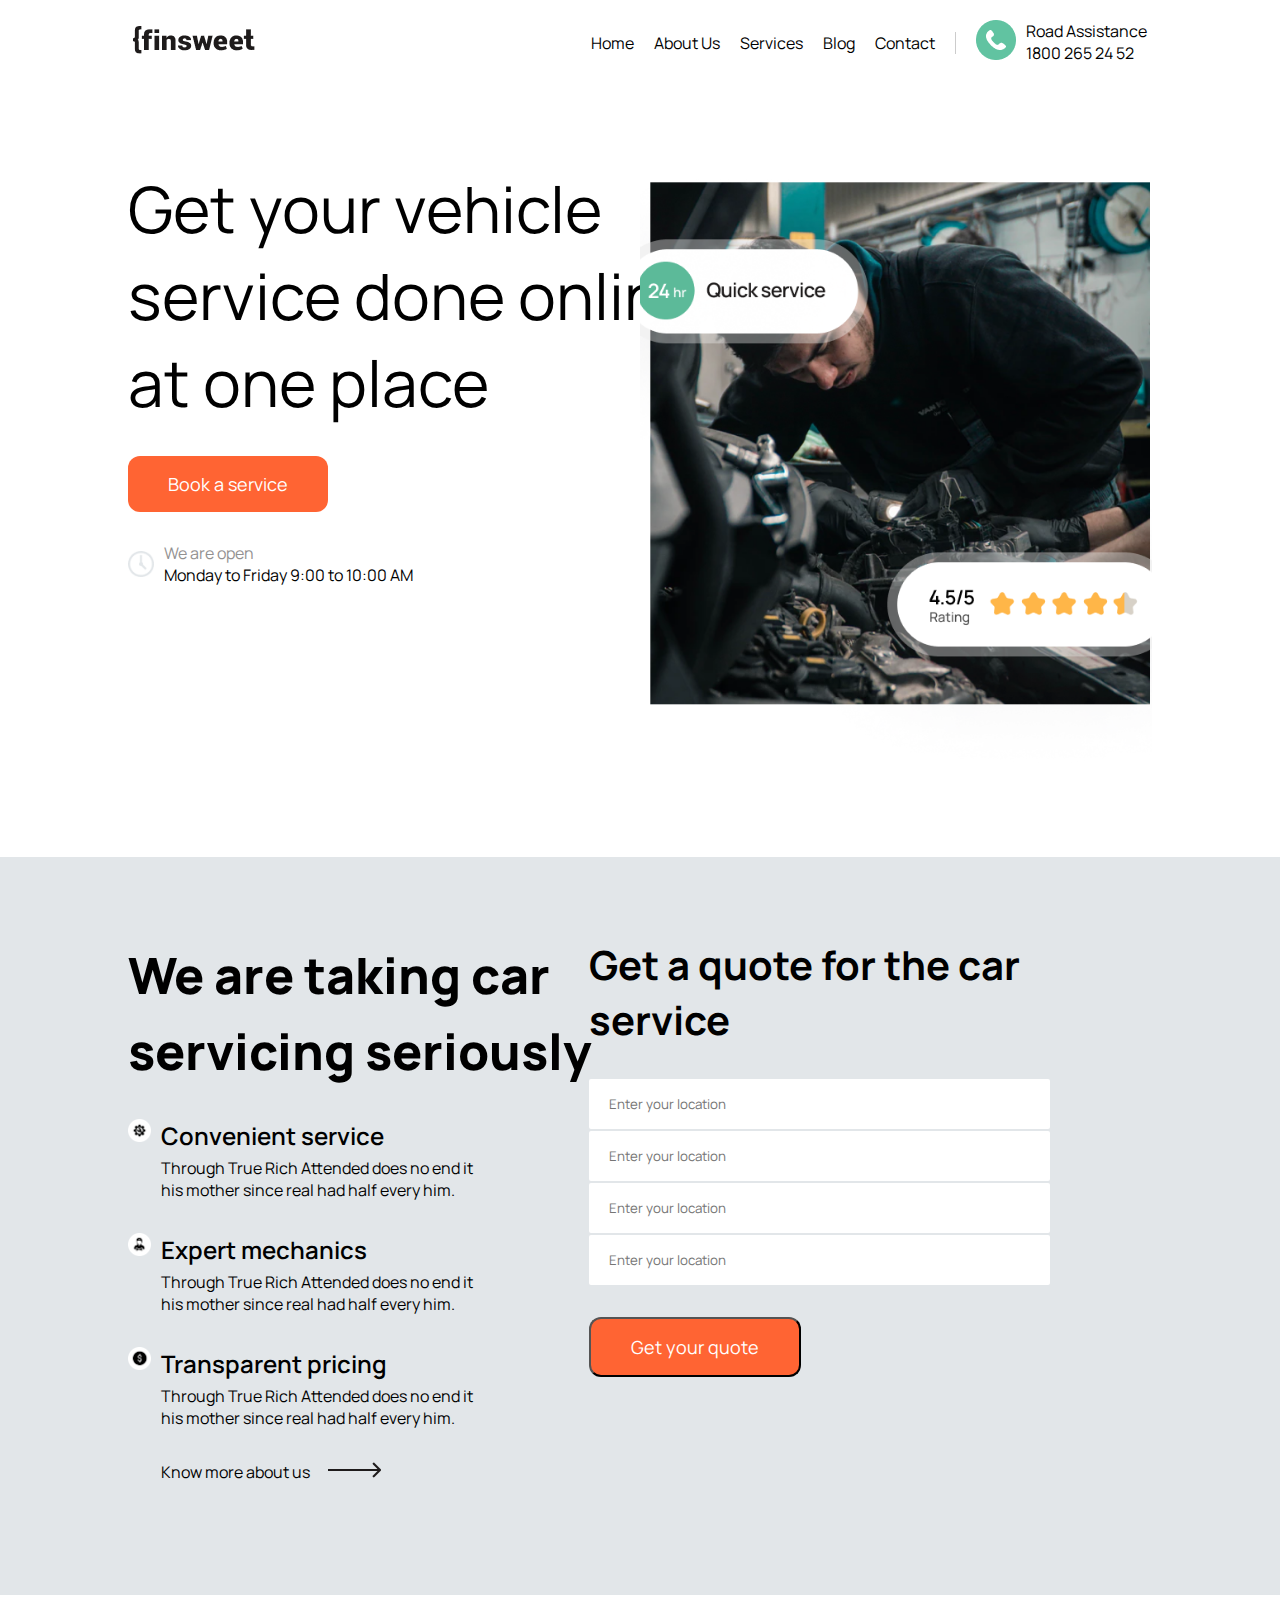
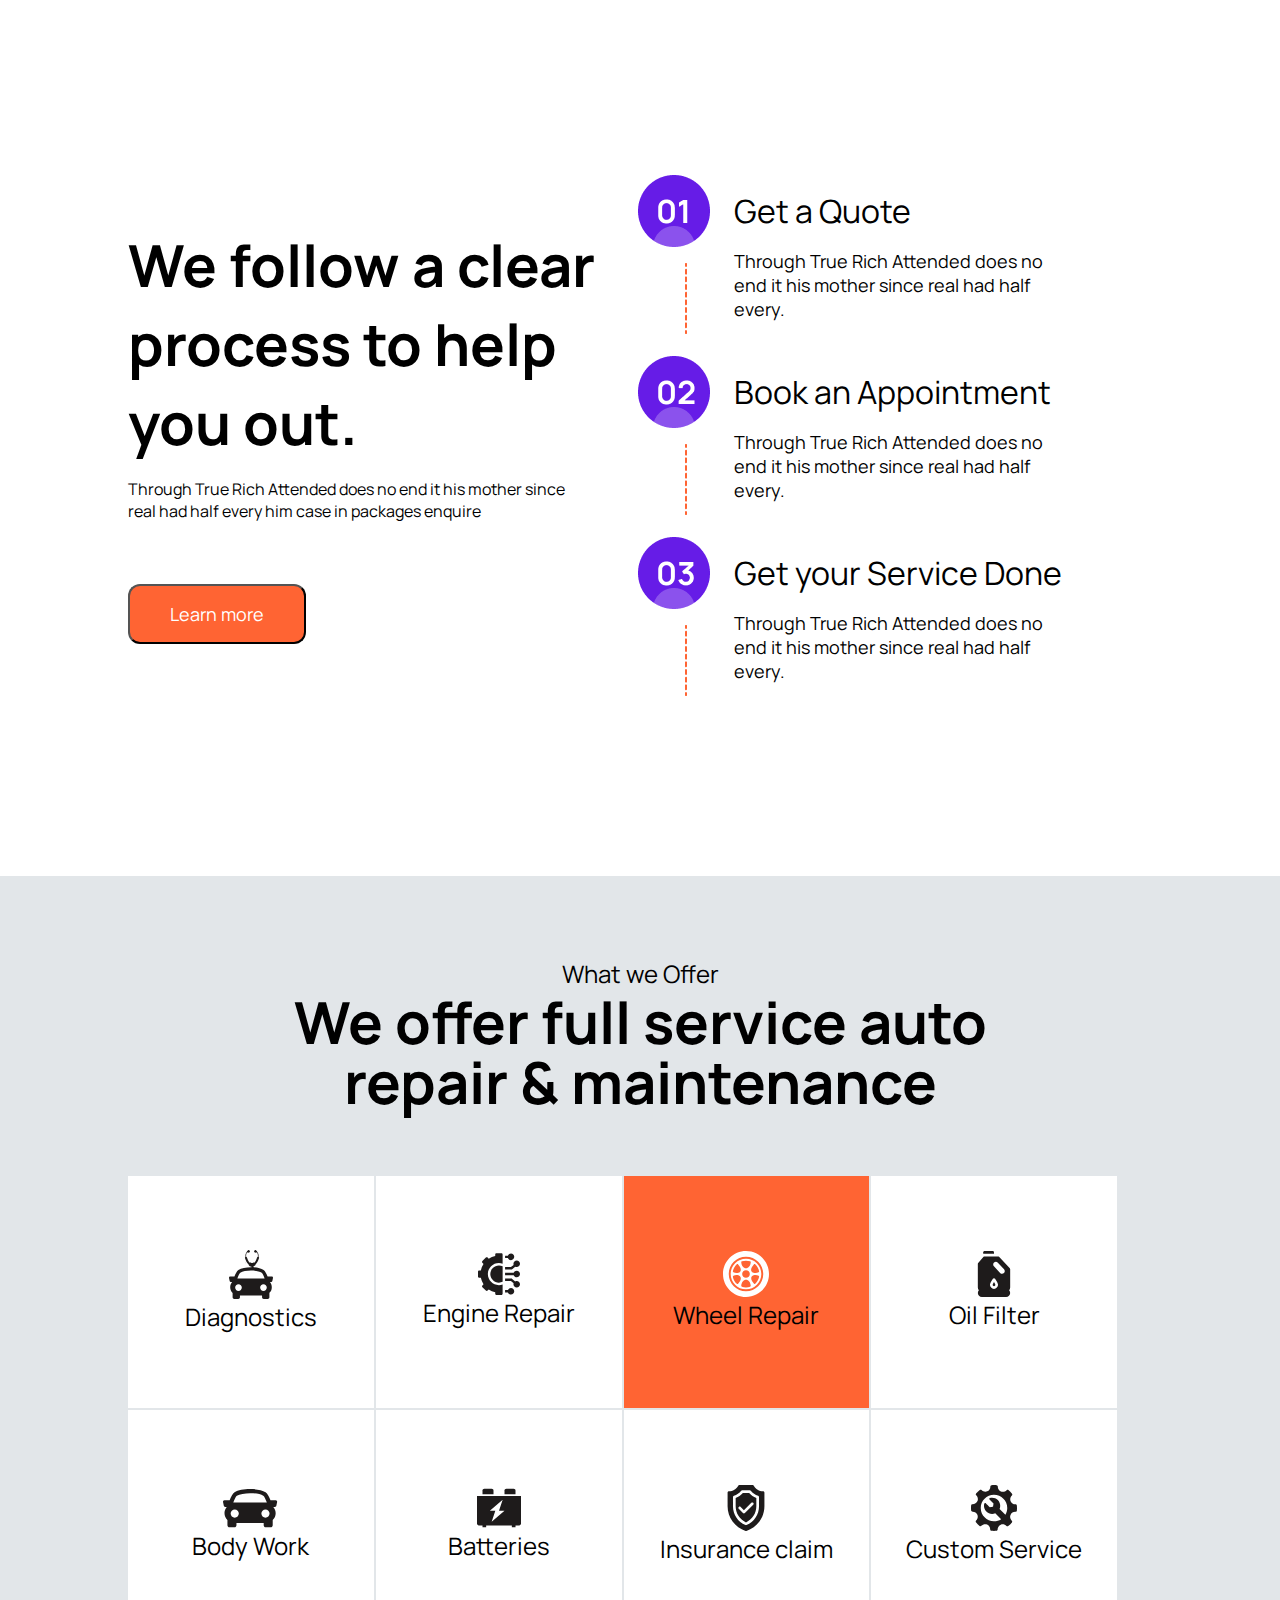
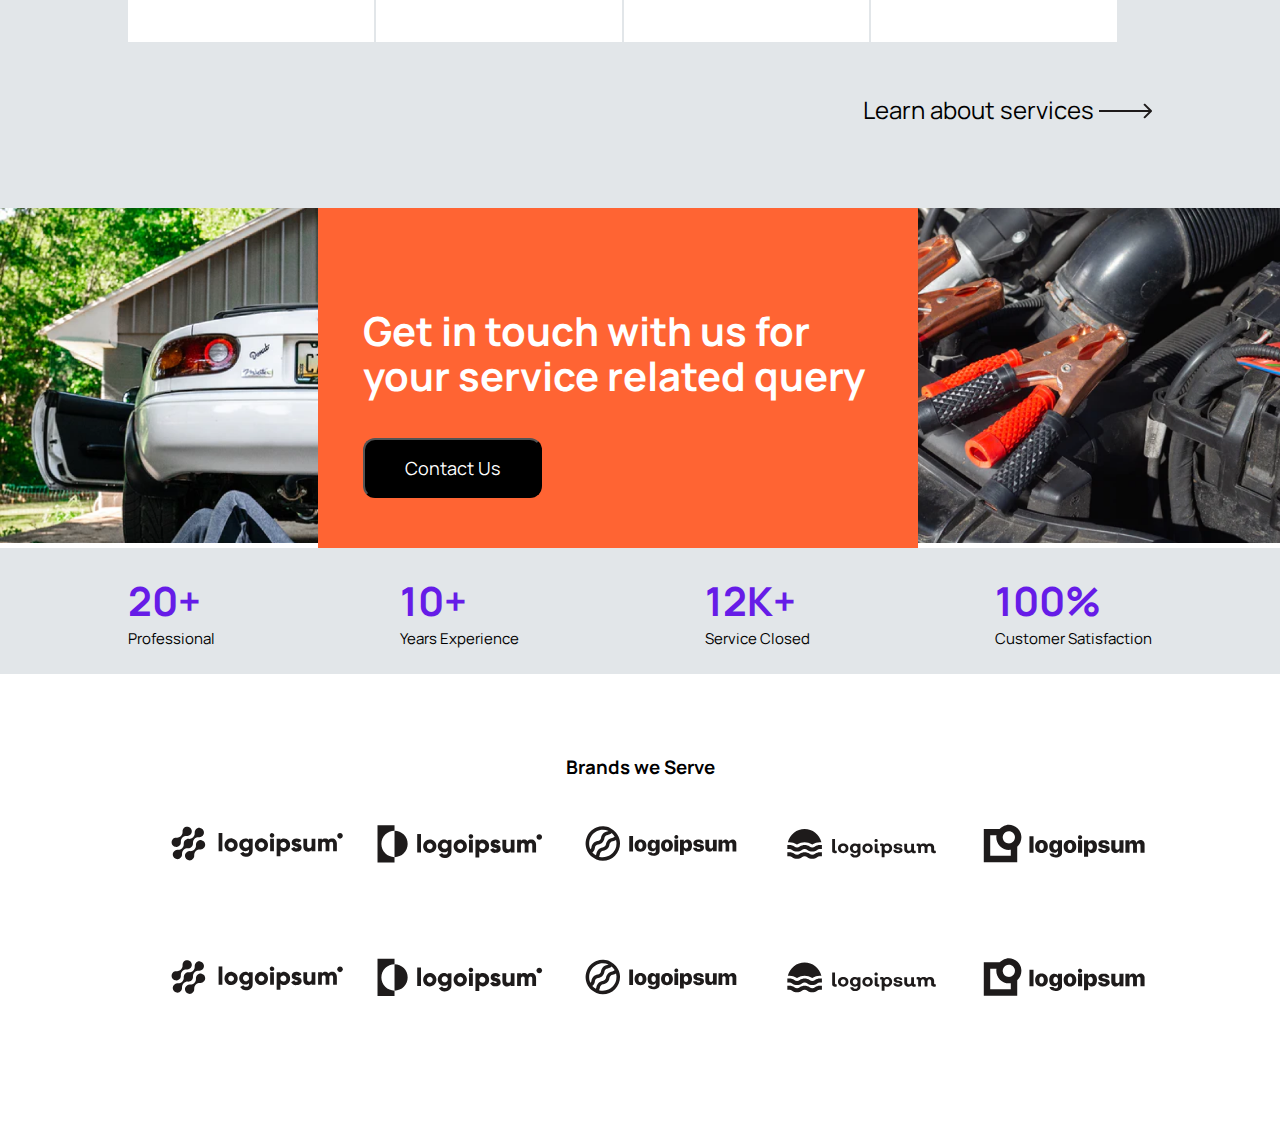
==== index.html @ 19989b8b "main" ====
<!DOCTYPE html>
<html lang="en">
<head>
    <meta charset="UTF-8">
    <meta http-equiv="X-UA-Compatible" content="IE=edge">
    <meta name="viewport" content="width=device-width, initial-scale=1.0">
    <link rel="stylesheet" href="/css/style.css">
    <title>Document</title>
</head>
<body>
    <header>
        <div class="container">
            <div class="main-header">
                <div class="logo">
                    <img src="/img/logo.png" class="logo-img" alt="Company Logo">
                </div>
                <div class="right-section">
                    <div class="navigation">
                        <ul>
                            <li><a href="#">Home</a></li>
                            <li><a href="#">About Us</a></li>
                            <li><a href="#">Services</a></li>
                            <li><a href="#">Blog</a></li>
                            <li><a href="#">Contact</a></li>
                        </ul>
                    </div>
                    <div class="road-assistance">
                        <div class="icon">
                            <img src="/img/call.png" alt="road assistance">
                        </div>
                        <div class="inner-sec">
                            <p>Road Assistance</p>
                            <p>1800 265 24 52</p>
                        </div>
                    </div>
                </div>
            </div>
            
        </div>
        
    </header>

    <!-- hero section -->
    <section id="hero-section">
        <div class="container">
            <div class="flex">
                <div class="text-hero">
                    <p class="vehicle">
                        Get your vehicle service done online at one place
                    </p>
                    <a href="#" class="orange-btn">
                        Book a service
                    </a> 
                    </button>
                    <div class="time-section">
                        <div class="clock-img">
                            <img src="/img/clock.png" alt="clock">
                        </div>
                        <div class="time-text">
                            <p class="light-brown">We are open</p>
                            <p>Monday to Friday 9:00 to 10:00 AM</p>
                        </div>
                    </div>
                </div>
                <div class="img-hero">
                    <!-- <img src="/img/hero-img.png" alt="Mechanic Rating"> -->
                </div>
            </div>
        </div>
    </section>

    <!-- quote section -->
    <section id="quote-section">
        <div class="container">
            <div class="flex">
                <div class="left-quote-section">
                    <h2>
                        We are taking car servicing seriously
                    </h2>
                    <ul>
                        <li>
                            <div class="flex">
                                <div class="image-icon">
                                    <img src="/img/settings-img.png" alt="">
                                </div>
                                <div class="text-side">
                                    <h5>
                                        Convenient service
                                    </h5>
                                    <p>
                                        Through True Rich Attended does no end it his mother since real had half every him.
                                    </p>
                                </div>
                            </div>
                        </li>
                        <li>
                            <div class="flex">
                                <div class="image-icon">
                                    <img src="/img/support-img.png" alt="">
                                </div>
                                <div class="text-side">
                                    <h5>
                                        Expert mechanics
                                    </h5>
                                    <p>
                                        Through True Rich Attended does no end it his mother since real had half every him.
                                    </p>
                                </div>
                            </div>
                        </li>
                        <li>
                            <div class="flex">
                                <div class="image-icon">
                                    <img src="/img/dollar-sign.png" alt="">
                                </div>
                                <div class="text-side">
                                    <h5>
                                        Transparent pricing
                                    </h5>
                                    <p>
                                        Through True Rich Attended does no end it his mother since real had half every him.
                                    </p>
                                </div>
                            </div>
                        </li>
                        <li>
                            <div class="flex">
                                <div class="image-icon">
                                    
                                </div>
                                <div class="text-side">
                                    <a href="#">
                                        Know more about us <span class="arrow"><img src="/img/Arrow.png" alt=""></span>
                                    </a>
                                </div>
                            </div>
                        </li>
                    </ul>
                </div>
                <div class="right-quote-section">
                   <h3>Get a quote for the car service</h3> 
                   <form action="">
                       <div class="input-box">
                           <input type="text" placeholder="Enter your location">
                       </div>
                       <div class="input-box">
                           <input type="text" placeholder="Enter your location">
                       </div>
                       <div class="input-box">
                           <input type="text" placeholder="Enter your location">
                       </div>
                       <div class="input-box">
                           <input type="text" placeholder="Enter your location">
                       </div>
                       <button class="orange-btn">Get your quote</button>
                   </form>
                </div>
            </div>
        </div>
    </section>

    <!-- process-section -->
    <section id="process-section">
        <div class="container">
            <div class="flex">
                <div class="left-process-section">
                    <h2>
                        We follow a clear process to help you out.
                    </h2>
                    <p>
                        Through True Rich Attended does no end it his mother since real had half every him case in packages enquire
                    </p>
                    <button class="orange-btn">Learn more</button>

                </div>
                <div class="right-process-section">
                    <div class="list-process">
                        <div class="one flex one-one">
                            <div class="one-left">
                                <img src="/img/01.png" alt="" class="list-img">
                                <img src="/img/Line.png" alt="" class="list-line">
                            </div>
                            <div class="one-right">
                                <p class="getquote">Get a Quote</p>
                                <p class="getsmall">
                                    Through True Rich Attended does no end it his mother since real had half every.
                                </p>

                            </div>

                        </div>
                        <div class="one flex one-one">
                            <div class="one-left">
                                <img src="/img/02.png" alt="" class="list-img">
                                <img src="/img/Line.png" alt="" class="list-line">
                            </div>
                            <div class="one-right">
                                <p class="getquote">Book an Appointment</p>
                                <p class="getsmall">
                                    Through True Rich Attended does no end it his mother since real had half every.
                                </p>

                            </div>

                        </div>
                        
                        <div class="one flex">
                            <div class="one-left">
                                <img src="/img/03.png" alt="" class="list-img">
                                <img src="/img/Line.png" alt="" class="list-line">
                            </div>
                            <div class="one-right">
                                <p class="getquote">Get your Service Done</p>
                                <p class="getsmall">
                                    Through True Rich Attended does no end it his mother since real had half every.
                                </p>

                            </div>

                        </div>

                    </div>
                </div>
            </div>

        </div>

    </section>

    <!-- auto repair section -->
    <section id="repair-section">
        <div class="container">
            <p>
                What we Offer
            </p>
            <h2>
                We offer full service auto repair & maintenance
            </h2>
            <div class="flex repair-flex">
                <a href="" class="repair-items">
                    <div class="inside-items">
                        <svg width="44" height="49" viewBox="0 0 44 49" fill="none" xmlns="http://www.w3.org/2000/svg">
                            <path d="M0.252823 27.0168C0.468002 26.7485 0.789085 26.5918 1.12594 26.5918H5.40814C6.46489 23.7426 7.8416 20.9509 9.40644 19.8971C14.8198 16.2566 29.1783 16.2566 34.5916 19.8971C36.1575 20.952 37.5286 23.7472 38.591 26.5918H42.8732C43.2134 26.5918 43.5334 26.7485 43.7463 27.0168C43.9604 27.284 44.046 27.6375 43.9761 27.9773L43.3419 31.1191C43.2337 31.6546 42.7718 32.037 42.2389 32.037H40.9704C42.195 33.4812 42.7887 35.2997 42.7966 37.1193C42.8045 39.3674 41.9697 41.399 40.4431 42.8363C40.4262 42.8513 40.4093 42.8616 40.3936 42.8766V47.2726C40.3936 48.225 39.6365 49.0001 38.7037 49.0001H34.7538C33.821 49.0001 33.0639 48.225 33.0639 47.2726V45.5059H10.9364V47.2726C10.9364 48.225 10.1793 49.0001 9.24647 49.0001H5.29661C4.36604 49.0001 3.60671 48.225 3.60671 47.2726V42.963C1.98666 41.4462 1.21269 39.3594 1.20255 37.276C1.19579 35.3941 1.81654 33.5088 3.11326 32.0347H1.76022C1.22508 32.0347 0.763172 31.6523 0.657272 31.1156L0.0218735 27.975C-0.0434723 27.6375 0.0387688 27.2863 0.252823 27.0168ZM32.7361 22.7821C28.4212 19.8787 15.5791 19.8787 11.2665 22.7821C10.4283 23.3441 9.35012 25.6163 8.36209 28.3988H35.6382C34.6524 25.6175 33.5743 23.3464 32.7361 22.7821ZM37.79 37.5524C37.79 35.6751 36.3006 34.1549 34.4654 34.1549C32.6279 34.1549 31.1408 35.6751 31.1408 37.5524C31.1408 39.4296 32.6279 40.951 34.4654 40.951C36.3006 40.951 37.79 39.4296 37.79 37.5524ZM9.49094 40.951C11.3262 40.951 12.8155 39.4296 12.8155 37.5524C12.8155 35.6751 11.3262 34.1549 9.49094 34.1549C7.65345 34.1549 6.16634 35.6751 6.16634 37.5524C6.16634 39.4296 7.65571 40.951 9.49094 40.951Z" fill="#1E1B1B"/>
                            <mask id="mask0_482_1528" style="mask-type:alpha" maskUnits="userSpaceOnUse" x="6" y="0" width="25" height="28">
                            <path d="M26.5548 14.4818C26.5055 15.0402 26.198 15.5656 25.6835 15.8602C25.2563 16.1048 24.8161 16.2847 24.3664 16.4064C24.6198 17.2806 25.0853 18.5457 25.914 19.9007C26.7012 21.1883 26.7105 22.7423 25.9388 24.1645C24.8019 26.2606 22.2915 27.6691 19.691 27.6691C17.9051 27.6691 16.3173 26.8283 15.2205 25.3014C13.653 23.1184 13.3056 19.8968 14.2919 16.6853C15.2062 13.7082 13.9834 12.12 13.1744 11.4373C12.5149 12.0871 11.6203 12.4878 10.6316 12.4878C8.60565 12.4878 6.96218 10.8082 6.96218 8.73616C6.96218 6.66411 8.60565 4.98501 10.6316 4.98501C12.6585 4.98501 14.301 6.66459 14.301 8.73616C14.301 9.0279 14.2655 9.31025 14.204 9.58283C15.7317 10.7252 17.4954 13.2966 16.2611 17.3169C15.4828 19.852 15.7216 22.4327 16.8852 24.0525C17.3785 24.74 18.2664 25.5593 19.6916 25.5593C21.5355 25.5593 23.3624 24.5648 24.134 23.1416C24.4186 22.6166 24.6543 21.8214 24.1635 21.0185C23.0674 19.2249 22.5188 17.5512 22.2587 16.5282C21.6495 16.4344 21.0547 16.2335 20.4825 15.9212C19.9725 15.6428 19.6596 15.1389 19.5907 14.5943C17.1663 12.3538 16.0469 8.31686 15.9825 8.0806C15.8518 7.59595 16.0752 7.0984 16.4917 6.87154C16.1569 3.84091 17.2541 2.31345 17.9162 1.69128C17.8657 1.40011 17.9797 1.08865 18.2299 0.921722L19.4465 0.108913C19.7642 -0.103252 20.1637 0.00382639 20.3379 0.349531L20.9176 1.49477C21.0922 1.84057 20.9383 2.20932 20.5735 2.31933L19.1981 2.7338C18.8494 2.83889 18.4316 2.66855 18.2341 2.35613C17.686 2.94644 16.8967 4.26069 17.1686 6.76778C17.5424 6.84052 17.8628 7.11889 17.9713 7.51913C18.3018 8.7317 19.2563 11.2363 20.6735 12.7382C21.1246 12.56 21.6432 12.5688 22.1032 12.8192C22.4028 12.9828 22.6957 13.0652 22.9964 13.0716H23.0584C23.3753 13.0647 23.6847 12.9734 24.0015 12.7922C24.4502 12.5349 24.9612 12.5123 25.4118 12.6748C26.7973 11.1668 27.7315 8.7152 28.0565 7.51932C28.1653 7.12012 28.4869 6.84109 28.8594 6.76844C29.1318 4.26135 28.3428 2.9471 27.7939 2.3568C27.5963 2.66912 27.179 2.83955 26.8302 2.73437L25.4548 2.3199C25.0906 2.20989 24.9357 1.84056 25.1108 1.49533L25.69 0.350005C25.8646 0.00420578 26.2641 -0.102778 26.5814 0.109387L27.7992 0.922765C28.0492 1.08969 28.1629 1.40106 28.1127 1.69232C28.7737 2.31459 29.8719 3.84138 29.5369 6.87249C29.9537 7.09945 30.1763 7.5969 30.0462 8.08212C29.9829 8.31344 28.8972 12.2217 26.5548 14.4818ZM10.6316 7.27083C9.8409 7.27083 9.1986 7.92648 9.1986 8.73635C9.1986 9.54565 9.8409 10.2018 10.6316 10.2018C11.4233 10.2018 12.0652 9.54565 12.0652 8.73635C12.0652 7.92639 11.4238 7.27083 10.6316 7.27083Z" fill="black"/>
                            </mask>
                            <g mask="url(#mask0_482_1528)">
                            <path d="M51.5149 -2.65552H18.486L15.0996 6.21235L18.486 19.5379H51.5149V-2.65552Z" fill="#1E1B1B"/>
                            </g>
                        </svg>                                                        
                        <p>Diagnostics</p>
                    </div>
                </a>
                <a href="" class="repair-items">
                    <div class="inside-items">
                        <svg width="42" height="42" viewBox="0 0 42 42" fill="none" xmlns="http://www.w3.org/2000/svg">
                            <path d="M32.9766 7.13672C31.6023 7.13672 30.4234 6.2872 29.9356 5.08594H27.0703V2.625H29.9356C30.4234 1.42373 31.6023 0.574219 32.9766 0.574219C34.7858 0.574219 36.2578 2.04619 36.2578 3.85547C36.2578 5.66475 34.7858 7.13672 32.9766 7.13672Z" fill="#1E1B1B"/>
                            <path d="M38.7188 14.1094C38.1794 14.1094 37.6706 13.9778 37.2212 13.7462L34.1745 16.2852C33.9533 16.4694 33.6746 16.5703 33.3867 16.5703H27.0703V14.1094H32.9412L35.6126 11.8832C35.4997 11.5519 35.4375 11.1973 35.4375 10.8281C35.4375 9.01884 36.9095 7.54688 38.7188 7.54688C40.528 7.54688 42 9.01884 42 10.8281C42 12.6374 40.528 14.1094 38.7188 14.1094Z" fill="#1E1B1B"/>
                            <path d="M38.7188 24.3633C37.3445 24.3633 36.1656 23.5138 35.6778 22.3125H27.0703V19.8516H35.6778C36.1656 18.6503 37.3445 17.8008 38.7188 17.8008C40.528 17.8008 42 19.2728 42 21.082C42 22.8913 40.528 24.3633 38.7188 24.3633Z" fill="#1E1B1B"/>
                            <path d="M34.1745 25.879L37.2212 28.4179C37.6706 28.1863 38.1794 28.0547 38.7188 28.0547C40.528 28.0547 42 29.5267 42 31.3359C42 33.1452 40.528 34.6172 38.7188 34.6172C36.9095 34.6172 35.4375 33.1452 35.4375 31.3359C35.4375 30.9668 35.4997 30.6122 35.6126 30.2809L32.9412 28.0547H27.0703V25.5938H33.3867C33.6746 25.5938 33.9533 25.6946 34.1745 25.879Z" fill="#1E1B1B"/>
                            <path d="M32.9766 35.0273C34.7858 35.0273 36.2578 36.4993 36.2578 38.3086C36.2578 40.1179 34.7858 41.5898 32.9766 41.5898C31.6023 41.5898 30.4234 40.7403 29.9356 39.5391H27.0703V37.0781H29.9356C30.4234 35.8769 31.6023 35.0273 32.9766 35.0273Z" fill="#1E1B1B"/>
                            <path d="M12.3047 21.082C12.3047 16.3327 16.1686 12.4688 20.918 12.4688C22.2383 12.4688 23.4899 12.7678 24.6094 13.301V28.8631C23.4899 29.3963 22.2383 29.6953 20.918 29.6953C16.1686 29.6953 12.3047 25.8314 12.3047 21.082Z" fill="#1E1B1B"/>
                            <path d="M23.3789 42H18.457C17.7775 42 17.2266 41.4491 17.2266 40.7695V39.1679C14.9176 38.6975 12.708 37.7821 10.7399 36.4806L9.60701 37.6134C9.12647 38.0939 8.34742 38.0939 7.86688 37.6134L4.38662 34.1331C3.90608 33.6527 3.90608 32.8735 4.38662 32.393L5.51939 31.2601C4.21788 29.292 3.3025 27.0824 2.83213 24.7734H1.23047C0.550922 24.7734 0 24.2225 0 23.543V18.6211C0 17.9415 0.550922 17.3906 1.23047 17.3906H2.83213C3.3025 15.0817 4.21788 12.8721 5.51939 10.9038L4.38654 9.77099C4.15579 9.54023 4.02618 9.22728 4.02618 8.90096C4.02618 8.57464 4.15579 8.26178 4.38654 8.03102L7.86688 4.55068C8.34742 4.07015 9.12647 4.07015 9.60701 4.55068L10.7399 5.68345C12.708 4.38195 14.9176 3.46664 17.2266 2.99619V1.39453C17.2266 0.714984 17.7775 0.164062 18.457 0.164062H23.3789C24.0585 0.164062 24.6094 0.714984 24.6094 1.39453V10.6413C23.4542 10.2316 22.2118 10.0078 20.918 10.0078C14.8116 10.0078 9.84375 14.9757 9.84375 21.082C9.84375 27.1884 14.8116 32.1562 20.918 32.1562C22.2118 32.1562 23.4542 31.9325 24.6094 31.5228V40.7695C24.6094 41.4491 24.0585 42 23.3789 42V42Z" fill="#1E1B1B"/>
                        </svg>                                                        
                        <p>Engine Repair</p>
                    </div>
                </a>
                <a href="#" class="repair-items selected-item">
                    <div class="inside-items">
                        <svg width="46" height="46" viewBox="0 0 46 46" fill="none" xmlns="http://www.w3.org/2000/svg">
                            <path d="M22.9999 7.66675C14.5452 7.66675 7.6665 14.5455 7.6665 23.0001C7.6665 31.4548 14.5452 38.3335 22.9999 38.3335C31.4545 38.3335 38.3332 31.4548 38.3332 23.0001C38.3332 14.5455 31.4545 7.66675 22.9999 7.66675ZM30.8444 13.3943C31.0166 13.2025 31.2599 13.0892 31.5182 13.0789C31.7409 13.0537 32.0274 13.1622 32.2145 13.34C34.2023 15.2221 35.5537 17.6179 36.1189 20.2683C36.2088 20.6913 36.0047 21.1218 35.621 21.3202C34.6832 21.805 33.5696 22.0399 32.5027 22.0399C31.112 22.0399 29.7943 21.6411 29.0306 20.8775C27.406 19.2538 28.0835 16.4565 30.8444 13.3943ZM15.1554 32.7556C14.9832 32.9474 14.7399 33.0616 14.4816 33.072C14.4704 33.0729 14.4573 33.0729 14.4441 33.0729C14.199 33.0729 13.9631 32.9792 13.7853 32.8108C11.7975 30.9287 10.4461 28.5329 9.88088 25.8816C9.79104 25.4586 9.99507 25.0281 10.3788 24.8297C12.5388 23.7151 15.6197 23.9228 16.9692 25.2723C18.592 26.8962 17.9144 29.6935 15.1554 32.7556ZM16.9691 20.8776C16.2054 21.6412 14.8877 22.04 13.497 22.04C12.4301 22.04 11.3183 21.805 10.3787 21.3203C9.99498 21.1219 9.79095 20.6914 9.88079 20.2684C10.4461 17.618 11.7974 15.2222 13.7852 13.3401C13.9724 13.1623 14.2476 13.0519 14.4815 13.079C14.7398 13.0894 14.9831 13.2026 15.1553 13.3944C17.9162 16.4565 18.5938 19.2538 16.9691 20.8776ZM27.084 35.7795C25.7569 36.2025 24.383 36.4168 22.9999 36.4168C21.6167 36.4168 20.2427 36.2026 18.9158 35.7795C18.4946 35.6447 18.2195 35.2404 18.2494 34.7997C18.489 31.3509 20.531 28.7501 22.9999 28.7501C25.4687 28.7501 27.5107 31.3509 27.7504 34.7996C27.7803 35.2404 27.5052 35.6447 27.084 35.7795ZM19.1665 23.0001C19.1665 20.886 20.8867 19.1667 22.9999 19.1667C25.1131 19.1667 26.8332 20.8859 26.8332 23.0001C26.8332 25.1143 25.1131 26.8335 22.9999 26.8335C20.8867 26.8335 19.1665 25.1142 19.1665 23.0001ZM27.7504 11.2764C27.5107 14.7242 25.4687 17.325 22.9999 17.325C20.531 17.325 18.489 14.7242 18.2494 11.2764C18.2195 10.8356 18.4927 10.4313 18.9139 10.2975C21.568 9.44952 24.4318 9.44952 27.0859 10.2975C27.5071 10.4313 27.7803 10.8356 27.7504 11.2764ZM36.1189 25.7291C35.5536 28.3804 34.2023 30.7763 32.2145 32.6583C32.0367 32.8268 31.8009 32.9204 31.5557 32.9204C31.5426 32.9204 31.5295 32.9204 31.5182 32.9195C31.2599 32.9092 31.0166 32.796 30.8444 32.6041C28.0836 29.542 27.406 26.7437 29.0306 25.12C30.3802 23.7695 33.4592 23.5645 35.621 24.6773C36.0047 24.8756 36.2088 25.3061 36.1189 25.7291Z" fill="white"/>
                            <path d="M23 0C10.317 0 0 10.318 0 23C0 35.682 10.317 46 23 46C35.683 46 46 35.682 46 23C46 10.318 35.683 0 23 0ZM23 40.25C13.4878 40.25 5.75 32.5113 5.75 23C5.75 13.4887 13.4878 5.75 23 5.75C32.5122 5.75 40.25 13.4887 40.25 23C40.25 32.5113 32.5122 40.25 23 40.25Z" fill="white"/>
                        </svg>                                                        
                        <p>Wheel Repair</p>
                    </div>
                </a>
                <a href="" class="repair-items">
                    <div class="inside-items">
                        <svg width="34" height="46" viewBox="0 0 34 46" fill="none" xmlns="http://www.w3.org/2000/svg">
                            <path d="M33.1719 18.1934C33.1719 17.8501 33.0409 17.5197 32.8056 17.2697L22.0243 5.8146C21.7696 5.54408 21.4146 5.39062 21.043 5.39062H7.56641C7.18152 5.39062 6.81495 5.55522 6.55917 5.8429L1.16854 11.9074C0.949324 12.1541 0.828125 12.4726 0.828125 12.8027V36.5664C0.828125 37.6009 1.21868 38.5459 1.86007 39.2617C1.21868 39.9775 0.828125 40.9226 0.828125 41.957C0.828125 44.1863 2.6418 46 4.87109 46H29.1289C31.3582 46 33.1719 44.1863 33.1719 41.957C33.1719 40.9226 32.7813 39.9775 32.1399 39.2617C32.7814 38.5459 33.1719 37.6009 33.1719 36.5664V18.1934ZM17 37.9137C14.7707 37.9137 12.957 36.1 12.957 33.8707C12.957 33.3157 13.1156 32.3044 14.4866 29.941C15.1791 28.7471 15.8624 27.7558 15.8911 27.7142C16.1428 27.35 16.5573 27.1325 17 27.1325C17.4428 27.1325 17.8572 27.3499 18.1089 27.7142C18.1376 27.7558 18.8209 28.7471 19.5134 29.941C20.8844 32.3045 21.043 33.3157 21.043 33.8707C21.043 36.1 19.2293 37.9137 17 37.9137ZM26.9347 22.0143C26.4135 22.5052 25.7502 22.7474 25.0869 22.7474C24.3697 22.7474 23.655 22.4631 23.1246 21.8998L16.9351 15.3234C15.9139 14.239 15.9665 12.5333 17.0496 11.5134C18.1354 10.4934 19.8423 10.5448 20.8596 11.6278L27.0491 18.2042C28.0704 19.2887 28.0177 20.9943 26.9347 22.0143Z" fill="#1E1B1B"/>
                            <path d="M15.6523 33.8724C15.6523 34.614 16.2569 35.2186 17 35.2186C17.7427 35.2186 18.347 34.6145 18.3477 33.872C18.3362 33.4585 17.776 32.2846 17.0003 30.978C16.2239 32.286 15.6633 33.4604 15.6523 33.8724Z" fill="#1E1B1B"/>
                            <path d="M15.6523 0H7.56641C6.82214 0 6.21875 0.603391 6.21875 1.34766V2.69531H17V1.34766C17 0.603391 16.3966 0 15.6523 0Z" fill="#1E1B1B"/>
                        </svg>                                                        
                        <p>Oil Filter</p>
                    </div>
                </a>
                <a href="" class="repair-items">
                    <div class="inside-items">
                        <svg width="55" height="39" viewBox="0 0 55 39" fill="none" xmlns="http://www.w3.org/2000/svg">
                            <path d="M53.8345 11.8573C53.5697 11.5343 53.1746 11.3457 52.7601 11.3457H47.4905C46.19 7.91585 44.4959 4.55528 42.5702 3.28675C35.9087 -1.09558 18.2394 -1.09558 11.5778 3.28675C9.65078 4.55666 7.96357 7.92139 6.65622 11.3457H1.38661C0.967927 11.3457 0.574197 11.5343 0.312172 11.8573C0.0487611 12.1789 -0.0566033 12.6046 0.0293518 13.0135L0.80988 16.7956C0.942972 17.4402 1.51139 17.9005 2.16714 17.9005H3.7282C2.22121 19.639 1.49059 21.8281 1.48089 24.0186C1.47118 26.7248 2.49848 29.1703 4.37702 30.9005C4.39782 30.9186 4.41861 30.931 4.43802 30.9491V36.2408C4.43802 37.3874 5.36966 38.3204 6.51758 38.3204H11.3782C12.5261 38.3204 13.4578 37.3874 13.4578 36.2408V34.1141H40.6875V36.2408C40.6875 37.3874 41.6192 38.3204 42.7671 38.3204H47.6277C48.7729 38.3204 49.7073 37.3874 49.7073 36.2408V31.053C51.7009 29.2272 52.6533 26.7151 52.6658 24.2071C52.6741 21.9418 51.9102 19.6723 50.3145 17.8977H51.9795C52.6381 17.8977 53.2065 17.4375 53.3368 16.7914L54.1187 13.0108C54.1991 12.6046 54.0979 12.1817 53.8345 11.8573ZM13.8612 6.75961C19.171 3.26456 34.9743 3.26456 40.2813 6.75961C41.3128 7.43616 42.6395 10.1715 43.8554 13.521H10.2899C11.503 10.1729 12.8297 7.43893 13.8612 6.75961ZM7.64193 24.5399C7.64193 22.2801 9.47472 20.4501 11.7331 20.4501C13.9943 20.4501 15.8243 22.2801 15.8243 24.5399C15.8243 26.7996 13.9943 28.631 11.7331 28.631C9.47472 28.631 7.64193 26.7996 7.64193 24.5399ZM42.4663 28.631C40.2078 28.631 38.3751 26.7996 38.3751 24.5399C38.3751 22.2801 40.2078 20.4501 42.4663 20.4501C44.7274 20.4501 46.5574 22.2801 46.5574 24.5399C46.5574 26.7996 44.7247 28.631 42.4663 28.631Z" fill="#1E1B1B"/>
                        </svg>                                                        
                        <p>Body Work</p>
                    </div>
                </a>
                <a href="" class="repair-items">
                    <div class="inside-items">
                        <svg width="44" height="40" viewBox="0 0 44 40" fill="none" xmlns="http://www.w3.org/2000/svg">
                            <path d="M38.5 2.58322C38.5 1.57077 37.6792 0.75 36.6668 0.75H29.3332C28.3208 0.75 27.5 1.57077 27.5 2.58322V6.25H38.5V2.58322Z" fill="#1E1B1B"/>
                            <path d="M16.5 2.58322C16.5 1.57077 15.6792 0.75 14.6668 0.75H7.33322C6.32077 0.75 5.5 1.57077 5.5 2.58322V6.25H16.5V2.58322Z" fill="#1E1B1B"/>
                            <path d="M0 8.08325V35.5833C0 36.5957 0.82077 37.4168 1.83322 37.4168H5.5V39.25H9.16678V37.4168H34.8332V39.25H38.5V37.4168H42.1668C43.1792 37.4168 44 36.5957 44 35.5833V8.08325H0ZM14.6668 33.75L18.3332 22.75H12.8332L25.6668 11.75L22 22.75H27.5L14.6668 33.75Z" fill="#1E1B1B"/>
                        </svg>                                                       
                        <p>Batteries</p>
                    </div>
                </a>
                <a href="" class="repair-items">
                    <div class="inside-items">
                        <svg width="38" height="46" viewBox="0 0 38 46" fill="none" xmlns="http://www.w3.org/2000/svg">
                            <path d="M22.1472 8.08594H15.8528C13.8933 10.3195 11.4334 12.04 8.66797 13.1154V21.3604C8.66797 28.3331 12.7046 34.5863 19 37.4487C25.2954 34.5863 29.332 28.3331 29.332 21.3604V13.1163C26.5657 12.0409 24.1067 10.3204 22.1472 8.08594ZM26.2423 19.6785L17.8563 28.0637C17.593 28.3269 17.248 28.4589 16.9039 28.4589C16.5589 28.4589 16.2139 28.3268 15.9507 28.0637L11.7577 23.8716C11.2321 23.3451 11.2321 22.4916 11.7577 21.9651C12.2842 21.4395 13.1377 21.4395 13.6642 21.9651L16.9039 25.2049L24.3367 17.773C24.8623 17.2465 25.7158 17.2465 26.2423 17.773C26.7679 18.2994 26.7679 19.152 26.2423 19.6785ZM36.0622 6.28906C32.1774 6.28906 28.6393 4.15438 26.8263 0.71875C26.5935 0.276719 26.1345 0 25.6349 0H12.3649C11.8654 0 11.4063 0.276719 11.1727 0.71875C9.36066 4.15438 5.82262 6.28906 1.92969 6.28906C1.18578 6.28906 0.582031 6.89281 0.582031 7.63672V21.3604C0.582031 26.8777 2.30613 32.1461 5.56746 36.5961C8.82879 41.046 13.3327 44.2758 18.5939 45.9371C18.726 45.9793 18.8634 46 19 46C19.1366 46 19.274 45.9793 19.4061 45.9371C24.6674 44.2759 29.1712 41.0461 32.4325 36.5961C35.6939 32.146 37.418 26.8777 37.418 21.3604V7.63672C37.418 6.89281 36.8061 6.28906 36.0622 6.28906ZM32.0273 21.2993C32.0273 29.5523 27.1174 36.933 19.5184 40.1018C19.3522 40.171 19.1761 40.2051 19 40.2051C18.8239 40.2051 18.6469 40.1709 18.4816 40.1018C10.8826 36.933 5.97266 29.5522 5.97266 21.2993V12.1064C5.97266 11.5243 6.34641 11.0077 6.89984 10.8262C9.75957 9.88551 12.2788 8.15602 14.1844 5.82457C14.4404 5.51102 14.8241 5.32953 15.2284 5.32953H22.7716C23.1849 5.32953 23.6719 5.64937 23.8155 5.82457C25.7211 8.15602 28.2403 9.88551 31.1001 10.8262C31.4946 10.9555 31.7964 11.2547 31.9383 11.6276C31.9402 11.6312 31.941 11.6357 31.9428 11.6393C31.977 11.7318 32.0012 11.8288 32.0148 11.9286C32.0157 11.9384 32.0174 11.9492 32.0184 11.9591C32.0238 12.0076 32.0273 12.0561 32.0273 12.1064V21.2993Z" fill="#1E1B1B"/>
                        </svg>                                                        
                        <p>Insurance claim</p>
                    </div>
                </a>
                <a href="" class="repair-items">
                    <div class="inside-items">
                        <svg width="46" height="46" viewBox="0 0 46 46" fill="none" xmlns="http://www.w3.org/2000/svg">
                            <path d="M45.8549 20.4463C45.7822 19.7998 45.0281 19.3134 44.376 19.3134C42.2685 19.3134 40.3981 18.0764 39.6137 16.1619C38.813 14.2014 39.3296 11.9154 40.8998 10.475C41.3944 10.0228 41.4547 9.26565 41.0401 8.74006C39.9611 7.37021 38.7352 6.13264 37.3964 5.06019C36.8726 4.64004 36.1029 4.69853 35.6484 5.20163C34.2775 6.71989 31.8149 7.28407 29.9119 6.49013C27.9323 5.65719 26.6828 3.65055 26.8056 1.4967C26.846 0.819725 26.351 0.231479 25.6764 0.1529C23.9582 -0.0460337 22.2249 -0.0518028 20.5018 0.139372C19.8357 0.212978 19.3412 0.787299 19.3633 1.45572C19.4379 3.58848 18.1743 5.55971 16.2138 6.36281C14.3336 7.13089 11.8882 6.57089 10.5201 5.06596C10.0679 4.57022 9.31176 4.50935 8.78439 4.92054C7.40618 6.00214 6.1527 7.2405 5.06374 8.59922C4.63941 9.12739 4.70208 9.89288 5.2008 10.3467C6.80202 11.7967 7.31825 14.1023 6.48691 16.0857C5.69316 17.9765 3.72989 19.1946 1.48254 19.1946C0.753246 19.1711 0.234228 19.6611 0.15366 20.3244C-0.0484564 22.0517 -0.0506446 23.8127 0.143912 25.5541C0.216523 26.2034 0.992961 26.6857 1.65223 26.6857C3.65549 26.6347 5.57758 27.8741 6.38505 29.837C7.18855 31.7975 6.67132 34.0824 5.09855 35.5249C4.60659 35.977 4.54373 36.7324 4.9591 37.2574C6.02717 38.6187 7.2542 39.857 8.597 40.9386C9.12417 41.3632 9.89086 41.3037 10.3478 40.8C11.724 39.2781 14.1862 38.715 16.0815 39.5105C18.0668 40.3413 19.3157 42.3477 19.1938 44.5021C19.1538 45.1791 19.6499 45.7692 20.3221 45.8459C21.2014 45.9488 22.0853 45.9997 22.9719 45.9997C23.8134 45.9997 24.6551 45.9538 25.4968 45.8601C26.1636 45.7865 26.6574 45.2115 26.6349 44.5429C26.5579 42.4112 27.8243 40.4397 29.7824 39.6382C31.6751 38.8652 34.1096 39.4309 35.4785 40.9337C35.9331 41.4284 36.6846 41.4885 37.2142 41.0789C38.59 40.0001 39.8411 38.7623 40.9348 37.4C41.3596 36.8728 41.2993 36.1064 40.7978 35.6518C39.197 34.2028 38.6779 31.8961 39.5093 29.9147C40.2907 28.0493 42.181 26.7969 44.2141 26.7969L44.4985 26.8044C45.1586 26.8579 45.7651 26.3497 45.8449 25.6763C46.048 23.9473 46.0502 22.1884 45.8549 20.4463ZM22.9996 36.2595C15.6762 36.2595 9.73987 30.3232 9.73987 23C9.73987 15.6769 15.6764 9.7405 22.9996 9.7405C30.3227 9.7405 36.2593 15.6769 36.2593 23C36.2593 25.4857 35.574 27.8106 34.3838 29.7988L28.5777 23.9925C28.998 23.0014 29.22 21.927 29.2198 20.8181C29.2198 18.6468 28.3742 16.6055 26.8386 15.0703C25.3034 13.5352 23.2622 12.6897 21.0912 12.6897C20.3667 12.6897 19.6456 12.786 18.9479 12.976C18.6423 13.0593 18.3925 13.3112 18.3111 13.6173C18.228 13.9304 18.3217 14.2513 18.5664 14.4962C18.5664 14.4962 21.4328 17.3847 22.3918 18.3436C22.4923 18.444 22.4921 18.6838 22.478 18.7701L22.469 18.8332C22.3723 19.8875 22.1859 21.1531 22.0322 21.6395C22.0115 21.66 21.992 21.6773 21.9709 21.6984C21.9488 21.7205 21.9285 21.7418 21.9072 21.7636C21.4145 21.9218 20.1294 22.1104 19.0583 22.2063L19.0585 22.2005L19.0104 22.2126C19.0018 22.2136 18.9859 22.2148 18.9648 22.2148C18.849 22.2148 18.6787 22.1824 18.524 22.0278C17.5257 21.0296 14.7717 18.2952 14.7717 18.2952C14.5246 18.049 14.2712 17.9972 14.1023 17.9972C13.7086 17.9972 13.3561 18.2817 13.2451 18.6897C12.4869 21.4953 13.2906 24.5131 15.343 26.5657C16.8786 28.1011 18.9201 28.9465 21.0914 28.9465C22.2003 28.9465 23.2747 28.7247 24.2656 28.3044L30.1347 34.1735C28.0742 35.492 25.6273 36.2595 22.9996 36.2595Z" fill="#1E1B1B"/>
                        </svg>                                                        
                        <p>Custom Service</p>
                    </div>
                </a>

            </div>
            <a href="#">
                <p class="learn">
                    Learn about services
                    <span>
                        <svg width="53" height="16" viewBox="0 0 53 16" fill="none" xmlns="http://www.w3.org/2000/svg">
                            <path d="M52.7071 8.70711C53.0976 8.31658 53.0976 7.68342 52.7071 7.29289L46.3431 0.928932C45.9526 0.538408 45.3195 0.538408 44.9289 0.928932C44.5384 1.31946 44.5384 1.95262 44.9289 2.34315L50.5858 8L44.9289 13.6569C44.5384 14.0474 44.5384 14.6805 44.9289 15.0711C45.3195 15.4616 45.9526 15.4616 46.3431 15.0711L52.7071 8.70711ZM0 9H52V7H0V9Z" fill="#1E1B1B"/>
                            </svg>                        
                    </span>
                </p>
            </a>
            
        </div>
    </section>

    <!-- query section -->
    <section id="query-section">
        <div class="query-con">
            <div class="query-flex flex">
                <div class="car">
                    <img src="/img/car.png" alt="">

                </div>
                <div class="battery">
                    <img src="/img/ba3-clips.png" alt="">
                </div>
            </div>
            <div class="inside-query">
                <h3>
                    Get in touch with us for your service related query
                </h3>
                <button class="black-btn">Contact Us</button>
            </div>
        </div>

        </div>
    </section>

    <!-- exp section -->
    <section id="exp-section">
        <div class="flex container exp-flex">
            <div class="exp-items">
                <h2>
                    20+
                </h2>
                <p>
                    Professional 
                </p>
            </div>
            <div class="exp-items">
                <h2>
                    10+
                </h2>
                <p>
                    Years Experience
                </p>
            </div>
            <div class="exp-items">
                <h2>
                    12K+
                </h2>
                <p>
                    Service Closed
                </p>
            </div>
            <div class="exp-items">
                <h2>
                    100%
                </h2>
                <p>
                    Customer Satisfaction
                </p>
            </div>
        </div>
    </section>

    <!-- brands section -->
    <section id="brands-section">
        <div class="container">
            <h3>
                Brands we Serve
            </h3>
            <div class="flex brands-flex">
                <div class="brands-items">
                    <svg width="225" height="127" viewBox="0 0 225 127" fill="none" xmlns="http://www.w3.org/2000/svg">
                        <path d="M52.2793 61.4797C51.801 61.9627 51.4347 62.5456 51.2065 63.1869C50.9783 63.8282 50.8938 64.5121 50.9591 65.19L50.9364 65.1672C51.0035 65.965 50.8963 66.7679 50.6223 67.5199C50.3482 68.2719 49.914 68.9548 49.3499 69.521C48.7857 70.0872 48.1052 70.523 47.3559 70.798C46.6066 71.073 45.8066 71.1805 45.0116 71.1132L45.0343 71.136C44.0833 71.0472 43.1282 71.2548 42.2991 71.7307C41.4701 72.2066 40.8075 72.9276 40.4016 73.7952C39.9958 74.6629 39.8665 75.6351 40.0314 76.5792C40.1962 77.5233 40.6472 78.3934 41.3229 79.0709C41.9985 79.7483 42.8659 80.2002 43.8068 80.3648C44.7477 80.5294 45.7163 80.3987 46.5805 79.9907C47.4447 79.5826 48.1625 78.9169 48.6359 78.0845C49.1094 77.252 49.3154 76.2933 49.2261 75.339L49.2501 75.3618C49.183 74.5639 49.2901 73.761 49.5642 73.009C49.8382 72.257 50.2724 71.5741 50.8366 71.008C51.4007 70.4418 52.0812 70.006 52.8305 69.731C53.5798 69.456 54.3798 69.3484 55.1748 69.4158L55.1509 69.393C55.9277 69.4631 56.7096 69.3353 57.4241 69.0213C58.1386 68.7074 58.7625 68.2176 59.2382 67.5973C59.7138 66.9769 60.0257 66.2461 60.145 65.4725C60.2642 64.699 60.187 63.9077 59.9204 63.1721C59.6538 62.4365 59.2065 61.7803 58.62 61.2644C58.0334 60.7485 57.3266 60.3895 56.5649 60.2207C55.8033 60.0519 55.0116 60.0788 54.2631 60.2989C53.5146 60.519 52.8336 60.9251 52.2831 61.4797H52.2793Z" fill="#1E1B1B"/>
                        <path d="M42.9678 68.1486L42.9439 68.1258C43.6196 68.1941 44.3019 68.1109 44.9417 67.8822C45.5814 67.6534 46.1624 67.2848 46.6428 66.8031C47.1232 66.3213 47.4909 65.7384 47.7193 65.0966C47.9478 64.4548 48.0312 63.77 47.9636 63.0918L47.9876 63.1146C47.9205 62.3168 48.0277 61.5138 48.3017 60.7619C48.5757 60.0099 49.01 59.327 49.5741 58.7608C50.1383 58.1946 50.8188 57.7588 51.568 57.4838C52.3173 57.2088 53.1174 57.1013 53.9124 57.1686L53.8884 57.1458C54.8395 57.2354 55.7949 57.0285 56.6245 56.5531C57.454 56.0777 58.1172 55.3572 58.5236 54.4896C58.9301 53.6221 59.06 52.6498 58.8956 51.7055C58.7312 50.7611 58.2806 49.8906 57.6052 49.2127C56.9297 48.5349 56.0623 48.0826 55.1214 47.9176C54.1804 47.7527 53.2116 47.883 52.3471 48.291C51.4827 48.6989 50.7647 49.3645 50.291 50.197C49.8174 51.0295 49.6111 51.9883 49.7004 52.9428L49.6777 52.9187C49.7451 53.7166 49.638 54.5197 49.3641 55.2717C49.0901 56.0238 48.6559 56.7068 48.0917 57.2731C47.5275 57.8393 46.8469 58.2751 46.0975 58.55C45.3481 58.8249 44.548 58.9323 43.7529 58.8648L43.7757 58.8888C43.1 58.8205 42.4176 58.9037 41.7779 59.1325C41.1381 59.3613 40.5571 59.7298 40.0767 60.2116C39.5963 60.6933 39.2286 61.2762 39.0002 61.918C38.7717 62.5599 38.6883 63.2446 38.7559 63.9228L38.7332 63.9C38.8 64.6978 38.6927 65.5006 38.4186 66.2525C38.1445 67.0044 37.7103 67.6872 37.1462 68.2534C36.5821 68.8195 35.9017 69.2553 35.1525 69.5304C34.4033 69.8054 33.6033 69.9132 32.8084 69.846L32.8311 69.8688C31.88 69.7792 30.9246 69.9862 30.0951 70.4615C29.2655 70.9369 28.6023 71.6575 28.1959 72.525C27.7894 73.3926 27.6595 74.3648 27.8239 75.3092C27.9883 76.2535 28.4389 77.124 29.1144 77.8019C29.7898 78.4798 30.6572 78.932 31.5982 79.097C32.5392 79.262 33.5079 79.1316 34.3724 78.7237C35.2368 78.3158 35.9548 77.6502 36.4285 76.8177C36.9022 75.9852 37.1084 75.0263 37.0191 74.0719L37.0431 74.0947C36.976 73.2968 37.0831 72.4939 37.3572 71.7419C37.6312 70.9899 38.0654 70.307 38.6296 69.7408C39.1937 69.1746 39.8742 68.7389 40.6235 68.4639C41.3728 68.1889 42.1728 68.0813 42.9678 68.1486Z" fill="#1E1B1B"/>
                        <path d="M34.5087 65.6063C34.9871 65.1234 35.3534 64.5405 35.5814 63.8991C35.8094 63.2578 35.8935 62.5738 35.8277 61.896L35.8517 61.9188C35.7846 61.1208 35.8918 60.3176 36.166 59.5654C36.4401 58.8132 36.8746 58.1302 37.439 57.564C38.0035 56.9977 38.6843 56.562 39.4339 56.2872C40.1835 56.0124 40.9838 55.9051 41.779 55.9728L41.7551 55.95C42.7058 56.0394 43.6608 55.8323 44.49 55.357C45.3191 54.8817 45.982 54.1612 46.3882 53.294C46.7944 52.4267 46.9242 51.4548 46.7598 50.5108C46.5954 49.5668 46.1449 48.6966 45.4697 48.019C44.7945 47.3414 43.9275 46.8893 42.9868 46.7243C42.0462 46.5594 41.0778 46.6896 40.2136 47.0973C39.3494 47.5049 38.6316 48.1702 38.158 49.0023C37.6843 49.8344 37.478 50.7929 37.5671 51.747L37.5443 51.7242C37.6114 52.522 37.5043 53.325 37.2302 54.077C36.9562 54.829 36.522 55.5119 35.9578 56.078C35.3937 56.6442 34.7132 57.08 33.9639 57.355C33.2146 57.63 32.4146 57.7376 31.6196 57.6702L31.6423 57.693C30.8655 57.6231 30.0837 57.7511 29.3693 58.0652C28.6549 58.3792 28.0311 58.8691 27.5556 59.4896C27.0801 60.11 26.7683 60.8408 26.6492 61.6144C26.5301 62.3879 26.6075 63.1791 26.8741 63.9146C27.1408 64.6501 27.5882 65.3062 28.1747 65.8221C28.7613 66.3379 29.4682 66.6968 30.2297 66.8655C30.9913 67.0342 31.783 67.0072 32.5315 66.7871C33.2799 66.567 33.9609 66.1608 34.5113 65.6063H34.5087Z" fill="#1E1B1B"/>
                        <path d="M73.6079 52.9722H77.3566V71.2802H73.6079V52.9722Z" fill="#1E1B1B"/>
                        <path d="M79.4797 65.011C79.4744 63.6953 79.8584 62.4077 80.5829 61.3112C81.3074 60.2147 82.3399 59.3586 83.5496 58.8515C84.7593 58.3444 86.0917 58.2089 87.3782 58.4624C88.6646 58.7158 89.8472 59.3467 90.776 60.2752C91.7049 61.2037 92.3383 62.3879 92.596 63.6779C92.8537 64.968 92.7241 66.3057 92.2236 67.5218C91.7231 68.7378 90.8743 69.7774 89.7846 70.5089C88.6949 71.2405 87.4134 71.6309 86.1025 71.631C85.2322 71.6409 84.3687 71.4767 83.5625 71.1479C82.7562 70.819 82.0234 70.3322 81.4067 69.7159C80.7901 69.0995 80.3021 68.366 79.9712 67.5582C79.6403 66.7503 79.4732 65.8844 79.4797 65.011ZM88.9765 65.011C88.9609 64.4439 88.779 63.894 88.4536 63.4301C88.1283 62.9661 87.6739 62.6087 87.1473 62.4025C86.6206 62.1963 86.0451 62.1505 85.4926 62.2708C84.9402 62.3911 84.4353 62.6722 84.0412 63.0789C83.647 63.4855 83.3811 63.9998 83.2765 64.5574C83.172 65.1149 83.2336 65.691 83.4536 66.2136C83.6735 66.7363 84.0421 67.1822 84.5133 67.4957C84.9844 67.8093 85.5372 67.9765 86.1025 67.9764C86.4896 67.9868 86.8747 67.9166 87.2334 67.7701C87.5922 67.6237 87.9168 67.4043 88.1868 67.1257C88.4569 66.847 88.6664 66.5153 88.8024 66.1513C88.9383 65.7874 88.9976 65.3991 88.9765 65.011Z" fill="#1E1B1B"/>
                        <path d="M107.666 58.7409V70.6481C107.666 74.8613 104.392 76.6423 101.068 76.6423C99.8981 76.7302 98.7265 76.493 97.6818 75.9567C96.6372 75.4204 95.7598 74.6058 95.146 73.6021L98.3444 71.7464C98.6024 72.2696 99.0135 72.7012 99.5226 72.9835C100.032 73.2658 100.615 73.3853 101.193 73.326C101.563 73.3774 101.94 73.3447 102.295 73.2304C102.651 73.116 102.976 72.9229 103.247 72.6652C103.518 72.4076 103.728 72.0921 103.861 71.7421C103.995 71.3921 104.048 71.0165 104.017 70.6431V69.4967C103.578 70.0357 103.019 70.464 102.385 70.7471C101.752 71.0302 101.061 71.1603 100.368 71.1269C98.7191 71.0748 97.1553 70.3808 96.0075 69.1919C94.8596 68.0031 94.2178 66.4126 94.2178 64.7572C94.2178 63.1018 94.8596 61.5113 96.0075 60.3225C97.1553 59.1336 98.7191 58.4396 100.368 58.3874C101.061 58.3541 101.752 58.4842 102.385 58.7673C103.019 59.0504 103.578 59.4787 104.017 60.0177V58.7383L107.666 58.7409ZM104.018 64.7591C104.043 64.1528 103.887 63.5528 103.57 63.0363C103.252 62.5198 102.788 62.1105 102.237 61.861C101.686 61.6116 101.073 61.5334 100.477 61.6365C99.8808 61.7396 99.3293 62.0193 98.8931 62.4397C98.457 62.86 98.1562 63.4017 98.0294 63.995C97.9027 64.5884 97.9557 65.2063 98.1818 65.7691C98.4079 66.3319 98.7966 66.814 99.298 67.1532C99.7994 67.4924 100.39 67.6733 100.995 67.6726C101.389 67.7002 101.784 67.6447 102.155 67.5096C102.527 67.3746 102.866 67.163 103.15 66.8886C103.435 66.6141 103.659 66.2828 103.809 65.9161C103.958 65.5493 104.03 65.1552 104.018 64.7591Z" fill="#1E1B1B"/>
                        <path d="M109.789 65.011C109.784 63.6953 110.167 62.4077 110.892 61.3112C111.617 60.2147 112.649 59.3586 113.859 58.8515C115.068 58.3444 116.401 58.2089 117.687 58.4624C118.974 58.7158 120.156 59.3467 121.085 60.2752C122.014 61.2037 122.647 62.3879 122.905 63.6779C123.163 64.968 123.033 66.3057 122.533 67.5218C122.032 68.7378 121.183 69.7774 120.094 70.5089C119.004 71.2405 117.723 71.6309 116.412 71.631C115.541 71.6409 114.678 71.4767 113.872 71.1479C113.065 70.819 112.332 70.3322 111.716 69.7159C111.099 69.0995 110.611 68.366 110.28 67.5582C109.949 66.7503 109.782 65.8844 109.789 65.011ZM119.286 65.011C119.27 64.4439 119.088 63.894 118.763 63.4301C118.437 62.9661 117.983 62.6087 117.456 62.4025C116.93 62.1963 116.354 62.1505 115.802 62.2708C115.249 62.3911 114.744 62.6722 114.35 63.0789C113.956 63.4855 113.69 63.9998 113.586 64.5574C113.481 65.1149 113.543 65.691 113.763 66.2136C113.983 66.7363 114.351 67.1822 114.822 67.4957C115.293 67.8093 115.846 67.9765 116.412 67.9764C116.799 67.9868 117.184 67.9166 117.543 67.7701C117.901 67.6237 118.226 67.4043 118.496 67.1257C118.766 66.847 118.976 66.5153 119.111 66.1513C119.247 65.7874 119.307 65.3991 119.286 65.011Z" fill="#1E1B1B"/>
                        <path d="M124.783 55.3804C124.783 54.9339 124.915 54.4975 125.162 54.1263C125.409 53.7551 125.76 53.4657 126.171 53.2949C126.582 53.124 127.034 53.0793 127.471 53.1664C127.907 53.2535 128.308 53.4685 128.622 53.7842C128.937 54.0999 129.151 54.5021 129.238 54.94C129.325 55.3779 129.28 55.8317 129.11 56.2442C128.94 56.6567 128.651 57.0092 128.282 57.2572C127.912 57.5053 127.477 57.6377 127.032 57.6377C126.437 57.6317 125.869 57.392 125.448 56.97C125.028 56.5479 124.789 55.9772 124.783 55.3804ZM125.161 58.741H128.911V71.2816H125.156L125.161 58.741Z" fill="#1E1B1B"/>
                        <path d="M145.098 65.011C145.141 65.8398 145.021 66.669 144.744 67.451C144.467 68.2329 144.038 68.9522 143.483 69.5674C142.928 70.1826 142.257 70.6816 141.51 71.0358C140.762 71.3899 139.951 71.5922 139.125 71.6309C138.431 71.669 137.736 71.5514 137.092 71.2867C136.449 71.0221 135.871 70.6169 135.403 70.1007V76.2963H131.654V58.7407H135.403V59.9187C135.872 59.4029 136.449 58.9981 137.093 58.7337C137.736 58.4692 138.431 58.3518 139.125 58.3898C139.951 58.4284 140.762 58.6306 141.51 58.9847C142.258 59.3389 142.929 59.838 143.484 60.4534C144.039 61.0688 144.468 61.7883 144.745 62.5705C145.022 63.3526 145.142 64.1821 145.098 65.011ZM141.349 65.011C141.335 64.4241 141.148 63.8546 140.812 63.3737C140.477 62.8928 140.007 62.5219 139.463 62.3075C138.918 62.0931 138.322 62.0446 137.751 62.1682C137.179 62.2917 136.656 62.5818 136.247 63.0021C135.839 63.4225 135.563 63.9544 135.454 64.5312C135.346 65.1081 135.409 65.7043 135.636 66.2453C135.864 66.7863 136.245 67.2479 136.732 67.5725C137.22 67.8971 137.792 68.0702 138.377 68.0702C138.778 68.0881 139.179 68.0206 139.553 67.8722C139.927 67.7238 140.265 67.4977 140.546 67.2089C140.827 66.92 141.043 66.5749 141.182 66.1961C141.32 65.8173 141.377 65.4135 141.349 65.011Z" fill="#1E1B1B"/>
                        <path d="M156.666 67.518C156.666 70.4023 154.168 71.6311 151.469 71.6311C150.379 71.7302 149.284 71.4988 148.326 70.9667C147.368 70.4347 146.592 69.6265 146.096 68.6467L149.344 66.7909C149.475 67.2438 149.757 67.6378 150.143 67.9071C150.529 68.1763 150.996 68.3046 151.464 68.2704C152.363 68.2704 152.814 67.9943 152.814 67.4939C152.814 66.1132 146.665 66.8416 146.665 62.503C146.665 59.7682 148.965 58.39 151.564 58.39C152.541 58.3589 153.508 58.5915 154.365 59.0634C155.222 59.5353 155.937 60.2292 156.436 61.0729L153.238 62.8032C153.097 62.4748 152.864 62.195 152.566 61.9988C152.269 61.8026 151.92 61.6986 151.564 61.6999C150.914 61.6999 150.514 61.9533 150.514 62.4017C150.519 63.8318 156.666 62.878 156.666 67.518Z" fill="#1E1B1B"/>
                        <path d="M170.36 58.7407V71.2814H166.611V70.102C166.179 70.6224 165.629 71.0324 165.009 71.2984C164.388 71.5644 163.713 71.6788 163.039 71.6322C160.515 71.6322 158.369 69.8271 158.369 66.4386V58.7407H162.118V65.8876C162.086 66.1863 162.12 66.4882 162.217 66.7724C162.314 67.0567 162.471 67.3163 162.678 67.5333C162.885 67.7503 163.136 67.9195 163.415 68.0291C163.693 68.1386 163.992 68.1859 164.291 68.1677C165.666 68.1677 166.615 67.3659 166.615 65.5849V58.7445L170.36 58.7407Z" fill="#1E1B1B"/>
                        <path d="M191.855 63.5813V71.2804H188.106V63.9068C188.106 62.6527 187.507 61.8509 186.308 61.8509C185.058 61.8509 184.358 62.7287 184.358 64.2083V71.2804H180.61V63.9068C180.61 62.6527 180.01 61.8509 178.81 61.8509C177.561 61.8509 176.861 62.7287 176.861 64.2083V71.2804H173.113V58.7398H176.861V59.8925C177.25 59.3811 177.76 58.9756 178.345 58.7129C178.93 58.4503 179.571 58.3389 180.21 58.3889C180.851 58.3574 181.49 58.4933 182.064 58.7832C182.637 59.0731 183.126 59.5073 183.483 60.0433C183.898 59.4825 184.448 59.0367 185.082 58.7473C185.716 58.458 186.412 58.3347 187.107 58.3889C189.976 58.3902 191.855 60.4461 191.855 63.5813Z" fill="#1E1B1B"/>
                        <path d="M195.026 58.6638C196.562 58.6638 197.807 57.4139 197.807 55.8719C197.807 54.33 196.562 53.0801 195.026 53.0801C193.489 53.0801 192.244 54.33 192.244 55.8719C192.244 57.4139 193.489 58.6638 195.026 58.6638Z" fill="#1E1B1B"/>
                    </svg>                 
                </div>
                <div class="brands-items">
                    <svg width="227" height="128" viewBox="0 0 227 128" fill="none" xmlns="http://www.w3.org/2000/svg">
                        <path d="M71.197 54.0293H75.004V72.5079H71.197V54.0293Z" fill="#1E1B1B"/>
                        <path d="M77.1356 66.1774C77.1356 64.848 77.5273 63.5484 78.2611 62.4436C78.9948 61.3387 80.0376 60.4782 81.2571 59.9712C82.4767 59.4642 83.8182 59.3335 85.1115 59.5957C86.4049 59.8579 87.5919 60.5011 88.522 61.4439C89.4522 62.3866 90.0837 63.5865 90.3365 64.8913C90.5892 66.1962 90.4518 67.5473 89.9417 68.7733C89.4317 69.9994 88.5718 71.0453 87.4713 71.7783C86.3707 72.5114 85.0789 72.8987 83.7597 72.8911C82.8847 72.898 82.0171 72.7288 81.2078 72.3933C80.3986 72.0579 79.664 71.563 79.047 70.9377C78.43 70.3124 77.9432 69.5692 77.6149 68.7518C77.2867 67.9344 77.1238 67.0592 77.1356 66.1774V66.1774ZM86.6783 66.1774C86.6633 65.6043 86.481 65.0483 86.1541 64.579C85.8272 64.1097 85.3703 63.748 84.8405 63.539C84.3107 63.3301 83.7315 63.2832 83.1754 63.4042C82.6192 63.5252 82.1109 63.8088 81.7138 64.2194C81.3168 64.6301 81.0487 65.1496 80.9431 65.713C80.8375 66.2764 80.899 66.8586 81.1201 67.3869C81.3411 67.9152 81.7118 68.3662 82.1858 68.6833C82.6598 69.0004 83.2161 69.1696 83.785 69.1698C84.1724 69.1774 84.5572 69.1044 84.9153 68.9554C85.2734 68.8064 85.5971 68.5845 85.8663 68.3036C86.1355 68.0228 86.3442 67.689 86.4796 67.3232C86.6149 66.9573 86.6739 66.5673 86.6529 66.1774H86.6783Z" fill="#1E1B1B"/>
                        <path d="M105.447 59.8474V71.8808C105.447 76.1264 102.147 77.9295 98.8099 77.9295C97.6327 78.0269 96.452 77.7912 95.4005 77.249C94.349 76.7068 93.4686 75.8795 92.8584 74.8604L96.0689 72.9934C96.3291 73.522 96.7429 73.9581 97.2553 74.2437C97.7676 74.5293 98.3542 74.6507 98.9368 74.5919C99.3079 74.638 99.6846 74.6008 100.04 74.4831C100.395 74.3654 100.72 74.1701 100.992 73.9111C101.263 73.652 101.475 73.3357 101.611 72.9847C101.747 72.6338 101.805 72.2568 101.779 71.8808V70.7171C101.336 71.2584 100.774 71.6882 100.138 71.9723C99.501 72.2565 98.8074 72.3871 98.112 72.354C96.4292 72.354 94.8154 71.6804 93.6255 70.4813C92.4356 69.2822 91.7671 67.6558 91.7671 65.96C91.7671 64.2643 92.4356 62.6379 93.6255 61.4388C94.8154 60.2397 96.4292 59.5661 98.112 59.5661C98.8074 59.5329 99.501 59.6636 100.138 59.9477C100.774 60.2319 101.336 60.6616 101.779 61.2029V59.9241L105.447 59.8474ZM101.779 65.9217C101.805 65.3099 101.648 64.7044 101.329 64.1832C101.01 63.6619 100.544 63.2487 99.9899 62.9967C99.4361 62.7447 98.8201 62.6653 98.2212 62.7689C97.6223 62.8725 97.0679 63.1543 96.6292 63.5779C96.1905 64.0016 95.8876 64.5479 95.7594 65.1464C95.6312 65.745 95.6837 66.3685 95.91 66.9368C96.1363 67.5051 96.5261 67.9922 97.0293 68.3354C97.5325 68.6787 98.1261 68.8624 98.7338 68.8629C99.1303 68.8917 99.5283 68.8363 99.9023 68.7004C100.276 68.5646 100.618 68.3511 100.905 68.0739C101.192 67.7968 101.418 67.462 101.569 67.0913C101.719 66.7205 101.791 66.3221 101.779 65.9217V65.9217Z" fill="#1E1B1B"/>
                        <path d="M107.591 66.1775C107.591 64.8491 107.982 63.5506 108.715 62.4463C109.447 61.342 110.489 60.4815 111.707 59.9737C112.925 59.4659 114.265 59.3337 115.558 59.5938C116.85 59.8539 118.037 60.4946 118.968 61.4348C119.9 62.375 120.533 63.5724 120.789 64.8756C121.044 66.1788 120.911 67.5291 120.404 68.7556C119.898 69.9822 119.042 71.0298 117.945 71.766C116.848 72.5021 115.559 72.8937 114.24 72.8912C113.364 72.8998 112.494 72.7319 111.683 72.3974C110.871 72.0628 110.134 71.5684 109.515 70.9431C108.896 70.3178 108.407 69.5742 108.076 68.7559C107.746 67.9375 107.581 67.0609 107.591 66.1775ZM117.134 66.1775C117.119 65.6038 116.936 65.0474 116.609 64.5778C116.281 64.1083 115.823 63.7466 115.293 63.538C114.762 63.3294 114.183 63.2833 113.626 63.4053C113.07 63.5274 112.561 63.8122 112.165 64.2241C111.768 64.6361 111.501 65.1567 111.397 65.721C111.293 66.2852 111.356 66.8678 111.579 67.3959C111.802 67.924 112.175 68.374 112.651 68.6896C113.126 69.0051 113.684 69.1722 114.253 69.1699C114.641 69.1775 115.025 69.1045 115.383 68.9555C115.741 68.8065 116.065 68.5846 116.334 68.3037C116.604 68.0229 116.812 67.6891 116.948 67.3233C117.083 66.9574 117.142 66.5674 117.121 66.1775H117.134Z" fill="#1E1B1B"/>
                        <path d="M122.654 56.4589C122.654 56.0087 122.786 55.5686 123.034 55.1943C123.283 54.8199 123.635 54.5282 124.048 54.3559C124.461 54.1836 124.915 54.1385 125.353 54.2264C125.791 54.3142 126.194 54.531 126.51 54.8493C126.826 55.1677 127.041 55.5732 127.128 56.0148C127.215 56.4563 127.17 56.914 126.999 57.33C126.828 57.7459 126.539 58.1014 126.167 58.3515C125.796 58.6016 125.359 58.7351 124.913 58.7351C124.316 58.7285 123.745 58.4865 123.323 58.0611C122.9 57.6356 122.66 57.0605 122.654 56.4589V56.4589ZM123.022 59.8477H126.829V72.5077H123.022V59.8477Z" fill="#1E1B1B"/>
                        <path d="M143.122 66.1777C143.165 67.0196 143.042 67.8618 142.761 68.6557C142.479 69.4495 142.044 70.1795 141.482 70.8035C140.919 71.4274 140.24 71.9331 139.483 72.2915C138.725 72.6498 137.905 72.8536 137.069 72.8913C136.36 72.9389 135.65 72.8244 134.99 72.5565C134.331 72.2886 133.741 71.8741 133.262 71.344V77.5973H129.456V59.8476H133.262V61.0369C133.741 60.5084 134.332 60.0958 134.991 59.8301C135.651 59.5643 136.361 59.4523 137.069 59.5024C137.902 59.5401 138.719 59.7428 139.473 60.0987C140.228 60.4546 140.906 60.9568 141.468 61.5767C142.03 62.1965 142.465 62.9219 142.749 63.7113C143.033 64.5008 143.16 65.3388 143.122 66.1777V66.1777ZM139.316 66.1777C139.301 65.5837 139.112 65.0075 138.773 64.5211C138.435 64.0347 137.961 63.6599 137.412 63.4436C136.863 63.2273 136.263 63.1791 135.687 63.3051C135.11 63.4311 134.584 63.7257 134.173 64.1519C133.762 64.5782 133.486 65.1171 133.378 65.7012C133.27 66.2852 133.335 66.8884 133.566 67.4352C133.796 67.982 134.182 68.448 134.674 68.7748C135.167 69.1016 135.744 69.2747 136.333 69.2723C136.737 69.2896 137.14 69.2207 137.516 69.07C137.891 68.9194 138.231 68.6905 138.512 68.3982C138.794 68.106 139.011 67.7572 139.15 67.3745C139.288 66.9918 139.344 66.5839 139.316 66.1777V66.1777Z" fill="#1E1B1B"/>
                        <path d="M154.708 68.7095C154.708 71.6251 152.17 72.8655 149.48 72.8655C148.383 72.9651 147.281 72.7307 146.317 72.1927C145.354 71.6547 144.572 70.8378 144.074 69.8476L147.348 67.9805C147.478 68.4368 147.759 68.8344 148.145 69.1068C148.531 69.3791 148.998 69.5097 149.467 69.4767C150.368 69.4767 150.825 69.1954 150.825 68.6839C150.825 67.29 144.645 68.0317 144.645 63.6454C144.645 60.8832 146.955 59.5021 149.569 59.5021C150.563 59.4573 151.55 59.6845 152.426 60.1596C153.301 60.6346 154.033 61.3399 154.543 62.2004L151.269 63.9396C151.125 63.6096 150.888 63.329 150.589 63.1316C150.289 62.9341 149.939 62.8284 149.582 62.827C148.922 62.827 148.528 63.0828 148.528 63.5303C148.528 64.9882 154.708 64.0291 154.708 68.7095Z" fill="#1E1B1B"/>
                        <path d="M168.502 59.8477V72.5077H164.695V71.3184C164.263 71.8449 163.713 72.2615 163.092 72.5347C162.47 72.8079 161.794 72.9301 161.117 72.8913C158.579 72.8913 156.409 71.0627 156.409 67.6483V59.8477H160.216V67.0728C160.186 67.3749 160.221 67.6799 160.32 67.9668C160.418 68.2537 160.577 68.5156 160.786 68.7345C160.995 68.9533 161.248 69.1239 161.529 69.2345C161.809 69.345 162.11 69.3928 162.411 69.3747C163.781 69.3747 164.746 68.5562 164.746 66.8171V59.8477H168.502Z" fill="#1E1B1B"/>
                        <path d="M190.074 64.7325V72.5076H186.267V65.065C186.267 63.7862 185.671 62.9934 184.465 62.9934C183.26 62.9934 182.498 63.8757 182.498 65.3719V72.5076H178.692V65.065C178.692 63.7862 178.095 62.9934 176.89 62.9934C175.684 62.9934 174.923 63.8757 174.923 65.3719V72.5076H171.116V59.8475H174.923V61.0112C175.317 60.4971 175.832 60.09 176.421 59.8265C177.01 59.5631 177.655 59.4517 178.298 59.5023C178.942 59.4684 179.583 59.6039 180.16 59.8953C180.736 60.1868 181.227 60.6242 181.585 61.1647C182.003 60.6 182.556 60.1514 183.193 59.8607C183.83 59.57 184.53 59.4466 185.227 59.5023C188.196 59.5023 190.074 61.5739 190.074 64.7325Z" fill="#1E1B1B"/>
                        <path d="M48.5201 50.7044V45.2695H31.5159V82.6103H48.5201V77.1754C45.0368 77.1754 41.6962 75.781 39.2331 73.2988C36.77 70.8167 35.3862 67.4502 35.3862 63.9399C35.3862 60.4296 36.77 57.0631 39.2331 54.581C41.6962 52.0989 45.0368 50.7044 48.5201 50.7044V50.7044Z" fill="#1E1B1B"/>
                        <path d="M48.5203 50.7041V77.1751C52.0036 77.1751 55.3442 75.7807 57.8073 73.2985C60.2704 70.8164 61.6542 67.4499 61.6542 63.9396C61.6542 60.4293 60.2704 57.0628 57.8073 54.5807C55.3442 52.0986 52.0036 50.7041 48.5203 50.7041V50.7041Z" fill="#1E1B1B"/>
                        <path d="M193.272 59.7707C194.814 59.7707 196.064 58.5112 196.064 56.9574C196.064 55.4036 194.814 54.144 193.272 54.144C191.731 54.144 190.481 55.4036 190.481 56.9574C190.481 58.5112 191.731 59.7707 193.272 59.7707Z" fill="#1E1B1B"/>
                    </svg>                                     
                </div>
                <div class="brands-items">
                    <svg width="226" height="127" viewBox="0 0 226 127" fill="none" xmlns="http://www.w3.org/2000/svg">
                        <path d="M81.25 56.0315H85.0569V71.3969H81.25V56.0315ZM86.567 65.5953C86.567 61.7951 88.9019 59.5277 92.5058 59.5277C96.1097 59.5277 98.4446 61.7951 98.4446 65.5953C98.4446 69.3955 96.1605 71.6756 92.5058 71.6756C88.8512 71.6756 86.567 69.4588 86.567 65.5953ZM94.625 65.5953C94.625 63.5052 93.8002 62.2765 92.5058 62.2765C91.2115 62.2765 90.3993 63.5432 90.3993 65.5953C90.3993 67.6474 91.1988 68.8888 92.5058 68.8888C93.8129 68.8888 94.625 67.7234 94.625 65.608V65.5953ZM99.8786 72.1443H103.533C103.707 72.53 104.001 72.8494 104.372 73.0548C104.742 73.2602 105.169 73.3407 105.589 73.2843C107.036 73.2843 107.797 72.499 107.797 71.3589V69.2308H107.721C107.418 69.8831 106.925 70.4296 106.308 70.7999C105.69 71.1702 104.976 71.3473 104.257 71.3083C101.477 71.3083 99.6375 69.1928 99.6375 65.5573C99.6375 61.9218 101.389 59.629 104.307 59.629C105.049 59.6 105.782 59.798 106.408 60.1964C107.034 60.5949 107.523 61.1748 107.81 61.8584V59.743H111.617V71.2702C111.617 74.0444 109.167 75.7671 105.551 75.7671C102.188 75.7671 100.094 74.2597 99.8786 72.157V72.1443ZM107.81 65.5826C107.81 63.7332 106.959 62.5678 105.614 62.5678C104.269 62.5678 103.444 63.7205 103.444 65.5826C103.444 67.4447 104.257 68.4961 105.614 68.4961C106.972 68.4961 107.81 67.4701 107.81 65.5953V65.5826ZM113.051 65.5826C113.051 61.7824 115.385 59.515 118.989 59.515C122.593 59.515 124.941 61.7824 124.941 65.5826C124.941 69.3828 122.657 71.6629 118.989 71.6629C115.322 71.6629 113.051 69.4588 113.051 65.5953V65.5826ZM121.109 65.5826C121.109 63.4925 120.284 62.2638 118.989 62.2638C117.695 62.2638 116.946 63.5432 116.946 65.608C116.946 67.6727 117.746 68.9015 119.04 68.9015C120.334 68.9015 121.109 67.7234 121.109 65.608V65.5826ZM126.387 56.9815C126.377 56.5979 126.482 56.2199 126.687 55.8955C126.893 55.5711 127.19 55.3149 127.542 55.1594C127.893 55.0039 128.283 54.956 128.662 55.022C129.041 55.0879 129.391 55.2646 129.669 55.5297C129.947 55.7948 130.14 56.1364 130.224 56.5111C130.307 56.8857 130.277 57.2767 130.138 57.6344C129.998 57.992 129.755 58.3003 129.44 58.5201C129.125 58.7399 128.751 58.8613 128.367 58.869C128.112 58.8864 127.857 58.8511 127.616 58.7652C127.376 58.6794 127.155 58.5448 126.97 58.3699C126.784 58.195 126.636 57.9837 126.536 57.7491C126.436 57.5145 126.385 57.2618 126.387 57.0069V56.9815ZM126.387 59.7683H130.194V71.3969H126.387V59.7683ZM144.014 65.5826C144.014 69.3828 142.326 71.5489 139.433 71.5489C138.691 71.5965 137.952 71.4154 137.317 71.0303C136.681 70.6452 136.179 70.0745 135.879 69.3955H135.803V75.1211H131.996V59.743H135.803V61.8204H135.879C136.165 61.1302 136.658 60.5447 137.289 60.1435C137.92 59.7424 138.66 59.545 139.407 59.5783C142.326 59.629 144.064 61.8078 144.064 65.608L144.014 65.5826ZM140.207 65.5826C140.207 63.7332 139.356 62.5552 138.024 62.5552C136.692 62.5552 135.841 63.7459 135.829 65.5826C135.816 67.4194 136.692 68.5975 138.024 68.5975C139.356 68.5975 140.207 67.4447 140.207 65.608V65.5826ZM150.549 59.5023C153.709 59.5023 155.625 60.9971 155.714 63.3912H152.249C152.249 62.5678 151.564 62.0485 150.511 62.0485C149.457 62.0485 148.988 62.4538 148.988 63.0492C148.988 63.6445 149.407 63.8345 150.257 64.0119L152.693 64.5059C155.016 64.9999 156.005 65.9373 156.005 67.6981C156.005 70.1049 153.81 71.6503 150.574 71.6503C147.338 71.6503 145.219 70.1049 145.054 67.7361H148.721C148.836 68.5975 149.521 69.1041 150.638 69.1041C151.754 69.1041 152.262 68.7368 152.262 68.1288C152.262 67.5207 151.907 67.3941 150.993 67.204L148.798 66.7354C146.526 66.2667 145.333 65.0633 145.333 63.2899C145.359 61.0097 147.402 59.5277 150.549 59.5277V59.5023ZM168.708 71.3716H165.04V69.2055H164.964C164.763 69.9327 164.318 70.5693 163.704 71.0094C163.09 71.4495 162.344 71.6667 161.589 71.6249C161.01 71.6578 160.432 71.5663 159.892 71.3567C159.352 71.147 158.863 70.8242 158.459 70.4099C158.055 69.9956 157.745 69.4995 157.549 68.9552C157.353 68.4109 157.277 67.831 157.325 67.2547V59.743H161.132V66.3807C161.132 67.7614 161.843 68.4961 163.023 68.4961C163.3 68.4967 163.573 68.4382 163.825 68.3245C164.078 68.2109 164.303 68.0448 164.485 67.8372C164.668 67.6297 164.804 67.3856 164.884 67.1213C164.965 66.857 164.988 66.5785 164.952 66.3047V59.743H168.759L168.708 71.3716ZM170.548 59.743H174.228V61.9851H174.304C174.506 61.2675 174.941 60.637 175.54 60.1923C176.139 59.7476 176.869 59.5139 177.616 59.5277C178.376 59.467 179.13 59.6939 179.73 60.1633C180.329 60.6327 180.73 61.3103 180.852 62.0611H180.928C181.158 61.3023 181.635 60.6415 182.283 60.1828C182.931 59.7241 183.713 59.4936 184.507 59.5277C185.024 59.5103 185.54 59.6019 186.02 59.7964C186.5 59.9909 186.933 60.2841 187.292 60.6568C187.651 61.0296 187.928 61.4736 188.104 61.9599C188.28 62.4463 188.351 62.9641 188.313 63.4799V71.3969H184.507V64.4932C184.507 63.2265 183.936 62.6438 182.87 62.6438C182.632 62.6418 182.397 62.6907 182.179 62.7872C181.962 62.8838 181.768 63.0257 181.611 63.2033C181.453 63.381 181.336 63.5904 181.266 63.8173C181.196 64.0441 181.176 64.2833 181.207 64.5186V71.3969H177.591V64.4426C177.591 63.2772 177.02 62.6438 175.979 62.6438C175.739 62.6439 175.501 62.6949 175.282 62.7933C175.063 62.8918 174.867 63.0356 174.707 63.2151C174.548 63.3947 174.428 63.6059 174.357 63.835C174.285 64.064 174.263 64.3057 174.291 64.5439V71.3969H170.484L170.548 59.743Z" fill="#1E1B1B"/>
                        <path d="M70.6035 56.7281C69.9578 55.254 69.103 53.8804 68.0656 52.6492C66.532 50.7749 64.6181 49.246 62.45 48.1632C60.2818 47.0804 57.9085 46.4683 55.4862 46.367C53.064 46.2658 50.6477 46.6778 48.3965 47.5759C46.1453 48.474 44.1101 49.8379 42.4249 51.5777C40.7397 53.3175 39.4428 55.3939 38.6194 57.6701C37.796 59.9463 37.4649 62.3708 37.6478 64.784C37.8307 67.1972 38.5235 69.5443 39.6806 71.6709C40.8377 73.7976 42.4329 75.6555 44.3611 77.1224C45.5984 78.0824 46.9655 78.8629 48.4219 79.4405C50.4637 80.2758 52.6489 80.706 54.8556 80.7072C59.4104 80.6972 63.7755 78.8848 66.9939 75.6673C70.2123 72.4499 72.0215 68.0899 72.0248 63.5431C72.0281 61.1977 71.5442 58.8772 70.6035 56.7281ZM54.8429 49.8497C56.8244 49.8495 58.7821 50.2818 60.5786 51.1164C60.1405 51.3054 59.6799 51.4374 59.2081 51.5091C57.6557 51.7335 56.2175 52.4529 55.1083 53.5602C53.9991 54.6674 53.2783 56.103 53.0536 57.6528C52.955 58.5219 52.559 59.3305 51.9325 59.942C51.306 60.5535 50.4874 60.9306 49.6147 61.0096C48.0622 61.2339 46.6241 61.9534 45.5148 63.0607C44.4056 64.1679 43.6849 65.6035 43.4602 67.1532C43.3841 67.9796 43.0309 68.7562 42.4577 69.3573C41.4687 67.2714 41.0244 64.9696 41.1662 62.6661C41.308 60.3627 42.0312 58.1325 43.2685 56.183C44.5058 54.2336 46.2171 52.6283 48.243 51.5165C50.2689 50.4048 52.5437 49.8227 54.8556 49.8244L54.8429 49.8497ZM44.3484 72.4102C44.5007 72.2708 44.653 72.1441 44.8053 71.9921C45.9342 70.8995 46.6589 69.4572 46.861 67.9006C46.943 67.0256 47.3343 66.2083 47.965 65.5952C48.5719 64.9645 49.3888 64.5771 50.2619 64.5058C51.8143 64.2814 53.2525 63.562 54.3617 62.4547C55.4709 61.3475 56.1917 59.9119 56.4164 58.3621C56.4713 57.4469 56.8647 56.5847 57.5204 55.9427C58.1423 55.3243 58.9669 54.951 59.8426 54.8913C61.2689 54.6954 62.599 54.0625 63.6496 53.0799C64.8458 54.0705 65.8593 55.2623 66.6443 56.6014C66.5961 56.6664 66.5408 56.7259 66.4794 56.7787C65.8737 57.4149 65.0578 57.8108 64.1825 57.8934C62.6285 58.1139 61.1881 58.8321 60.0782 59.94C58.9683 61.048 58.2488 62.4858 58.028 64.0371C57.9386 64.9091 57.5499 65.7235 56.9278 66.3422C56.3056 66.9609 55.4884 67.3459 54.6145 67.4319C53.0575 67.6545 51.6139 68.3726 50.4983 69.4794C49.3827 70.5862 48.6545 72.0227 48.4219 73.5756C48.3536 74.1946 48.1406 74.7891 47.8001 75.311C46.4981 74.5393 45.332 73.5593 44.3484 72.4102ZM54.8429 77.2997C53.5552 77.3011 52.2737 77.122 51.0359 76.7677C51.4594 75.9798 51.7346 75.1212 51.8481 74.2343C51.937 73.3641 52.3239 72.5513 52.9435 71.9328C53.563 71.3144 54.3773 70.9282 55.2489 70.8394C56.8037 70.6176 58.2447 69.8992 59.3564 68.7918C60.4682 67.6843 61.1908 66.2473 61.4162 64.6958C61.5051 63.8257 61.892 63.0128 62.5115 62.3944C63.1311 61.7759 63.9454 61.3897 64.817 61.3009C65.987 61.149 67.1022 60.7142 68.0656 60.0342C68.6005 62.0583 68.6639 64.1779 68.2508 66.2302C67.8378 68.2826 66.9592 70.2132 65.6826 71.874C64.406 73.5348 62.7653 74.8817 60.8863 75.8112C59.0073 76.7407 56.9399 77.2283 54.8429 77.2364V77.2997Z" fill="#1E1B1B"/>
                    </svg>                                     
                </div>
                <div class="brands-items">
                    <svg width="225" height="126" viewBox="0 0 225 126" fill="none" xmlns="http://www.w3.org/2000/svg">
                        <path d="M86.0815 72.2117C85.3308 72.2521 84.5883 72.04 83.9737 71.6094C83.7169 71.4202 83.5103 71.1717 83.3717 70.8853C83.2332 70.599 83.1669 70.2834 83.1785 69.9658V58.3351C83.1724 58.2858 83.1776 58.2359 83.1938 58.1889C83.2101 58.142 83.2369 58.0994 83.2721 58.0643C83.3074 58.0292 83.3503 58.0026 83.3975 57.9865C83.4447 57.9703 83.495 57.9651 83.5446 57.9712H85.665C85.9048 57.9712 86.0184 58.0967 86.0184 58.3351V69.0625C86.0184 69.5392 86.233 69.7776 86.6748 69.7776C86.862 69.7853 87.0494 69.7641 87.2301 69.7149C87.4826 69.7149 87.6214 69.7902 87.634 70.016L87.8234 71.5843C87.8325 71.6301 87.8316 71.6772 87.8208 71.7226C87.8101 71.7679 87.7896 71.8105 87.7609 71.8473C87.7322 71.8842 87.6959 71.9145 87.6544 71.9362C87.6129 71.9579 87.5673 71.9706 87.5204 71.9733C87.056 72.1258 86.5707 72.2062 86.0815 72.2117Z" fill="#1E1B1B"/>
                        <path d="M98.0094 70.8691C96.9439 71.7442 95.6049 72.2229 94.2228 72.2229C92.8407 72.2229 91.5017 71.7442 90.4362 70.8691C89.4997 69.9294 88.9744 68.66 88.9744 67.3372C88.9744 66.0145 89.4997 64.7451 90.4362 63.8054C91.5038 62.9348 92.842 62.459 94.2228 62.459C95.6037 62.459 96.9418 62.9348 98.0094 63.8054C98.9243 64.7538 99.4351 66.017 99.4351 67.331C99.4351 68.645 98.9243 69.9082 98.0094 70.8566V70.8691ZM92.4305 69.213C92.925 69.6582 93.5683 69.9048 94.2354 69.9048C94.9026 69.9048 95.5459 69.6582 96.0404 69.213C96.4879 68.7015 96.7343 68.0465 96.7343 67.3686C96.7343 66.6908 96.4879 66.0357 96.0404 65.5243C95.5459 65.079 94.9026 64.8324 94.2354 64.8324C93.5683 64.8324 92.925 65.079 92.4305 65.5243C91.983 66.0357 91.7365 66.6908 91.7365 67.3686C91.7365 68.0465 91.983 68.7015 92.4305 69.213Z" fill="#1E1B1B"/>
                        <path d="M111.111 62.7766C111.351 62.7766 111.464 62.902 111.464 63.1404V72.1364C111.486 72.7435 111.372 73.3479 111.13 73.9057C110.887 74.4635 110.523 74.9606 110.063 75.3608C109.043 76.2259 107.73 76.6742 106.39 76.6155C105.18 76.6578 103.986 76.3293 102.97 75.6745C102.536 75.3913 102.165 75.0223 101.881 74.5907C101.596 74.159 101.404 73.6738 101.316 73.1652C101.316 72.9143 101.316 72.8013 101.657 72.8013H103.778C103.868 72.8044 103.955 72.8332 104.029 72.8844C104.103 72.9356 104.16 73.007 104.194 73.0899C104.332 73.471 104.606 73.7882 104.964 73.9807C105.401 74.2046 105.886 74.3168 106.378 74.3069C106.674 74.3231 106.971 74.2803 107.25 74.1812C107.53 74.0821 107.787 73.9287 108.006 73.7298C108.206 73.5217 108.362 73.2755 108.464 73.0059C108.566 72.7364 108.612 72.4491 108.599 72.1614V71.371C107.84 71.9261 106.916 72.2131 105.974 72.1865C105.314 72.2104 104.657 72.1015 104.041 71.8665C103.425 71.6315 102.863 71.2752 102.389 70.819C101.479 69.8831 100.97 68.6325 100.97 67.331C100.97 66.0295 101.479 64.7788 102.389 63.843C102.865 63.3908 103.428 63.0379 104.044 62.8052C104.659 62.5725 105.315 62.4646 105.974 62.488C106.943 62.4625 107.892 62.7681 108.662 63.3537V63.153C108.656 63.1049 108.661 63.0561 108.677 63.0102C108.692 62.9643 108.718 62.9224 108.752 62.8876C108.786 62.8527 108.827 62.8258 108.873 62.8088C108.918 62.7918 108.967 62.785 109.016 62.7891L111.111 62.7766ZM106.214 69.9532C106.539 69.9632 106.862 69.9021 107.161 69.7742C107.46 69.6463 107.727 69.4547 107.943 69.213C108.362 68.6743 108.59 68.0123 108.59 67.331C108.59 66.6497 108.362 65.9877 107.943 65.449C107.727 65.2105 107.462 65.0218 107.166 64.8961C106.869 64.7704 106.548 64.7107 106.226 64.7213C105.897 64.711 105.57 64.7719 105.267 64.8997C104.964 65.0275 104.693 65.2192 104.472 65.4615C104.007 65.9768 103.762 66.6519 103.79 67.3435C103.767 68.0283 104.006 68.6963 104.459 69.213C104.681 69.4547 104.952 69.6459 105.255 69.7737C105.558 69.9014 105.885 69.9627 106.214 69.9532Z" fill="#1E1B1B"/>
                        <path d="M122.357 70.8694C121.289 71.7399 119.951 72.2157 118.57 72.2157C117.19 72.2157 115.851 71.7399 114.784 70.8694C113.868 69.9188 113.357 68.6536 113.357 67.3375C113.357 66.0214 113.868 64.7561 114.784 63.8056C115.852 62.9373 117.19 62.4629 118.57 62.4629C119.951 62.4629 121.288 62.9373 122.357 63.8056C123.272 64.754 123.783 66.0172 123.783 67.3312C123.783 68.6452 123.272 69.9084 122.357 70.8568V70.8694ZM116.765 69.2132C117.007 69.442 117.293 69.6208 117.605 69.7393C117.917 69.8577 118.249 69.9135 118.583 69.9033C118.915 69.9118 119.245 69.8553 119.555 69.7369C119.864 69.6184 120.147 69.4405 120.388 69.2132C120.828 68.6983 121.07 68.0446 121.07 67.3688C121.07 66.6931 120.828 66.0394 120.388 65.5245C120.147 65.2972 119.864 65.1193 119.555 65.0008C119.245 64.8824 118.915 64.8259 118.583 64.8344C118.249 64.8242 117.917 64.88 117.605 64.9984C117.293 65.1169 117.007 65.2957 116.765 65.5245C116.325 66.0394 116.084 66.6931 116.084 67.3688C116.084 68.0446 116.325 68.6983 116.765 69.2132Z" fill="#1E1B1B"/>
                        <path d="M128.34 60.6436C128.006 60.9339 127.578 61.0939 127.134 61.0939C126.691 61.0939 126.263 60.9339 125.929 60.6436C125.778 60.5017 125.657 60.3306 125.575 60.1407C125.492 59.9508 125.45 59.7463 125.45 59.5395C125.45 59.3327 125.492 59.1281 125.575 58.9383C125.657 58.7484 125.778 58.5773 125.929 58.4354C126.266 58.1523 126.693 57.9971 127.134 57.9971C127.576 57.9971 128.003 58.1523 128.34 58.4354C128.491 58.5773 128.612 58.7484 128.694 58.9383C128.776 59.1281 128.819 59.3327 128.819 59.5395C128.819 59.7463 128.776 59.9508 128.694 60.1407C128.612 60.3306 128.491 60.5017 128.34 60.6436ZM128.605 72.2116C127.855 72.2482 127.113 72.0364 126.497 71.6094C126.244 71.4173 126.041 71.168 125.905 70.882C125.769 70.5961 125.703 70.2819 125.714 69.9658V63.1404C125.708 63.0911 125.714 63.0412 125.73 62.9942C125.746 62.9473 125.773 62.9047 125.808 62.8696C125.843 62.8345 125.886 62.8079 125.933 62.7918C125.981 62.7756 126.031 62.7704 126.08 62.7765H128.201C128.441 62.7765 128.554 62.902 128.554 63.1404V69.0624C128.554 69.5392 128.769 69.7776 129.198 69.7776C129.389 69.7844 129.581 69.7633 129.766 69.7148C130.018 69.7148 130.157 69.7901 130.17 70.0159L130.359 71.5843C130.368 71.63 130.367 71.6771 130.357 71.7225C130.346 71.7679 130.326 71.8104 130.297 71.8473C130.268 71.8841 130.232 71.9144 130.19 71.9362C130.149 71.9579 130.103 71.9705 130.056 71.9732C129.588 72.1266 129.098 72.207 128.605 72.2116Z" fill="#1E1B1B"/>
                        <path d="M138.16 62.4758C138.822 62.4498 139.483 62.5564 140.103 62.7891C140.723 63.0219 141.29 63.3762 141.77 63.8309C142.662 64.7831 143.159 66.0362 143.159 67.3377C143.159 68.6391 142.662 69.8923 141.77 70.8445C141.292 71.3032 140.726 71.6609 140.106 71.896C139.485 72.1311 138.823 72.2386 138.16 72.212C137.215 72.2329 136.289 71.9466 135.522 71.3965V75.9258C135.522 76.1642 135.396 76.2772 135.156 76.2772H133.035C132.987 76.2861 132.937 76.2833 132.89 76.2688C132.843 76.2543 132.8 76.2287 132.766 76.1941C132.731 76.1595 132.705 76.117 132.69 76.0702C132.676 76.0235 132.673 75.9739 132.682 75.9258V65.6376C132.697 65.537 132.688 65.4343 132.656 65.3377C132.624 65.2412 132.569 65.1534 132.497 65.0815C132.424 65.0096 132.336 64.9555 132.239 64.9235C132.142 64.8915 132.039 64.8826 131.937 64.8973H131.521C131.243 64.8973 131.104 64.797 131.104 64.5962V63.1157C131.098 63.0241 131.123 62.933 131.176 62.8577C131.229 62.7823 131.306 62.7273 131.395 62.7017C131.831 62.5439 132.293 62.4674 132.758 62.4758C133.221 62.4351 133.686 62.5327 134.093 62.7563C134.5 62.9798 134.83 63.319 135.042 63.7305C135.449 63.3217 135.935 62.9996 136.471 62.7839C137.007 62.5681 137.582 62.4633 138.16 62.4758ZM136.191 69.2134C136.416 69.4472 136.686 69.6333 136.986 69.7604C137.285 69.8875 137.607 69.953 137.933 69.953C138.258 69.953 138.58 69.8875 138.88 69.7604C139.179 69.6333 139.449 69.4472 139.675 69.2134C140.149 68.6878 140.398 67.9991 140.369 67.2938C140.402 66.5878 140.152 65.8976 139.675 65.3741C139.449 65.1403 139.179 64.9542 138.88 64.8271C138.58 64.7 138.258 64.6345 137.933 64.6345C137.607 64.6345 137.285 64.7 136.986 64.8271C136.686 64.9542 136.416 65.1403 136.191 65.3741C135.732 65.9068 135.493 66.5928 135.522 67.2938C135.496 67.9942 135.735 68.6788 136.191 69.2134Z" fill="#1E1B1B"/>
                        <path d="M149.115 72.2118C147.982 72.2581 146.859 71.9887 145.872 71.4339C145.476 71.1968 145.138 70.874 144.885 70.4895C144.631 70.1051 144.468 69.6689 144.407 69.2132C144.407 68.9622 144.496 68.8368 144.774 68.8368H146.629C146.717 68.8402 146.803 68.8678 146.876 68.9165C146.95 68.9652 147.008 69.0331 147.045 69.1128C147.311 69.7903 148.005 70.1291 149.115 70.1291C149.503 70.1467 149.889 70.0691 150.239 69.9032C150.36 69.849 150.463 69.7632 150.539 69.6549C150.615 69.5466 150.659 69.42 150.668 69.2885C150.668 68.9622 150.466 68.7364 150.062 68.5858C149.583 68.4273 149.088 68.3221 148.585 68.2722C147.99 68.2052 147.4 68.1004 146.818 67.9585C146.253 67.8312 145.738 67.5384 145.341 67.1179C145.108 66.832 144.936 66.5015 144.836 66.1467C144.737 65.792 144.711 65.4207 144.762 65.0559C144.813 64.6911 144.939 64.3406 145.132 64.0262C145.325 63.7118 145.581 63.4403 145.884 63.2284C146.794 62.6523 147.861 62.3717 148.939 62.4254C149.982 62.3904 151.014 62.6468 151.918 63.1657C152.282 63.3707 152.595 63.654 152.836 63.9947C153.076 64.3355 153.236 64.7252 153.306 65.1355C153.306 65.3864 153.192 65.5119 152.965 65.5119H151.097C151.018 65.5165 150.94 65.4975 150.873 65.4572C150.805 65.4169 150.751 65.3572 150.718 65.2861C150.594 64.9889 150.359 64.7508 150.062 64.6211C149.728 64.4471 149.354 64.3608 148.977 64.3702C148.607 64.3502 148.238 64.4235 147.904 64.5835C147.786 64.6286 147.685 64.7076 147.613 64.8105C147.541 64.9134 147.501 65.0353 147.5 65.1606C147.508 65.3322 147.571 65.4967 147.68 65.6299C147.789 65.7631 147.938 65.8581 148.106 65.9009C148.59 66.0824 149.094 66.2087 149.608 66.2773C150.198 66.3545 150.784 66.4634 151.362 66.6035C151.928 66.7307 152.442 67.0235 152.839 67.4441C153.051 67.6758 153.215 67.947 153.321 68.242C153.427 68.537 153.474 68.8501 153.457 69.163C153.468 69.5967 153.366 70.0258 153.16 70.4084C152.954 70.7911 152.652 71.1141 152.284 71.3461C151.34 71.9479 150.235 72.2499 149.115 72.2118Z" fill="#1E1B1B"/>
                        <path d="M166.799 71.5846C166.806 71.6292 166.804 71.6747 166.793 71.7185C166.783 71.7623 166.763 71.8035 166.736 71.8398C166.709 71.876 166.675 71.9065 166.636 71.9295C166.597 71.9524 166.554 71.9674 166.509 71.9735C166.048 72.1231 165.567 72.2035 165.082 72.2119C164.603 72.2613 164.118 72.1868 163.676 71.9956C163.234 71.8043 162.849 71.5029 162.558 71.1204C161.666 71.8823 160.514 72.2733 159.339 72.2119C158.794 72.2369 158.25 72.1482 157.741 71.9516C157.232 71.755 156.771 71.4547 156.386 71.0702C156.004 70.6673 155.707 70.1918 155.514 69.6722C155.321 69.1526 155.235 68.5997 155.262 68.0464V63.1407C155.262 62.9023 155.376 62.7769 155.616 62.7769H157.736C157.976 62.7769 158.09 62.9023 158.09 63.1407V67.67C158.067 68.2343 158.261 68.7862 158.633 69.2133C158.818 69.4089 159.044 69.5628 159.294 69.6645C159.544 69.7663 159.814 69.8135 160.084 69.803C160.361 69.815 160.637 69.7724 160.897 69.6777C161.157 69.5829 161.395 69.4379 161.599 69.2509C161.791 69.0539 161.941 68.8197 162.038 68.5629C162.136 68.3061 162.18 68.0321 162.167 67.7579V63.1407C162.167 62.9023 162.28 62.7769 162.52 62.7769H164.666C164.906 62.7769 165.019 62.9023 165.019 63.1407V69.0502C165.019 69.5395 165.234 69.7779 165.65 69.7779C165.846 69.7854 166.041 69.7643 166.231 69.7152C166.279 69.7019 166.329 69.6995 166.377 69.7082C166.426 69.7169 166.472 69.7365 166.513 69.7654C166.553 69.7944 166.586 69.832 166.609 69.8755C166.632 69.9189 166.645 69.967 166.647 70.0163L166.799 71.5846Z" fill="#1E1B1B"/>
                        <path d="M186.855 71.5842C186.866 71.6292 186.867 71.676 186.858 71.7214C186.849 71.7668 186.83 71.8096 186.802 71.8468C186.774 71.884 186.739 71.9146 186.698 71.9365C186.657 71.9583 186.611 71.9708 186.565 71.9732C186.096 72.1248 185.606 72.2052 185.113 72.2116C184.363 72.2501 183.621 72.0381 183.005 71.6093C182.739 71.4257 182.523 71.1796 182.375 70.8929C182.228 70.6062 182.154 70.2877 182.16 69.9657V67.0173C182.186 66.4546 181.997 65.903 181.629 65.474C181.452 65.2779 181.234 65.1233 180.989 65.0213C180.745 64.9194 180.481 64.8726 180.216 64.8843C179.977 64.8754 179.739 64.9204 179.521 65.016C179.302 65.1117 179.108 65.2554 178.954 65.4364C178.62 65.8568 178.45 66.3822 178.474 66.9169V71.5466C178.474 71.785 178.36 71.9104 178.121 71.9104H175.987C175.938 71.9166 175.888 71.9113 175.84 71.8952C175.793 71.8791 175.75 71.8525 175.715 71.8174C175.68 71.7823 175.653 71.7397 175.637 71.6927C175.62 71.6458 175.615 71.5958 175.621 71.5466V67.0173C175.649 66.4608 175.474 65.913 175.129 65.474C174.975 65.2896 174.782 65.1412 174.564 65.0392C174.346 64.9373 174.108 64.8844 173.867 64.8843C173.609 64.874 173.353 64.9178 173.113 65.013C172.874 65.1081 172.658 65.2524 172.479 65.4364C172.118 65.8434 171.932 66.375 171.961 66.9169V71.5466C171.967 71.5958 171.962 71.6458 171.946 71.6927C171.929 71.7397 171.903 71.7823 171.867 71.8174C171.832 71.8525 171.789 71.8791 171.742 71.8952C171.695 71.9113 171.645 71.9166 171.595 71.9104H169.538C169.298 71.9104 169.184 71.785 169.184 71.5466V65.6371C169.199 65.5365 169.19 65.4338 169.158 65.3373C169.126 65.2407 169.071 65.153 168.999 65.081C168.927 65.0091 168.838 64.955 168.741 64.923C168.644 64.8911 168.541 64.8821 168.44 64.8969H168.023C167.745 64.8969 167.606 64.7965 167.606 64.5958V63.1152C167.6 63.0236 167.625 62.9326 167.678 62.8572C167.731 62.7819 167.808 62.7268 167.897 62.7012C168.333 62.5434 168.795 62.4669 169.26 62.4754C169.706 62.4376 170.153 62.526 170.551 62.7302C170.948 62.9344 171.28 63.2463 171.507 63.6297C171.932 63.2285 172.437 62.9189 172.989 62.7203C173.54 62.5217 174.127 62.4383 174.713 62.4754C175.281 62.4478 175.849 62.5538 176.368 62.7849C176.888 63.016 177.346 63.3655 177.704 63.8053C178.122 63.354 178.635 63.0006 179.207 62.7706C179.779 62.5406 180.395 62.4398 181.011 62.4754C181.562 62.4497 182.112 62.538 182.627 62.7345C183.142 62.931 183.61 63.2316 184.002 63.6171C184.386 64.0192 184.683 64.4946 184.876 65.0144C185.069 65.5341 185.154 66.0875 185.126 66.6409V69.0624C185.126 69.5391 185.34 69.7775 185.744 69.7775C185.94 69.7866 186.136 69.7654 186.325 69.7148C186.586 69.7148 186.724 69.8152 186.741 70.0159L186.855 71.5842Z" fill="#1E1B1B"/>
                        <path d="M38.8507 61.1456C39.782 57.4251 41.9386 54.1212 44.9773 51.7601C48.016 49.3989 51.762 48.1162 55.6189 48.1162C59.4758 48.1162 63.2219 49.3989 66.2606 51.7601C69.2993 54.1212 71.4559 57.4251 72.3871 61.1456H70.8725C68.3174 61.1082 65.8147 61.8672 63.7159 63.3161C63.5948 63.4033 63.4683 63.4829 63.3372 63.5545H63.1605C63.0295 63.4829 62.903 63.4033 62.7819 63.3161C60.6644 61.9008 58.1706 61.1448 55.6189 61.1448C53.0673 61.1448 50.5735 61.9008 48.456 63.3161C48.3349 63.4033 48.2084 63.4829 48.0774 63.5545H47.9007C47.7696 63.4829 47.6431 63.4033 47.522 63.3161C45.4231 61.8672 42.9204 61.1082 40.3654 61.1456H38.8507ZM68.1462 69.0123C68.9237 68.4104 69.8873 68.0955 70.8725 68.1215H72.9046V64.094H70.8725C69.1373 64.0732 67.4417 64.6101 66.0383 65.6247C65.2486 66.2035 64.2932 66.5157 63.312 66.5157C62.3308 66.5157 61.3754 66.2035 60.5857 65.6247C59.1467 64.629 57.4354 64.0952 55.682 64.0952C53.9287 64.0952 52.2174 64.629 50.7784 65.6247C49.9887 66.2035 49.0333 66.5157 48.0521 66.5157C47.0709 66.5157 46.1155 66.2035 45.3258 65.6247C43.9051 64.5971 42.1852 64.0595 40.4285 64.094H38.3333V68.1215H40.3654C41.3505 68.0955 42.3142 68.4104 43.0917 69.0123C44.5281 70.0087 46.2375 70.543 47.989 70.543C49.7406 70.543 51.4499 70.0087 52.8863 69.0123C53.6648 68.4123 54.6278 68.0976 55.6126 68.1215C56.5981 68.0934 57.5624 68.4085 58.339 69.0123C59.778 70.0081 61.4892 70.5418 63.2426 70.5418C64.9959 70.5418 66.7072 70.0081 68.1462 69.0123ZM68.1462 76.2141C68.9237 75.6122 69.8873 75.2973 70.8725 75.3233H72.9046V71.2958H70.8725C69.1373 71.2749 67.4417 71.8118 66.0383 72.8265C65.2486 73.4053 64.2932 73.7175 63.312 73.7175C62.3308 73.7175 61.3754 73.4053 60.5857 72.8265C59.1467 71.8308 57.4354 71.297 55.682 71.297C53.9287 71.297 52.2174 71.8308 50.7784 72.8265C49.9887 73.4053 49.0333 73.7175 48.0521 73.7175C47.0709 73.7175 46.1155 73.4053 45.3258 72.8265C43.9051 71.7989 42.1852 71.2613 40.4285 71.2958H38.3333V75.3233H40.3654C41.3505 75.2973 42.3142 75.6122 43.0917 76.2141C44.5281 77.2105 46.2375 77.7448 47.989 77.7448C49.7406 77.7448 51.4499 77.2105 52.8863 76.2141C53.6648 75.614 54.6278 75.2994 55.6126 75.3233C56.5981 75.2952 57.5624 75.6103 58.339 76.2141C59.778 77.2099 61.4892 77.7436 63.2426 77.7436C64.9959 77.7436 66.7072 77.2099 68.1462 76.2141Z" fill="#1E1B1B"/>
                        </svg>                                     
                </div>
                <div class="brands-items">
                    <svg width="226" height="127" viewBox="0 0 226 127" fill="none" xmlns="http://www.w3.org/2000/svg">
                        <path d="M78.4561 56.2719H82.5295V72.7394H78.4561V56.2719ZM84.1538 66.5451C84.1538 62.4662 86.6917 60.0214 90.4986 60.0214C94.3056 60.0214 96.8435 62.4662 96.8435 66.5451C96.8435 70.624 94.3944 73.0941 90.4986 73.0941C86.6029 73.0941 84.1538 70.7126 84.1538 66.5451ZM92.8082 66.5451C92.8082 64.303 91.9326 62.9856 90.5367 62.9856C89.1408 62.9856 88.2779 64.2523 88.2779 66.5451C88.2779 68.8379 89.1408 70.0919 90.5367 70.0919C91.9326 70.0919 92.8335 68.8379 92.8335 66.5578L92.8082 66.5451ZM98.4678 73.5881H102.402C102.581 74.0109 102.893 74.3635 103.292 74.5923C103.691 74.821 104.154 74.9132 104.61 74.8548C106.17 74.8548 106.983 74.0188 106.983 72.7774V70.4973H106.995C106.659 71.2073 106.116 71.799 105.436 72.1947C104.757 72.5904 103.973 72.7715 103.188 72.7141C100.206 72.7141 98.2267 70.4466 98.2267 66.5451C98.2267 62.6436 100.117 60.2114 103.303 60.2114C104.107 60.1685 104.906 60.3756 105.587 60.8044C106.269 61.2332 106.801 61.8625 107.11 62.6056H106.995V60.3128H111.031V72.6507C111.031 75.6275 108.391 77.4896 104.508 77.4896C100.98 77.477 98.7216 75.8682 98.4932 73.6008L98.4678 73.5881ZM106.995 66.5451C106.995 64.5563 106.082 63.3023 104.635 63.3023C103.188 63.3023 102.3 64.569 102.3 66.5451C102.3 68.5212 103.176 69.6866 104.635 69.6866C106.094 69.6866 106.995 68.6099 106.995 66.5451ZM112.642 66.5451C112.642 62.4662 115.18 60.0214 118.987 60.0214C122.794 60.0214 125.332 62.4662 125.332 66.5451C125.332 70.624 122.87 73.0941 118.987 73.0941C115.104 73.0941 112.668 70.7126 112.668 66.5451H112.642ZM121.297 66.5451C121.297 64.303 120.408 62.9856 119.025 62.9856C117.642 62.9856 116.766 64.2523 116.766 66.5451C116.766 68.8379 117.629 70.0919 119.025 70.0919C120.421 70.0919 121.322 68.8379 121.322 66.5578L121.297 66.5451ZM126.982 57.3106C126.964 56.8964 127.071 56.4864 127.288 56.1333C127.506 55.7802 127.825 55.5002 128.203 55.3293C128.581 55.1584 129.002 55.1044 129.412 55.1742C129.821 55.2441 130.2 55.4346 130.5 55.7213C130.8 56.008 131.007 56.3777 131.095 56.783C131.183 57.1882 131.147 57.6103 130.993 57.9951C130.838 58.3799 130.572 58.7097 130.228 58.9422C129.884 59.1746 129.478 59.299 129.063 59.2994C128.797 59.3061 128.533 59.2602 128.286 59.1642C128.038 59.0682 127.812 58.9241 127.621 58.7403C127.43 58.5565 127.277 58.3365 127.172 58.0933C127.066 57.85 127.01 57.5883 127.007 57.3233L126.982 57.3106ZM126.982 60.3001H131.106V72.7901H127.045L126.982 60.3001ZM145.94 66.5451C145.94 70.6113 144.113 72.9674 141.004 72.9674C140.208 73.0164 139.416 72.8204 138.735 72.4059C138.054 71.9913 137.518 71.3782 137.197 70.6493H137.121V76.8056H133.047V60.3381H137.095V62.5676H137.172C137.481 61.8243 138.013 61.1944 138.694 60.7638C139.375 60.3331 140.173 60.1225 140.978 60.1608C144.176 60.1354 146.016 62.4789 146.016 66.5578L145.94 66.5451ZM141.791 66.5451C141.791 64.569 140.864 63.2896 139.43 63.2896C137.996 63.2896 137.095 64.5563 137.083 66.5451C137.07 68.5339 137.996 69.7879 139.43 69.7879C140.864 69.7879 141.867 68.6099 141.867 66.5578L141.791 66.5451ZM152.894 60.0088C156.308 60.0088 158.427 61.6175 158.452 64.2016H154.734C154.734 63.3023 153.986 62.7449 152.869 62.7449C151.752 62.7449 151.219 63.1756 151.219 63.8216C151.219 64.4677 151.689 64.6703 152.628 64.8603L155.242 65.3924C157.78 65.9244 158.795 66.9378 158.795 68.8252C158.795 71.3587 156.447 73.0814 152.958 73.0814C149.468 73.0814 147.196 71.4093 147.032 68.8632H150.978C151.092 69.7879 151.828 70.3326 153.021 70.3326C154.214 70.3326 154.772 69.9526 154.772 69.2812C154.772 68.6099 154.392 68.4959 153.414 68.2932L151.054 67.7992C148.605 67.2798 147.323 66.0004 147.323 64.0876C147.4 61.6049 149.531 60.0214 152.97 60.0214L152.894 60.0088ZM172.436 72.7774H168.49V70.434H168.414C168.193 71.2156 167.712 71.8988 167.05 72.3708C166.388 72.8429 165.584 73.0757 164.772 73.0308C164.158 73.0507 163.548 72.9409 162.98 72.7087C162.412 72.4764 161.9 72.1269 161.477 71.6832C161.054 71.2394 160.73 70.7113 160.526 70.1336C160.321 69.5559 160.242 68.9417 160.292 68.3312V60.3128H164.366V67.4571C164.366 68.9265 165.14 69.7246 166.409 69.7246C166.707 69.7224 167 69.6564 167.27 69.5311C167.54 69.4059 167.78 69.2242 167.974 68.9985C168.167 68.7728 168.31 68.5082 168.393 68.2226C168.475 67.937 168.495 67.6371 168.452 67.3431V60.3128H172.513L172.436 72.7774ZM174.403 60.3001H178.363V62.7069H178.451C178.67 61.9359 179.139 61.2591 179.784 60.7823C180.429 60.3055 181.215 60.0558 182.017 60.0721C182.823 60.0022 183.626 60.2348 184.269 60.7244C184.912 61.214 185.349 61.9254 185.494 62.7196H185.672C185.925 61.9212 186.436 61.2288 187.125 60.75C187.813 60.2713 188.641 60.0329 189.479 60.0721C190.036 60.0509 190.591 60.1474 191.108 60.3553C191.625 60.5631 192.093 60.8777 192.479 61.2782C192.866 61.6788 193.164 62.1565 193.353 62.6799C193.543 63.2033 193.619 63.7607 193.578 64.3157V72.7901H189.479V65.3544C189.479 64.0876 188.882 63.3783 187.728 63.3783C187.471 63.3741 187.217 63.4252 186.983 63.5282C186.749 63.6311 186.539 63.7835 186.369 63.9748C186.199 64.1661 186.073 64.3919 185.998 64.6365C185.924 64.8812 185.904 65.139 185.938 65.3924V72.7901H182.055V65.3164C182.055 64.0496 181.433 63.3783 180.317 63.3783C180.058 63.3762 179.802 63.4294 179.565 63.5344C179.329 63.6393 179.117 63.7936 178.946 63.9867C178.774 64.1799 178.645 64.4075 178.569 64.6543C178.492 64.9011 178.47 65.1614 178.502 65.4177V72.7901H174.429L174.403 60.3001Z" fill="#1E1B1B"/>
                        <path d="M70.3981 57.3489C70.3982 54.8277 69.6355 52.3653 68.2099 50.2841C66.7843 48.203 64.7623 46.6001 62.4087 45.6855C60.0551 44.7709 57.4796 44.5873 55.0197 45.1585C52.5597 45.7298 50.33 47.0294 48.6225 48.8872H32.7856V82.2528H66.2231V66.6594C67.5355 65.4876 68.5857 64.0528 69.3051 62.4485C70.0245 60.8442 70.3969 59.1066 70.3981 57.3489ZM63.9644 57.3489C63.9669 58.557 63.6103 59.7387 62.9397 60.7445C62.2692 61.7502 61.3148 62.5347 60.1974 62.9988C59.08 63.4629 57.8498 63.5856 56.6624 63.3514C55.4751 63.1173 54.3841 62.5368 53.5274 61.6834C52.6708 60.83 52.087 59.7421 51.8499 58.5574C51.6129 57.3727 51.7333 56.1444 52.1958 55.028C52.6584 53.9116 53.4423 52.9573 54.4485 52.2858C55.4546 51.6143 56.6376 51.2559 57.8479 51.2559C59.4679 51.2559 61.0217 51.8975 62.1684 53.0398C63.3151 54.182 63.961 55.7318 63.9644 57.3489ZM59.7894 75.8305H39.2193V55.3095H45.4881C45.367 55.9827 45.3033 56.6649 45.2977 57.3489C45.3011 60.6705 46.6244 63.8551 48.9773 66.2038C51.3302 68.5525 54.5204 69.8735 57.8479 69.8769C58.4984 69.8734 59.1477 69.8184 59.7894 69.7122V75.8305Z" fill="#1E1B1B"/>
                    </svg>                                     
                </div>
                <div class="brands-items">
                    <svg width="225" height="128" viewBox="0 0 225 128" fill="none" xmlns="http://www.w3.org/2000/svg">
                        <path d="M52.2793 61.9641C51.801 62.4471 51.4347 63.03 51.2065 63.6713C50.9783 64.3126 50.8938 64.9965 50.9591 65.6743L50.9364 65.6515C51.0035 66.4494 50.8963 67.2523 50.6223 68.0043C50.3482 68.7563 49.914 69.4392 49.3499 70.0054C48.7857 70.5715 48.1052 71.0073 47.3559 71.2823C46.6066 71.5573 45.8066 71.6649 45.0116 71.5976L45.0343 71.6204C44.0833 71.5315 43.1282 71.7392 42.2991 72.2151C41.4701 72.691 40.8075 73.4119 40.4016 74.2796C39.9958 75.1473 39.8665 76.1195 40.0314 77.0636C40.1962 78.0077 40.6472 78.8778 41.3229 79.5553C41.9985 80.2327 42.8659 80.6846 43.8068 80.8492C44.7477 81.0138 45.7163 80.8831 46.5805 80.475C47.4447 80.067 48.1625 79.4013 48.6359 78.5689C49.1094 77.7364 49.3154 76.7777 49.2261 75.8234L49.2501 75.8462C49.183 75.0483 49.2901 74.2454 49.5642 73.4934C49.8382 72.7414 50.2724 72.0585 50.8366 71.4923C51.4007 70.9262 52.0812 70.4904 52.8305 70.2154C53.5798 69.9404 54.3798 69.8328 55.1748 69.9001L55.1509 69.8773C55.9277 69.9475 56.7096 69.8196 57.4241 69.5057C58.1386 69.1918 58.7625 68.702 59.2382 68.0816C59.7138 67.4613 60.0257 66.7304 60.145 65.9569C60.2642 65.1833 60.187 64.3921 59.9204 63.6565C59.6538 62.9209 59.2065 62.2647 58.62 61.7488C58.0334 61.2328 57.3266 60.8739 56.5649 60.7051C55.8033 60.5363 55.0116 60.5632 54.2631 60.7833C53.5146 61.0034 52.8336 61.4095 52.2831 61.9641H52.2793Z" fill="#1E1B1B"/>
                        <path d="M42.9678 68.633L42.9439 68.6102C43.6196 68.6785 44.3019 68.5953 44.9417 68.3665C45.5814 68.1378 46.1624 67.7692 46.6428 67.2874C47.1232 66.8057 47.4909 66.2228 47.7193 65.581C47.9478 64.9391 48.0312 64.2544 47.9636 63.5762L47.9876 63.599C47.9205 62.8012 48.0277 61.9982 48.3017 61.2462C48.5757 60.4943 49.01 59.8113 49.5741 59.2452C50.1383 58.679 50.8188 58.2432 51.568 57.9682C52.3173 57.6932 53.1174 57.5856 53.9124 57.653L53.8884 57.6302C54.8395 57.7198 55.7949 57.5128 56.6245 57.0375C57.454 56.5621 58.1172 55.8415 58.5236 54.974C58.9301 54.1064 59.06 53.1342 58.8956 52.1898C58.7312 51.2455 58.2806 50.375 57.6052 49.6971C56.9297 49.0192 56.0623 48.567 55.1214 48.402C54.1804 48.2371 53.2116 48.3674 52.3471 48.7753C51.4827 49.1832 50.7647 49.8488 50.291 50.6813C49.8174 51.5138 49.6111 52.4727 49.7004 53.4272L49.6777 53.4031C49.7451 54.201 49.638 55.004 49.3641 55.7561C49.0901 56.5082 48.6559 57.1912 48.0917 57.7574C47.5275 58.3237 46.8469 58.7594 46.0975 59.0344C45.3481 59.3093 44.548 59.4167 43.7529 59.3491L43.7757 59.3732C43.1 59.3049 42.4176 59.3881 41.7779 59.6169C41.1381 59.8456 40.5571 60.2142 40.0767 60.696C39.5963 61.1777 39.2286 61.7606 39.0002 62.4024C38.7717 63.0443 38.6883 63.729 38.7559 64.4072L38.7332 64.3844C38.8 65.1822 38.6927 65.985 38.4186 66.7369C38.1445 67.4888 37.7103 68.1716 37.1462 68.7377C36.5821 69.3039 35.9017 69.7397 35.1525 70.0147C34.4033 70.2898 33.6033 70.3975 32.8084 70.3304L32.8311 70.3532C31.88 70.2636 30.9246 70.4706 30.0951 70.9459C29.2655 71.4213 28.6023 72.1419 28.1959 73.0094C27.7894 73.877 27.6595 74.8492 27.8239 75.7936C27.9883 76.7379 28.4389 77.6084 29.1144 78.2863C29.7898 78.9641 30.6572 79.4164 31.5982 79.5814C32.5392 79.7463 33.5079 79.616 34.3724 79.2081C35.2368 78.8002 35.9548 78.1346 36.4285 77.3021C36.9022 76.4696 37.1084 75.5107 37.0191 74.5562L37.0431 74.579C36.976 73.7812 37.0831 72.9782 37.3572 72.2263C37.6312 71.4743 38.0654 70.7914 38.6296 70.2252C39.1937 69.659 39.8742 69.2232 40.6235 68.9482C41.3728 68.6732 42.1728 68.5656 42.9678 68.633Z" fill="#1E1B1B"/>
                        <path d="M34.5087 66.0907C34.9871 65.6078 35.3534 65.0248 35.5814 64.3835C35.8094 63.7421 35.8935 63.0582 35.8277 62.3804L35.8517 62.4032C35.7846 61.6051 35.8918 60.802 36.166 60.0498C36.4401 59.2976 36.8746 58.6146 37.439 58.0483C38.0035 57.4821 38.6843 57.0464 39.4339 56.7716C40.1835 56.4967 40.9838 56.3894 41.779 56.4572L41.7551 56.4344C42.7058 56.5238 43.6608 56.3167 44.49 55.8414C45.3191 55.366 45.982 54.6456 46.3882 53.7783C46.7944 52.9111 46.9242 51.9392 46.7598 50.9952C46.5954 50.0512 46.1449 49.181 45.4697 48.5034C44.7945 47.8258 43.9275 47.3736 42.9868 47.2087C42.0462 47.0437 41.0778 47.174 40.2136 47.5816C39.3494 47.9893 38.6316 48.6545 38.158 49.4867C37.6843 50.3188 37.478 51.2772 37.5671 52.2314L37.5443 52.2086C37.6114 53.0064 37.5043 53.8094 37.2302 54.5613C36.9562 55.3133 36.522 55.9962 35.9578 56.5624C35.3937 57.1286 34.7132 57.5644 33.9639 57.8394C33.2146 58.1144 32.4146 58.222 31.6196 58.1546L31.6423 58.1774C30.8655 58.1075 30.0837 58.2355 29.3693 58.5495C28.6549 58.8636 28.0311 59.3535 27.5556 59.9739C27.0801 60.5944 26.7683 61.3252 26.6492 62.0987C26.5301 62.8723 26.6075 63.6635 26.8741 64.399C27.1408 65.1345 27.5882 65.7906 28.1747 66.3064C28.7613 66.8223 29.4682 67.1812 30.2297 67.3499C30.9913 67.5186 31.783 67.4916 32.5315 67.2715C33.2799 67.0514 33.9609 66.6452 34.5113 66.0907H34.5087Z" fill="#1E1B1B"/>
                        <path d="M73.6079 53.4565H77.3566V71.7646H73.6079V53.4565Z" fill="#1E1B1B"/>
                        <path d="M79.4797 65.4954C79.4744 64.1797 79.8584 62.8921 80.5829 61.7956C81.3074 60.6991 82.3399 59.843 83.5496 59.3359C84.7593 58.8287 86.0917 58.6933 87.3782 58.9468C88.6646 59.2002 89.8472 59.8311 90.776 60.7596C91.7049 61.688 92.3383 62.8723 92.596 64.1623C92.8537 65.4523 92.7241 66.7901 92.2236 68.0061C91.7231 69.2222 90.8743 70.2618 89.7846 70.9933C88.6949 71.7248 87.4134 72.1153 86.1025 72.1153C85.2322 72.1253 84.3687 71.9611 83.5625 71.6322C82.7562 71.3034 82.0234 70.8166 81.4067 70.2002C80.7901 69.5839 80.3021 68.8504 79.9712 68.0425C79.6403 67.2347 79.4732 66.3688 79.4797 65.4954ZM88.9765 65.4954C88.9609 64.9283 88.779 64.3784 88.4536 63.9144C88.1283 63.4505 87.6739 63.0931 87.1473 62.8869C86.6206 62.6807 86.0451 62.6349 85.4926 62.7552C84.9402 62.8755 84.4353 63.1566 84.0412 63.5632C83.647 63.9699 83.3811 64.4842 83.2765 65.0417C83.172 65.5993 83.2336 66.1754 83.4536 66.698C83.6735 67.2206 84.0421 67.6666 84.5133 67.9801C84.9844 68.2936 85.5372 68.4609 86.1025 68.4608C86.4896 68.4712 86.8747 68.401 87.2334 68.2545C87.5922 68.1081 87.9168 67.8886 88.1868 67.61C88.4569 67.3314 88.6664 66.9997 88.8024 66.6357C88.9383 66.2718 88.9976 65.8835 88.9765 65.4954Z" fill="#1E1B1B"/>
                        <path d="M107.666 59.2252V71.1325C107.666 75.3456 104.392 77.1267 101.068 77.1267C99.8981 77.2145 98.7265 76.9773 97.6818 76.4411C96.6372 75.9048 95.7598 75.0902 95.146 74.0865L98.3444 72.2308C98.6024 72.7539 99.0135 73.1855 99.5226 73.4678C100.032 73.7501 100.615 73.8696 101.193 73.8104C101.563 73.8618 101.94 73.8291 102.295 73.7147C102.651 73.6004 102.976 73.4072 103.247 73.1496C103.518 72.892 103.728 72.5765 103.861 72.2265C103.995 71.8764 104.048 71.5008 104.017 71.1274V69.981C103.578 70.5201 103.019 70.9483 102.385 71.2315C101.752 71.5146 101.061 71.6447 100.368 71.6113C98.7191 71.5591 97.1553 70.8652 96.0075 69.6763C94.8596 68.4874 94.2178 66.897 94.2178 65.2416C94.2178 63.5862 94.8596 61.9957 96.0075 60.8068C97.1553 59.618 98.7191 58.924 100.368 58.8718C101.061 58.8384 101.752 58.9685 102.385 59.2517C103.019 59.5348 103.578 59.9631 104.017 60.5021V59.2227L107.666 59.2252ZM104.018 65.2435C104.043 64.6372 103.887 64.0372 103.57 63.5207C103.252 63.0042 102.788 62.5949 102.237 62.3454C101.686 62.096 101.073 62.0177 100.477 62.1209C99.8808 62.224 99.3293 62.5037 98.8931 62.924C98.457 63.3444 98.1562 63.8861 98.0294 64.4794C97.9027 65.0728 97.9557 65.6906 98.1818 66.2535C98.4079 66.8163 98.7966 67.2983 99.298 67.6376C99.7994 67.9768 100.39 68.1577 100.995 68.1569C101.389 68.1845 101.784 68.129 102.155 67.994C102.527 67.859 102.866 67.6474 103.15 67.3729C103.435 67.0985 103.659 66.7672 103.809 66.4004C103.958 66.0337 104.03 65.6395 104.018 65.2435Z" fill="#1E1B1B"/>
                        <path d="M109.789 65.4954C109.784 64.1797 110.167 62.8921 110.892 61.7956C111.617 60.6991 112.649 59.843 113.859 59.3359C115.068 58.8287 116.401 58.6933 117.687 58.9468C118.974 59.2002 120.156 59.8311 121.085 60.7596C122.014 61.688 122.647 62.8723 122.905 64.1623C123.163 65.4523 123.033 66.7901 122.533 68.0061C122.032 69.2222 121.183 70.2618 120.094 70.9933C119.004 71.7248 117.723 72.1153 116.412 72.1153C115.541 72.1253 114.678 71.9611 113.872 71.6322C113.065 71.3034 112.332 70.8166 111.716 70.2002C111.099 69.5839 110.611 68.8504 110.28 68.0425C109.949 67.2347 109.782 66.3688 109.789 65.4954ZM119.286 65.4954C119.27 64.9283 119.088 64.3784 118.763 63.9144C118.437 63.4505 117.983 63.0931 117.456 62.8869C116.93 62.6807 116.354 62.6349 115.802 62.7552C115.249 62.8755 114.744 63.1566 114.35 63.5632C113.956 63.9699 113.69 64.4842 113.586 65.0417C113.481 65.5993 113.543 66.1754 113.763 66.698C113.983 67.2206 114.351 67.6666 114.822 67.9801C115.293 68.2936 115.846 68.4609 116.412 68.4608C116.799 68.4712 117.184 68.401 117.543 68.2545C117.901 68.1081 118.226 67.8886 118.496 67.61C118.766 67.3314 118.976 66.9997 119.111 66.6357C119.247 66.2718 119.307 65.8835 119.286 65.4954Z" fill="#1E1B1B"/>
                        <path d="M124.783 55.8647C124.783 55.4183 124.915 54.9819 125.162 54.6106C125.409 54.2394 125.76 53.9501 126.171 53.7793C126.582 53.6084 127.034 53.5637 127.471 53.6508C127.907 53.7379 128.308 53.9529 128.622 54.2686C128.937 54.5843 129.151 54.9865 129.238 55.4244C129.325 55.8622 129.28 56.3161 129.11 56.7286C128.94 57.141 128.651 57.4936 128.282 57.7416C127.912 57.9897 127.477 58.122 127.032 58.122C126.437 58.1161 125.869 57.8764 125.448 57.4543C125.028 57.0323 124.789 56.4616 124.783 55.8647ZM125.161 59.2254H128.911V71.766H125.156L125.161 59.2254Z" fill="#1E1B1B"/>
                        <path d="M145.098 65.4954C145.141 66.3242 145.021 67.1534 144.744 67.9353C144.467 68.7173 144.038 69.4366 143.483 70.0518C142.928 70.667 142.257 71.166 141.51 71.5201C140.762 71.8743 139.951 72.0765 139.125 72.1153C138.431 72.1533 137.736 72.0358 137.092 71.7711C136.449 71.5064 135.871 71.1013 135.403 70.5851V76.7807H131.654V59.2251H135.403V60.4031C135.872 59.8873 136.449 59.4825 137.093 59.2181C137.736 58.9536 138.431 58.8362 139.125 58.8742C139.951 58.9128 140.762 59.115 141.51 59.4691C142.258 59.8233 142.929 60.3224 143.484 60.9378C144.039 61.5532 144.468 62.2727 144.745 63.0548C145.022 63.837 145.142 64.6664 145.098 65.4954ZM141.349 65.4954C141.335 64.9085 141.148 64.3389 140.812 63.858C140.477 63.3772 140.007 63.0063 139.463 62.7919C138.918 62.5774 138.322 62.529 137.751 62.6525C137.179 62.7761 136.656 63.0662 136.247 63.4865C135.839 63.9068 135.563 64.4387 135.454 65.0156C135.346 65.5925 135.409 66.1887 135.636 66.7297C135.864 67.2706 136.245 67.7323 136.732 68.0569C137.22 68.3815 137.792 68.5546 138.377 68.5545C138.778 68.5725 139.179 68.505 139.553 68.3566C139.927 68.2081 140.265 67.9821 140.546 67.6932C140.827 67.4044 141.043 67.0593 141.182 66.6805C141.32 66.3017 141.377 65.8979 141.349 65.4954Z" fill="#1E1B1B"/>
                        <path d="M156.666 68.0024C156.666 70.8867 154.168 72.1154 151.469 72.1154C150.379 72.2146 149.284 71.9831 148.326 71.4511C147.368 70.9191 146.592 70.1109 146.096 69.131L149.344 67.2753C149.475 67.7282 149.757 68.1222 150.143 68.3914C150.529 68.6607 150.996 68.789 151.464 68.7548C152.363 68.7548 152.814 68.4787 152.814 67.9783C152.814 66.5976 146.665 67.3259 146.665 62.9874C146.665 60.2525 148.965 58.8743 151.564 58.8743C152.541 58.8433 153.508 59.0759 154.365 59.5477C155.222 60.0196 155.937 60.7136 156.436 61.5573L153.238 63.2876C153.097 62.9591 152.864 62.6793 152.566 62.4831C152.269 62.2869 151.92 62.183 151.564 62.1843C150.914 62.1843 150.514 62.4376 150.514 62.8861C150.519 64.3162 156.666 63.3623 156.666 68.0024Z" fill="#1E1B1B"/>
                        <path d="M170.36 59.2251V71.7657H166.611V70.5864C166.179 71.1068 165.629 71.5168 165.009 71.7828C164.388 72.0488 163.713 72.1632 163.039 72.1166C160.515 72.1166 158.369 70.3115 158.369 66.923V59.2251H162.118V66.372C162.086 66.6707 162.12 66.9726 162.217 67.2568C162.314 67.541 162.471 67.8007 162.678 68.0177C162.885 68.2347 163.136 68.4039 163.415 68.5134C163.693 68.623 163.992 68.6703 164.291 68.6521C165.666 68.6521 166.615 67.8503 166.615 66.0692V59.2289L170.36 59.2251Z" fill="#1E1B1B"/>
                        <path d="M191.855 64.0656V71.7648H188.106V64.3912C188.106 63.1371 187.507 62.3353 186.308 62.3353C185.058 62.3353 184.358 63.2131 184.358 64.6927V71.7648H180.61V64.3912C180.61 63.1371 180.01 62.3353 178.81 62.3353C177.561 62.3353 176.861 63.2131 176.861 64.6927V71.7648H173.113V59.2242H176.861V60.3769C177.25 59.8655 177.76 59.46 178.345 59.1973C178.93 58.9347 179.571 58.8233 180.21 58.8733C180.851 58.8418 181.49 58.9777 182.064 59.2676C182.637 59.5575 183.126 59.9916 183.483 60.5277C183.898 59.9669 184.448 59.521 185.082 59.2317C185.716 58.9424 186.412 58.8191 187.107 58.8733C189.976 58.8746 191.855 60.9305 191.855 64.0656Z" fill="#1E1B1B"/>
                        <path d="M195.026 59.1482C196.562 59.1482 197.807 57.8982 197.807 56.3563C197.807 54.8144 196.562 53.5645 195.026 53.5645C193.489 53.5645 192.244 54.8144 192.244 56.3563C192.244 57.8982 193.489 59.1482 195.026 59.1482Z" fill="#1E1B1B"/>
                    </svg>                                     
                </div>
                <div class="brands-items">
                    <svg width="227" height="129" viewBox="0 0 227 129" fill="none" xmlns="http://www.w3.org/2000/svg">
                        <path d="M71.197 54.5137H75.004V72.9922H71.197V54.5137Z" fill="#1E1B1B"/>
                        <path d="M77.1356 66.6618C77.1356 65.3323 77.5273 64.0328 78.2611 62.9279C78.9948 61.8231 80.0376 60.9626 81.2571 60.4556C82.4767 59.9486 83.8182 59.8179 85.1115 60.0801C86.4049 60.3423 87.5919 60.9855 88.522 61.9283C89.4522 62.871 90.0837 64.0709 90.3365 65.3757C90.5892 66.6806 90.4518 68.0316 89.9417 69.2577C89.4317 70.4838 88.5718 71.5296 87.4713 72.2627C86.3707 72.9958 85.0789 73.3831 83.7597 73.3755C82.8847 73.3824 82.0171 73.2131 81.2078 72.8777C80.3986 72.5423 79.664 72.0474 79.047 71.4221C78.43 70.7968 77.9432 70.0536 77.6149 69.2362C77.2867 68.4188 77.1238 67.5435 77.1356 66.6618ZM86.6783 66.6618C86.6633 66.0887 86.481 65.5327 86.1541 65.0634C85.8272 64.5941 85.3703 64.2324 84.8405 64.0234C84.3107 63.8145 83.7315 63.7676 83.1754 63.8886C82.6192 64.0096 82.1109 64.2932 81.7138 64.7038C81.3168 65.1145 81.0487 65.634 80.9431 66.1974C80.8375 66.7607 80.899 67.343 81.1201 67.8713C81.3411 68.3996 81.7118 68.8505 82.1858 69.1676C82.6598 69.4848 83.2161 69.654 83.785 69.6542C84.1724 69.6618 84.5572 69.5888 84.9153 69.4398C85.2734 69.2907 85.5971 69.0689 85.8663 68.788C86.1355 68.5072 86.3442 68.1734 86.4796 67.8076C86.6149 67.4417 86.6739 67.0517 86.6529 66.6618H86.6783Z" fill="#1E1B1B"/>
                        <path d="M105.447 60.3318V72.3652C105.447 76.6108 102.147 78.4139 98.8099 78.4139C97.6327 78.5113 96.452 78.2756 95.4005 77.7334C94.349 77.1911 93.4686 76.3639 92.8584 75.3448L96.0689 73.4778C96.3291 74.0064 96.7429 74.4425 97.2553 74.7281C97.7676 75.0137 98.3542 75.1351 98.9368 75.0763C99.3079 75.1223 99.6846 75.0852 100.04 74.9675C100.395 74.8498 100.72 74.6545 100.992 74.3954C101.263 74.1364 101.475 73.8201 101.611 73.4691C101.747 73.1182 101.805 72.7412 101.779 72.3652V71.2015C101.336 71.7428 100.774 72.1726 100.138 72.4567C99.501 72.7408 98.8074 72.8715 98.112 72.8384C96.4292 72.8384 94.8154 72.1647 93.6255 70.9656C92.4356 69.7665 91.7671 68.1402 91.7671 66.4444C91.7671 64.7486 92.4356 63.1223 93.6255 61.9232C94.8154 60.7241 96.4292 60.0504 98.112 60.0504C98.8074 60.0173 99.501 60.148 100.138 60.4321C100.774 60.7163 101.336 61.146 101.779 61.6873V60.4085L105.447 60.3318ZM101.779 66.406C101.805 65.7942 101.648 65.1888 101.329 64.6675C101.01 64.1463 100.544 63.7331 99.9899 63.4811C99.4361 63.229 98.8201 63.1497 98.2212 63.2533C97.6223 63.3569 97.0679 63.6386 96.6292 64.0623C96.1905 64.486 95.8876 65.0322 95.7594 65.6308C95.6312 66.2294 95.6837 66.8529 95.91 67.4212C96.1363 67.9895 96.5261 68.4766 97.0293 68.8198C97.5325 69.1631 98.1261 69.3467 98.7338 69.3473C99.1303 69.3761 99.5283 69.3207 99.9023 69.1848C100.276 69.0489 100.618 68.8355 100.905 68.5583C101.192 68.2811 101.418 67.9464 101.569 67.5756C101.719 67.2049 101.791 66.8065 101.779 66.406Z" fill="#1E1B1B"/>
                        <path d="M107.591 66.6619C107.591 65.3335 107.982 64.035 108.715 62.9307C109.447 61.8263 110.489 60.9658 111.707 60.4581C112.925 59.9503 114.265 59.8181 115.558 60.0782C116.85 60.3383 118.037 60.979 118.968 61.9192C119.9 62.8594 120.533 64.0568 120.789 65.36C121.044 66.6632 120.911 68.0134 120.404 69.24C119.898 70.4665 119.042 71.5142 117.945 72.2503C116.848 72.9865 115.559 73.3781 114.24 73.3756C113.364 73.3841 112.494 73.2162 111.683 72.8817C110.871 72.5472 110.134 72.0528 109.515 71.4275C108.896 70.8022 108.407 70.0586 108.076 69.2402C107.746 68.4219 107.581 67.5453 107.591 66.6619ZM117.134 66.6619C117.119 66.0882 116.936 65.5317 116.609 65.0622C116.281 64.5927 115.823 64.2309 115.293 64.0224C114.762 63.8138 114.183 63.7677 113.626 63.8897C113.07 64.0118 112.561 64.2966 112.165 64.7085C111.768 65.1204 111.501 65.6411 111.397 66.2053C111.293 66.7695 111.356 67.3522 111.579 67.8803C111.802 68.4083 112.175 68.8584 112.651 69.1739C113.126 69.4895 113.684 69.6566 114.253 69.6543C114.641 69.6619 115.025 69.5889 115.383 69.4399C115.741 69.2908 116.065 69.069 116.334 68.7881C116.604 68.5073 116.812 68.1735 116.948 67.8077C117.083 67.4418 117.142 67.0518 117.121 66.6619H117.134Z" fill="#1E1B1B"/>
                        <path d="M122.654 56.9432C122.654 56.493 122.786 56.053 123.034 55.6786C123.283 55.3043 123.635 55.0125 124.048 54.8403C124.461 54.668 124.915 54.6229 125.353 54.7107C125.791 54.7986 126.194 55.0154 126.51 55.3337C126.826 55.652 127.041 56.0576 127.128 56.4992C127.215 56.9407 127.17 57.3984 126.999 57.8143C126.828 58.2303 126.539 58.5858 126.167 58.8359C125.796 59.086 125.359 59.2195 124.913 59.2195C124.316 59.2129 123.745 58.9709 123.323 58.5454C122.9 58.12 122.66 57.5449 122.654 56.9432ZM123.022 60.3321H126.829V72.9921H123.022V60.3321Z" fill="#1E1B1B"/>
                        <path d="M143.122 66.662C143.165 67.504 143.042 68.3462 142.761 69.14C142.479 69.9339 142.044 70.6639 141.482 71.2878C140.919 71.9118 140.24 72.4175 139.483 72.7758C138.725 73.1342 137.905 73.338 137.069 73.3757C136.36 73.4232 135.65 73.3088 134.99 73.0409C134.331 72.7729 133.741 72.3585 133.262 71.8284V78.0817H129.456V60.332H133.262V61.5213C133.741 60.9928 134.332 60.5802 134.991 60.3144C135.651 60.0487 136.361 59.9367 137.069 59.9867C137.902 60.0245 138.719 60.2271 139.473 60.583C140.228 60.939 140.906 61.4412 141.468 62.061C142.03 62.6809 142.465 63.4063 142.749 64.1957C143.033 64.9851 143.16 65.8232 143.122 66.662ZM139.316 66.662C139.301 66.0681 139.112 65.4918 138.773 65.0055C138.435 64.5191 137.961 64.1443 137.412 63.928C136.863 63.7117 136.263 63.6635 135.687 63.7895C135.11 63.9155 134.584 64.2101 134.173 64.6363C133.762 65.0625 133.486 65.6015 133.378 66.1855C133.27 66.7696 133.335 67.3728 133.566 67.9196C133.796 68.4663 134.182 68.9323 134.674 69.2591C135.167 69.586 135.744 69.759 136.333 69.7567C136.737 69.774 137.14 69.705 137.516 69.5544C137.891 69.4038 138.231 69.1748 138.512 68.8826C138.794 68.5904 139.011 68.2415 139.15 67.8588C139.288 67.4761 139.344 67.0683 139.316 66.662Z" fill="#1E1B1B"/>
                        <path d="M154.708 69.1938C154.708 72.1095 152.17 73.3499 149.48 73.3499C148.383 73.4494 147.281 73.2151 146.317 72.6771C145.354 72.1391 144.572 71.3222 144.074 70.332L147.348 68.4649C147.478 68.9212 147.759 69.3188 148.145 69.5912C148.531 69.8635 148.997 69.9941 149.467 69.9611C150.368 69.9611 150.825 69.6798 150.825 69.1683C150.825 67.7744 144.645 68.5161 144.645 64.1298C144.645 61.3676 146.955 59.9865 149.569 59.9865C150.563 59.9417 151.55 60.1689 152.426 60.6439C153.301 61.119 154.033 61.8243 154.543 62.6848L151.269 64.4239C151.125 64.094 150.888 63.8134 150.589 63.616C150.289 63.4185 149.939 63.3127 149.582 63.3114C148.922 63.3114 148.528 63.5671 148.528 64.0147C148.528 65.4725 154.708 64.5134 154.708 69.1938Z" fill="#1E1B1B"/>
                        <path d="M168.502 60.332V72.9921H164.695V71.8028C164.263 72.3292 163.713 72.7459 163.092 73.0191C162.47 73.2923 161.794 73.4145 161.117 73.3757C158.579 73.3757 156.409 71.5471 156.409 68.1327V60.332H160.216V67.5572C160.186 67.8593 160.221 68.1643 160.32 68.4512C160.418 68.7381 160.577 69 160.786 69.2188C160.995 69.4377 161.248 69.6083 161.529 69.7188C161.809 69.8294 162.11 69.8772 162.411 69.859C163.781 69.859 164.746 69.0406 164.746 67.3015V60.332H168.502Z" fill="#1E1B1B"/>
                        <path d="M190.074 65.2169V72.992H186.267V65.5494C186.267 64.2706 185.671 63.4778 184.465 63.4778C183.26 63.4778 182.498 64.3601 182.498 65.8563V72.992H178.692V65.5494C178.692 64.2706 178.095 63.4778 176.89 63.4778C175.684 63.4778 174.923 64.3601 174.923 65.8563V72.992H171.116V60.3319H174.923V61.4956C175.317 60.9815 175.832 60.5744 176.421 60.3109C177.01 60.0475 177.655 59.936 178.298 59.9866C178.942 59.9528 179.583 60.0883 180.16 60.3797C180.736 60.6712 181.227 61.1086 181.585 61.6491C182.003 61.0844 182.556 60.6358 183.193 60.345C183.83 60.0543 184.53 59.931 185.227 59.9866C188.196 59.9866 190.074 62.0583 190.074 65.2169Z" fill="#1E1B1B"/>
                        <path d="M48.5201 51.1888V45.7539H31.5159V83.0947H48.5201V77.6598C45.0368 77.6598 41.6962 76.2654 39.2331 73.7832C36.77 71.3011 35.3862 67.9346 35.3862 64.4243C35.3862 60.914 36.77 57.5475 39.2331 55.0654C41.6962 52.5832 45.0368 51.1888 48.5201 51.1888Z" fill="#1E1B1B"/>
                        <path d="M48.5203 51.1885V77.6595C52.0036 77.6595 55.3442 76.2651 57.8073 73.7829C60.2704 71.3008 61.6542 67.9343 61.6542 64.424C61.6542 60.9137 60.2704 57.5472 57.8073 55.0651C55.3442 52.5829 52.0036 51.1885 48.5203 51.1885Z" fill="#1E1B1B"/>
                        <path d="M193.272 60.2551C194.814 60.2551 196.064 58.9955 196.064 57.4418C196.064 55.888 194.814 54.6284 193.272 54.6284C191.731 54.6284 190.481 55.888 190.481 57.4418C190.481 58.9955 191.731 60.2551 193.272 60.2551Z" fill="#1E1B1B"/>
                    </svg>                                     
                </div>
                <div class="brands-items">
                    <svg width="226" height="128" viewBox="0 0 226 128" fill="none" xmlns="http://www.w3.org/2000/svg">
                        <path d="M81.25 56.5159H85.0569V71.8813H81.25V56.5159ZM86.567 66.0797C86.567 62.2795 88.9019 60.012 92.5058 60.012C96.1097 60.012 98.4446 62.2795 98.4446 66.0797C98.4446 69.8799 96.1605 72.16 92.5058 72.16C88.8512 72.16 86.567 69.9432 86.567 66.0797ZM94.625 66.0797C94.625 63.9896 93.8002 62.7608 92.5058 62.7608C91.2115 62.7608 90.3993 64.0276 90.3993 66.0797C90.3993 68.1318 91.1988 69.3732 92.5058 69.3732C93.8129 69.3732 94.625 68.2078 94.625 66.0923V66.0797ZM99.8786 72.6287H103.533C103.707 73.0144 104.001 73.3337 104.372 73.5392C104.742 73.7446 105.169 73.8251 105.589 73.7687C107.036 73.7687 107.797 72.9834 107.797 71.8433V69.7152H107.721C107.418 70.3674 106.925 70.914 106.308 71.2843C105.69 71.6546 104.976 71.8316 104.257 71.7926C101.477 71.7926 99.6375 69.6772 99.6375 66.0417C99.6375 62.4062 101.389 60.1134 104.307 60.1134C105.049 60.0844 105.782 60.2823 106.408 60.6808C107.034 61.0793 107.523 61.6592 107.81 62.3428V60.2274H111.617V71.7546C111.617 74.5288 109.167 76.2515 105.551 76.2515C102.188 76.2515 100.094 74.7441 99.8786 72.6413V72.6287ZM107.81 66.067C107.81 64.2176 106.959 63.0522 105.614 63.0522C104.269 63.0522 103.444 64.2049 103.444 66.067C103.444 67.9291 104.257 68.9805 105.614 68.9805C106.972 68.9805 107.81 67.9544 107.81 66.0797V66.067ZM113.051 66.067C113.051 62.2668 115.385 59.9994 118.989 59.9994C122.593 59.9994 124.941 62.2668 124.941 66.067C124.941 69.8672 122.657 72.1473 118.989 72.1473C115.322 72.1473 113.051 69.9432 113.051 66.0797V66.067ZM121.109 66.067C121.109 63.9769 120.284 62.7482 118.989 62.7482C117.695 62.7482 116.946 64.0276 116.946 66.0923C116.946 68.1571 117.746 69.3858 119.04 69.3858C120.334 69.3858 121.109 68.2078 121.109 66.0923V66.067ZM126.387 57.4659C126.377 57.0822 126.482 56.7042 126.687 56.3798C126.893 56.0554 127.19 55.7992 127.542 55.6437C127.893 55.4882 128.283 55.4404 128.662 55.5064C129.041 55.5723 129.391 55.749 129.669 56.0141C129.947 56.2792 130.14 56.6208 130.224 56.9954C130.307 57.3701 130.277 57.7611 130.138 58.1187C129.998 58.4764 129.755 58.7847 129.44 59.0045C129.125 59.2243 128.751 59.3457 128.367 59.3533C128.112 59.3708 127.857 59.3355 127.616 59.2496C127.376 59.1637 127.155 59.0291 126.97 58.8543C126.784 58.6794 126.636 58.468 126.536 58.2335C126.436 57.9989 126.385 57.7462 126.387 57.4913V57.4659ZM126.387 60.2527H130.194V71.8813H126.387V60.2527ZM144.014 66.067C144.014 69.8672 142.326 72.0333 139.433 72.0333C138.691 72.0808 137.952 71.8998 137.317 71.5147C136.681 71.1295 136.179 70.5589 135.879 69.8799H135.803V75.6055H131.996V60.2274H135.803V62.3048H135.879C136.165 61.6146 136.658 61.0291 137.289 60.6279C137.92 60.2268 138.66 60.0294 139.407 60.0627C142.326 60.1134 144.064 62.2922 144.064 66.0923L144.014 66.067ZM140.207 66.067C140.207 64.2176 139.356 63.0395 138.024 63.0395C136.692 63.0395 135.841 64.2303 135.829 66.067C135.816 67.9038 136.692 69.0818 138.024 69.0818C139.356 69.0818 140.207 67.9291 140.207 66.0923V66.067ZM150.549 59.9867C153.709 59.9867 155.625 61.4815 155.714 63.8756H152.249C152.249 63.0522 151.564 62.5328 150.511 62.5328C149.457 62.5328 148.988 62.9382 148.988 63.5336C148.988 64.1289 149.407 64.3189 150.257 64.4963L152.693 64.9903C155.016 65.4843 156.005 66.4217 156.005 68.1824C156.005 70.5892 153.81 72.1346 150.574 72.1346C147.338 72.1346 145.219 70.5892 145.054 68.2205H148.721C148.836 69.0818 149.521 69.5885 150.638 69.5885C151.754 69.5885 152.262 69.2212 152.262 68.6131C152.262 68.0051 151.907 67.8784 150.993 67.6884L148.798 67.2197C146.526 66.751 145.333 65.5477 145.333 63.7742C145.359 61.4941 147.402 60.012 150.549 60.012V59.9867ZM168.708 71.856H165.04V69.6899H164.964C164.763 70.4171 164.318 71.0537 163.704 71.4938C163.09 71.9339 162.344 72.1511 161.589 72.1093C161.01 72.1421 160.432 72.0506 159.892 71.841C159.352 71.6314 158.863 71.3086 158.459 70.8943C158.055 70.48 157.745 69.9839 157.549 69.4396C157.353 68.8953 157.277 68.3154 157.325 67.7391V60.2274H161.132V66.8651C161.132 68.2458 161.843 68.9805 163.023 68.9805C163.3 68.9811 163.573 68.9226 163.825 68.8089C164.078 68.6953 164.303 68.5291 164.485 68.3216C164.668 68.1141 164.804 67.87 164.884 67.6057C164.965 67.3414 164.988 67.0629 164.952 66.789V60.2274H168.759L168.708 71.856ZM170.548 60.2274H174.228V62.4695H174.304C174.506 61.7519 174.941 61.1214 175.54 60.6767C176.139 60.232 176.869 59.9983 177.616 60.012C178.376 59.9513 179.13 60.1783 179.73 60.6477C180.329 61.1171 180.73 61.7946 180.852 62.5455H180.928C181.158 61.7867 181.635 61.1258 182.283 60.6672C182.931 60.2085 183.713 59.978 184.507 60.012C185.024 59.9947 185.54 60.0862 186.02 60.2808C186.5 60.4753 186.933 60.7685 187.292 61.1412C187.651 61.514 187.928 61.9579 188.104 62.4443C188.28 62.9307 188.351 63.4485 188.313 63.9642V71.8813H184.507V64.9776C184.507 63.7109 183.936 63.1282 182.87 63.1282C182.632 63.1262 182.397 63.1751 182.179 63.2716C181.962 63.3681 181.768 63.51 181.611 63.6877C181.453 63.8654 181.336 64.0747 181.266 64.3016C181.196 64.5285 181.176 64.7677 181.207 65.003V71.8813H177.591V64.927C177.591 63.7616 177.02 63.1282 175.979 63.1282C175.739 63.1283 175.501 63.1792 175.282 63.2777C175.063 63.3762 174.867 63.5199 174.707 63.6995C174.548 63.879 174.428 64.0903 174.357 64.3194C174.285 64.5484 174.263 64.79 174.291 65.0283V71.8813H170.484L170.548 60.2274Z" fill="#1E1B1B"/>
                        <path d="M70.6035 57.2124C69.9578 55.7384 69.103 54.3647 68.0656 53.1336C66.532 51.2592 64.6181 49.7304 62.45 48.6476C60.2818 47.5648 57.9085 46.9526 55.4862 46.8514C53.064 46.7502 50.6477 47.1622 48.3965 48.0603C46.1453 48.9584 44.1101 50.3223 42.4249 52.0621C40.7397 53.8019 39.4428 55.8783 38.6194 58.1545C37.796 60.4307 37.4649 62.8552 37.6478 65.2684C37.8307 67.6815 38.5235 70.0287 39.6806 72.1553C40.8377 74.282 42.4329 76.1399 44.3611 77.6068C45.5984 78.5668 46.9655 79.3473 48.4219 79.9249C50.4637 80.7601 52.6489 81.1904 54.8556 81.1916C59.4104 81.1816 63.7755 79.3692 66.9939 76.1517C70.2123 72.9342 72.0215 68.5742 72.0248 64.0274C72.0281 61.6821 71.5442 59.3616 70.6035 57.2124ZM54.8429 50.3341C56.8244 50.3339 58.7821 50.7662 60.5786 51.6008C60.1405 51.7898 59.6799 51.9218 59.2081 51.9935C57.6557 52.2178 56.2175 52.9373 55.1083 54.0446C53.9991 55.1518 53.2783 56.5874 53.0536 58.1371C52.955 59.0063 52.559 59.8148 51.9325 60.4264C51.306 61.0379 50.4874 61.415 49.6147 61.494C48.0622 61.7183 46.6241 62.4378 45.5148 63.545C44.4056 64.6523 43.6849 66.0879 43.4602 67.6376C43.3841 68.464 43.0309 69.2406 42.4577 69.8417C41.4687 67.7558 41.0244 65.4539 41.1662 63.1505C41.308 60.8471 42.0312 58.6168 43.2685 56.6674C44.5058 54.718 46.2171 53.1127 48.243 52.0009C50.2689 50.8891 52.5437 50.307 54.8556 50.3088L54.8429 50.3341ZM44.3484 72.8945C44.5007 72.7552 44.653 72.6285 44.8053 72.4765C45.9342 71.3839 46.6589 69.9416 46.861 68.385C46.943 67.51 47.3343 66.6927 47.965 66.0795C48.5719 65.4489 49.3888 65.0615 50.2619 64.9901C51.8143 64.7658 53.2525 64.0463 54.3617 62.9391C55.4709 61.8319 56.1917 60.3962 56.4164 58.8465C56.4713 57.9313 56.8647 57.0691 57.5204 56.4271C58.1423 55.8087 58.9669 55.4353 59.8426 55.3757C61.2689 55.1798 62.599 54.5469 63.6496 53.5643C64.8458 54.5549 65.8593 55.7467 66.6443 57.0858C66.5961 57.1508 66.5408 57.2103 66.4794 57.2631C65.8737 57.8992 65.0578 58.2952 64.1825 58.3778C62.6285 58.5982 61.1881 59.3164 60.0782 60.4244C58.9683 61.5324 58.2488 62.9701 58.028 64.5215C57.9386 65.3935 57.5499 66.2079 56.9278 66.8266C56.3056 67.4453 55.4884 67.8303 54.6145 67.9163C53.0575 68.1389 51.6139 68.8569 50.4983 69.9638C49.3827 71.0706 48.6545 72.5071 48.4219 74.0599C48.3536 74.679 48.1406 75.2735 47.8001 75.7953C46.4981 75.0237 45.332 74.0437 44.3484 72.8945ZM54.8429 77.7841C53.5552 77.7855 52.2737 77.6064 51.0359 77.2521C51.4594 76.4642 51.7346 75.6055 51.8481 74.7186C51.937 73.8485 52.3239 73.0357 52.9435 72.4172C53.563 71.7988 54.3773 71.4126 55.2489 71.3238C56.8037 71.102 58.2447 70.3836 59.3564 69.2762C60.4682 68.1687 61.1908 66.7317 61.4162 65.1802C61.5051 64.3101 61.892 63.4972 62.5115 62.8787C63.1311 62.2603 63.9454 61.8741 64.817 61.7853C65.987 61.6334 67.1022 61.1986 68.0656 60.5186C68.6005 62.5427 68.6639 64.6623 68.2508 66.7146C67.8378 68.767 66.9592 70.6976 65.6826 72.3584C64.406 74.0192 62.7653 75.366 60.8863 76.2956C59.0073 77.2251 56.9399 77.7126 54.8429 77.7208V77.7841Z" fill="#1E1B1B"/>
                    </svg>                                     
                </div>
                <div class="brands-items">
                    <svg width="225" height="127" viewBox="0 0 225 127" fill="none" xmlns="http://www.w3.org/2000/svg">
                        <path d="M86.0815 72.696C85.3308 72.7365 84.5883 72.5243 83.9737 72.0938C83.7169 71.9046 83.5103 71.6561 83.3717 71.3697C83.2332 71.0833 83.1669 70.7677 83.1785 70.4502V58.8195C83.1724 58.7702 83.1776 58.7202 83.1938 58.6733C83.2101 58.6264 83.2369 58.5838 83.2721 58.5487C83.3074 58.5136 83.3503 58.487 83.3975 58.4708C83.4447 58.4547 83.495 58.4495 83.5446 58.4556H85.665C85.9048 58.4556 86.0184 58.5811 86.0184 58.8195V69.5468C86.0184 70.0236 86.233 70.262 86.6748 70.262C86.862 70.2697 87.0494 70.2485 87.2301 70.1993C87.4826 70.1993 87.6214 70.2745 87.634 70.5004L87.8234 72.0687C87.8325 72.1144 87.8316 72.1616 87.8208 72.2069C87.8101 72.2523 87.7896 72.2948 87.7609 72.3317C87.7322 72.3685 87.6959 72.3989 87.6544 72.4206C87.6129 72.4423 87.5673 72.455 87.5204 72.4577C87.056 72.6102 86.5707 72.6906 86.0815 72.696Z" fill="#1E1B1B"/>
                        <path d="M98.0094 71.3535C96.9439 72.2286 95.6049 72.7073 94.2228 72.7073C92.8407 72.7073 91.5017 72.2286 90.4362 71.3535C89.4997 70.4137 88.9744 69.1444 88.9744 67.8216C88.9744 66.4988 89.4997 65.2295 90.4362 64.2897C91.5038 63.4192 92.842 62.9434 94.2228 62.9434C95.6037 62.9434 96.9418 63.4192 98.0094 64.2897C98.9243 65.2382 99.4351 66.5013 99.4351 67.8154C99.4351 69.1294 98.9243 70.3925 98.0094 71.341V71.3535ZM92.4305 69.6973C92.925 70.1426 93.5683 70.3892 94.2354 70.3892C94.9026 70.3892 95.5459 70.1426 96.0404 69.6973C96.4879 69.1859 96.7343 68.5308 96.7343 67.853C96.7343 67.1751 96.4879 66.5201 96.0404 66.0086C95.5459 65.5634 94.9026 65.3168 94.2354 65.3168C93.5683 65.3168 92.925 65.5634 92.4305 66.0086C91.983 66.5201 91.7365 67.1751 91.7365 67.853C91.7365 68.5308 91.983 69.1859 92.4305 69.6973Z" fill="#1E1B1B"/>
                        <path d="M111.111 63.2609C111.351 63.2609 111.464 63.3864 111.464 63.6248V72.6207C111.486 73.2279 111.372 73.8323 111.13 74.3901C110.887 74.9478 110.523 75.4449 110.063 75.8452C109.043 76.7103 107.73 77.1586 106.39 77.0999C105.18 77.1422 103.986 76.8137 102.97 76.1589C102.536 75.8756 102.165 75.5067 101.881 75.075C101.596 74.6434 101.404 74.1582 101.316 73.6496C101.316 73.3986 101.316 73.2857 101.657 73.2857H103.778C103.868 73.2887 103.955 73.3176 104.029 73.3688C104.103 73.42 104.16 73.4914 104.194 73.5743C104.332 73.9553 104.606 74.2725 104.964 74.4651C105.401 74.689 105.886 74.8011 106.378 74.7913C106.674 74.8074 106.971 74.7647 107.25 74.6656C107.53 74.5665 107.787 74.413 108.006 74.2142C108.206 74.0061 108.362 73.7599 108.464 73.4903C108.566 73.2208 108.612 72.9335 108.599 72.6458V71.8554C107.84 72.4105 106.916 72.6975 105.974 72.6709C105.314 72.6948 104.657 72.5859 104.041 72.3509C103.425 72.1159 102.863 71.7596 102.389 71.3033C101.479 70.3675 100.97 69.1169 100.97 67.8154C100.97 66.5138 101.479 65.2632 102.389 64.3274C102.865 63.8752 103.428 63.5223 104.044 63.2896C104.659 63.0569 105.315 62.949 105.974 62.9724C106.943 62.9469 107.892 63.2525 108.662 63.8381V63.6373C108.656 63.5892 108.661 63.5405 108.677 63.4946C108.692 63.4487 108.718 63.4068 108.752 63.3719C108.786 63.3371 108.827 63.3102 108.873 63.2932C108.918 63.2761 108.967 63.2694 109.016 63.2735L111.111 63.2609ZM106.214 70.4376C106.539 70.4476 106.862 70.3865 107.161 70.2586C107.46 70.1307 107.727 69.9391 107.943 69.6974C108.362 69.1587 108.59 68.4967 108.59 67.8154C108.59 67.1341 108.362 66.4721 107.943 65.9334C107.727 65.6949 107.462 65.5062 107.166 65.3805C106.869 65.2548 106.548 65.1951 106.226 65.2057C105.897 65.1954 105.57 65.2563 105.267 65.3841C104.964 65.5119 104.693 65.7036 104.472 65.9459C104.007 66.4612 103.762 67.1363 103.79 67.8279C103.767 68.5127 104.006 69.1807 104.459 69.6974C104.681 69.939 104.952 70.1303 105.255 70.258C105.558 70.3858 105.885 70.4471 106.214 70.4376Z" fill="#1E1B1B"/>
                        <path d="M122.357 71.3537C121.289 72.2243 119.951 72.7001 118.57 72.7001C117.19 72.7001 115.851 72.2243 114.784 71.3537C113.868 70.4032 113.357 69.1379 113.357 67.8219C113.357 66.5058 113.868 65.2405 114.784 64.29C115.852 63.4216 117.19 62.9473 118.57 62.9473C119.951 62.9473 121.288 63.4216 122.357 64.29C123.272 65.2384 123.783 66.5016 123.783 67.8156C123.783 69.1296 123.272 70.3928 122.357 71.3412V71.3537ZM116.765 69.6976C117.007 69.9264 117.293 70.1052 117.605 70.2237C117.917 70.3421 118.249 70.3979 118.583 70.3876C118.915 70.3962 119.245 70.3396 119.555 70.2212C119.864 70.1028 120.147 69.9249 120.388 69.6976C120.828 69.1827 121.07 68.529 121.07 67.8532C121.07 67.1775 120.828 66.5238 120.388 66.0089C120.147 65.7816 119.864 65.6036 119.555 65.4852C119.245 65.3668 118.915 65.3103 118.583 65.3188C118.249 65.3086 117.917 65.3643 117.605 65.4828C117.293 65.6012 117.007 65.7801 116.765 66.0089C116.325 66.5238 116.084 67.1775 116.084 67.8532C116.084 68.529 116.325 69.1827 116.765 69.6976Z" fill="#1E1B1B"/>
                        <path d="M128.34 61.128C128.006 61.4183 127.578 61.5783 127.134 61.5783C126.691 61.5783 126.263 61.4183 125.929 61.128C125.778 60.9861 125.657 60.8149 125.575 60.6251C125.492 60.4352 125.45 60.2306 125.45 60.0239C125.45 59.8171 125.492 59.6125 125.575 59.4227C125.657 59.2328 125.778 59.0617 125.929 58.9198C126.266 58.6367 126.693 58.4814 127.134 58.4814C127.576 58.4814 128.003 58.6367 128.34 58.9198C128.491 59.0617 128.612 59.2328 128.694 59.4227C128.776 59.6125 128.819 59.8171 128.819 60.0239C128.819 60.2306 128.776 60.4352 128.694 60.6251C128.612 60.8149 128.491 60.9861 128.34 61.128ZM128.605 72.696C127.855 72.7326 127.113 72.5208 126.497 72.0937C126.244 71.9017 126.041 71.6523 125.905 71.3664C125.769 71.0805 125.703 70.7663 125.714 70.4501V63.6248C125.708 63.5755 125.714 63.5255 125.73 63.4786C125.746 63.4317 125.773 63.3891 125.808 63.354C125.843 63.3189 125.886 63.2923 125.933 63.2761C125.981 63.26 126.031 63.2548 126.08 63.2609H128.201C128.441 63.2609 128.554 63.3864 128.554 63.6248V69.5468C128.554 70.0235 128.769 70.2619 129.198 70.2619C129.389 70.2688 129.581 70.2476 129.766 70.1992C130.018 70.1992 130.157 70.2745 130.17 70.5003L130.359 72.0687C130.368 72.1144 130.367 72.1615 130.357 72.2069C130.346 72.2522 130.326 72.2948 130.297 72.3316C130.268 72.3685 130.232 72.3988 130.19 72.4205C130.149 72.4423 130.103 72.4549 130.056 72.4576C129.588 72.611 129.098 72.6914 128.605 72.696Z" fill="#1E1B1B"/>
                        <path d="M138.16 62.9602C138.822 62.9342 139.483 63.0407 140.103 63.2735C140.723 63.5063 141.29 63.8605 141.77 64.3153C142.662 65.2674 143.159 66.5206 143.159 67.822C143.159 69.1235 142.662 70.3766 141.77 71.3288C141.292 71.7876 140.726 72.1453 140.106 72.3804C139.485 72.6154 138.823 72.7229 138.16 72.6964C137.215 72.7173 136.289 72.431 135.522 71.8809V76.4102C135.522 76.6486 135.396 76.7615 135.156 76.7615H133.035C132.987 76.7705 132.937 76.7676 132.89 76.7532C132.843 76.7387 132.8 76.7131 132.766 76.6785C132.731 76.6439 132.705 76.6013 132.69 76.5546C132.676 76.5079 132.673 76.4583 132.682 76.4102V66.122C132.697 66.0213 132.688 65.9186 132.656 65.8221C132.624 65.7255 132.569 65.6378 132.497 65.5659C132.424 65.494 132.336 65.4399 132.239 65.4079C132.142 65.3759 132.039 65.3669 131.937 65.3817H131.521C131.243 65.3817 131.104 65.2813 131.104 65.0806V63.6001C131.098 63.5085 131.123 63.4174 131.176 63.3421C131.229 63.2667 131.306 63.2117 131.395 63.1861C131.831 63.0283 132.293 62.9517 132.758 62.9602C133.221 62.9195 133.686 63.0171 134.093 63.2406C134.5 63.4642 134.83 63.8034 135.042 64.2149C135.449 63.8061 135.935 63.484 136.471 63.2682C137.007 63.0525 137.582 62.9477 138.16 62.9602ZM136.191 69.6978C136.416 69.9316 136.686 70.1176 136.986 70.2447C137.285 70.3719 137.607 70.4374 137.933 70.4374C138.258 70.4374 138.58 70.3719 138.88 70.2447C139.179 70.1176 139.449 69.9316 139.675 69.6978C140.149 69.1722 140.398 68.4835 140.369 67.7781C140.402 67.0722 140.152 66.382 139.675 65.8585C139.449 65.6247 139.179 65.4386 138.88 65.3115C138.58 65.1844 138.258 65.1189 137.933 65.1189C137.607 65.1189 137.285 65.1844 136.986 65.3115C136.686 65.4386 136.416 65.6247 136.191 65.8585C135.732 66.3912 135.493 67.0772 135.522 67.7781C135.496 68.4785 135.735 69.1632 136.191 69.6978Z" fill="#1E1B1B"/>
                        <path d="M149.115 72.6962C147.982 72.7425 146.859 72.4731 145.872 71.9183C145.476 71.6812 145.138 71.3584 144.885 70.9739C144.631 70.5895 144.468 70.1532 144.407 69.6975C144.407 69.4466 144.496 69.3212 144.774 69.3212H146.629C146.717 69.3246 146.803 69.3522 146.876 69.4009C146.95 69.4496 147.008 69.5175 147.045 69.5972C147.311 70.2747 148.005 70.6135 149.115 70.6135C149.503 70.6311 149.889 70.5535 150.239 70.3876C150.36 70.3334 150.463 70.2475 150.539 70.1393C150.615 70.031 150.659 69.9043 150.668 69.7728C150.668 69.4466 150.466 69.2208 150.062 69.0702C149.583 68.9117 149.088 68.8065 148.585 68.7566C147.99 68.6896 147.4 68.5848 146.818 68.4429C146.253 68.3156 145.738 68.0228 145.341 67.6023C145.108 67.3164 144.936 66.9858 144.836 66.6311C144.737 66.2764 144.711 65.9051 144.762 65.5403C144.813 65.1755 144.939 64.825 145.132 64.5106C145.325 64.1962 145.581 63.9246 145.884 63.7128C146.794 63.1367 147.861 62.8561 148.939 62.9098C149.982 62.8748 151.014 63.1312 151.918 63.6501C152.282 63.8551 152.595 64.1383 152.836 64.4791C153.076 64.8199 153.236 65.2096 153.306 65.6199C153.306 65.8708 153.192 65.9963 152.965 65.9963H151.097C151.018 66.0009 150.94 65.9818 150.873 65.9415C150.805 65.9012 150.751 65.8416 150.718 65.7704C150.594 65.4733 150.359 65.2352 150.062 65.1055C149.728 64.9315 149.354 64.8451 148.977 64.8545C148.607 64.8345 148.238 64.9079 147.904 65.0678C147.786 65.1129 147.685 65.192 147.613 65.2949C147.541 65.3977 147.501 65.5197 147.5 65.645C147.508 65.8166 147.571 65.981 147.68 66.1143C147.789 66.2475 147.938 66.3425 148.106 66.3852C148.59 66.5668 149.094 66.6931 149.608 66.7616C150.198 66.8388 150.784 66.9477 151.362 67.0878C151.928 67.2151 152.442 67.5079 152.839 67.9285C153.051 68.1602 153.215 68.4314 153.321 68.7264C153.427 69.0214 153.474 69.3344 153.457 69.6474C153.468 70.0811 153.366 70.5102 153.16 70.8928C152.954 71.2754 152.652 71.5985 152.284 71.8305C151.34 72.4323 150.235 72.7342 149.115 72.6962Z" fill="#1E1B1B"/>
                        <path d="M166.799 72.069C166.806 72.1135 166.804 72.159 166.793 72.2029C166.783 72.2467 166.763 72.2879 166.736 72.3241C166.709 72.3604 166.675 72.3909 166.636 72.4138C166.597 72.4368 166.554 72.4518 166.509 72.4579C166.048 72.6075 165.567 72.6878 165.082 72.6963C164.603 72.7457 164.118 72.6712 163.676 72.4799C163.234 72.2887 162.849 71.9873 162.558 71.6048C161.666 72.3667 160.514 72.7577 159.339 72.6963C158.794 72.7213 158.25 72.6326 157.741 72.436C157.232 72.2393 156.771 71.9391 156.386 71.5546C156.004 71.1516 155.707 70.6761 155.514 70.1566C155.321 69.637 155.235 69.084 155.262 68.5308V63.6251C155.262 63.3867 155.376 63.2612 155.616 63.2612H157.736C157.976 63.2612 158.09 63.3867 158.09 63.6251V68.1544C158.067 68.7187 158.261 69.2706 158.633 69.6977C158.818 69.8933 159.044 70.0472 159.294 70.1489C159.544 70.2506 159.814 70.2978 160.084 70.2874C160.361 70.2994 160.637 70.2568 160.897 70.162C161.157 70.0673 161.395 69.9222 161.599 69.7353C161.791 69.5383 161.941 69.3041 162.038 69.0473C162.136 68.7905 162.18 68.5165 162.167 68.2423V63.6251C162.167 63.3867 162.28 63.2612 162.52 63.2612H164.666C164.906 63.2612 165.019 63.3867 165.019 63.6251V69.5346C165.019 70.0239 165.234 70.2623 165.65 70.2623C165.846 70.2698 166.041 70.2486 166.231 70.1995C166.279 70.1862 166.329 70.1838 166.377 70.1925C166.426 70.2013 166.472 70.2208 166.513 70.2498C166.553 70.2788 166.586 70.3164 166.609 70.3598C166.632 70.4033 166.645 70.4514 166.647 70.5006L166.799 72.069Z" fill="#1E1B1B"/>
                        <path d="M186.855 72.0686C186.866 72.1135 186.867 72.1604 186.858 72.2058C186.849 72.2512 186.83 72.294 186.802 72.3312C186.774 72.3684 186.739 72.399 186.698 72.4208C186.657 72.4427 186.611 72.4552 186.565 72.4576C186.096 72.6092 185.606 72.6896 185.113 72.6959C184.363 72.7344 183.621 72.5225 183.005 72.0937C182.739 71.91 182.523 71.6639 182.375 71.3772C182.228 71.0905 182.154 70.7721 182.16 70.4501V67.5016C182.186 66.939 181.997 66.3874 181.629 65.9584C181.452 65.7623 181.234 65.6077 180.989 65.5057C180.745 65.4037 180.481 65.357 180.216 65.3687C179.977 65.3597 179.739 65.4048 179.521 65.5004C179.302 65.596 179.108 65.7398 178.954 65.9208C178.62 66.3412 178.45 66.8666 178.474 67.4013V72.031C178.474 72.2694 178.36 72.3948 178.121 72.3948H175.987C175.938 72.4009 175.888 72.3957 175.84 72.3796C175.793 72.3635 175.75 72.3368 175.715 72.3018C175.68 72.2667 175.653 72.224 175.637 72.1771C175.62 72.1302 175.615 72.0802 175.621 72.031V67.5016C175.649 66.9452 175.474 66.3974 175.129 65.9584C174.975 65.774 174.782 65.6255 174.564 65.5236C174.346 65.4217 174.108 65.3688 173.867 65.3687C173.609 65.3584 173.353 65.4022 173.113 65.4973C172.874 65.5925 172.658 65.7368 172.479 65.9208C172.118 66.3278 171.932 66.8594 171.961 67.4013V72.031C171.967 72.0802 171.962 72.1302 171.946 72.1771C171.929 72.224 171.903 72.2667 171.867 72.3018C171.832 72.3368 171.789 72.3635 171.742 72.3796C171.695 72.3957 171.645 72.4009 171.595 72.3948H169.538C169.298 72.3948 169.184 72.2694 169.184 72.031V66.1215C169.199 66.0209 169.19 65.9182 169.158 65.8216C169.126 65.7251 169.071 65.6373 168.999 65.5654C168.927 65.4935 168.838 65.4394 168.741 65.4074C168.644 65.3754 168.541 65.3665 168.44 65.3813H168.023C167.745 65.3813 167.606 65.2809 167.606 65.0801V63.5996C167.6 63.508 167.625 63.4169 167.678 63.3416C167.731 63.2663 167.808 63.2112 167.897 63.1856C168.333 63.0278 168.795 62.9513 169.26 62.9597C169.706 62.922 170.153 63.0103 170.551 63.2146C170.948 63.4188 171.28 63.7306 171.507 64.114C171.932 63.7128 172.437 63.4033 172.989 63.2047C173.54 63.0061 174.127 62.9227 174.713 62.9597C175.281 62.9322 175.849 63.0382 176.368 63.2693C176.888 63.5003 177.346 63.8499 177.704 64.2897C178.122 63.8384 178.635 63.485 179.207 63.255C179.779 63.025 180.395 62.9241 181.011 62.9597C181.562 62.9341 182.112 63.0224 182.627 63.2189C183.142 63.4154 183.61 63.7159 184.002 64.1015C184.386 64.5036 184.683 64.9789 184.876 65.4987C185.069 66.0185 185.154 66.5719 185.126 67.1252V69.5467C185.126 70.0235 185.34 70.2619 185.744 70.2619C185.94 70.271 186.136 70.2498 186.325 70.1992C186.586 70.1992 186.724 70.2995 186.741 70.5003L186.855 72.0686Z" fill="#1E1B1B"/>
                        <path d="M38.8507 61.6299C39.782 57.9094 41.9386 54.6056 44.9773 52.2444C48.016 49.8833 51.762 48.6006 55.6189 48.6006C59.4758 48.6006 63.2219 49.8833 66.2606 52.2444C69.2993 54.6056 71.4559 57.9094 72.3871 61.6299H70.8725C68.3174 61.5925 65.8147 62.3516 63.7159 63.8005C63.5948 63.8877 63.4683 63.9673 63.3372 64.0389H63.1605C63.0295 63.9673 62.903 63.8877 62.7819 63.8005C60.6644 62.3851 58.1706 61.6292 55.6189 61.6292C53.0673 61.6292 50.5735 62.3851 48.456 63.8005C48.3349 63.8877 48.2084 63.9673 48.0774 64.0389H47.9007C47.7696 63.9673 47.6431 63.8877 47.522 63.8005C45.4231 62.3516 42.9204 61.5925 40.3654 61.6299H38.8507ZM68.1462 69.4967C68.9237 68.8948 69.8873 68.5799 70.8725 68.6059H72.9046V64.5784H70.8725C69.1373 64.5575 67.4417 65.0944 66.0383 66.1091C65.2486 66.6879 64.2932 67.0001 63.312 67.0001C62.3308 67.0001 61.3754 66.6879 60.5857 66.1091C59.1467 65.1134 57.4354 64.5796 55.682 64.5796C53.9287 64.5796 52.2174 65.1134 50.7784 66.1091C49.9887 66.6879 49.0333 67.0001 48.0521 67.0001C47.0709 67.0001 46.1155 66.6879 45.3258 66.1091C43.9051 65.0814 42.1852 64.5439 40.4285 64.5784H38.3333V68.6059H40.3654C41.3505 68.5799 42.3142 68.8948 43.0917 69.4967C44.5281 70.4931 46.2375 71.0273 47.989 71.0273C49.7406 71.0273 51.4499 70.4931 52.8863 69.4967C53.6648 68.8966 54.6278 68.582 55.6126 68.6059C56.5981 68.5778 57.5624 68.8929 58.339 69.4967C59.778 70.4924 61.4892 71.0262 63.2426 71.0262C64.9959 71.0262 66.7072 70.4924 68.1462 69.4967ZM68.1462 76.6985C68.9237 76.0966 69.8873 75.7817 70.8725 75.8077H72.9046V71.7802H70.8725C69.1373 71.7593 67.4417 72.2962 66.0383 73.3109C65.2486 73.8897 64.2932 74.2019 63.312 74.2019C62.3308 74.2019 61.3754 73.8897 60.5857 73.3109C59.1467 72.3151 57.4354 71.7814 55.682 71.7814C53.9287 71.7814 52.2174 72.3151 50.7784 73.3109C49.9887 73.8897 49.0333 74.2019 48.0521 74.2019C47.0709 74.2019 46.1155 73.8897 45.3258 73.3109C43.9051 72.2832 42.1852 71.7457 40.4285 71.7802H38.3333V75.8077H40.3654C41.3505 75.7817 42.3142 76.0966 43.0917 76.6985C44.5281 77.6949 46.2375 78.2291 47.989 78.2291C49.7406 78.2291 51.4499 77.6949 52.8863 76.6985C53.6648 76.0984 54.6278 75.7838 55.6126 75.8077C56.5981 75.7796 57.5624 76.0947 58.339 76.6985C59.778 77.6942 61.4892 78.228 63.2426 78.228C64.9959 78.228 66.7072 77.6942 68.1462 76.6985Z" fill="#1E1B1B"/>
                    </svg>                                     
                </div>
                <div class="brands-items">
                    <svg width="226" height="128" viewBox="0 0 226 128" fill="none" xmlns="http://www.w3.org/2000/svg">
                        <path d="M78.4561 56.7563H82.5295V73.2238H78.4561V56.7563ZM84.1538 67.0295C84.1538 62.9506 86.6917 60.5058 90.4986 60.5058C94.3056 60.5058 96.8435 62.9506 96.8435 67.0295C96.8435 71.1083 94.3944 73.5785 90.4986 73.5785C86.6029 73.5785 84.1538 71.197 84.1538 67.0295ZM92.8082 67.0295C92.8082 64.7874 91.9326 63.47 90.5367 63.47C89.1408 63.47 88.2779 64.7367 88.2779 67.0295C88.2779 69.3222 89.1408 70.5763 90.5367 70.5763C91.9326 70.5763 92.8335 69.3223 92.8335 67.0421L92.8082 67.0295ZM98.4678 74.0725H102.402C102.581 74.4953 102.893 74.8479 103.292 75.0766C103.691 75.3054 104.154 75.3976 104.61 75.3392C106.17 75.3392 106.983 74.5032 106.983 73.2618V70.9817H106.995C106.659 71.6917 106.116 72.2834 105.436 72.6791C104.757 73.0748 103.973 73.2558 103.188 73.1984C100.206 73.1984 98.2267 70.931 98.2267 67.0295C98.2267 63.1279 100.117 60.6958 103.303 60.6958C104.107 60.6528 104.906 60.86 105.587 61.2888C106.269 61.7176 106.801 62.3469 107.11 63.0899H106.995V60.7972H111.031V73.1351C111.031 76.1119 108.391 77.974 104.508 77.974C100.98 77.9613 98.7216 76.3526 98.4932 74.0852L98.4678 74.0725ZM106.995 67.0295C106.995 65.0407 106.082 63.7866 104.635 63.7866C103.188 63.7866 102.3 65.0534 102.3 67.0295C102.3 69.0056 103.176 70.171 104.635 70.171C106.094 70.171 106.995 69.0942 106.995 67.0295ZM112.642 67.0295C112.642 62.9506 115.18 60.5058 118.987 60.5058C122.794 60.5058 125.332 62.9506 125.332 67.0295C125.332 71.1083 122.87 73.5785 118.987 73.5785C115.104 73.5785 112.668 71.197 112.668 67.0295H112.642ZM121.297 67.0295C121.297 64.7874 120.408 63.47 119.025 63.47C117.642 63.47 116.766 64.7367 116.766 67.0295C116.766 69.3222 117.629 70.5763 119.025 70.5763C120.421 70.5763 121.322 69.3223 121.322 67.0421L121.297 67.0295ZM126.982 57.795C126.964 57.3808 127.071 56.9708 127.288 56.6177C127.506 56.2646 127.825 55.9846 128.203 55.8137C128.581 55.6428 129.002 55.5888 129.412 55.6586C129.821 55.7285 130.2 55.919 130.5 56.2057C130.8 56.4924 131.007 56.8621 131.095 57.2673C131.183 57.6725 131.147 58.0947 130.993 58.4795C130.838 58.8643 130.572 59.1941 130.228 59.4266C129.884 59.659 129.478 59.7834 129.063 59.7838C128.797 59.7905 128.533 59.7446 128.286 59.6486C128.038 59.5526 127.812 59.4085 127.621 59.2247C127.43 59.0408 127.277 58.8209 127.172 58.5777C127.066 58.3344 127.01 58.0727 127.007 57.8077L126.982 57.795ZM126.982 60.7845H131.106V73.2744H127.045L126.982 60.7845ZM145.94 67.0295C145.94 71.0957 144.113 73.4518 141.004 73.4518C140.208 73.5008 139.416 73.3048 138.735 72.8902C138.054 72.4757 137.518 71.8626 137.197 71.1337H137.121V77.29H133.047V60.8225H137.095V63.0519H137.172C137.481 62.3087 138.013 61.6788 138.694 61.2481C139.375 60.8174 140.173 60.6069 140.978 60.6452C144.176 60.6198 146.016 62.9633 146.016 67.0421L145.94 67.0295ZM141.791 67.0295C141.791 65.0534 140.864 63.774 139.43 63.774C137.996 63.774 137.095 65.0407 137.083 67.0295C137.07 69.0182 137.996 70.2723 139.43 70.2723C140.864 70.2723 141.867 69.0942 141.867 67.0421L141.791 67.0295ZM152.894 60.4931C156.308 60.4931 158.427 62.1019 158.452 64.686H154.734C154.734 63.7866 153.986 63.2293 152.869 63.2293C151.752 63.2293 151.219 63.66 151.219 64.306C151.219 64.952 151.689 65.1547 152.628 65.3447L155.242 65.8767C157.78 66.4088 158.795 67.4222 158.795 69.3096C158.795 71.843 156.447 73.5658 152.958 73.5658C149.468 73.5658 147.196 71.8937 147.032 69.3476H150.978C151.092 70.2723 151.828 70.817 153.021 70.817C154.214 70.817 154.772 70.437 154.772 69.7656C154.772 69.0942 154.392 68.9802 153.414 68.7776L151.054 68.2835C148.605 67.7642 147.323 66.4848 147.323 64.572C147.4 62.0892 149.531 60.5058 152.97 60.5058L152.894 60.4931ZM172.436 73.2618H168.49V70.9183H168.414C168.193 71.7 167.712 72.3832 167.05 72.8552C166.388 73.3273 165.584 73.56 164.772 73.5151C164.158 73.5351 163.548 73.4253 162.98 73.1931C162.412 72.9608 161.9 72.6113 161.477 72.1675C161.054 71.7237 160.73 71.1957 160.526 70.618C160.321 70.0403 160.242 69.4261 160.292 68.8156V60.7972H164.366V67.9415C164.366 69.4109 165.14 70.209 166.409 70.209C166.707 70.2067 167 70.1408 167.27 70.0155C167.54 69.8902 167.78 69.7086 167.974 69.4829C168.167 69.2571 168.31 68.9926 168.393 68.707C168.475 68.4214 168.495 68.1215 168.452 67.8275V60.7972H172.513L172.436 73.2618ZM174.403 60.7845H178.363V63.1913H178.451C178.67 62.4203 179.139 61.7434 179.784 61.2667C180.429 60.7899 181.215 60.5402 182.017 60.5565C182.823 60.4866 183.626 60.7191 184.269 61.2088C184.912 61.6984 185.349 62.4098 185.494 63.2039H185.672C185.925 62.4056 186.436 61.7132 187.125 61.2344C187.813 60.7556 188.641 60.5173 189.479 60.5565C190.036 60.5353 190.591 60.6318 191.108 60.8397C191.625 61.0475 192.093 61.362 192.479 61.7626C192.866 62.1632 193.164 62.6408 193.353 63.1643C193.543 63.6877 193.619 64.2451 193.578 64.8V73.2744H189.479V65.8387C189.479 64.572 188.882 63.8626 187.728 63.8626C187.471 63.8584 187.217 63.9096 186.983 64.0126C186.749 64.1155 186.539 64.2679 186.369 64.4592C186.199 64.6505 186.073 64.8762 185.998 65.1209C185.924 65.3656 185.904 65.6234 185.938 65.8767V73.2744H182.055V65.8007C182.055 64.534 181.433 63.8626 180.317 63.8626C180.058 63.8606 179.802 63.9138 179.565 64.0188C179.329 64.1237 179.117 64.2779 178.946 64.4711C178.774 64.6643 178.645 64.8919 178.569 65.1387C178.492 65.3855 178.47 65.6458 178.502 65.9021V73.2744H174.429L174.403 60.7845Z" fill="#1E1B1B"/>
                        <path d="M70.3981 57.8333C70.3982 55.3121 69.6355 52.8497 68.2099 50.7685C66.7843 48.6873 64.7623 47.0845 62.4087 46.1699C60.0551 45.2553 57.4796 45.0716 55.0197 45.6429C52.5597 46.2142 50.33 47.5138 48.6225 49.3715H32.7856V82.7372H66.2231V67.1437C67.5355 65.972 68.5857 64.5371 69.3051 62.9329C70.0245 61.3286 70.3969 59.5909 70.3981 57.8333ZM63.9644 57.8333C63.9669 59.0414 63.6103 60.2231 62.9397 61.2288C62.2692 62.2346 61.3148 63.0191 60.1974 63.4832C59.08 63.9472 57.8498 64.07 56.6624 63.8358C55.4751 63.6017 54.3841 63.0211 53.5274 62.1678C52.6708 61.3144 52.087 60.2265 51.8499 59.0418C51.6129 57.857 51.7333 56.6288 52.1958 55.5124C52.6584 54.396 53.4423 53.4416 54.4485 52.7702C55.4546 52.0987 56.6376 51.7403 57.8479 51.7403C59.4679 51.7403 61.0217 52.3818 62.1684 53.5241C63.3151 54.6664 63.961 56.2162 63.9644 57.8333ZM59.7894 76.3149H39.2193V55.7938H45.4881C45.367 56.4671 45.3033 57.1493 45.2977 57.8333C45.3011 61.1549 46.6244 64.3395 48.9773 66.6882C51.3302 69.0369 54.5204 70.3579 57.8479 70.3612C58.4984 70.3578 59.1477 70.3027 59.7894 70.1966V76.3149Z" fill="#1E1B1B"/>
                    </svg>                                    
                </div>
            </div>
    
        </section>
        </div>
        
    
</body>
</html>
---- css/style.css ----
@import url('https://fonts.googleapis.com/css2?family=Manrope:wght@200;300;400;500;600;700;800&family=Playfair+Display:ital,wght@0,400;0,500;0,600;0,700;0,800;0,900;1,400;1,500;1,600;1,700;1,800;1,900&family=Poppins:ital,wght@0,100;0,200;0,300;0,400;0,500;0,600;0,700;0,800;0,900;1,100;1,200;1,300;1,400;1,500;1,600;1,700;1,800;1,900&family=Raleway:wght@800&display=swap');

* {
    margin: 0;
    padding: 0;
    box-sizing: border-box;
    font-family: 'Manrope';
    
}

.container {
    width: 80%;
    /* border: 1px solid black; */
    margin: 0 auto;
}
.main-header {
    display: flex;
    justify-content: space-between;
    align-items: center;
    padding: 20px 5px;
}
.right-section {
    display: flex;
    align-items: center;
}

.right-section ul {
    list-style: none;
    display: flex;
    justify-content: space-between;
    align-items: center;
}
.navigation {
    border-right: 1px solid #ccc;
}
.road-assistance {
    display: flex;
    padding-left: 20px;
}
.right-section ul li {
    margin-right: 20px;
}
.right-section ul li a {
    text-decoration: none;
    color: black;
}
.icon {
    margin-right: 10px;
}

.flex {
    display: flex;
}
#hero-section .img-hero {
    background-image: url(/img/hero-img.png);
    background-size: cover;
    background-position: center;
    min-height: 68vh;
}
#hero-section .text-hero {
    width: 50%;
} 
#hero-section .img-hero {
    width: 50%;
}
#hero-section, #quote-section, #process-section, #repair-section, #brands-section {
    padding: 80px 0;
}


.text-hero .vehicle {
    font-size: 64px;
    width: 624px;
    
}

.orange-btn {
    background: #ff6433;
    border-radius: 12px;
    text-decoration: none;
    padding: 16px 40px;
    font-size: 18px;
    margin-top: 30px;
    display: inline-block;
    color: white;   
}

.time-section {
    display: flex;
    margin-top: 30px;
    align-items: center;
}
.time-section .clock-img {
    width: 5%;
    margin-right: 10px;
    display: flex;
    align-items: center;
    justify-content: center;
}
.time-section .time-text {
    width: 80%;
}
.time-section img {
    width: 100%;
}
.light-brown {
    color: #939191;
}

#quote-section {
    background: #e2e6e9;
    
}
#quote-section .left-quote-section, #quote-section .right-quote-section {
    width: 45%;
    align-items: center;
    justify-content: space-between;
}
.left-quote-section h2 {
    font-size: 50px;
    margin-bottom: 30px;
    width: 583px;
    font-weight: 800;
    line-height: 76px;
}
#quote-section ul {
    list-style: none;
}
#quote-section ul li{
    margin-bottom: 32px;
}
#quote-section .left-quote-section .image-icon {
    width: 5%;
    margin-right: 10px;
}
#quote-section .left-quote-section .image-icon img {
    width: 100%;
}
#quote-section .left-quote-section .text-side {
    width: 50%;
}
.left-quote-section .text-side h5 {
    font-size: 24px;
    font-weight: 600;
    margin-bottom: 5px;
}
.left-quote-section .text-side p, .left-quote-section .text-side a {
    font-size: 16px;
    width: 322px;
    text-decoration: none;
    color: black;
}

.arrow {
    padding-left: 15px;
}

#quote-section .right-quote-section h3 {
    font-size: 40px;
    margin-bottom: 32px;
}

#quote-section .right-quote-section input[type="text"] {
    width: 100%;
    height: 50px;
    padding: 20px;
    border-radius: 2px;
    border: none;
}

#quote-section .right-quote-section .input-box {
    margin-bottom: 2px;
}

#process-section .left-process-section, #process-section .right-process-section {
    width: 40%;
}

#process-section .left-process-section {
    padding-top: 150px;
    
}
#process-section .left-process-section h2 {
    font-size: 58px;
    width: 524px;
    margin-bottom: 16px;
}
#process-section .left-process-section p {
    font-size: 16px;
    width: 437px;
    margin-bottom: 32px;
}
.one {
    align-items: center;
}

.one-left {
    display: flex;
    flex-direction: column;
    justify-content: center;
    align-items: center;
}
#process-section .right-process-section {
    padding: 100px;
}
.one-right .getquote {
    font-size: 32px;
    margin-bottom: 16px;
}
.one-right .getsmall {
    font-size: 18px;
    width: 336px;
}
.list-img {
    margin-right: 24px;
    margin-bottom: 16px;
}
.one-one {
    margin-bottom: 22px;
}


#repair-section {
    background: #e2e6e9;
    min-height: 100vh;
}

#repair-section .container p {
    text-align: center;
    font-size: 24px;
    line-height: 36px;
}
#repair-section .container h2 {
    text-align: center;
    font-size: 58px;
    width: 858px;
    margin: auto;
    line-height: 60px;
    font-weight: 700;
    margin-bottom: 64px;
}

.repair-flex {
    display: flex;
    flex-basis: 24%;
    flex-flow: row wrap;
    
}
.repair-items {
    background: white;
    display: block;
    flex-basis: 24%;
    margin-bottom: 2px;
    margin-right: 2px;
    height: 232px;
}
.repair-items .inside-items {
    display: flex;
    flex-direction: column;
    align-items: center;
    justify-content: center;
    height: 100%;
}
.repair-items svg {
    text-align: center;
    
}

.repair-flex a {
    text-decoration: none;
    color: black;
}
.repair-flex .selected-item {
    color: white;
    background: #FF6433;
}

#repair-section .container a {
    text-decoration: none;
    color: black; 
}

#repair-section .container .learn {
    text-align: right;
    margin-top: 48px;
    text-decoration: none;
}

.query-flex {
    flex-basis: 50%;

}
.query-flex img {
    width: 100%;
}

.query-con {
    position: relative;
}
.inside-query {
    position: absolute;
    top: 0;
    left: 318px;
    background: #FF6433;
    height: 100%;
    width: 600px;
    padding: 0px 45px;
    
}
.inside-query h3 {
    font-size: 40px;
    line-height: 45px;
    margin: auto;
    margin-top: 100px;
    color: white;
}

.black-btn {
    background: black;
    border-radius: 12px;
    text-decoration: none;
    padding: 16px 40px;
    font-size: 18px;
    margin-top: 40px;
    display: inline-block;
    color: white;   
}

#exp-section {
    background: #e2e6e9;
}
.exp-flex {
    flex-basis: 25%;
    align-items: center;
    justify-content: space-between;
}
.exp-items {
    padding: 25px 0;
}

#exp-section .exp-items h2 {
    font-size: 40px;
    color: #661CE7;
}
#exp-section .exp-items p {
    font-size: 15px;
}

.brands-flex {
    display: flex;
    flex-basis: 1%;
    flex-flow: row wrap;
    justify-content:space-evenly;
    align-items: center;
}
.brands-items {
    flex-basis: 15%;
    justify-content: center;
    align-items: center;
    width: 18%;
}
#brands-section h3 {
    text-align: center;
}
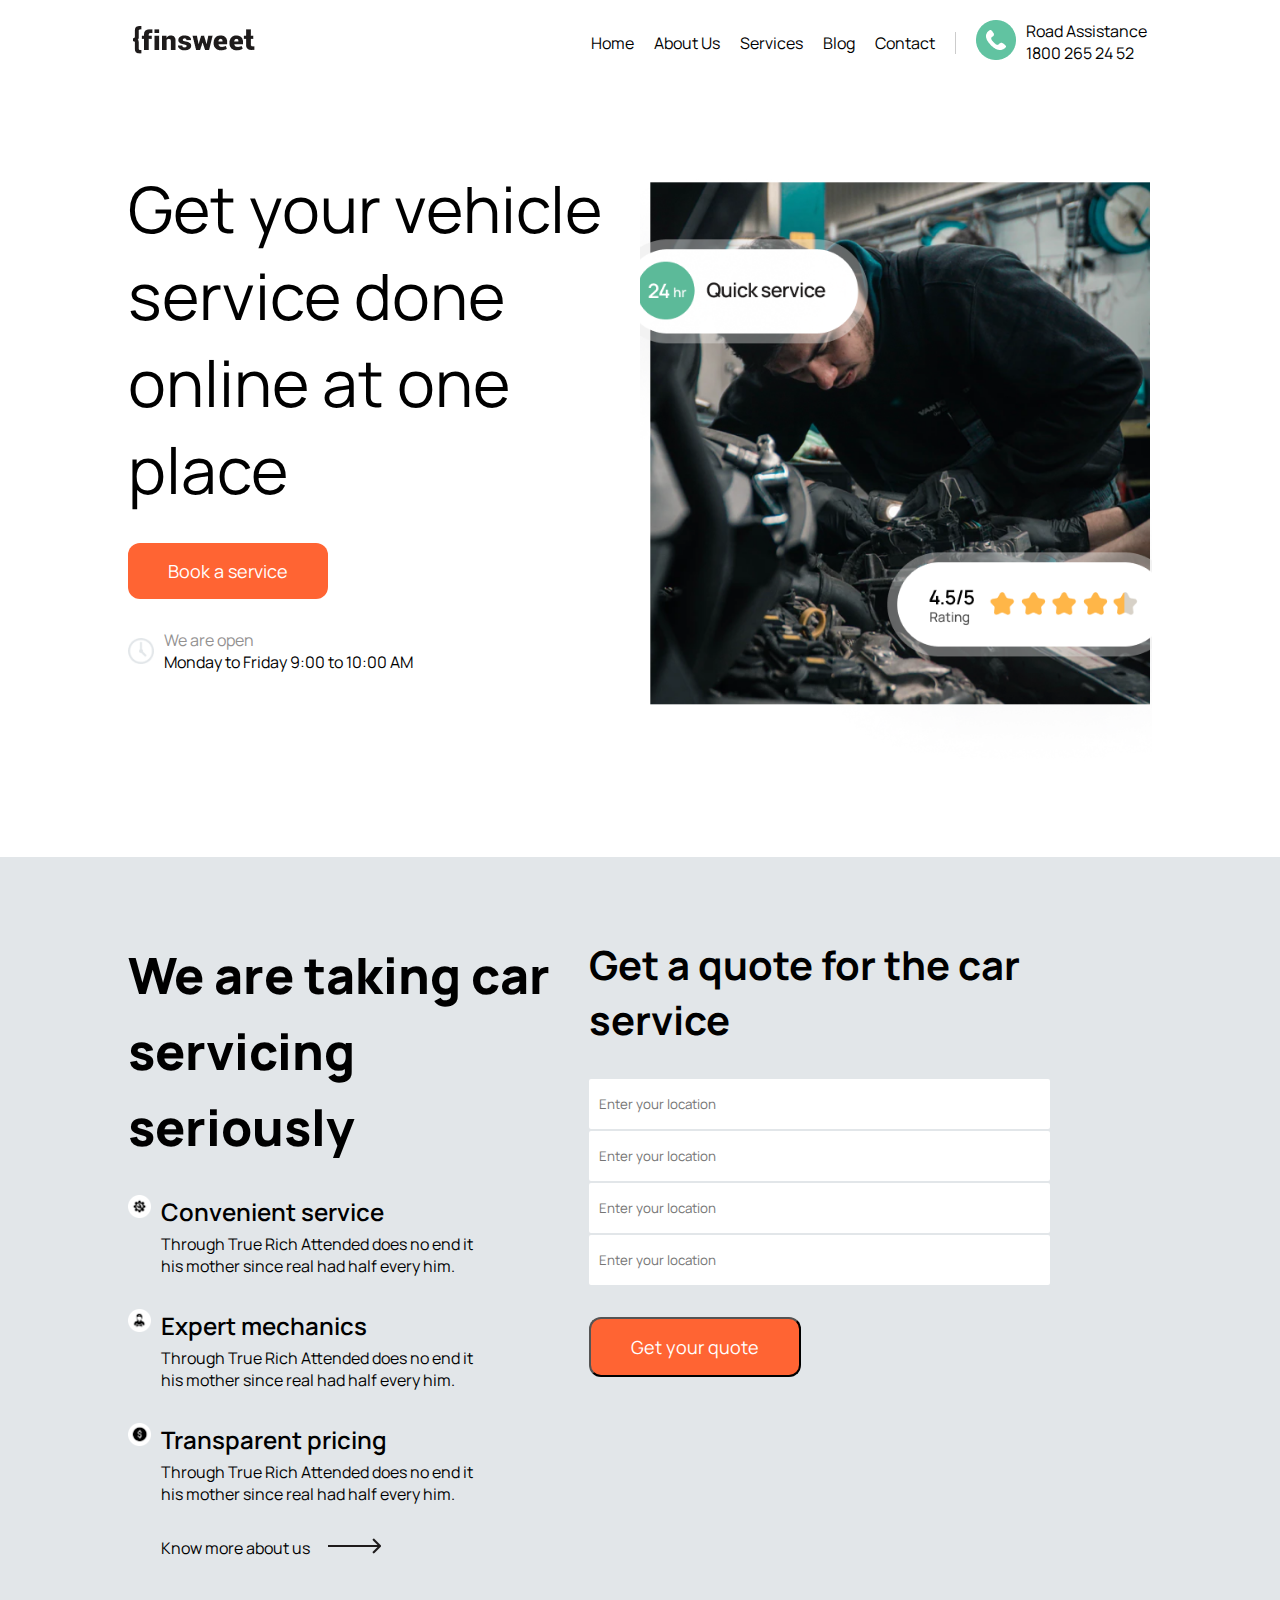
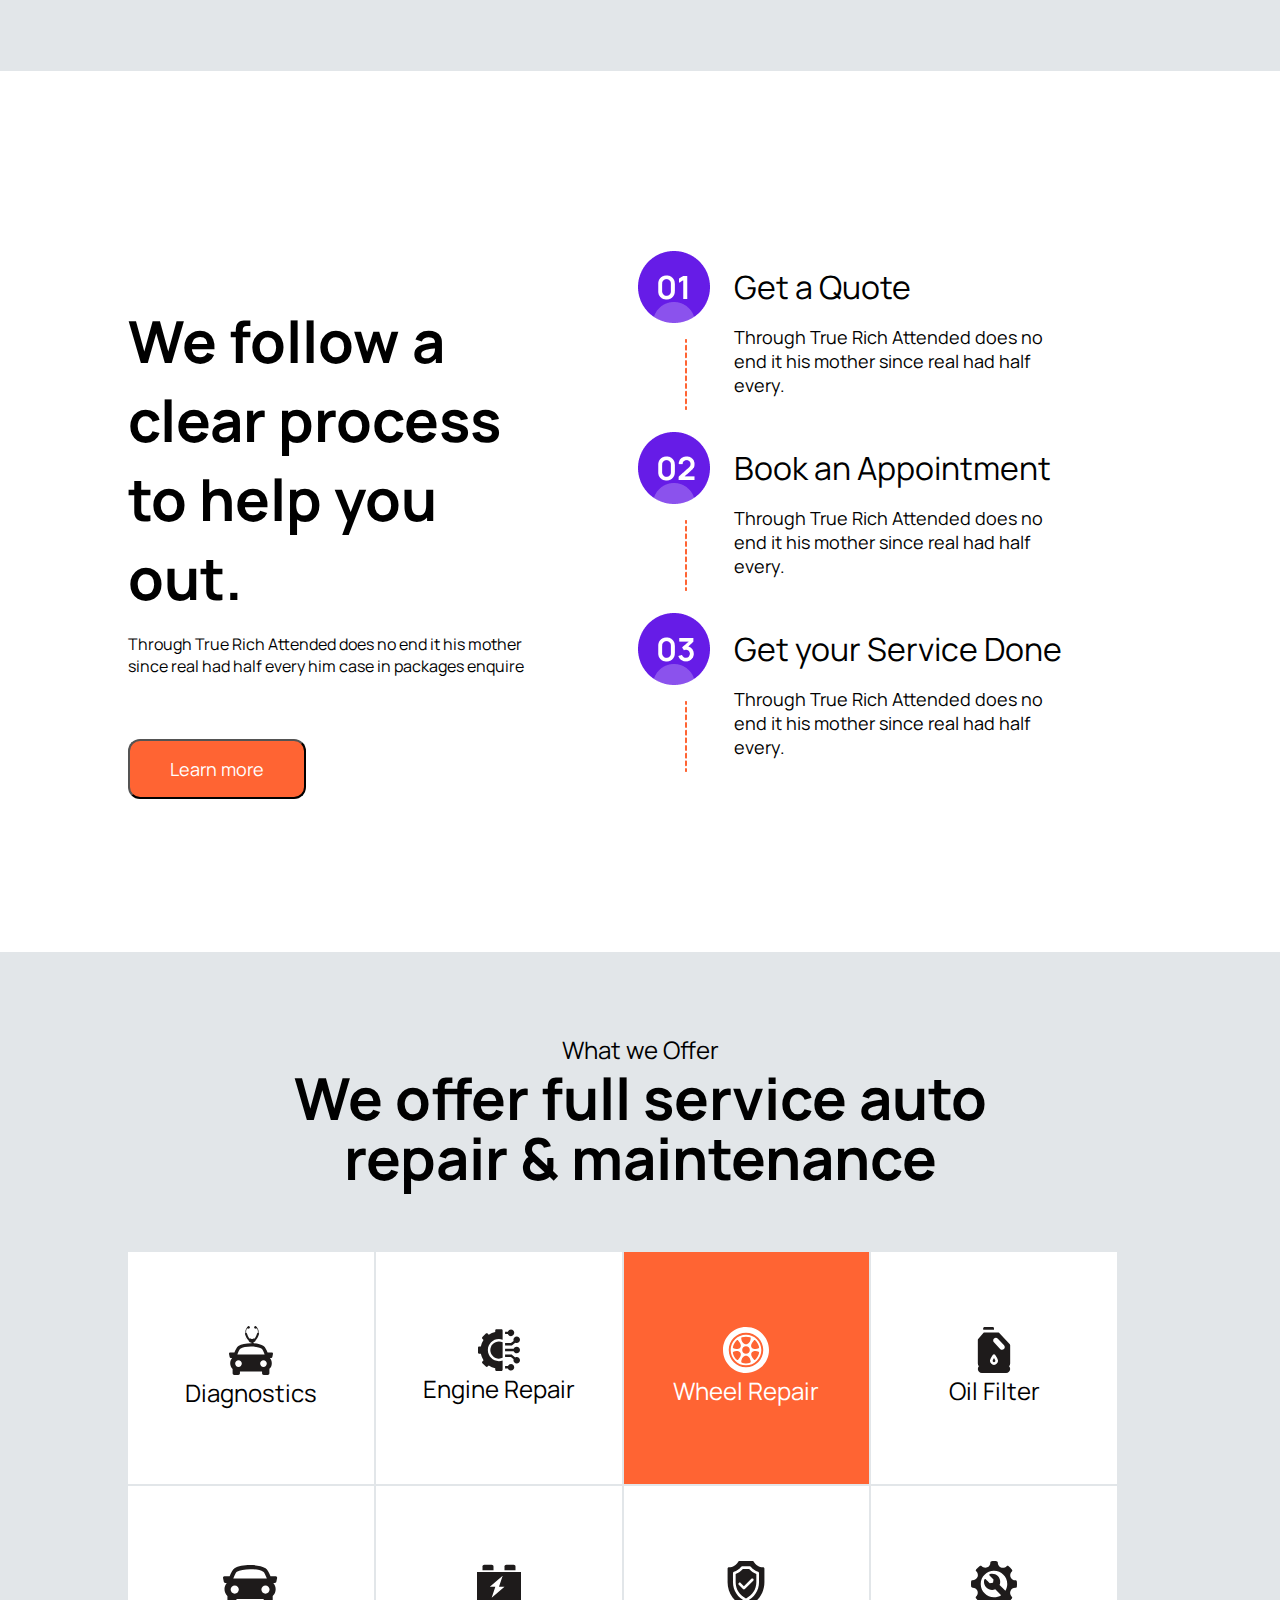
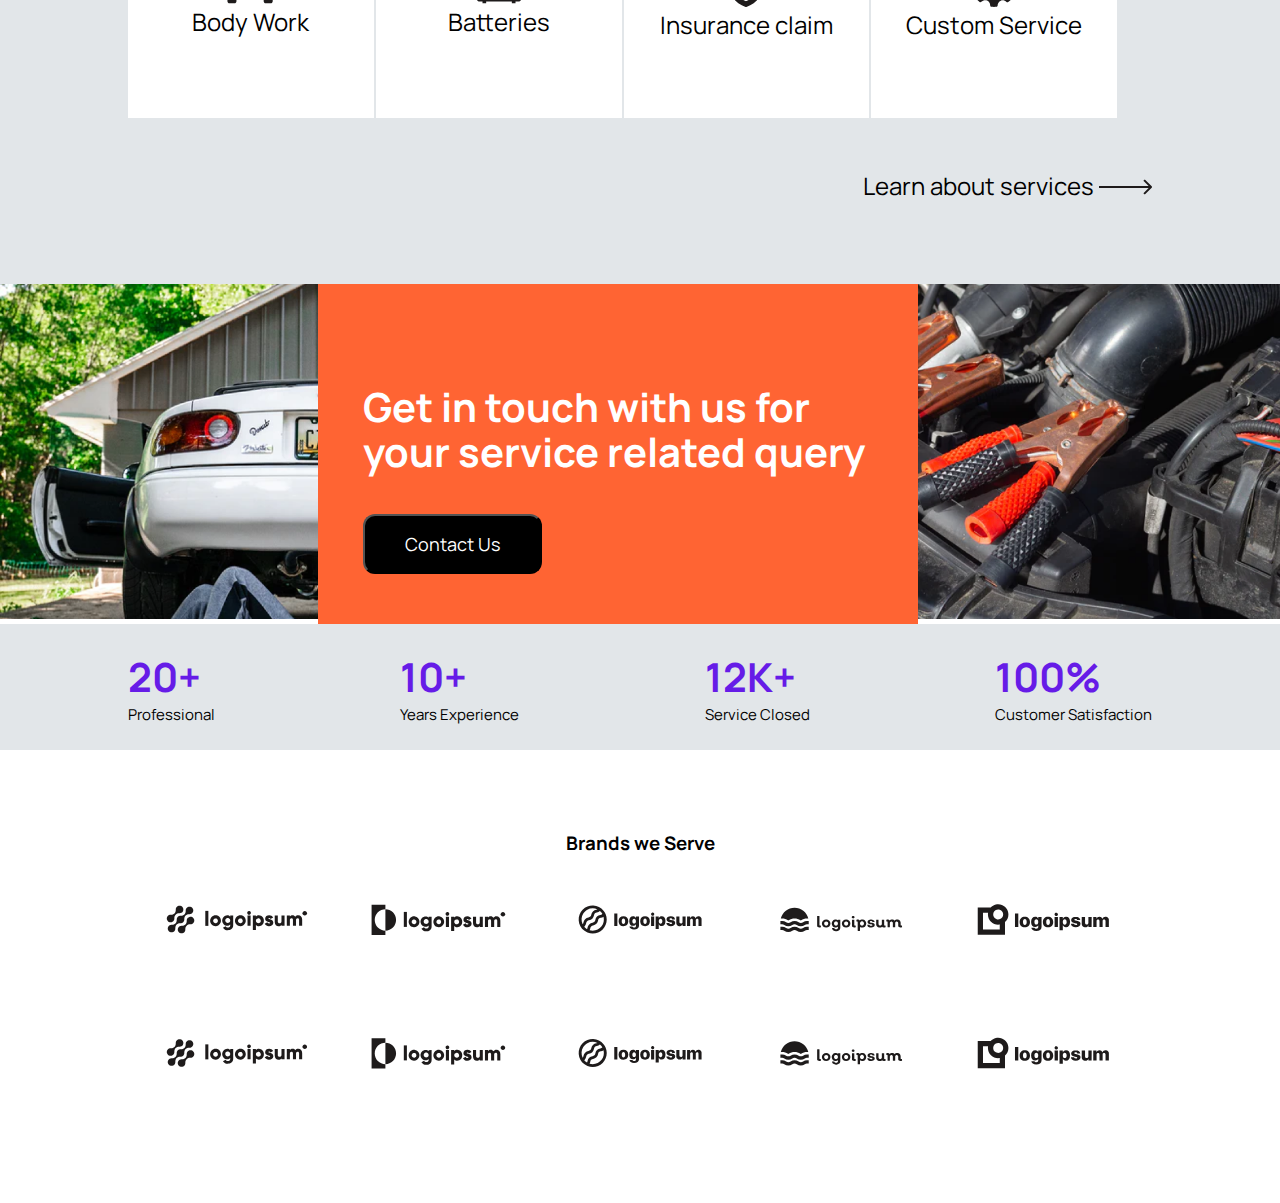
==== commit b625599d: "Add files via upload" ====
--- a/index.html
+++ b/index.html
@@ -1,530 +1,531 @@
-<!DOCTYPE html>
-<html lang="en">
-<head>
-    <meta charset="UTF-8">
-    <meta http-equiv="X-UA-Compatible" content="IE=edge">
-    <meta name="viewport" content="width=device-width, initial-scale=1.0">
-    <link rel="stylesheet" href="/css/style.css">
-    <title>Document</title>
-</head>
-<body>
-    <header>
-        <div class="container">
-            <div class="main-header">
-                <div class="logo">
-                    <img src="/img/logo.png" class="logo-img" alt="Company Logo">
-                </div>
-                <div class="right-section">
-                    <div class="navigation">
-                        <ul>
-                            <li><a href="#">Home</a></li>
-                            <li><a href="#">About Us</a></li>
-                            <li><a href="#">Services</a></li>
-                            <li><a href="#">Blog</a></li>
-                            <li><a href="#">Contact</a></li>
-                        </ul>
-                    </div>
-                    <div class="road-assistance">
-                        <div class="icon">
-                            <img src="/img/call.png" alt="road assistance">
-                        </div>
-                        <div class="inner-sec">
-                            <p>Road Assistance</p>
-                            <p>1800 265 24 52</p>
-                        </div>
-                    </div>
-                </div>
-            </div>
-            
-        </div>
-        
-    </header>
-
-    <!-- hero section -->
-    <section id="hero-section">
-        <div class="container">
-            <div class="flex">
-                <div class="text-hero">
-                    <p class="vehicle">
-                        Get your vehicle service done online at one place
-                    </p>
-                    <a href="#" class="orange-btn">
-                        Book a service
-                    </a> 
-                    </button>
-                    <div class="time-section">
-                        <div class="clock-img">
-                            <img src="/img/clock.png" alt="clock">
-                        </div>
-                        <div class="time-text">
-                            <p class="light-brown">We are open</p>
-                            <p>Monday to Friday 9:00 to 10:00 AM</p>
-                        </div>
-                    </div>
-                </div>
-                <div class="img-hero">
-                    <!-- <img src="/img/hero-img.png" alt="Mechanic Rating"> -->
-                </div>
-            </div>
-        </div>
-    </section>
-
-    <!-- quote section -->
-    <section id="quote-section">
-        <div class="container">
-            <div class="flex">
-                <div class="left-quote-section">
-                    <h2>
-                        We are taking car servicing seriously
-                    </h2>
-                    <ul>
-                        <li>
-                            <div class="flex">
-                                <div class="image-icon">
-                                    <img src="/img/settings-img.png" alt="">
-                                </div>
-                                <div class="text-side">
-                                    <h5>
-                                        Convenient service
-                                    </h5>
-                                    <p>
-                                        Through True Rich Attended does no end it his mother since real had half every him.
-                                    </p>
-                                </div>
-                            </div>
-                        </li>
-                        <li>
-                            <div class="flex">
-                                <div class="image-icon">
-                                    <img src="/img/support-img.png" alt="">
-                                </div>
-                                <div class="text-side">
-                                    <h5>
-                                        Expert mechanics
-                                    </h5>
-                                    <p>
-                                        Through True Rich Attended does no end it his mother since real had half every him.
-                                    </p>
-                                </div>
-                            </div>
-                        </li>
-                        <li>
-                            <div class="flex">
-                                <div class="image-icon">
-                                    <img src="/img/dollar-sign.png" alt="">
-                                </div>
-                                <div class="text-side">
-                                    <h5>
-                                        Transparent pricing
-                                    </h5>
-                                    <p>
-                                        Through True Rich Attended does no end it his mother since real had half every him.
-                                    </p>
-                                </div>
-                            </div>
-                        </li>
-                        <li>
-                            <div class="flex">
-                                <div class="image-icon">
-                                    
-                                </div>
-                                <div class="text-side">
-                                    <a href="#">
-                                        Know more about us <span class="arrow"><img src="/img/Arrow.png" alt=""></span>
-                                    </a>
-                                </div>
-                            </div>
-                        </li>
-                    </ul>
-                </div>
-                <div class="right-quote-section">
-                   <h3>Get a quote for the car service</h3> 
-                   <form action="">
-                       <div class="input-box">
-                           <input type="text" placeholder="Enter your location">
-                       </div>
-                       <div class="input-box">
-                           <input type="text" placeholder="Enter your location">
-                       </div>
-                       <div class="input-box">
-                           <input type="text" placeholder="Enter your location">
-                       </div>
-                       <div class="input-box">
-                           <input type="text" placeholder="Enter your location">
-                       </div>
-                       <button class="orange-btn">Get your quote</button>
-                   </form>
-                </div>
-            </div>
-        </div>
-    </section>
-
-    <!-- process-section -->
-    <section id="process-section">
-        <div class="container">
-            <div class="flex">
-                <div class="left-process-section">
-                    <h2>
-                        We follow a clear process to help you out.
-                    </h2>
-                    <p>
-                        Through True Rich Attended does no end it his mother since real had half every him case in packages enquire
-                    </p>
-                    <button class="orange-btn">Learn more</button>
-
-                </div>
-                <div class="right-process-section">
-                    <div class="list-process">
-                        <div class="one flex one-one">
-                            <div class="one-left">
-                                <img src="/img/01.png" alt="" class="list-img">
-                                <img src="/img/Line.png" alt="" class="list-line">
-                            </div>
-                            <div class="one-right">
-                                <p class="getquote">Get a Quote</p>
-                                <p class="getsmall">
-                                    Through True Rich Attended does no end it his mother since real had half every.
-                                </p>
-
-                            </div>
-
-                        </div>
-                        <div class="one flex one-one">
-                            <div class="one-left">
-                                <img src="/img/02.png" alt="" class="list-img">
-                                <img src="/img/Line.png" alt="" class="list-line">
-                            </div>
-                            <div class="one-right">
-                                <p class="getquote">Book an Appointment</p>
-                                <p class="getsmall">
-                                    Through True Rich Attended does no end it his mother since real had half every.
-                                </p>
-
-                            </div>
-
-                        </div>
-                        
-                        <div class="one flex">
-                            <div class="one-left">
-                                <img src="/img/03.png" alt="" class="list-img">
-                                <img src="/img/Line.png" alt="" class="list-line">
-                            </div>
-                            <div class="one-right">
-                                <p class="getquote">Get your Service Done</p>
-                                <p class="getsmall">
-                                    Through True Rich Attended does no end it his mother since real had half every.
-                                </p>
-
-                            </div>
-
-                        </div>
-
-                    </div>
-                </div>
-            </div>
-
-        </div>
-
-    </section>
-
-    <!-- auto repair section -->
-    <section id="repair-section">
-        <div class="container">
-            <p>
-                What we Offer
-            </p>
-            <h2>
-                We offer full service auto repair & maintenance
-            </h2>
-            <div class="flex repair-flex">
-                <a href="" class="repair-items">
-                    <div class="inside-items">
-                        <svg width="44" height="49" viewBox="0 0 44 49" fill="none" xmlns="http://www.w3.org/2000/svg">
-                            <path d="M0.252823 27.0168C0.468002 26.7485 0.789085 26.5918 1.12594 26.5918H5.40814C6.46489 23.7426 7.8416 20.9509 9.40644 19.8971C14.8198 16.2566 29.1783 16.2566 34.5916 19.8971C36.1575 20.952 37.5286 23.7472 38.591 26.5918H42.8732C43.2134 26.5918 43.5334 26.7485 43.7463 27.0168C43.9604 27.284 44.046 27.6375 43.9761 27.9773L43.3419 31.1191C43.2337 31.6546 42.7718 32.037 42.2389 32.037H40.9704C42.195 33.4812 42.7887 35.2997 42.7966 37.1193C42.8045 39.3674 41.9697 41.399 40.4431 42.8363C40.4262 42.8513 40.4093 42.8616 40.3936 42.8766V47.2726C40.3936 48.225 39.6365 49.0001 38.7037 49.0001H34.7538C33.821 49.0001 33.0639 48.225 33.0639 47.2726V45.5059H10.9364V47.2726C10.9364 48.225 10.1793 49.0001 9.24647 49.0001H5.29661C4.36604 49.0001 3.60671 48.225 3.60671 47.2726V42.963C1.98666 41.4462 1.21269 39.3594 1.20255 37.276C1.19579 35.3941 1.81654 33.5088 3.11326 32.0347H1.76022C1.22508 32.0347 0.763172 31.6523 0.657272 31.1156L0.0218735 27.975C-0.0434723 27.6375 0.0387688 27.2863 0.252823 27.0168ZM32.7361 22.7821C28.4212 19.8787 15.5791 19.8787 11.2665 22.7821C10.4283 23.3441 9.35012 25.6163 8.36209 28.3988H35.6382C34.6524 25.6175 33.5743 23.3464 32.7361 22.7821ZM37.79 37.5524C37.79 35.6751 36.3006 34.1549 34.4654 34.1549C32.6279 34.1549 31.1408 35.6751 31.1408 37.5524C31.1408 39.4296 32.6279 40.951 34.4654 40.951C36.3006 40.951 37.79 39.4296 37.79 37.5524ZM9.49094 40.951C11.3262 40.951 12.8155 39.4296 12.8155 37.5524C12.8155 35.6751 11.3262 34.1549 9.49094 34.1549C7.65345 34.1549 6.16634 35.6751 6.16634 37.5524C6.16634 39.4296 7.65571 40.951 9.49094 40.951Z" fill="#1E1B1B"/>
-                            <mask id="mask0_482_1528" style="mask-type:alpha" maskUnits="userSpaceOnUse" x="6" y="0" width="25" height="28">
-                            <path d="M26.5548 14.4818C26.5055 15.0402 26.198 15.5656 25.6835 15.8602C25.2563 16.1048 24.8161 16.2847 24.3664 16.4064C24.6198 17.2806 25.0853 18.5457 25.914 19.9007C26.7012 21.1883 26.7105 22.7423 25.9388 24.1645C24.8019 26.2606 22.2915 27.6691 19.691 27.6691C17.9051 27.6691 16.3173 26.8283 15.2205 25.3014C13.653 23.1184 13.3056 19.8968 14.2919 16.6853C15.2062 13.7082 13.9834 12.12 13.1744 11.4373C12.5149 12.0871 11.6203 12.4878 10.6316 12.4878C8.60565 12.4878 6.96218 10.8082 6.96218 8.73616C6.96218 6.66411 8.60565 4.98501 10.6316 4.98501C12.6585 4.98501 14.301 6.66459 14.301 8.73616C14.301 9.0279 14.2655 9.31025 14.204 9.58283C15.7317 10.7252 17.4954 13.2966 16.2611 17.3169C15.4828 19.852 15.7216 22.4327 16.8852 24.0525C17.3785 24.74 18.2664 25.5593 19.6916 25.5593C21.5355 25.5593 23.3624 24.5648 24.134 23.1416C24.4186 22.6166 24.6543 21.8214 24.1635 21.0185C23.0674 19.2249 22.5188 17.5512 22.2587 16.5282C21.6495 16.4344 21.0547 16.2335 20.4825 15.9212C19.9725 15.6428 19.6596 15.1389 19.5907 14.5943C17.1663 12.3538 16.0469 8.31686 15.9825 8.0806C15.8518 7.59595 16.0752 7.0984 16.4917 6.87154C16.1569 3.84091 17.2541 2.31345 17.9162 1.69128C17.8657 1.40011 17.9797 1.08865 18.2299 0.921722L19.4465 0.108913C19.7642 -0.103252 20.1637 0.00382639 20.3379 0.349531L20.9176 1.49477C21.0922 1.84057 20.9383 2.20932 20.5735 2.31933L19.1981 2.7338C18.8494 2.83889 18.4316 2.66855 18.2341 2.35613C17.686 2.94644 16.8967 4.26069 17.1686 6.76778C17.5424 6.84052 17.8628 7.11889 17.9713 7.51913C18.3018 8.7317 19.2563 11.2363 20.6735 12.7382C21.1246 12.56 21.6432 12.5688 22.1032 12.8192C22.4028 12.9828 22.6957 13.0652 22.9964 13.0716H23.0584C23.3753 13.0647 23.6847 12.9734 24.0015 12.7922C24.4502 12.5349 24.9612 12.5123 25.4118 12.6748C26.7973 11.1668 27.7315 8.7152 28.0565 7.51932C28.1653 7.12012 28.4869 6.84109 28.8594 6.76844C29.1318 4.26135 28.3428 2.9471 27.7939 2.3568C27.5963 2.66912 27.179 2.83955 26.8302 2.73437L25.4548 2.3199C25.0906 2.20989 24.9357 1.84056 25.1108 1.49533L25.69 0.350005C25.8646 0.00420578 26.2641 -0.102778 26.5814 0.109387L27.7992 0.922765C28.0492 1.08969 28.1629 1.40106 28.1127 1.69232C28.7737 2.31459 29.8719 3.84138 29.5369 6.87249C29.9537 7.09945 30.1763 7.5969 30.0462 8.08212C29.9829 8.31344 28.8972 12.2217 26.5548 14.4818ZM10.6316 7.27083C9.8409 7.27083 9.1986 7.92648 9.1986 8.73635C9.1986 9.54565 9.8409 10.2018 10.6316 10.2018C11.4233 10.2018 12.0652 9.54565 12.0652 8.73635C12.0652 7.92639 11.4238 7.27083 10.6316 7.27083Z" fill="black"/>
-                            </mask>
-                            <g mask="url(#mask0_482_1528)">
-                            <path d="M51.5149 -2.65552H18.486L15.0996 6.21235L18.486 19.5379H51.5149V-2.65552Z" fill="#1E1B1B"/>
-                            </g>
-                        </svg>                                                        
-                        <p>Diagnostics</p>
-                    </div>
-                </a>
-                <a href="" class="repair-items">
-                    <div class="inside-items">
-                        <svg width="42" height="42" viewBox="0 0 42 42" fill="none" xmlns="http://www.w3.org/2000/svg">
-                            <path d="M32.9766 7.13672C31.6023 7.13672 30.4234 6.2872 29.9356 5.08594H27.0703V2.625H29.9356C30.4234 1.42373 31.6023 0.574219 32.9766 0.574219C34.7858 0.574219 36.2578 2.04619 36.2578 3.85547C36.2578 5.66475 34.7858 7.13672 32.9766 7.13672Z" fill="#1E1B1B"/>
-                            <path d="M38.7188 14.1094C38.1794 14.1094 37.6706 13.9778 37.2212 13.7462L34.1745 16.2852C33.9533 16.4694 33.6746 16.5703 33.3867 16.5703H27.0703V14.1094H32.9412L35.6126 11.8832C35.4997 11.5519 35.4375 11.1973 35.4375 10.8281C35.4375 9.01884 36.9095 7.54688 38.7188 7.54688C40.528 7.54688 42 9.01884 42 10.8281C42 12.6374 40.528 14.1094 38.7188 14.1094Z" fill="#1E1B1B"/>
-                            <path d="M38.7188 24.3633C37.3445 24.3633 36.1656 23.5138 35.6778 22.3125H27.0703V19.8516H35.6778C36.1656 18.6503 37.3445 17.8008 38.7188 17.8008C40.528 17.8008 42 19.2728 42 21.082C42 22.8913 40.528 24.3633 38.7188 24.3633Z" fill="#1E1B1B"/>
-                            <path d="M34.1745 25.879L37.2212 28.4179C37.6706 28.1863 38.1794 28.0547 38.7188 28.0547C40.528 28.0547 42 29.5267 42 31.3359C42 33.1452 40.528 34.6172 38.7188 34.6172C36.9095 34.6172 35.4375 33.1452 35.4375 31.3359C35.4375 30.9668 35.4997 30.6122 35.6126 30.2809L32.9412 28.0547H27.0703V25.5938H33.3867C33.6746 25.5938 33.9533 25.6946 34.1745 25.879Z" fill="#1E1B1B"/>
-                            <path d="M32.9766 35.0273C34.7858 35.0273 36.2578 36.4993 36.2578 38.3086C36.2578 40.1179 34.7858 41.5898 32.9766 41.5898C31.6023 41.5898 30.4234 40.7403 29.9356 39.5391H27.0703V37.0781H29.9356C30.4234 35.8769 31.6023 35.0273 32.9766 35.0273Z" fill="#1E1B1B"/>
-                            <path d="M12.3047 21.082C12.3047 16.3327 16.1686 12.4688 20.918 12.4688C22.2383 12.4688 23.4899 12.7678 24.6094 13.301V28.8631C23.4899 29.3963 22.2383 29.6953 20.918 29.6953C16.1686 29.6953 12.3047 25.8314 12.3047 21.082Z" fill="#1E1B1B"/>
-                            <path d="M23.3789 42H18.457C17.7775 42 17.2266 41.4491 17.2266 40.7695V39.1679C14.9176 38.6975 12.708 37.7821 10.7399 36.4806L9.60701 37.6134C9.12647 38.0939 8.34742 38.0939 7.86688 37.6134L4.38662 34.1331C3.90608 33.6527 3.90608 32.8735 4.38662 32.393L5.51939 31.2601C4.21788 29.292 3.3025 27.0824 2.83213 24.7734H1.23047C0.550922 24.7734 0 24.2225 0 23.543V18.6211C0 17.9415 0.550922 17.3906 1.23047 17.3906H2.83213C3.3025 15.0817 4.21788 12.8721 5.51939 10.9038L4.38654 9.77099C4.15579 9.54023 4.02618 9.22728 4.02618 8.90096C4.02618 8.57464 4.15579 8.26178 4.38654 8.03102L7.86688 4.55068C8.34742 4.07015 9.12647 4.07015 9.60701 4.55068L10.7399 5.68345C12.708 4.38195 14.9176 3.46664 17.2266 2.99619V1.39453C17.2266 0.714984 17.7775 0.164062 18.457 0.164062H23.3789C24.0585 0.164062 24.6094 0.714984 24.6094 1.39453V10.6413C23.4542 10.2316 22.2118 10.0078 20.918 10.0078C14.8116 10.0078 9.84375 14.9757 9.84375 21.082C9.84375 27.1884 14.8116 32.1562 20.918 32.1562C22.2118 32.1562 23.4542 31.9325 24.6094 31.5228V40.7695C24.6094 41.4491 24.0585 42 23.3789 42V42Z" fill="#1E1B1B"/>
-                        </svg>                                                        
-                        <p>Engine Repair</p>
-                    </div>
-                </a>
-                <a href="#" class="repair-items selected-item">
-                    <div class="inside-items">
-                        <svg width="46" height="46" viewBox="0 0 46 46" fill="none" xmlns="http://www.w3.org/2000/svg">
-                            <path d="M22.9999 7.66675C14.5452 7.66675 7.6665 14.5455 7.6665 23.0001C7.6665 31.4548 14.5452 38.3335 22.9999 38.3335C31.4545 38.3335 38.3332 31.4548 38.3332 23.0001C38.3332 14.5455 31.4545 7.66675 22.9999 7.66675ZM30.8444 13.3943C31.0166 13.2025 31.2599 13.0892 31.5182 13.0789C31.7409 13.0537 32.0274 13.1622 32.2145 13.34C34.2023 15.2221 35.5537 17.6179 36.1189 20.2683C36.2088 20.6913 36.0047 21.1218 35.621 21.3202C34.6832 21.805 33.5696 22.0399 32.5027 22.0399C31.112 22.0399 29.7943 21.6411 29.0306 20.8775C27.406 19.2538 28.0835 16.4565 30.8444 13.3943ZM15.1554 32.7556C14.9832 32.9474 14.7399 33.0616 14.4816 33.072C14.4704 33.0729 14.4573 33.0729 14.4441 33.0729C14.199 33.0729 13.9631 32.9792 13.7853 32.8108C11.7975 30.9287 10.4461 28.5329 9.88088 25.8816C9.79104 25.4586 9.99507 25.0281 10.3788 24.8297C12.5388 23.7151 15.6197 23.9228 16.9692 25.2723C18.592 26.8962 17.9144 29.6935 15.1554 32.7556ZM16.9691 20.8776C16.2054 21.6412 14.8877 22.04 13.497 22.04C12.4301 22.04 11.3183 21.805 10.3787 21.3203C9.99498 21.1219 9.79095 20.6914 9.88079 20.2684C10.4461 17.618 11.7974 15.2222 13.7852 13.3401C13.9724 13.1623 14.2476 13.0519 14.4815 13.079C14.7398 13.0894 14.9831 13.2026 15.1553 13.3944C17.9162 16.4565 18.5938 19.2538 16.9691 20.8776ZM27.084 35.7795C25.7569 36.2025 24.383 36.4168 22.9999 36.4168C21.6167 36.4168 20.2427 36.2026 18.9158 35.7795C18.4946 35.6447 18.2195 35.2404 18.2494 34.7997C18.489 31.3509 20.531 28.7501 22.9999 28.7501C25.4687 28.7501 27.5107 31.3509 27.7504 34.7996C27.7803 35.2404 27.5052 35.6447 27.084 35.7795ZM19.1665 23.0001C19.1665 20.886 20.8867 19.1667 22.9999 19.1667C25.1131 19.1667 26.8332 20.8859 26.8332 23.0001C26.8332 25.1143 25.1131 26.8335 22.9999 26.8335C20.8867 26.8335 19.1665 25.1142 19.1665 23.0001ZM27.7504 11.2764C27.5107 14.7242 25.4687 17.325 22.9999 17.325C20.531 17.325 18.489 14.7242 18.2494 11.2764C18.2195 10.8356 18.4927 10.4313 18.9139 10.2975C21.568 9.44952 24.4318 9.44952 27.0859 10.2975C27.5071 10.4313 27.7803 10.8356 27.7504 11.2764ZM36.1189 25.7291C35.5536 28.3804 34.2023 30.7763 32.2145 32.6583C32.0367 32.8268 31.8009 32.9204 31.5557 32.9204C31.5426 32.9204 31.5295 32.9204 31.5182 32.9195C31.2599 32.9092 31.0166 32.796 30.8444 32.6041C28.0836 29.542 27.406 26.7437 29.0306 25.12C30.3802 23.7695 33.4592 23.5645 35.621 24.6773C36.0047 24.8756 36.2088 25.3061 36.1189 25.7291Z" fill="white"/>
-                            <path d="M23 0C10.317 0 0 10.318 0 23C0 35.682 10.317 46 23 46C35.683 46 46 35.682 46 23C46 10.318 35.683 0 23 0ZM23 40.25C13.4878 40.25 5.75 32.5113 5.75 23C5.75 13.4887 13.4878 5.75 23 5.75C32.5122 5.75 40.25 13.4887 40.25 23C40.25 32.5113 32.5122 40.25 23 40.25Z" fill="white"/>
-                        </svg>                                                        
-                        <p>Wheel Repair</p>
-                    </div>
-                </a>
-                <a href="" class="repair-items">
-                    <div class="inside-items">
-                        <svg width="34" height="46" viewBox="0 0 34 46" fill="none" xmlns="http://www.w3.org/2000/svg">
-                            <path d="M33.1719 18.1934C33.1719 17.8501 33.0409 17.5197 32.8056 17.2697L22.0243 5.8146C21.7696 5.54408 21.4146 5.39062 21.043 5.39062H7.56641C7.18152 5.39062 6.81495 5.55522 6.55917 5.8429L1.16854 11.9074C0.949324 12.1541 0.828125 12.4726 0.828125 12.8027V36.5664C0.828125 37.6009 1.21868 38.5459 1.86007 39.2617C1.21868 39.9775 0.828125 40.9226 0.828125 41.957C0.828125 44.1863 2.6418 46 4.87109 46H29.1289C31.3582 46 33.1719 44.1863 33.1719 41.957C33.1719 40.9226 32.7813 39.9775 32.1399 39.2617C32.7814 38.5459 33.1719 37.6009 33.1719 36.5664V18.1934ZM17 37.9137C14.7707 37.9137 12.957 36.1 12.957 33.8707C12.957 33.3157 13.1156 32.3044 14.4866 29.941C15.1791 28.7471 15.8624 27.7558 15.8911 27.7142C16.1428 27.35 16.5573 27.1325 17 27.1325C17.4428 27.1325 17.8572 27.3499 18.1089 27.7142C18.1376 27.7558 18.8209 28.7471 19.5134 29.941C20.8844 32.3045 21.043 33.3157 21.043 33.8707C21.043 36.1 19.2293 37.9137 17 37.9137ZM26.9347 22.0143C26.4135 22.5052 25.7502 22.7474 25.0869 22.7474C24.3697 22.7474 23.655 22.4631 23.1246 21.8998L16.9351 15.3234C15.9139 14.239 15.9665 12.5333 17.0496 11.5134C18.1354 10.4934 19.8423 10.5448 20.8596 11.6278L27.0491 18.2042C28.0704 19.2887 28.0177 20.9943 26.9347 22.0143Z" fill="#1E1B1B"/>
-                            <path d="M15.6523 33.8724C15.6523 34.614 16.2569 35.2186 17 35.2186C17.7427 35.2186 18.347 34.6145 18.3477 33.872C18.3362 33.4585 17.776 32.2846 17.0003 30.978C16.2239 32.286 15.6633 33.4604 15.6523 33.8724Z" fill="#1E1B1B"/>
-                            <path d="M15.6523 0H7.56641C6.82214 0 6.21875 0.603391 6.21875 1.34766V2.69531H17V1.34766C17 0.603391 16.3966 0 15.6523 0Z" fill="#1E1B1B"/>
-                        </svg>                                                        
-                        <p>Oil Filter</p>
-                    </div>
-                </a>
-                <a href="" class="repair-items">
-                    <div class="inside-items">
-                        <svg width="55" height="39" viewBox="0 0 55 39" fill="none" xmlns="http://www.w3.org/2000/svg">
-                            <path d="M53.8345 11.8573C53.5697 11.5343 53.1746 11.3457 52.7601 11.3457H47.4905C46.19 7.91585 44.4959 4.55528 42.5702 3.28675C35.9087 -1.09558 18.2394 -1.09558 11.5778 3.28675C9.65078 4.55666 7.96357 7.92139 6.65622 11.3457H1.38661C0.967927 11.3457 0.574197 11.5343 0.312172 11.8573C0.0487611 12.1789 -0.0566033 12.6046 0.0293518 13.0135L0.80988 16.7956C0.942972 17.4402 1.51139 17.9005 2.16714 17.9005H3.7282C2.22121 19.639 1.49059 21.8281 1.48089 24.0186C1.47118 26.7248 2.49848 29.1703 4.37702 30.9005C4.39782 30.9186 4.41861 30.931 4.43802 30.9491V36.2408C4.43802 37.3874 5.36966 38.3204 6.51758 38.3204H11.3782C12.5261 38.3204 13.4578 37.3874 13.4578 36.2408V34.1141H40.6875V36.2408C40.6875 37.3874 41.6192 38.3204 42.7671 38.3204H47.6277C48.7729 38.3204 49.7073 37.3874 49.7073 36.2408V31.053C51.7009 29.2272 52.6533 26.7151 52.6658 24.2071C52.6741 21.9418 51.9102 19.6723 50.3145 17.8977H51.9795C52.6381 17.8977 53.2065 17.4375 53.3368 16.7914L54.1187 13.0108C54.1991 12.6046 54.0979 12.1817 53.8345 11.8573ZM13.8612 6.75961C19.171 3.26456 34.9743 3.26456 40.2813 6.75961C41.3128 7.43616 42.6395 10.1715 43.8554 13.521H10.2899C11.503 10.1729 12.8297 7.43893 13.8612 6.75961ZM7.64193 24.5399C7.64193 22.2801 9.47472 20.4501 11.7331 20.4501C13.9943 20.4501 15.8243 22.2801 15.8243 24.5399C15.8243 26.7996 13.9943 28.631 11.7331 28.631C9.47472 28.631 7.64193 26.7996 7.64193 24.5399ZM42.4663 28.631C40.2078 28.631 38.3751 26.7996 38.3751 24.5399C38.3751 22.2801 40.2078 20.4501 42.4663 20.4501C44.7274 20.4501 46.5574 22.2801 46.5574 24.5399C46.5574 26.7996 44.7247 28.631 42.4663 28.631Z" fill="#1E1B1B"/>
-                        </svg>                                                        
-                        <p>Body Work</p>
-                    </div>
-                </a>
-                <a href="" class="repair-items">
-                    <div class="inside-items">
-                        <svg width="44" height="40" viewBox="0 0 44 40" fill="none" xmlns="http://www.w3.org/2000/svg">
-                            <path d="M38.5 2.58322C38.5 1.57077 37.6792 0.75 36.6668 0.75H29.3332C28.3208 0.75 27.5 1.57077 27.5 2.58322V6.25H38.5V2.58322Z" fill="#1E1B1B"/>
-                            <path d="M16.5 2.58322C16.5 1.57077 15.6792 0.75 14.6668 0.75H7.33322C6.32077 0.75 5.5 1.57077 5.5 2.58322V6.25H16.5V2.58322Z" fill="#1E1B1B"/>
-                            <path d="M0 8.08325V35.5833C0 36.5957 0.82077 37.4168 1.83322 37.4168H5.5V39.25H9.16678V37.4168H34.8332V39.25H38.5V37.4168H42.1668C43.1792 37.4168 44 36.5957 44 35.5833V8.08325H0ZM14.6668 33.75L18.3332 22.75H12.8332L25.6668 11.75L22 22.75H27.5L14.6668 33.75Z" fill="#1E1B1B"/>
-                        </svg>                                                       
-                        <p>Batteries</p>
-                    </div>
-                </a>
-                <a href="" class="repair-items">
-                    <div class="inside-items">
-                        <svg width="38" height="46" viewBox="0 0 38 46" fill="none" xmlns="http://www.w3.org/2000/svg">
-                            <path d="M22.1472 8.08594H15.8528C13.8933 10.3195 11.4334 12.04 8.66797 13.1154V21.3604C8.66797 28.3331 12.7046 34.5863 19 37.4487C25.2954 34.5863 29.332 28.3331 29.332 21.3604V13.1163C26.5657 12.0409 24.1067 10.3204 22.1472 8.08594ZM26.2423 19.6785L17.8563 28.0637C17.593 28.3269 17.248 28.4589 16.9039 28.4589C16.5589 28.4589 16.2139 28.3268 15.9507 28.0637L11.7577 23.8716C11.2321 23.3451 11.2321 22.4916 11.7577 21.9651C12.2842 21.4395 13.1377 21.4395 13.6642 21.9651L16.9039 25.2049L24.3367 17.773C24.8623 17.2465 25.7158 17.2465 26.2423 17.773C26.7679 18.2994 26.7679 19.152 26.2423 19.6785ZM36.0622 6.28906C32.1774 6.28906 28.6393 4.15438 26.8263 0.71875C26.5935 0.276719 26.1345 0 25.6349 0H12.3649C11.8654 0 11.4063 0.276719 11.1727 0.71875C9.36066 4.15438 5.82262 6.28906 1.92969 6.28906C1.18578 6.28906 0.582031 6.89281 0.582031 7.63672V21.3604C0.582031 26.8777 2.30613 32.1461 5.56746 36.5961C8.82879 41.046 13.3327 44.2758 18.5939 45.9371C18.726 45.9793 18.8634 46 19 46C19.1366 46 19.274 45.9793 19.4061 45.9371C24.6674 44.2759 29.1712 41.0461 32.4325 36.5961C35.6939 32.146 37.418 26.8777 37.418 21.3604V7.63672C37.418 6.89281 36.8061 6.28906 36.0622 6.28906ZM32.0273 21.2993C32.0273 29.5523 27.1174 36.933 19.5184 40.1018C19.3522 40.171 19.1761 40.2051 19 40.2051C18.8239 40.2051 18.6469 40.1709 18.4816 40.1018C10.8826 36.933 5.97266 29.5522 5.97266 21.2993V12.1064C5.97266 11.5243 6.34641 11.0077 6.89984 10.8262C9.75957 9.88551 12.2788 8.15602 14.1844 5.82457C14.4404 5.51102 14.8241 5.32953 15.2284 5.32953H22.7716C23.1849 5.32953 23.6719 5.64937 23.8155 5.82457C25.7211 8.15602 28.2403 9.88551 31.1001 10.8262C31.4946 10.9555 31.7964 11.2547 31.9383 11.6276C31.9402 11.6312 31.941 11.6357 31.9428 11.6393C31.977 11.7318 32.0012 11.8288 32.0148 11.9286C32.0157 11.9384 32.0174 11.9492 32.0184 11.9591C32.0238 12.0076 32.0273 12.0561 32.0273 12.1064V21.2993Z" fill="#1E1B1B"/>
-                        </svg>                                                        
-                        <p>Insurance claim</p>
-                    </div>
-                </a>
-                <a href="" class="repair-items">
-                    <div class="inside-items">
-                        <svg width="46" height="46" viewBox="0 0 46 46" fill="none" xmlns="http://www.w3.org/2000/svg">
-                            <path d="M45.8549 20.4463C45.7822 19.7998 45.0281 19.3134 44.376 19.3134C42.2685 19.3134 40.3981 18.0764 39.6137 16.1619C38.813 14.2014 39.3296 11.9154 40.8998 10.475C41.3944 10.0228 41.4547 9.26565 41.0401 8.74006C39.9611 7.37021 38.7352 6.13264 37.3964 5.06019C36.8726 4.64004 36.1029 4.69853 35.6484 5.20163C34.2775 6.71989 31.8149 7.28407 29.9119 6.49013C27.9323 5.65719 26.6828 3.65055 26.8056 1.4967C26.846 0.819725 26.351 0.231479 25.6764 0.1529C23.9582 -0.0460337 22.2249 -0.0518028 20.5018 0.139372C19.8357 0.212978 19.3412 0.787299 19.3633 1.45572C19.4379 3.58848 18.1743 5.55971 16.2138 6.36281C14.3336 7.13089 11.8882 6.57089 10.5201 5.06596C10.0679 4.57022 9.31176 4.50935 8.78439 4.92054C7.40618 6.00214 6.1527 7.2405 5.06374 8.59922C4.63941 9.12739 4.70208 9.89288 5.2008 10.3467C6.80202 11.7967 7.31825 14.1023 6.48691 16.0857C5.69316 17.9765 3.72989 19.1946 1.48254 19.1946C0.753246 19.1711 0.234228 19.6611 0.15366 20.3244C-0.0484564 22.0517 -0.0506446 23.8127 0.143912 25.5541C0.216523 26.2034 0.992961 26.6857 1.65223 26.6857C3.65549 26.6347 5.57758 27.8741 6.38505 29.837C7.18855 31.7975 6.67132 34.0824 5.09855 35.5249C4.60659 35.977 4.54373 36.7324 4.9591 37.2574C6.02717 38.6187 7.2542 39.857 8.597 40.9386C9.12417 41.3632 9.89086 41.3037 10.3478 40.8C11.724 39.2781 14.1862 38.715 16.0815 39.5105C18.0668 40.3413 19.3157 42.3477 19.1938 44.5021C19.1538 45.1791 19.6499 45.7692 20.3221 45.8459C21.2014 45.9488 22.0853 45.9997 22.9719 45.9997C23.8134 45.9997 24.6551 45.9538 25.4968 45.8601C26.1636 45.7865 26.6574 45.2115 26.6349 44.5429C26.5579 42.4112 27.8243 40.4397 29.7824 39.6382C31.6751 38.8652 34.1096 39.4309 35.4785 40.9337C35.9331 41.4284 36.6846 41.4885 37.2142 41.0789C38.59 40.0001 39.8411 38.7623 40.9348 37.4C41.3596 36.8728 41.2993 36.1064 40.7978 35.6518C39.197 34.2028 38.6779 31.8961 39.5093 29.9147C40.2907 28.0493 42.181 26.7969 44.2141 26.7969L44.4985 26.8044C45.1586 26.8579 45.7651 26.3497 45.8449 25.6763C46.048 23.9473 46.0502 22.1884 45.8549 20.4463ZM22.9996 36.2595C15.6762 36.2595 9.73987 30.3232 9.73987 23C9.73987 15.6769 15.6764 9.7405 22.9996 9.7405C30.3227 9.7405 36.2593 15.6769 36.2593 23C36.2593 25.4857 35.574 27.8106 34.3838 29.7988L28.5777 23.9925C28.998 23.0014 29.22 21.927 29.2198 20.8181C29.2198 18.6468 28.3742 16.6055 26.8386 15.0703C25.3034 13.5352 23.2622 12.6897 21.0912 12.6897C20.3667 12.6897 19.6456 12.786 18.9479 12.976C18.6423 13.0593 18.3925 13.3112 18.3111 13.6173C18.228 13.9304 18.3217 14.2513 18.5664 14.4962C18.5664 14.4962 21.4328 17.3847 22.3918 18.3436C22.4923 18.444 22.4921 18.6838 22.478 18.7701L22.469 18.8332C22.3723 19.8875 22.1859 21.1531 22.0322 21.6395C22.0115 21.66 21.992 21.6773 21.9709 21.6984C21.9488 21.7205 21.9285 21.7418 21.9072 21.7636C21.4145 21.9218 20.1294 22.1104 19.0583 22.2063L19.0585 22.2005L19.0104 22.2126C19.0018 22.2136 18.9859 22.2148 18.9648 22.2148C18.849 22.2148 18.6787 22.1824 18.524 22.0278C17.5257 21.0296 14.7717 18.2952 14.7717 18.2952C14.5246 18.049 14.2712 17.9972 14.1023 17.9972C13.7086 17.9972 13.3561 18.2817 13.2451 18.6897C12.4869 21.4953 13.2906 24.5131 15.343 26.5657C16.8786 28.1011 18.9201 28.9465 21.0914 28.9465C22.2003 28.9465 23.2747 28.7247 24.2656 28.3044L30.1347 34.1735C28.0742 35.492 25.6273 36.2595 22.9996 36.2595Z" fill="#1E1B1B"/>
-                        </svg>                                                        
-                        <p>Custom Service</p>
-                    </div>
-                </a>
-
-            </div>
-            <a href="#">
-                <p class="learn">
-                    Learn about services
-                    <span>
-                        <svg width="53" height="16" viewBox="0 0 53 16" fill="none" xmlns="http://www.w3.org/2000/svg">
-                            <path d="M52.7071 8.70711C53.0976 8.31658 53.0976 7.68342 52.7071 7.29289L46.3431 0.928932C45.9526 0.538408 45.3195 0.538408 44.9289 0.928932C44.5384 1.31946 44.5384 1.95262 44.9289 2.34315L50.5858 8L44.9289 13.6569C44.5384 14.0474 44.5384 14.6805 44.9289 15.0711C45.3195 15.4616 45.9526 15.4616 46.3431 15.0711L52.7071 8.70711ZM0 9H52V7H0V9Z" fill="#1E1B1B"/>
-                            </svg>                        
-                    </span>
-                </p>
-            </a>
-            
-        </div>
-    </section>
-
-    <!-- query section -->
-    <section id="query-section">
-        <div class="query-con">
-            <div class="query-flex flex">
-                <div class="car">
-                    <img src="/img/car.png" alt="">
-
-                </div>
-                <div class="battery">
-                    <img src="/img/ba3-clips.png" alt="">
-                </div>
-            </div>
-            <div class="inside-query">
-                <h3>
-                    Get in touch with us for your service related query
-                </h3>
-                <button class="black-btn">Contact Us</button>
-            </div>
-        </div>
-
-        </div>
-    </section>
-
-    <!-- exp section -->
-    <section id="exp-section">
-        <div class="flex container exp-flex">
-            <div class="exp-items">
-                <h2>
-                    20+
-                </h2>
-                <p>
-                    Professional 
-                </p>
-            </div>
-            <div class="exp-items">
-                <h2>
-                    10+
-                </h2>
-                <p>
-                    Years Experience
-                </p>
-            </div>
-            <div class="exp-items">
-                <h2>
-                    12K+
-                </h2>
-                <p>
-                    Service Closed
-                </p>
-            </div>
-            <div class="exp-items">
-                <h2>
-                    100%
-                </h2>
-                <p>
-                    Customer Satisfaction
-                </p>
-            </div>
-        </div>
-    </section>
-
-    <!-- brands section -->
-    <section id="brands-section">
-        <div class="container">
-            <h3>
-                Brands we Serve
-            </h3>
-            <div class="flex brands-flex">
-                <div class="brands-items">
-                    <svg width="225" height="127" viewBox="0 0 225 127" fill="none" xmlns="http://www.w3.org/2000/svg">
-                        <path d="M52.2793 61.4797C51.801 61.9627 51.4347 62.5456 51.2065 63.1869C50.9783 63.8282 50.8938 64.5121 50.9591 65.19L50.9364 65.1672C51.0035 65.965 50.8963 66.7679 50.6223 67.5199C50.3482 68.2719 49.914 68.9548 49.3499 69.521C48.7857 70.0872 48.1052 70.523 47.3559 70.798C46.6066 71.073 45.8066 71.1805 45.0116 71.1132L45.0343 71.136C44.0833 71.0472 43.1282 71.2548 42.2991 71.7307C41.4701 72.2066 40.8075 72.9276 40.4016 73.7952C39.9958 74.6629 39.8665 75.6351 40.0314 76.5792C40.1962 77.5233 40.6472 78.3934 41.3229 79.0709C41.9985 79.7483 42.8659 80.2002 43.8068 80.3648C44.7477 80.5294 45.7163 80.3987 46.5805 79.9907C47.4447 79.5826 48.1625 78.9169 48.6359 78.0845C49.1094 77.252 49.3154 76.2933 49.2261 75.339L49.2501 75.3618C49.183 74.5639 49.2901 73.761 49.5642 73.009C49.8382 72.257 50.2724 71.5741 50.8366 71.008C51.4007 70.4418 52.0812 70.006 52.8305 69.731C53.5798 69.456 54.3798 69.3484 55.1748 69.4158L55.1509 69.393C55.9277 69.4631 56.7096 69.3353 57.4241 69.0213C58.1386 68.7074 58.7625 68.2176 59.2382 67.5973C59.7138 66.9769 60.0257 66.2461 60.145 65.4725C60.2642 64.699 60.187 63.9077 59.9204 63.1721C59.6538 62.4365 59.2065 61.7803 58.62 61.2644C58.0334 60.7485 57.3266 60.3895 56.5649 60.2207C55.8033 60.0519 55.0116 60.0788 54.2631 60.2989C53.5146 60.519 52.8336 60.9251 52.2831 61.4797H52.2793Z" fill="#1E1B1B"/>
-                        <path d="M42.9678 68.1486L42.9439 68.1258C43.6196 68.1941 44.3019 68.1109 44.9417 67.8822C45.5814 67.6534 46.1624 67.2848 46.6428 66.8031C47.1232 66.3213 47.4909 65.7384 47.7193 65.0966C47.9478 64.4548 48.0312 63.77 47.9636 63.0918L47.9876 63.1146C47.9205 62.3168 48.0277 61.5138 48.3017 60.7619C48.5757 60.0099 49.01 59.327 49.5741 58.7608C50.1383 58.1946 50.8188 57.7588 51.568 57.4838C52.3173 57.2088 53.1174 57.1013 53.9124 57.1686L53.8884 57.1458C54.8395 57.2354 55.7949 57.0285 56.6245 56.5531C57.454 56.0777 58.1172 55.3572 58.5236 54.4896C58.9301 53.6221 59.06 52.6498 58.8956 51.7055C58.7312 50.7611 58.2806 49.8906 57.6052 49.2127C56.9297 48.5349 56.0623 48.0826 55.1214 47.9176C54.1804 47.7527 53.2116 47.883 52.3471 48.291C51.4827 48.6989 50.7647 49.3645 50.291 50.197C49.8174 51.0295 49.6111 51.9883 49.7004 52.9428L49.6777 52.9187C49.7451 53.7166 49.638 54.5197 49.3641 55.2717C49.0901 56.0238 48.6559 56.7068 48.0917 57.2731C47.5275 57.8393 46.8469 58.2751 46.0975 58.55C45.3481 58.8249 44.548 58.9323 43.7529 58.8648L43.7757 58.8888C43.1 58.8205 42.4176 58.9037 41.7779 59.1325C41.1381 59.3613 40.5571 59.7298 40.0767 60.2116C39.5963 60.6933 39.2286 61.2762 39.0002 61.918C38.7717 62.5599 38.6883 63.2446 38.7559 63.9228L38.7332 63.9C38.8 64.6978 38.6927 65.5006 38.4186 66.2525C38.1445 67.0044 37.7103 67.6872 37.1462 68.2534C36.5821 68.8195 35.9017 69.2553 35.1525 69.5304C34.4033 69.8054 33.6033 69.9132 32.8084 69.846L32.8311 69.8688C31.88 69.7792 30.9246 69.9862 30.0951 70.4615C29.2655 70.9369 28.6023 71.6575 28.1959 72.525C27.7894 73.3926 27.6595 74.3648 27.8239 75.3092C27.9883 76.2535 28.4389 77.124 29.1144 77.8019C29.7898 78.4798 30.6572 78.932 31.5982 79.097C32.5392 79.262 33.5079 79.1316 34.3724 78.7237C35.2368 78.3158 35.9548 77.6502 36.4285 76.8177C36.9022 75.9852 37.1084 75.0263 37.0191 74.0719L37.0431 74.0947C36.976 73.2968 37.0831 72.4939 37.3572 71.7419C37.6312 70.9899 38.0654 70.307 38.6296 69.7408C39.1937 69.1746 39.8742 68.7389 40.6235 68.4639C41.3728 68.1889 42.1728 68.0813 42.9678 68.1486Z" fill="#1E1B1B"/>
-                        <path d="M34.5087 65.6063C34.9871 65.1234 35.3534 64.5405 35.5814 63.8991C35.8094 63.2578 35.8935 62.5738 35.8277 61.896L35.8517 61.9188C35.7846 61.1208 35.8918 60.3176 36.166 59.5654C36.4401 58.8132 36.8746 58.1302 37.439 57.564C38.0035 56.9977 38.6843 56.562 39.4339 56.2872C40.1835 56.0124 40.9838 55.9051 41.779 55.9728L41.7551 55.95C42.7058 56.0394 43.6608 55.8323 44.49 55.357C45.3191 54.8817 45.982 54.1612 46.3882 53.294C46.7944 52.4267 46.9242 51.4548 46.7598 50.5108C46.5954 49.5668 46.1449 48.6966 45.4697 48.019C44.7945 47.3414 43.9275 46.8893 42.9868 46.7243C42.0462 46.5594 41.0778 46.6896 40.2136 47.0973C39.3494 47.5049 38.6316 48.1702 38.158 49.0023C37.6843 49.8344 37.478 50.7929 37.5671 51.747L37.5443 51.7242C37.6114 52.522 37.5043 53.325 37.2302 54.077C36.9562 54.829 36.522 55.5119 35.9578 56.078C35.3937 56.6442 34.7132 57.08 33.9639 57.355C33.2146 57.63 32.4146 57.7376 31.6196 57.6702L31.6423 57.693C30.8655 57.6231 30.0837 57.7511 29.3693 58.0652C28.6549 58.3792 28.0311 58.8691 27.5556 59.4896C27.0801 60.11 26.7683 60.8408 26.6492 61.6144C26.5301 62.3879 26.6075 63.1791 26.8741 63.9146C27.1408 64.6501 27.5882 65.3062 28.1747 65.8221C28.7613 66.3379 29.4682 66.6968 30.2297 66.8655C30.9913 67.0342 31.783 67.0072 32.5315 66.7871C33.2799 66.567 33.9609 66.1608 34.5113 65.6063H34.5087Z" fill="#1E1B1B"/>
-                        <path d="M73.6079 52.9722H77.3566V71.2802H73.6079V52.9722Z" fill="#1E1B1B"/>
-                        <path d="M79.4797 65.011C79.4744 63.6953 79.8584 62.4077 80.5829 61.3112C81.3074 60.2147 82.3399 59.3586 83.5496 58.8515C84.7593 58.3444 86.0917 58.2089 87.3782 58.4624C88.6646 58.7158 89.8472 59.3467 90.776 60.2752C91.7049 61.2037 92.3383 62.3879 92.596 63.6779C92.8537 64.968 92.7241 66.3057 92.2236 67.5218C91.7231 68.7378 90.8743 69.7774 89.7846 70.5089C88.6949 71.2405 87.4134 71.6309 86.1025 71.631C85.2322 71.6409 84.3687 71.4767 83.5625 71.1479C82.7562 70.819 82.0234 70.3322 81.4067 69.7159C80.7901 69.0995 80.3021 68.366 79.9712 67.5582C79.6403 66.7503 79.4732 65.8844 79.4797 65.011ZM88.9765 65.011C88.9609 64.4439 88.779 63.894 88.4536 63.4301C88.1283 62.9661 87.6739 62.6087 87.1473 62.4025C86.6206 62.1963 86.0451 62.1505 85.4926 62.2708C84.9402 62.3911 84.4353 62.6722 84.0412 63.0789C83.647 63.4855 83.3811 63.9998 83.2765 64.5574C83.172 65.1149 83.2336 65.691 83.4536 66.2136C83.6735 66.7363 84.0421 67.1822 84.5133 67.4957C84.9844 67.8093 85.5372 67.9765 86.1025 67.9764C86.4896 67.9868 86.8747 67.9166 87.2334 67.7701C87.5922 67.6237 87.9168 67.4043 88.1868 67.1257C88.4569 66.847 88.6664 66.5153 88.8024 66.1513C88.9383 65.7874 88.9976 65.3991 88.9765 65.011Z" fill="#1E1B1B"/>
-                        <path d="M107.666 58.7409V70.6481C107.666 74.8613 104.392 76.6423 101.068 76.6423C99.8981 76.7302 98.7265 76.493 97.6818 75.9567C96.6372 75.4204 95.7598 74.6058 95.146 73.6021L98.3444 71.7464C98.6024 72.2696 99.0135 72.7012 99.5226 72.9835C100.032 73.2658 100.615 73.3853 101.193 73.326C101.563 73.3774 101.94 73.3447 102.295 73.2304C102.651 73.116 102.976 72.9229 103.247 72.6652C103.518 72.4076 103.728 72.0921 103.861 71.7421C103.995 71.3921 104.048 71.0165 104.017 70.6431V69.4967C103.578 70.0357 103.019 70.464 102.385 70.7471C101.752 71.0302 101.061 71.1603 100.368 71.1269C98.7191 71.0748 97.1553 70.3808 96.0075 69.1919C94.8596 68.0031 94.2178 66.4126 94.2178 64.7572C94.2178 63.1018 94.8596 61.5113 96.0075 60.3225C97.1553 59.1336 98.7191 58.4396 100.368 58.3874C101.061 58.3541 101.752 58.4842 102.385 58.7673C103.019 59.0504 103.578 59.4787 104.017 60.0177V58.7383L107.666 58.7409ZM104.018 64.7591C104.043 64.1528 103.887 63.5528 103.57 63.0363C103.252 62.5198 102.788 62.1105 102.237 61.861C101.686 61.6116 101.073 61.5334 100.477 61.6365C99.8808 61.7396 99.3293 62.0193 98.8931 62.4397C98.457 62.86 98.1562 63.4017 98.0294 63.995C97.9027 64.5884 97.9557 65.2063 98.1818 65.7691C98.4079 66.3319 98.7966 66.814 99.298 67.1532C99.7994 67.4924 100.39 67.6733 100.995 67.6726C101.389 67.7002 101.784 67.6447 102.155 67.5096C102.527 67.3746 102.866 67.163 103.15 66.8886C103.435 66.6141 103.659 66.2828 103.809 65.9161C103.958 65.5493 104.03 65.1552 104.018 64.7591Z" fill="#1E1B1B"/>
-                        <path d="M109.789 65.011C109.784 63.6953 110.167 62.4077 110.892 61.3112C111.617 60.2147 112.649 59.3586 113.859 58.8515C115.068 58.3444 116.401 58.2089 117.687 58.4624C118.974 58.7158 120.156 59.3467 121.085 60.2752C122.014 61.2037 122.647 62.3879 122.905 63.6779C123.163 64.968 123.033 66.3057 122.533 67.5218C122.032 68.7378 121.183 69.7774 120.094 70.5089C119.004 71.2405 117.723 71.6309 116.412 71.631C115.541 71.6409 114.678 71.4767 113.872 71.1479C113.065 70.819 112.332 70.3322 111.716 69.7159C111.099 69.0995 110.611 68.366 110.28 67.5582C109.949 66.7503 109.782 65.8844 109.789 65.011ZM119.286 65.011C119.27 64.4439 119.088 63.894 118.763 63.4301C118.437 62.9661 117.983 62.6087 117.456 62.4025C116.93 62.1963 116.354 62.1505 115.802 62.2708C115.249 62.3911 114.744 62.6722 114.35 63.0789C113.956 63.4855 113.69 63.9998 113.586 64.5574C113.481 65.1149 113.543 65.691 113.763 66.2136C113.983 66.7363 114.351 67.1822 114.822 67.4957C115.293 67.8093 115.846 67.9765 116.412 67.9764C116.799 67.9868 117.184 67.9166 117.543 67.7701C117.901 67.6237 118.226 67.4043 118.496 67.1257C118.766 66.847 118.976 66.5153 119.111 66.1513C119.247 65.7874 119.307 65.3991 119.286 65.011Z" fill="#1E1B1B"/>
-                        <path d="M124.783 55.3804C124.783 54.9339 124.915 54.4975 125.162 54.1263C125.409 53.7551 125.76 53.4657 126.171 53.2949C126.582 53.124 127.034 53.0793 127.471 53.1664C127.907 53.2535 128.308 53.4685 128.622 53.7842C128.937 54.0999 129.151 54.5021 129.238 54.94C129.325 55.3779 129.28 55.8317 129.11 56.2442C128.94 56.6567 128.651 57.0092 128.282 57.2572C127.912 57.5053 127.477 57.6377 127.032 57.6377C126.437 57.6317 125.869 57.392 125.448 56.97C125.028 56.5479 124.789 55.9772 124.783 55.3804ZM125.161 58.741H128.911V71.2816H125.156L125.161 58.741Z" fill="#1E1B1B"/>
-                        <path d="M145.098 65.011C145.141 65.8398 145.021 66.669 144.744 67.451C144.467 68.2329 144.038 68.9522 143.483 69.5674C142.928 70.1826 142.257 70.6816 141.51 71.0358C140.762 71.3899 139.951 71.5922 139.125 71.6309C138.431 71.669 137.736 71.5514 137.092 71.2867C136.449 71.0221 135.871 70.6169 135.403 70.1007V76.2963H131.654V58.7407H135.403V59.9187C135.872 59.4029 136.449 58.9981 137.093 58.7337C137.736 58.4692 138.431 58.3518 139.125 58.3898C139.951 58.4284 140.762 58.6306 141.51 58.9847C142.258 59.3389 142.929 59.838 143.484 60.4534C144.039 61.0688 144.468 61.7883 144.745 62.5705C145.022 63.3526 145.142 64.1821 145.098 65.011ZM141.349 65.011C141.335 64.4241 141.148 63.8546 140.812 63.3737C140.477 62.8928 140.007 62.5219 139.463 62.3075C138.918 62.0931 138.322 62.0446 137.751 62.1682C137.179 62.2917 136.656 62.5818 136.247 63.0021C135.839 63.4225 135.563 63.9544 135.454 64.5312C135.346 65.1081 135.409 65.7043 135.636 66.2453C135.864 66.7863 136.245 67.2479 136.732 67.5725C137.22 67.8971 137.792 68.0702 138.377 68.0702C138.778 68.0881 139.179 68.0206 139.553 67.8722C139.927 67.7238 140.265 67.4977 140.546 67.2089C140.827 66.92 141.043 66.5749 141.182 66.1961C141.32 65.8173 141.377 65.4135 141.349 65.011Z" fill="#1E1B1B"/>
-                        <path d="M156.666 67.518C156.666 70.4023 154.168 71.6311 151.469 71.6311C150.379 71.7302 149.284 71.4988 148.326 70.9667C147.368 70.4347 146.592 69.6265 146.096 68.6467L149.344 66.7909C149.475 67.2438 149.757 67.6378 150.143 67.9071C150.529 68.1763 150.996 68.3046 151.464 68.2704C152.363 68.2704 152.814 67.9943 152.814 67.4939C152.814 66.1132 146.665 66.8416 146.665 62.503C146.665 59.7682 148.965 58.39 151.564 58.39C152.541 58.3589 153.508 58.5915 154.365 59.0634C155.222 59.5353 155.937 60.2292 156.436 61.0729L153.238 62.8032C153.097 62.4748 152.864 62.195 152.566 61.9988C152.269 61.8026 151.92 61.6986 151.564 61.6999C150.914 61.6999 150.514 61.9533 150.514 62.4017C150.519 63.8318 156.666 62.878 156.666 67.518Z" fill="#1E1B1B"/>
-                        <path d="M170.36 58.7407V71.2814H166.611V70.102C166.179 70.6224 165.629 71.0324 165.009 71.2984C164.388 71.5644 163.713 71.6788 163.039 71.6322C160.515 71.6322 158.369 69.8271 158.369 66.4386V58.7407H162.118V65.8876C162.086 66.1863 162.12 66.4882 162.217 66.7724C162.314 67.0567 162.471 67.3163 162.678 67.5333C162.885 67.7503 163.136 67.9195 163.415 68.0291C163.693 68.1386 163.992 68.1859 164.291 68.1677C165.666 68.1677 166.615 67.3659 166.615 65.5849V58.7445L170.36 58.7407Z" fill="#1E1B1B"/>
-                        <path d="M191.855 63.5813V71.2804H188.106V63.9068C188.106 62.6527 187.507 61.8509 186.308 61.8509C185.058 61.8509 184.358 62.7287 184.358 64.2083V71.2804H180.61V63.9068C180.61 62.6527 180.01 61.8509 178.81 61.8509C177.561 61.8509 176.861 62.7287 176.861 64.2083V71.2804H173.113V58.7398H176.861V59.8925C177.25 59.3811 177.76 58.9756 178.345 58.7129C178.93 58.4503 179.571 58.3389 180.21 58.3889C180.851 58.3574 181.49 58.4933 182.064 58.7832C182.637 59.0731 183.126 59.5073 183.483 60.0433C183.898 59.4825 184.448 59.0367 185.082 58.7473C185.716 58.458 186.412 58.3347 187.107 58.3889C189.976 58.3902 191.855 60.4461 191.855 63.5813Z" fill="#1E1B1B"/>
-                        <path d="M195.026 58.6638C196.562 58.6638 197.807 57.4139 197.807 55.8719C197.807 54.33 196.562 53.0801 195.026 53.0801C193.489 53.0801 192.244 54.33 192.244 55.8719C192.244 57.4139 193.489 58.6638 195.026 58.6638Z" fill="#1E1B1B"/>
-                    </svg>                 
-                </div>
-                <div class="brands-items">
-                    <svg width="227" height="128" viewBox="0 0 227 128" fill="none" xmlns="http://www.w3.org/2000/svg">
-                        <path d="M71.197 54.0293H75.004V72.5079H71.197V54.0293Z" fill="#1E1B1B"/>
-                        <path d="M77.1356 66.1774C77.1356 64.848 77.5273 63.5484 78.2611 62.4436C78.9948 61.3387 80.0376 60.4782 81.2571 59.9712C82.4767 59.4642 83.8182 59.3335 85.1115 59.5957C86.4049 59.8579 87.5919 60.5011 88.522 61.4439C89.4522 62.3866 90.0837 63.5865 90.3365 64.8913C90.5892 66.1962 90.4518 67.5473 89.9417 68.7733C89.4317 69.9994 88.5718 71.0453 87.4713 71.7783C86.3707 72.5114 85.0789 72.8987 83.7597 72.8911C82.8847 72.898 82.0171 72.7288 81.2078 72.3933C80.3986 72.0579 79.664 71.563 79.047 70.9377C78.43 70.3124 77.9432 69.5692 77.6149 68.7518C77.2867 67.9344 77.1238 67.0592 77.1356 66.1774V66.1774ZM86.6783 66.1774C86.6633 65.6043 86.481 65.0483 86.1541 64.579C85.8272 64.1097 85.3703 63.748 84.8405 63.539C84.3107 63.3301 83.7315 63.2832 83.1754 63.4042C82.6192 63.5252 82.1109 63.8088 81.7138 64.2194C81.3168 64.6301 81.0487 65.1496 80.9431 65.713C80.8375 66.2764 80.899 66.8586 81.1201 67.3869C81.3411 67.9152 81.7118 68.3662 82.1858 68.6833C82.6598 69.0004 83.2161 69.1696 83.785 69.1698C84.1724 69.1774 84.5572 69.1044 84.9153 68.9554C85.2734 68.8064 85.5971 68.5845 85.8663 68.3036C86.1355 68.0228 86.3442 67.689 86.4796 67.3232C86.6149 66.9573 86.6739 66.5673 86.6529 66.1774H86.6783Z" fill="#1E1B1B"/>
-                        <path d="M105.447 59.8474V71.8808C105.447 76.1264 102.147 77.9295 98.8099 77.9295C97.6327 78.0269 96.452 77.7912 95.4005 77.249C94.349 76.7068 93.4686 75.8795 92.8584 74.8604L96.0689 72.9934C96.3291 73.522 96.7429 73.9581 97.2553 74.2437C97.7676 74.5293 98.3542 74.6507 98.9368 74.5919C99.3079 74.638 99.6846 74.6008 100.04 74.4831C100.395 74.3654 100.72 74.1701 100.992 73.9111C101.263 73.652 101.475 73.3357 101.611 72.9847C101.747 72.6338 101.805 72.2568 101.779 71.8808V70.7171C101.336 71.2584 100.774 71.6882 100.138 71.9723C99.501 72.2565 98.8074 72.3871 98.112 72.354C96.4292 72.354 94.8154 71.6804 93.6255 70.4813C92.4356 69.2822 91.7671 67.6558 91.7671 65.96C91.7671 64.2643 92.4356 62.6379 93.6255 61.4388C94.8154 60.2397 96.4292 59.5661 98.112 59.5661C98.8074 59.5329 99.501 59.6636 100.138 59.9477C100.774 60.2319 101.336 60.6616 101.779 61.2029V59.9241L105.447 59.8474ZM101.779 65.9217C101.805 65.3099 101.648 64.7044 101.329 64.1832C101.01 63.6619 100.544 63.2487 99.9899 62.9967C99.4361 62.7447 98.8201 62.6653 98.2212 62.7689C97.6223 62.8725 97.0679 63.1543 96.6292 63.5779C96.1905 64.0016 95.8876 64.5479 95.7594 65.1464C95.6312 65.745 95.6837 66.3685 95.91 66.9368C96.1363 67.5051 96.5261 67.9922 97.0293 68.3354C97.5325 68.6787 98.1261 68.8624 98.7338 68.8629C99.1303 68.8917 99.5283 68.8363 99.9023 68.7004C100.276 68.5646 100.618 68.3511 100.905 68.0739C101.192 67.7968 101.418 67.462 101.569 67.0913C101.719 66.7205 101.791 66.3221 101.779 65.9217V65.9217Z" fill="#1E1B1B"/>
-                        <path d="M107.591 66.1775C107.591 64.8491 107.982 63.5506 108.715 62.4463C109.447 61.342 110.489 60.4815 111.707 59.9737C112.925 59.4659 114.265 59.3337 115.558 59.5938C116.85 59.8539 118.037 60.4946 118.968 61.4348C119.9 62.375 120.533 63.5724 120.789 64.8756C121.044 66.1788 120.911 67.5291 120.404 68.7556C119.898 69.9822 119.042 71.0298 117.945 71.766C116.848 72.5021 115.559 72.8937 114.24 72.8912C113.364 72.8998 112.494 72.7319 111.683 72.3974C110.871 72.0628 110.134 71.5684 109.515 70.9431C108.896 70.3178 108.407 69.5742 108.076 68.7559C107.746 67.9375 107.581 67.0609 107.591 66.1775ZM117.134 66.1775C117.119 65.6038 116.936 65.0474 116.609 64.5778C116.281 64.1083 115.823 63.7466 115.293 63.538C114.762 63.3294 114.183 63.2833 113.626 63.4053C113.07 63.5274 112.561 63.8122 112.165 64.2241C111.768 64.6361 111.501 65.1567 111.397 65.721C111.293 66.2852 111.356 66.8678 111.579 67.3959C111.802 67.924 112.175 68.374 112.651 68.6896C113.126 69.0051 113.684 69.1722 114.253 69.1699C114.641 69.1775 115.025 69.1045 115.383 68.9555C115.741 68.8065 116.065 68.5846 116.334 68.3037C116.604 68.0229 116.812 67.6891 116.948 67.3233C117.083 66.9574 117.142 66.5674 117.121 66.1775H117.134Z" fill="#1E1B1B"/>
-                        <path d="M122.654 56.4589C122.654 56.0087 122.786 55.5686 123.034 55.1943C123.283 54.8199 123.635 54.5282 124.048 54.3559C124.461 54.1836 124.915 54.1385 125.353 54.2264C125.791 54.3142 126.194 54.531 126.51 54.8493C126.826 55.1677 127.041 55.5732 127.128 56.0148C127.215 56.4563 127.17 56.914 126.999 57.33C126.828 57.7459 126.539 58.1014 126.167 58.3515C125.796 58.6016 125.359 58.7351 124.913 58.7351C124.316 58.7285 123.745 58.4865 123.323 58.0611C122.9 57.6356 122.66 57.0605 122.654 56.4589V56.4589ZM123.022 59.8477H126.829V72.5077H123.022V59.8477Z" fill="#1E1B1B"/>
-                        <path d="M143.122 66.1777C143.165 67.0196 143.042 67.8618 142.761 68.6557C142.479 69.4495 142.044 70.1795 141.482 70.8035C140.919 71.4274 140.24 71.9331 139.483 72.2915C138.725 72.6498 137.905 72.8536 137.069 72.8913C136.36 72.9389 135.65 72.8244 134.99 72.5565C134.331 72.2886 133.741 71.8741 133.262 71.344V77.5973H129.456V59.8476H133.262V61.0369C133.741 60.5084 134.332 60.0958 134.991 59.8301C135.651 59.5643 136.361 59.4523 137.069 59.5024C137.902 59.5401 138.719 59.7428 139.473 60.0987C140.228 60.4546 140.906 60.9568 141.468 61.5767C142.03 62.1965 142.465 62.9219 142.749 63.7113C143.033 64.5008 143.16 65.3388 143.122 66.1777V66.1777ZM139.316 66.1777C139.301 65.5837 139.112 65.0075 138.773 64.5211C138.435 64.0347 137.961 63.6599 137.412 63.4436C136.863 63.2273 136.263 63.1791 135.687 63.3051C135.11 63.4311 134.584 63.7257 134.173 64.1519C133.762 64.5782 133.486 65.1171 133.378 65.7012C133.27 66.2852 133.335 66.8884 133.566 67.4352C133.796 67.982 134.182 68.448 134.674 68.7748C135.167 69.1016 135.744 69.2747 136.333 69.2723C136.737 69.2896 137.14 69.2207 137.516 69.07C137.891 68.9194 138.231 68.6905 138.512 68.3982C138.794 68.106 139.011 67.7572 139.15 67.3745C139.288 66.9918 139.344 66.5839 139.316 66.1777V66.1777Z" fill="#1E1B1B"/>
-                        <path d="M154.708 68.7095C154.708 71.6251 152.17 72.8655 149.48 72.8655C148.383 72.9651 147.281 72.7307 146.317 72.1927C145.354 71.6547 144.572 70.8378 144.074 69.8476L147.348 67.9805C147.478 68.4368 147.759 68.8344 148.145 69.1068C148.531 69.3791 148.998 69.5097 149.467 69.4767C150.368 69.4767 150.825 69.1954 150.825 68.6839C150.825 67.29 144.645 68.0317 144.645 63.6454C144.645 60.8832 146.955 59.5021 149.569 59.5021C150.563 59.4573 151.55 59.6845 152.426 60.1596C153.301 60.6346 154.033 61.3399 154.543 62.2004L151.269 63.9396C151.125 63.6096 150.888 63.329 150.589 63.1316C150.289 62.9341 149.939 62.8284 149.582 62.827C148.922 62.827 148.528 63.0828 148.528 63.5303C148.528 64.9882 154.708 64.0291 154.708 68.7095Z" fill="#1E1B1B"/>
-                        <path d="M168.502 59.8477V72.5077H164.695V71.3184C164.263 71.8449 163.713 72.2615 163.092 72.5347C162.47 72.8079 161.794 72.9301 161.117 72.8913C158.579 72.8913 156.409 71.0627 156.409 67.6483V59.8477H160.216V67.0728C160.186 67.3749 160.221 67.6799 160.32 67.9668C160.418 68.2537 160.577 68.5156 160.786 68.7345C160.995 68.9533 161.248 69.1239 161.529 69.2345C161.809 69.345 162.11 69.3928 162.411 69.3747C163.781 69.3747 164.746 68.5562 164.746 66.8171V59.8477H168.502Z" fill="#1E1B1B"/>
-                        <path d="M190.074 64.7325V72.5076H186.267V65.065C186.267 63.7862 185.671 62.9934 184.465 62.9934C183.26 62.9934 182.498 63.8757 182.498 65.3719V72.5076H178.692V65.065C178.692 63.7862 178.095 62.9934 176.89 62.9934C175.684 62.9934 174.923 63.8757 174.923 65.3719V72.5076H171.116V59.8475H174.923V61.0112C175.317 60.4971 175.832 60.09 176.421 59.8265C177.01 59.5631 177.655 59.4517 178.298 59.5023C178.942 59.4684 179.583 59.6039 180.16 59.8953C180.736 60.1868 181.227 60.6242 181.585 61.1647C182.003 60.6 182.556 60.1514 183.193 59.8607C183.83 59.57 184.53 59.4466 185.227 59.5023C188.196 59.5023 190.074 61.5739 190.074 64.7325Z" fill="#1E1B1B"/>
-                        <path d="M48.5201 50.7044V45.2695H31.5159V82.6103H48.5201V77.1754C45.0368 77.1754 41.6962 75.781 39.2331 73.2988C36.77 70.8167 35.3862 67.4502 35.3862 63.9399C35.3862 60.4296 36.77 57.0631 39.2331 54.581C41.6962 52.0989 45.0368 50.7044 48.5201 50.7044V50.7044Z" fill="#1E1B1B"/>
-                        <path d="M48.5203 50.7041V77.1751C52.0036 77.1751 55.3442 75.7807 57.8073 73.2985C60.2704 70.8164 61.6542 67.4499 61.6542 63.9396C61.6542 60.4293 60.2704 57.0628 57.8073 54.5807C55.3442 52.0986 52.0036 50.7041 48.5203 50.7041V50.7041Z" fill="#1E1B1B"/>
-                        <path d="M193.272 59.7707C194.814 59.7707 196.064 58.5112 196.064 56.9574C196.064 55.4036 194.814 54.144 193.272 54.144C191.731 54.144 190.481 55.4036 190.481 56.9574C190.481 58.5112 191.731 59.7707 193.272 59.7707Z" fill="#1E1B1B"/>
-                    </svg>                                     
-                </div>
-                <div class="brands-items">
-                    <svg width="226" height="127" viewBox="0 0 226 127" fill="none" xmlns="http://www.w3.org/2000/svg">
-                        <path d="M81.25 56.0315H85.0569V71.3969H81.25V56.0315ZM86.567 65.5953C86.567 61.7951 88.9019 59.5277 92.5058 59.5277C96.1097 59.5277 98.4446 61.7951 98.4446 65.5953C98.4446 69.3955 96.1605 71.6756 92.5058 71.6756C88.8512 71.6756 86.567 69.4588 86.567 65.5953ZM94.625 65.5953C94.625 63.5052 93.8002 62.2765 92.5058 62.2765C91.2115 62.2765 90.3993 63.5432 90.3993 65.5953C90.3993 67.6474 91.1988 68.8888 92.5058 68.8888C93.8129 68.8888 94.625 67.7234 94.625 65.608V65.5953ZM99.8786 72.1443H103.533C103.707 72.53 104.001 72.8494 104.372 73.0548C104.742 73.2602 105.169 73.3407 105.589 73.2843C107.036 73.2843 107.797 72.499 107.797 71.3589V69.2308H107.721C107.418 69.8831 106.925 70.4296 106.308 70.7999C105.69 71.1702 104.976 71.3473 104.257 71.3083C101.477 71.3083 99.6375 69.1928 99.6375 65.5573C99.6375 61.9218 101.389 59.629 104.307 59.629C105.049 59.6 105.782 59.798 106.408 60.1964C107.034 60.5949 107.523 61.1748 107.81 61.8584V59.743H111.617V71.2702C111.617 74.0444 109.167 75.7671 105.551 75.7671C102.188 75.7671 100.094 74.2597 99.8786 72.157V72.1443ZM107.81 65.5826C107.81 63.7332 106.959 62.5678 105.614 62.5678C104.269 62.5678 103.444 63.7205 103.444 65.5826C103.444 67.4447 104.257 68.4961 105.614 68.4961C106.972 68.4961 107.81 67.4701 107.81 65.5953V65.5826ZM113.051 65.5826C113.051 61.7824 115.385 59.515 118.989 59.515C122.593 59.515 124.941 61.7824 124.941 65.5826C124.941 69.3828 122.657 71.6629 118.989 71.6629C115.322 71.6629 113.051 69.4588 113.051 65.5953V65.5826ZM121.109 65.5826C121.109 63.4925 120.284 62.2638 118.989 62.2638C117.695 62.2638 116.946 63.5432 116.946 65.608C116.946 67.6727 117.746 68.9015 119.04 68.9015C120.334 68.9015 121.109 67.7234 121.109 65.608V65.5826ZM126.387 56.9815C126.377 56.5979 126.482 56.2199 126.687 55.8955C126.893 55.5711 127.19 55.3149 127.542 55.1594C127.893 55.0039 128.283 54.956 128.662 55.022C129.041 55.0879 129.391 55.2646 129.669 55.5297C129.947 55.7948 130.14 56.1364 130.224 56.5111C130.307 56.8857 130.277 57.2767 130.138 57.6344C129.998 57.992 129.755 58.3003 129.44 58.5201C129.125 58.7399 128.751 58.8613 128.367 58.869C128.112 58.8864 127.857 58.8511 127.616 58.7652C127.376 58.6794 127.155 58.5448 126.97 58.3699C126.784 58.195 126.636 57.9837 126.536 57.7491C126.436 57.5145 126.385 57.2618 126.387 57.0069V56.9815ZM126.387 59.7683H130.194V71.3969H126.387V59.7683ZM144.014 65.5826C144.014 69.3828 142.326 71.5489 139.433 71.5489C138.691 71.5965 137.952 71.4154 137.317 71.0303C136.681 70.6452 136.179 70.0745 135.879 69.3955H135.803V75.1211H131.996V59.743H135.803V61.8204H135.879C136.165 61.1302 136.658 60.5447 137.289 60.1435C137.92 59.7424 138.66 59.545 139.407 59.5783C142.326 59.629 144.064 61.8078 144.064 65.608L144.014 65.5826ZM140.207 65.5826C140.207 63.7332 139.356 62.5552 138.024 62.5552C136.692 62.5552 135.841 63.7459 135.829 65.5826C135.816 67.4194 136.692 68.5975 138.024 68.5975C139.356 68.5975 140.207 67.4447 140.207 65.608V65.5826ZM150.549 59.5023C153.709 59.5023 155.625 60.9971 155.714 63.3912H152.249C152.249 62.5678 151.564 62.0485 150.511 62.0485C149.457 62.0485 148.988 62.4538 148.988 63.0492C148.988 63.6445 149.407 63.8345 150.257 64.0119L152.693 64.5059C155.016 64.9999 156.005 65.9373 156.005 67.6981C156.005 70.1049 153.81 71.6503 150.574 71.6503C147.338 71.6503 145.219 70.1049 145.054 67.7361H148.721C148.836 68.5975 149.521 69.1041 150.638 69.1041C151.754 69.1041 152.262 68.7368 152.262 68.1288C152.262 67.5207 151.907 67.3941 150.993 67.204L148.798 66.7354C146.526 66.2667 145.333 65.0633 145.333 63.2899C145.359 61.0097 147.402 59.5277 150.549 59.5277V59.5023ZM168.708 71.3716H165.04V69.2055H164.964C164.763 69.9327 164.318 70.5693 163.704 71.0094C163.09 71.4495 162.344 71.6667 161.589 71.6249C161.01 71.6578 160.432 71.5663 159.892 71.3567C159.352 71.147 158.863 70.8242 158.459 70.4099C158.055 69.9956 157.745 69.4995 157.549 68.9552C157.353 68.4109 157.277 67.831 157.325 67.2547V59.743H161.132V66.3807C161.132 67.7614 161.843 68.4961 163.023 68.4961C163.3 68.4967 163.573 68.4382 163.825 68.3245C164.078 68.2109 164.303 68.0448 164.485 67.8372C164.668 67.6297 164.804 67.3856 164.884 67.1213C164.965 66.857 164.988 66.5785 164.952 66.3047V59.743H168.759L168.708 71.3716ZM170.548 59.743H174.228V61.9851H174.304C174.506 61.2675 174.941 60.637 175.54 60.1923C176.139 59.7476 176.869 59.5139 177.616 59.5277C178.376 59.467 179.13 59.6939 179.73 60.1633C180.329 60.6327 180.73 61.3103 180.852 62.0611H180.928C181.158 61.3023 181.635 60.6415 182.283 60.1828C182.931 59.7241 183.713 59.4936 184.507 59.5277C185.024 59.5103 185.54 59.6019 186.02 59.7964C186.5 59.9909 186.933 60.2841 187.292 60.6568C187.651 61.0296 187.928 61.4736 188.104 61.9599C188.28 62.4463 188.351 62.9641 188.313 63.4799V71.3969H184.507V64.4932C184.507 63.2265 183.936 62.6438 182.87 62.6438C182.632 62.6418 182.397 62.6907 182.179 62.7872C181.962 62.8838 181.768 63.0257 181.611 63.2033C181.453 63.381 181.336 63.5904 181.266 63.8173C181.196 64.0441 181.176 64.2833 181.207 64.5186V71.3969H177.591V64.4426C177.591 63.2772 177.02 62.6438 175.979 62.6438C175.739 62.6439 175.501 62.6949 175.282 62.7933C175.063 62.8918 174.867 63.0356 174.707 63.2151C174.548 63.3947 174.428 63.6059 174.357 63.835C174.285 64.064 174.263 64.3057 174.291 64.5439V71.3969H170.484L170.548 59.743Z" fill="#1E1B1B"/>
-                        <path d="M70.6035 56.7281C69.9578 55.254 69.103 53.8804 68.0656 52.6492C66.532 50.7749 64.6181 49.246 62.45 48.1632C60.2818 47.0804 57.9085 46.4683 55.4862 46.367C53.064 46.2658 50.6477 46.6778 48.3965 47.5759C46.1453 48.474 44.1101 49.8379 42.4249 51.5777C40.7397 53.3175 39.4428 55.3939 38.6194 57.6701C37.796 59.9463 37.4649 62.3708 37.6478 64.784C37.8307 67.1972 38.5235 69.5443 39.6806 71.6709C40.8377 73.7976 42.4329 75.6555 44.3611 77.1224C45.5984 78.0824 46.9655 78.8629 48.4219 79.4405C50.4637 80.2758 52.6489 80.706 54.8556 80.7072C59.4104 80.6972 63.7755 78.8848 66.9939 75.6673C70.2123 72.4499 72.0215 68.0899 72.0248 63.5431C72.0281 61.1977 71.5442 58.8772 70.6035 56.7281ZM54.8429 49.8497C56.8244 49.8495 58.7821 50.2818 60.5786 51.1164C60.1405 51.3054 59.6799 51.4374 59.2081 51.5091C57.6557 51.7335 56.2175 52.4529 55.1083 53.5602C53.9991 54.6674 53.2783 56.103 53.0536 57.6528C52.955 58.5219 52.559 59.3305 51.9325 59.942C51.306 60.5535 50.4874 60.9306 49.6147 61.0096C48.0622 61.2339 46.6241 61.9534 45.5148 63.0607C44.4056 64.1679 43.6849 65.6035 43.4602 67.1532C43.3841 67.9796 43.0309 68.7562 42.4577 69.3573C41.4687 67.2714 41.0244 64.9696 41.1662 62.6661C41.308 60.3627 42.0312 58.1325 43.2685 56.183C44.5058 54.2336 46.2171 52.6283 48.243 51.5165C50.2689 50.4048 52.5437 49.8227 54.8556 49.8244L54.8429 49.8497ZM44.3484 72.4102C44.5007 72.2708 44.653 72.1441 44.8053 71.9921C45.9342 70.8995 46.6589 69.4572 46.861 67.9006C46.943 67.0256 47.3343 66.2083 47.965 65.5952C48.5719 64.9645 49.3888 64.5771 50.2619 64.5058C51.8143 64.2814 53.2525 63.562 54.3617 62.4547C55.4709 61.3475 56.1917 59.9119 56.4164 58.3621C56.4713 57.4469 56.8647 56.5847 57.5204 55.9427C58.1423 55.3243 58.9669 54.951 59.8426 54.8913C61.2689 54.6954 62.599 54.0625 63.6496 53.0799C64.8458 54.0705 65.8593 55.2623 66.6443 56.6014C66.5961 56.6664 66.5408 56.7259 66.4794 56.7787C65.8737 57.4149 65.0578 57.8108 64.1825 57.8934C62.6285 58.1139 61.1881 58.8321 60.0782 59.94C58.9683 61.048 58.2488 62.4858 58.028 64.0371C57.9386 64.9091 57.5499 65.7235 56.9278 66.3422C56.3056 66.9609 55.4884 67.3459 54.6145 67.4319C53.0575 67.6545 51.6139 68.3726 50.4983 69.4794C49.3827 70.5862 48.6545 72.0227 48.4219 73.5756C48.3536 74.1946 48.1406 74.7891 47.8001 75.311C46.4981 74.5393 45.332 73.5593 44.3484 72.4102ZM54.8429 77.2997C53.5552 77.3011 52.2737 77.122 51.0359 76.7677C51.4594 75.9798 51.7346 75.1212 51.8481 74.2343C51.937 73.3641 52.3239 72.5513 52.9435 71.9328C53.563 71.3144 54.3773 70.9282 55.2489 70.8394C56.8037 70.6176 58.2447 69.8992 59.3564 68.7918C60.4682 67.6843 61.1908 66.2473 61.4162 64.6958C61.5051 63.8257 61.892 63.0128 62.5115 62.3944C63.1311 61.7759 63.9454 61.3897 64.817 61.3009C65.987 61.149 67.1022 60.7142 68.0656 60.0342C68.6005 62.0583 68.6639 64.1779 68.2508 66.2302C67.8378 68.2826 66.9592 70.2132 65.6826 71.874C64.406 73.5348 62.7653 74.8817 60.8863 75.8112C59.0073 76.7407 56.9399 77.2283 54.8429 77.2364V77.2997Z" fill="#1E1B1B"/>
-                    </svg>                                     
-                </div>
-                <div class="brands-items">
-                    <svg width="225" height="126" viewBox="0 0 225 126" fill="none" xmlns="http://www.w3.org/2000/svg">
-                        <path d="M86.0815 72.2117C85.3308 72.2521 84.5883 72.04 83.9737 71.6094C83.7169 71.4202 83.5103 71.1717 83.3717 70.8853C83.2332 70.599 83.1669 70.2834 83.1785 69.9658V58.3351C83.1724 58.2858 83.1776 58.2359 83.1938 58.1889C83.2101 58.142 83.2369 58.0994 83.2721 58.0643C83.3074 58.0292 83.3503 58.0026 83.3975 57.9865C83.4447 57.9703 83.495 57.9651 83.5446 57.9712H85.665C85.9048 57.9712 86.0184 58.0967 86.0184 58.3351V69.0625C86.0184 69.5392 86.233 69.7776 86.6748 69.7776C86.862 69.7853 87.0494 69.7641 87.2301 69.7149C87.4826 69.7149 87.6214 69.7902 87.634 70.016L87.8234 71.5843C87.8325 71.6301 87.8316 71.6772 87.8208 71.7226C87.8101 71.7679 87.7896 71.8105 87.7609 71.8473C87.7322 71.8842 87.6959 71.9145 87.6544 71.9362C87.6129 71.9579 87.5673 71.9706 87.5204 71.9733C87.056 72.1258 86.5707 72.2062 86.0815 72.2117Z" fill="#1E1B1B"/>
-                        <path d="M98.0094 70.8691C96.9439 71.7442 95.6049 72.2229 94.2228 72.2229C92.8407 72.2229 91.5017 71.7442 90.4362 70.8691C89.4997 69.9294 88.9744 68.66 88.9744 67.3372C88.9744 66.0145 89.4997 64.7451 90.4362 63.8054C91.5038 62.9348 92.842 62.459 94.2228 62.459C95.6037 62.459 96.9418 62.9348 98.0094 63.8054C98.9243 64.7538 99.4351 66.017 99.4351 67.331C99.4351 68.645 98.9243 69.9082 98.0094 70.8566V70.8691ZM92.4305 69.213C92.925 69.6582 93.5683 69.9048 94.2354 69.9048C94.9026 69.9048 95.5459 69.6582 96.0404 69.213C96.4879 68.7015 96.7343 68.0465 96.7343 67.3686C96.7343 66.6908 96.4879 66.0357 96.0404 65.5243C95.5459 65.079 94.9026 64.8324 94.2354 64.8324C93.5683 64.8324 92.925 65.079 92.4305 65.5243C91.983 66.0357 91.7365 66.6908 91.7365 67.3686C91.7365 68.0465 91.983 68.7015 92.4305 69.213Z" fill="#1E1B1B"/>
-                        <path d="M111.111 62.7766C111.351 62.7766 111.464 62.902 111.464 63.1404V72.1364C111.486 72.7435 111.372 73.3479 111.13 73.9057C110.887 74.4635 110.523 74.9606 110.063 75.3608C109.043 76.2259 107.73 76.6742 106.39 76.6155C105.18 76.6578 103.986 76.3293 102.97 75.6745C102.536 75.3913 102.165 75.0223 101.881 74.5907C101.596 74.159 101.404 73.6738 101.316 73.1652C101.316 72.9143 101.316 72.8013 101.657 72.8013H103.778C103.868 72.8044 103.955 72.8332 104.029 72.8844C104.103 72.9356 104.16 73.007 104.194 73.0899C104.332 73.471 104.606 73.7882 104.964 73.9807C105.401 74.2046 105.886 74.3168 106.378 74.3069C106.674 74.3231 106.971 74.2803 107.25 74.1812C107.53 74.0821 107.787 73.9287 108.006 73.7298C108.206 73.5217 108.362 73.2755 108.464 73.0059C108.566 72.7364 108.612 72.4491 108.599 72.1614V71.371C107.84 71.9261 106.916 72.2131 105.974 72.1865C105.314 72.2104 104.657 72.1015 104.041 71.8665C103.425 71.6315 102.863 71.2752 102.389 70.819C101.479 69.8831 100.97 68.6325 100.97 67.331C100.97 66.0295 101.479 64.7788 102.389 63.843C102.865 63.3908 103.428 63.0379 104.044 62.8052C104.659 62.5725 105.315 62.4646 105.974 62.488C106.943 62.4625 107.892 62.7681 108.662 63.3537V63.153C108.656 63.1049 108.661 63.0561 108.677 63.0102C108.692 62.9643 108.718 62.9224 108.752 62.8876C108.786 62.8527 108.827 62.8258 108.873 62.8088C108.918 62.7918 108.967 62.785 109.016 62.7891L111.111 62.7766ZM106.214 69.9532C106.539 69.9632 106.862 69.9021 107.161 69.7742C107.46 69.6463 107.727 69.4547 107.943 69.213C108.362 68.6743 108.59 68.0123 108.59 67.331C108.59 66.6497 108.362 65.9877 107.943 65.449C107.727 65.2105 107.462 65.0218 107.166 64.8961C106.869 64.7704 106.548 64.7107 106.226 64.7213C105.897 64.711 105.57 64.7719 105.267 64.8997C104.964 65.0275 104.693 65.2192 104.472 65.4615C104.007 65.9768 103.762 66.6519 103.79 67.3435C103.767 68.0283 104.006 68.6963 104.459 69.213C104.681 69.4547 104.952 69.6459 105.255 69.7737C105.558 69.9014 105.885 69.9627 106.214 69.9532Z" fill="#1E1B1B"/>
-                        <path d="M122.357 70.8694C121.289 71.7399 119.951 72.2157 118.57 72.2157C117.19 72.2157 115.851 71.7399 114.784 70.8694C113.868 69.9188 113.357 68.6536 113.357 67.3375C113.357 66.0214 113.868 64.7561 114.784 63.8056C115.852 62.9373 117.19 62.4629 118.57 62.4629C119.951 62.4629 121.288 62.9373 122.357 63.8056C123.272 64.754 123.783 66.0172 123.783 67.3312C123.783 68.6452 123.272 69.9084 122.357 70.8568V70.8694ZM116.765 69.2132C117.007 69.442 117.293 69.6208 117.605 69.7393C117.917 69.8577 118.249 69.9135 118.583 69.9033C118.915 69.9118 119.245 69.8553 119.555 69.7369C119.864 69.6184 120.147 69.4405 120.388 69.2132C120.828 68.6983 121.07 68.0446 121.07 67.3688C121.07 66.6931 120.828 66.0394 120.388 65.5245C120.147 65.2972 119.864 65.1193 119.555 65.0008C119.245 64.8824 118.915 64.8259 118.583 64.8344C118.249 64.8242 117.917 64.88 117.605 64.9984C117.293 65.1169 117.007 65.2957 116.765 65.5245C116.325 66.0394 116.084 66.6931 116.084 67.3688C116.084 68.0446 116.325 68.6983 116.765 69.2132Z" fill="#1E1B1B"/>
-                        <path d="M128.34 60.6436C128.006 60.9339 127.578 61.0939 127.134 61.0939C126.691 61.0939 126.263 60.9339 125.929 60.6436C125.778 60.5017 125.657 60.3306 125.575 60.1407C125.492 59.9508 125.45 59.7463 125.45 59.5395C125.45 59.3327 125.492 59.1281 125.575 58.9383C125.657 58.7484 125.778 58.5773 125.929 58.4354C126.266 58.1523 126.693 57.9971 127.134 57.9971C127.576 57.9971 128.003 58.1523 128.34 58.4354C128.491 58.5773 128.612 58.7484 128.694 58.9383C128.776 59.1281 128.819 59.3327 128.819 59.5395C128.819 59.7463 128.776 59.9508 128.694 60.1407C128.612 60.3306 128.491 60.5017 128.34 60.6436ZM128.605 72.2116C127.855 72.2482 127.113 72.0364 126.497 71.6094C126.244 71.4173 126.041 71.168 125.905 70.882C125.769 70.5961 125.703 70.2819 125.714 69.9658V63.1404C125.708 63.0911 125.714 63.0412 125.73 62.9942C125.746 62.9473 125.773 62.9047 125.808 62.8696C125.843 62.8345 125.886 62.8079 125.933 62.7918C125.981 62.7756 126.031 62.7704 126.08 62.7765H128.201C128.441 62.7765 128.554 62.902 128.554 63.1404V69.0624C128.554 69.5392 128.769 69.7776 129.198 69.7776C129.389 69.7844 129.581 69.7633 129.766 69.7148C130.018 69.7148 130.157 69.7901 130.17 70.0159L130.359 71.5843C130.368 71.63 130.367 71.6771 130.357 71.7225C130.346 71.7679 130.326 71.8104 130.297 71.8473C130.268 71.8841 130.232 71.9144 130.19 71.9362C130.149 71.9579 130.103 71.9705 130.056 71.9732C129.588 72.1266 129.098 72.207 128.605 72.2116Z" fill="#1E1B1B"/>
-                        <path d="M138.16 62.4758C138.822 62.4498 139.483 62.5564 140.103 62.7891C140.723 63.0219 141.29 63.3762 141.77 63.8309C142.662 64.7831 143.159 66.0362 143.159 67.3377C143.159 68.6391 142.662 69.8923 141.77 70.8445C141.292 71.3032 140.726 71.6609 140.106 71.896C139.485 72.1311 138.823 72.2386 138.16 72.212C137.215 72.2329 136.289 71.9466 135.522 71.3965V75.9258C135.522 76.1642 135.396 76.2772 135.156 76.2772H133.035C132.987 76.2861 132.937 76.2833 132.89 76.2688C132.843 76.2543 132.8 76.2287 132.766 76.1941C132.731 76.1595 132.705 76.117 132.69 76.0702C132.676 76.0235 132.673 75.9739 132.682 75.9258V65.6376C132.697 65.537 132.688 65.4343 132.656 65.3377C132.624 65.2412 132.569 65.1534 132.497 65.0815C132.424 65.0096 132.336 64.9555 132.239 64.9235C132.142 64.8915 132.039 64.8826 131.937 64.8973H131.521C131.243 64.8973 131.104 64.797 131.104 64.5962V63.1157C131.098 63.0241 131.123 62.933 131.176 62.8577C131.229 62.7823 131.306 62.7273 131.395 62.7017C131.831 62.5439 132.293 62.4674 132.758 62.4758C133.221 62.4351 133.686 62.5327 134.093 62.7563C134.5 62.9798 134.83 63.319 135.042 63.7305C135.449 63.3217 135.935 62.9996 136.471 62.7839C137.007 62.5681 137.582 62.4633 138.16 62.4758ZM136.191 69.2134C136.416 69.4472 136.686 69.6333 136.986 69.7604C137.285 69.8875 137.607 69.953 137.933 69.953C138.258 69.953 138.58 69.8875 138.88 69.7604C139.179 69.6333 139.449 69.4472 139.675 69.2134C140.149 68.6878 140.398 67.9991 140.369 67.2938C140.402 66.5878 140.152 65.8976 139.675 65.3741C139.449 65.1403 139.179 64.9542 138.88 64.8271C138.58 64.7 138.258 64.6345 137.933 64.6345C137.607 64.6345 137.285 64.7 136.986 64.8271C136.686 64.9542 136.416 65.1403 136.191 65.3741C135.732 65.9068 135.493 66.5928 135.522 67.2938C135.496 67.9942 135.735 68.6788 136.191 69.2134Z" fill="#1E1B1B"/>
-                        <path d="M149.115 72.2118C147.982 72.2581 146.859 71.9887 145.872 71.4339C145.476 71.1968 145.138 70.874 144.885 70.4895C144.631 70.1051 144.468 69.6689 144.407 69.2132C144.407 68.9622 144.496 68.8368 144.774 68.8368H146.629C146.717 68.8402 146.803 68.8678 146.876 68.9165C146.95 68.9652 147.008 69.0331 147.045 69.1128C147.311 69.7903 148.005 70.1291 149.115 70.1291C149.503 70.1467 149.889 70.0691 150.239 69.9032C150.36 69.849 150.463 69.7632 150.539 69.6549C150.615 69.5466 150.659 69.42 150.668 69.2885C150.668 68.9622 150.466 68.7364 150.062 68.5858C149.583 68.4273 149.088 68.3221 148.585 68.2722C147.99 68.2052 147.4 68.1004 146.818 67.9585C146.253 67.8312 145.738 67.5384 145.341 67.1179C145.108 66.832 144.936 66.5015 144.836 66.1467C144.737 65.792 144.711 65.4207 144.762 65.0559C144.813 64.6911 144.939 64.3406 145.132 64.0262C145.325 63.7118 145.581 63.4403 145.884 63.2284C146.794 62.6523 147.861 62.3717 148.939 62.4254C149.982 62.3904 151.014 62.6468 151.918 63.1657C152.282 63.3707 152.595 63.654 152.836 63.9947C153.076 64.3355 153.236 64.7252 153.306 65.1355C153.306 65.3864 153.192 65.5119 152.965 65.5119H151.097C151.018 65.5165 150.94 65.4975 150.873 65.4572C150.805 65.4169 150.751 65.3572 150.718 65.2861C150.594 64.9889 150.359 64.7508 150.062 64.6211C149.728 64.4471 149.354 64.3608 148.977 64.3702C148.607 64.3502 148.238 64.4235 147.904 64.5835C147.786 64.6286 147.685 64.7076 147.613 64.8105C147.541 64.9134 147.501 65.0353 147.5 65.1606C147.508 65.3322 147.571 65.4967 147.68 65.6299C147.789 65.7631 147.938 65.8581 148.106 65.9009C148.59 66.0824 149.094 66.2087 149.608 66.2773C150.198 66.3545 150.784 66.4634 151.362 66.6035C151.928 66.7307 152.442 67.0235 152.839 67.4441C153.051 67.6758 153.215 67.947 153.321 68.242C153.427 68.537 153.474 68.8501 153.457 69.163C153.468 69.5967 153.366 70.0258 153.16 70.4084C152.954 70.7911 152.652 71.1141 152.284 71.3461C151.34 71.9479 150.235 72.2499 149.115 72.2118Z" fill="#1E1B1B"/>
-                        <path d="M166.799 71.5846C166.806 71.6292 166.804 71.6747 166.793 71.7185C166.783 71.7623 166.763 71.8035 166.736 71.8398C166.709 71.876 166.675 71.9065 166.636 71.9295C166.597 71.9524 166.554 71.9674 166.509 71.9735C166.048 72.1231 165.567 72.2035 165.082 72.2119C164.603 72.2613 164.118 72.1868 163.676 71.9956C163.234 71.8043 162.849 71.5029 162.558 71.1204C161.666 71.8823 160.514 72.2733 159.339 72.2119C158.794 72.2369 158.25 72.1482 157.741 71.9516C157.232 71.755 156.771 71.4547 156.386 71.0702C156.004 70.6673 155.707 70.1918 155.514 69.6722C155.321 69.1526 155.235 68.5997 155.262 68.0464V63.1407C155.262 62.9023 155.376 62.7769 155.616 62.7769H157.736C157.976 62.7769 158.09 62.9023 158.09 63.1407V67.67C158.067 68.2343 158.261 68.7862 158.633 69.2133C158.818 69.4089 159.044 69.5628 159.294 69.6645C159.544 69.7663 159.814 69.8135 160.084 69.803C160.361 69.815 160.637 69.7724 160.897 69.6777C161.157 69.5829 161.395 69.4379 161.599 69.2509C161.791 69.0539 161.941 68.8197 162.038 68.5629C162.136 68.3061 162.18 68.0321 162.167 67.7579V63.1407C162.167 62.9023 162.28 62.7769 162.52 62.7769H164.666C164.906 62.7769 165.019 62.9023 165.019 63.1407V69.0502C165.019 69.5395 165.234 69.7779 165.65 69.7779C165.846 69.7854 166.041 69.7643 166.231 69.7152C166.279 69.7019 166.329 69.6995 166.377 69.7082C166.426 69.7169 166.472 69.7365 166.513 69.7654C166.553 69.7944 166.586 69.832 166.609 69.8755C166.632 69.9189 166.645 69.967 166.647 70.0163L166.799 71.5846Z" fill="#1E1B1B"/>
-                        <path d="M186.855 71.5842C186.866 71.6292 186.867 71.676 186.858 71.7214C186.849 71.7668 186.83 71.8096 186.802 71.8468C186.774 71.884 186.739 71.9146 186.698 71.9365C186.657 71.9583 186.611 71.9708 186.565 71.9732C186.096 72.1248 185.606 72.2052 185.113 72.2116C184.363 72.2501 183.621 72.0381 183.005 71.6093C182.739 71.4257 182.523 71.1796 182.375 70.8929C182.228 70.6062 182.154 70.2877 182.16 69.9657V67.0173C182.186 66.4546 181.997 65.903 181.629 65.474C181.452 65.2779 181.234 65.1233 180.989 65.0213C180.745 64.9194 180.481 64.8726 180.216 64.8843C179.977 64.8754 179.739 64.9204 179.521 65.016C179.302 65.1117 179.108 65.2554 178.954 65.4364C178.62 65.8568 178.45 66.3822 178.474 66.9169V71.5466C178.474 71.785 178.36 71.9104 178.121 71.9104H175.987C175.938 71.9166 175.888 71.9113 175.84 71.8952C175.793 71.8791 175.75 71.8525 175.715 71.8174C175.68 71.7823 175.653 71.7397 175.637 71.6927C175.62 71.6458 175.615 71.5958 175.621 71.5466V67.0173C175.649 66.4608 175.474 65.913 175.129 65.474C174.975 65.2896 174.782 65.1412 174.564 65.0392C174.346 64.9373 174.108 64.8844 173.867 64.8843C173.609 64.874 173.353 64.9178 173.113 65.013C172.874 65.1081 172.658 65.2524 172.479 65.4364C172.118 65.8434 171.932 66.375 171.961 66.9169V71.5466C171.967 71.5958 171.962 71.6458 171.946 71.6927C171.929 71.7397 171.903 71.7823 171.867 71.8174C171.832 71.8525 171.789 71.8791 171.742 71.8952C171.695 71.9113 171.645 71.9166 171.595 71.9104H169.538C169.298 71.9104 169.184 71.785 169.184 71.5466V65.6371C169.199 65.5365 169.19 65.4338 169.158 65.3373C169.126 65.2407 169.071 65.153 168.999 65.081C168.927 65.0091 168.838 64.955 168.741 64.923C168.644 64.8911 168.541 64.8821 168.44 64.8969H168.023C167.745 64.8969 167.606 64.7965 167.606 64.5958V63.1152C167.6 63.0236 167.625 62.9326 167.678 62.8572C167.731 62.7819 167.808 62.7268 167.897 62.7012C168.333 62.5434 168.795 62.4669 169.26 62.4754C169.706 62.4376 170.153 62.526 170.551 62.7302C170.948 62.9344 171.28 63.2463 171.507 63.6297C171.932 63.2285 172.437 62.9189 172.989 62.7203C173.54 62.5217 174.127 62.4383 174.713 62.4754C175.281 62.4478 175.849 62.5538 176.368 62.7849C176.888 63.016 177.346 63.3655 177.704 63.8053C178.122 63.354 178.635 63.0006 179.207 62.7706C179.779 62.5406 180.395 62.4398 181.011 62.4754C181.562 62.4497 182.112 62.538 182.627 62.7345C183.142 62.931 183.61 63.2316 184.002 63.6171C184.386 64.0192 184.683 64.4946 184.876 65.0144C185.069 65.5341 185.154 66.0875 185.126 66.6409V69.0624C185.126 69.5391 185.34 69.7775 185.744 69.7775C185.94 69.7866 186.136 69.7654 186.325 69.7148C186.586 69.7148 186.724 69.8152 186.741 70.0159L186.855 71.5842Z" fill="#1E1B1B"/>
-                        <path d="M38.8507 61.1456C39.782 57.4251 41.9386 54.1212 44.9773 51.7601C48.016 49.3989 51.762 48.1162 55.6189 48.1162C59.4758 48.1162 63.2219 49.3989 66.2606 51.7601C69.2993 54.1212 71.4559 57.4251 72.3871 61.1456H70.8725C68.3174 61.1082 65.8147 61.8672 63.7159 63.3161C63.5948 63.4033 63.4683 63.4829 63.3372 63.5545H63.1605C63.0295 63.4829 62.903 63.4033 62.7819 63.3161C60.6644 61.9008 58.1706 61.1448 55.6189 61.1448C53.0673 61.1448 50.5735 61.9008 48.456 63.3161C48.3349 63.4033 48.2084 63.4829 48.0774 63.5545H47.9007C47.7696 63.4829 47.6431 63.4033 47.522 63.3161C45.4231 61.8672 42.9204 61.1082 40.3654 61.1456H38.8507ZM68.1462 69.0123C68.9237 68.4104 69.8873 68.0955 70.8725 68.1215H72.9046V64.094H70.8725C69.1373 64.0732 67.4417 64.6101 66.0383 65.6247C65.2486 66.2035 64.2932 66.5157 63.312 66.5157C62.3308 66.5157 61.3754 66.2035 60.5857 65.6247C59.1467 64.629 57.4354 64.0952 55.682 64.0952C53.9287 64.0952 52.2174 64.629 50.7784 65.6247C49.9887 66.2035 49.0333 66.5157 48.0521 66.5157C47.0709 66.5157 46.1155 66.2035 45.3258 65.6247C43.9051 64.5971 42.1852 64.0595 40.4285 64.094H38.3333V68.1215H40.3654C41.3505 68.0955 42.3142 68.4104 43.0917 69.0123C44.5281 70.0087 46.2375 70.543 47.989 70.543C49.7406 70.543 51.4499 70.0087 52.8863 69.0123C53.6648 68.4123 54.6278 68.0976 55.6126 68.1215C56.5981 68.0934 57.5624 68.4085 58.339 69.0123C59.778 70.0081 61.4892 70.5418 63.2426 70.5418C64.9959 70.5418 66.7072 70.0081 68.1462 69.0123ZM68.1462 76.2141C68.9237 75.6122 69.8873 75.2973 70.8725 75.3233H72.9046V71.2958H70.8725C69.1373 71.2749 67.4417 71.8118 66.0383 72.8265C65.2486 73.4053 64.2932 73.7175 63.312 73.7175C62.3308 73.7175 61.3754 73.4053 60.5857 72.8265C59.1467 71.8308 57.4354 71.297 55.682 71.297C53.9287 71.297 52.2174 71.8308 50.7784 72.8265C49.9887 73.4053 49.0333 73.7175 48.0521 73.7175C47.0709 73.7175 46.1155 73.4053 45.3258 72.8265C43.9051 71.7989 42.1852 71.2613 40.4285 71.2958H38.3333V75.3233H40.3654C41.3505 75.2973 42.3142 75.6122 43.0917 76.2141C44.5281 77.2105 46.2375 77.7448 47.989 77.7448C49.7406 77.7448 51.4499 77.2105 52.8863 76.2141C53.6648 75.614 54.6278 75.2994 55.6126 75.3233C56.5981 75.2952 57.5624 75.6103 58.339 76.2141C59.778 77.2099 61.4892 77.7436 63.2426 77.7436C64.9959 77.7436 66.7072 77.2099 68.1462 76.2141Z" fill="#1E1B1B"/>
-                        </svg>                                     
-                </div>
-                <div class="brands-items">
-                    <svg width="226" height="127" viewBox="0 0 226 127" fill="none" xmlns="http://www.w3.org/2000/svg">
-                        <path d="M78.4561 56.2719H82.5295V72.7394H78.4561V56.2719ZM84.1538 66.5451C84.1538 62.4662 86.6917 60.0214 90.4986 60.0214C94.3056 60.0214 96.8435 62.4662 96.8435 66.5451C96.8435 70.624 94.3944 73.0941 90.4986 73.0941C86.6029 73.0941 84.1538 70.7126 84.1538 66.5451ZM92.8082 66.5451C92.8082 64.303 91.9326 62.9856 90.5367 62.9856C89.1408 62.9856 88.2779 64.2523 88.2779 66.5451C88.2779 68.8379 89.1408 70.0919 90.5367 70.0919C91.9326 70.0919 92.8335 68.8379 92.8335 66.5578L92.8082 66.5451ZM98.4678 73.5881H102.402C102.581 74.0109 102.893 74.3635 103.292 74.5923C103.691 74.821 104.154 74.9132 104.61 74.8548C106.17 74.8548 106.983 74.0188 106.983 72.7774V70.4973H106.995C106.659 71.2073 106.116 71.799 105.436 72.1947C104.757 72.5904 103.973 72.7715 103.188 72.7141C100.206 72.7141 98.2267 70.4466 98.2267 66.5451C98.2267 62.6436 100.117 60.2114 103.303 60.2114C104.107 60.1685 104.906 60.3756 105.587 60.8044C106.269 61.2332 106.801 61.8625 107.11 62.6056H106.995V60.3128H111.031V72.6507C111.031 75.6275 108.391 77.4896 104.508 77.4896C100.98 77.477 98.7216 75.8682 98.4932 73.6008L98.4678 73.5881ZM106.995 66.5451C106.995 64.5563 106.082 63.3023 104.635 63.3023C103.188 63.3023 102.3 64.569 102.3 66.5451C102.3 68.5212 103.176 69.6866 104.635 69.6866C106.094 69.6866 106.995 68.6099 106.995 66.5451ZM112.642 66.5451C112.642 62.4662 115.18 60.0214 118.987 60.0214C122.794 60.0214 125.332 62.4662 125.332 66.5451C125.332 70.624 122.87 73.0941 118.987 73.0941C115.104 73.0941 112.668 70.7126 112.668 66.5451H112.642ZM121.297 66.5451C121.297 64.303 120.408 62.9856 119.025 62.9856C117.642 62.9856 116.766 64.2523 116.766 66.5451C116.766 68.8379 117.629 70.0919 119.025 70.0919C120.421 70.0919 121.322 68.8379 121.322 66.5578L121.297 66.5451ZM126.982 57.3106C126.964 56.8964 127.071 56.4864 127.288 56.1333C127.506 55.7802 127.825 55.5002 128.203 55.3293C128.581 55.1584 129.002 55.1044 129.412 55.1742C129.821 55.2441 130.2 55.4346 130.5 55.7213C130.8 56.008 131.007 56.3777 131.095 56.783C131.183 57.1882 131.147 57.6103 130.993 57.9951C130.838 58.3799 130.572 58.7097 130.228 58.9422C129.884 59.1746 129.478 59.299 129.063 59.2994C128.797 59.3061 128.533 59.2602 128.286 59.1642C128.038 59.0682 127.812 58.9241 127.621 58.7403C127.43 58.5565 127.277 58.3365 127.172 58.0933C127.066 57.85 127.01 57.5883 127.007 57.3233L126.982 57.3106ZM126.982 60.3001H131.106V72.7901H127.045L126.982 60.3001ZM145.94 66.5451C145.94 70.6113 144.113 72.9674 141.004 72.9674C140.208 73.0164 139.416 72.8204 138.735 72.4059C138.054 71.9913 137.518 71.3782 137.197 70.6493H137.121V76.8056H133.047V60.3381H137.095V62.5676H137.172C137.481 61.8243 138.013 61.1944 138.694 60.7638C139.375 60.3331 140.173 60.1225 140.978 60.1608C144.176 60.1354 146.016 62.4789 146.016 66.5578L145.94 66.5451ZM141.791 66.5451C141.791 64.569 140.864 63.2896 139.43 63.2896C137.996 63.2896 137.095 64.5563 137.083 66.5451C137.07 68.5339 137.996 69.7879 139.43 69.7879C140.864 69.7879 141.867 68.6099 141.867 66.5578L141.791 66.5451ZM152.894 60.0088C156.308 60.0088 158.427 61.6175 158.452 64.2016H154.734C154.734 63.3023 153.986 62.7449 152.869 62.7449C151.752 62.7449 151.219 63.1756 151.219 63.8216C151.219 64.4677 151.689 64.6703 152.628 64.8603L155.242 65.3924C157.78 65.9244 158.795 66.9378 158.795 68.8252C158.795 71.3587 156.447 73.0814 152.958 73.0814C149.468 73.0814 147.196 71.4093 147.032 68.8632H150.978C151.092 69.7879 151.828 70.3326 153.021 70.3326C154.214 70.3326 154.772 69.9526 154.772 69.2812C154.772 68.6099 154.392 68.4959 153.414 68.2932L151.054 67.7992C148.605 67.2798 147.323 66.0004 147.323 64.0876C147.4 61.6049 149.531 60.0214 152.97 60.0214L152.894 60.0088ZM172.436 72.7774H168.49V70.434H168.414C168.193 71.2156 167.712 71.8988 167.05 72.3708C166.388 72.8429 165.584 73.0757 164.772 73.0308C164.158 73.0507 163.548 72.9409 162.98 72.7087C162.412 72.4764 161.9 72.1269 161.477 71.6832C161.054 71.2394 160.73 70.7113 160.526 70.1336C160.321 69.5559 160.242 68.9417 160.292 68.3312V60.3128H164.366V67.4571C164.366 68.9265 165.14 69.7246 166.409 69.7246C166.707 69.7224 167 69.6564 167.27 69.5311C167.54 69.4059 167.78 69.2242 167.974 68.9985C168.167 68.7728 168.31 68.5082 168.393 68.2226C168.475 67.937 168.495 67.6371 168.452 67.3431V60.3128H172.513L172.436 72.7774ZM174.403 60.3001H178.363V62.7069H178.451C178.67 61.9359 179.139 61.2591 179.784 60.7823C180.429 60.3055 181.215 60.0558 182.017 60.0721C182.823 60.0022 183.626 60.2348 184.269 60.7244C184.912 61.214 185.349 61.9254 185.494 62.7196H185.672C185.925 61.9212 186.436 61.2288 187.125 60.75C187.813 60.2713 188.641 60.0329 189.479 60.0721C190.036 60.0509 190.591 60.1474 191.108 60.3553C191.625 60.5631 192.093 60.8777 192.479 61.2782C192.866 61.6788 193.164 62.1565 193.353 62.6799C193.543 63.2033 193.619 63.7607 193.578 64.3157V72.7901H189.479V65.3544C189.479 64.0876 188.882 63.3783 187.728 63.3783C187.471 63.3741 187.217 63.4252 186.983 63.5282C186.749 63.6311 186.539 63.7835 186.369 63.9748C186.199 64.1661 186.073 64.3919 185.998 64.6365C185.924 64.8812 185.904 65.139 185.938 65.3924V72.7901H182.055V65.3164C182.055 64.0496 181.433 63.3783 180.317 63.3783C180.058 63.3762 179.802 63.4294 179.565 63.5344C179.329 63.6393 179.117 63.7936 178.946 63.9867C178.774 64.1799 178.645 64.4075 178.569 64.6543C178.492 64.9011 178.47 65.1614 178.502 65.4177V72.7901H174.429L174.403 60.3001Z" fill="#1E1B1B"/>
-                        <path d="M70.3981 57.3489C70.3982 54.8277 69.6355 52.3653 68.2099 50.2841C66.7843 48.203 64.7623 46.6001 62.4087 45.6855C60.0551 44.7709 57.4796 44.5873 55.0197 45.1585C52.5597 45.7298 50.33 47.0294 48.6225 48.8872H32.7856V82.2528H66.2231V66.6594C67.5355 65.4876 68.5857 64.0528 69.3051 62.4485C70.0245 60.8442 70.3969 59.1066 70.3981 57.3489ZM63.9644 57.3489C63.9669 58.557 63.6103 59.7387 62.9397 60.7445C62.2692 61.7502 61.3148 62.5347 60.1974 62.9988C59.08 63.4629 57.8498 63.5856 56.6624 63.3514C55.4751 63.1173 54.3841 62.5368 53.5274 61.6834C52.6708 60.83 52.087 59.7421 51.8499 58.5574C51.6129 57.3727 51.7333 56.1444 52.1958 55.028C52.6584 53.9116 53.4423 52.9573 54.4485 52.2858C55.4546 51.6143 56.6376 51.2559 57.8479 51.2559C59.4679 51.2559 61.0217 51.8975 62.1684 53.0398C63.3151 54.182 63.961 55.7318 63.9644 57.3489ZM59.7894 75.8305H39.2193V55.3095H45.4881C45.367 55.9827 45.3033 56.6649 45.2977 57.3489C45.3011 60.6705 46.6244 63.8551 48.9773 66.2038C51.3302 68.5525 54.5204 69.8735 57.8479 69.8769C58.4984 69.8734 59.1477 69.8184 59.7894 69.7122V75.8305Z" fill="#1E1B1B"/>
-                    </svg>                                     
-                </div>
-                <div class="brands-items">
-                    <svg width="225" height="128" viewBox="0 0 225 128" fill="none" xmlns="http://www.w3.org/2000/svg">
-                        <path d="M52.2793 61.9641C51.801 62.4471 51.4347 63.03 51.2065 63.6713C50.9783 64.3126 50.8938 64.9965 50.9591 65.6743L50.9364 65.6515C51.0035 66.4494 50.8963 67.2523 50.6223 68.0043C50.3482 68.7563 49.914 69.4392 49.3499 70.0054C48.7857 70.5715 48.1052 71.0073 47.3559 71.2823C46.6066 71.5573 45.8066 71.6649 45.0116 71.5976L45.0343 71.6204C44.0833 71.5315 43.1282 71.7392 42.2991 72.2151C41.4701 72.691 40.8075 73.4119 40.4016 74.2796C39.9958 75.1473 39.8665 76.1195 40.0314 77.0636C40.1962 78.0077 40.6472 78.8778 41.3229 79.5553C41.9985 80.2327 42.8659 80.6846 43.8068 80.8492C44.7477 81.0138 45.7163 80.8831 46.5805 80.475C47.4447 80.067 48.1625 79.4013 48.6359 78.5689C49.1094 77.7364 49.3154 76.7777 49.2261 75.8234L49.2501 75.8462C49.183 75.0483 49.2901 74.2454 49.5642 73.4934C49.8382 72.7414 50.2724 72.0585 50.8366 71.4923C51.4007 70.9262 52.0812 70.4904 52.8305 70.2154C53.5798 69.9404 54.3798 69.8328 55.1748 69.9001L55.1509 69.8773C55.9277 69.9475 56.7096 69.8196 57.4241 69.5057C58.1386 69.1918 58.7625 68.702 59.2382 68.0816C59.7138 67.4613 60.0257 66.7304 60.145 65.9569C60.2642 65.1833 60.187 64.3921 59.9204 63.6565C59.6538 62.9209 59.2065 62.2647 58.62 61.7488C58.0334 61.2328 57.3266 60.8739 56.5649 60.7051C55.8033 60.5363 55.0116 60.5632 54.2631 60.7833C53.5146 61.0034 52.8336 61.4095 52.2831 61.9641H52.2793Z" fill="#1E1B1B"/>
-                        <path d="M42.9678 68.633L42.9439 68.6102C43.6196 68.6785 44.3019 68.5953 44.9417 68.3665C45.5814 68.1378 46.1624 67.7692 46.6428 67.2874C47.1232 66.8057 47.4909 66.2228 47.7193 65.581C47.9478 64.9391 48.0312 64.2544 47.9636 63.5762L47.9876 63.599C47.9205 62.8012 48.0277 61.9982 48.3017 61.2462C48.5757 60.4943 49.01 59.8113 49.5741 59.2452C50.1383 58.679 50.8188 58.2432 51.568 57.9682C52.3173 57.6932 53.1174 57.5856 53.9124 57.653L53.8884 57.6302C54.8395 57.7198 55.7949 57.5128 56.6245 57.0375C57.454 56.5621 58.1172 55.8415 58.5236 54.974C58.9301 54.1064 59.06 53.1342 58.8956 52.1898C58.7312 51.2455 58.2806 50.375 57.6052 49.6971C56.9297 49.0192 56.0623 48.567 55.1214 48.402C54.1804 48.2371 53.2116 48.3674 52.3471 48.7753C51.4827 49.1832 50.7647 49.8488 50.291 50.6813C49.8174 51.5138 49.6111 52.4727 49.7004 53.4272L49.6777 53.4031C49.7451 54.201 49.638 55.004 49.3641 55.7561C49.0901 56.5082 48.6559 57.1912 48.0917 57.7574C47.5275 58.3237 46.8469 58.7594 46.0975 59.0344C45.3481 59.3093 44.548 59.4167 43.7529 59.3491L43.7757 59.3732C43.1 59.3049 42.4176 59.3881 41.7779 59.6169C41.1381 59.8456 40.5571 60.2142 40.0767 60.696C39.5963 61.1777 39.2286 61.7606 39.0002 62.4024C38.7717 63.0443 38.6883 63.729 38.7559 64.4072L38.7332 64.3844C38.8 65.1822 38.6927 65.985 38.4186 66.7369C38.1445 67.4888 37.7103 68.1716 37.1462 68.7377C36.5821 69.3039 35.9017 69.7397 35.1525 70.0147C34.4033 70.2898 33.6033 70.3975 32.8084 70.3304L32.8311 70.3532C31.88 70.2636 30.9246 70.4706 30.0951 70.9459C29.2655 71.4213 28.6023 72.1419 28.1959 73.0094C27.7894 73.877 27.6595 74.8492 27.8239 75.7936C27.9883 76.7379 28.4389 77.6084 29.1144 78.2863C29.7898 78.9641 30.6572 79.4164 31.5982 79.5814C32.5392 79.7463 33.5079 79.616 34.3724 79.2081C35.2368 78.8002 35.9548 78.1346 36.4285 77.3021C36.9022 76.4696 37.1084 75.5107 37.0191 74.5562L37.0431 74.579C36.976 73.7812 37.0831 72.9782 37.3572 72.2263C37.6312 71.4743 38.0654 70.7914 38.6296 70.2252C39.1937 69.659 39.8742 69.2232 40.6235 68.9482C41.3728 68.6732 42.1728 68.5656 42.9678 68.633Z" fill="#1E1B1B"/>
-                        <path d="M34.5087 66.0907C34.9871 65.6078 35.3534 65.0248 35.5814 64.3835C35.8094 63.7421 35.8935 63.0582 35.8277 62.3804L35.8517 62.4032C35.7846 61.6051 35.8918 60.802 36.166 60.0498C36.4401 59.2976 36.8746 58.6146 37.439 58.0483C38.0035 57.4821 38.6843 57.0464 39.4339 56.7716C40.1835 56.4967 40.9838 56.3894 41.779 56.4572L41.7551 56.4344C42.7058 56.5238 43.6608 56.3167 44.49 55.8414C45.3191 55.366 45.982 54.6456 46.3882 53.7783C46.7944 52.9111 46.9242 51.9392 46.7598 50.9952C46.5954 50.0512 46.1449 49.181 45.4697 48.5034C44.7945 47.8258 43.9275 47.3736 42.9868 47.2087C42.0462 47.0437 41.0778 47.174 40.2136 47.5816C39.3494 47.9893 38.6316 48.6545 38.158 49.4867C37.6843 50.3188 37.478 51.2772 37.5671 52.2314L37.5443 52.2086C37.6114 53.0064 37.5043 53.8094 37.2302 54.5613C36.9562 55.3133 36.522 55.9962 35.9578 56.5624C35.3937 57.1286 34.7132 57.5644 33.9639 57.8394C33.2146 58.1144 32.4146 58.222 31.6196 58.1546L31.6423 58.1774C30.8655 58.1075 30.0837 58.2355 29.3693 58.5495C28.6549 58.8636 28.0311 59.3535 27.5556 59.9739C27.0801 60.5944 26.7683 61.3252 26.6492 62.0987C26.5301 62.8723 26.6075 63.6635 26.8741 64.399C27.1408 65.1345 27.5882 65.7906 28.1747 66.3064C28.7613 66.8223 29.4682 67.1812 30.2297 67.3499C30.9913 67.5186 31.783 67.4916 32.5315 67.2715C33.2799 67.0514 33.9609 66.6452 34.5113 66.0907H34.5087Z" fill="#1E1B1B"/>
-                        <path d="M73.6079 53.4565H77.3566V71.7646H73.6079V53.4565Z" fill="#1E1B1B"/>
-                        <path d="M79.4797 65.4954C79.4744 64.1797 79.8584 62.8921 80.5829 61.7956C81.3074 60.6991 82.3399 59.843 83.5496 59.3359C84.7593 58.8287 86.0917 58.6933 87.3782 58.9468C88.6646 59.2002 89.8472 59.8311 90.776 60.7596C91.7049 61.688 92.3383 62.8723 92.596 64.1623C92.8537 65.4523 92.7241 66.7901 92.2236 68.0061C91.7231 69.2222 90.8743 70.2618 89.7846 70.9933C88.6949 71.7248 87.4134 72.1153 86.1025 72.1153C85.2322 72.1253 84.3687 71.9611 83.5625 71.6322C82.7562 71.3034 82.0234 70.8166 81.4067 70.2002C80.7901 69.5839 80.3021 68.8504 79.9712 68.0425C79.6403 67.2347 79.4732 66.3688 79.4797 65.4954ZM88.9765 65.4954C88.9609 64.9283 88.779 64.3784 88.4536 63.9144C88.1283 63.4505 87.6739 63.0931 87.1473 62.8869C86.6206 62.6807 86.0451 62.6349 85.4926 62.7552C84.9402 62.8755 84.4353 63.1566 84.0412 63.5632C83.647 63.9699 83.3811 64.4842 83.2765 65.0417C83.172 65.5993 83.2336 66.1754 83.4536 66.698C83.6735 67.2206 84.0421 67.6666 84.5133 67.9801C84.9844 68.2936 85.5372 68.4609 86.1025 68.4608C86.4896 68.4712 86.8747 68.401 87.2334 68.2545C87.5922 68.1081 87.9168 67.8886 88.1868 67.61C88.4569 67.3314 88.6664 66.9997 88.8024 66.6357C88.9383 66.2718 88.9976 65.8835 88.9765 65.4954Z" fill="#1E1B1B"/>
-                        <path d="M107.666 59.2252V71.1325C107.666 75.3456 104.392 77.1267 101.068 77.1267C99.8981 77.2145 98.7265 76.9773 97.6818 76.4411C96.6372 75.9048 95.7598 75.0902 95.146 74.0865L98.3444 72.2308C98.6024 72.7539 99.0135 73.1855 99.5226 73.4678C100.032 73.7501 100.615 73.8696 101.193 73.8104C101.563 73.8618 101.94 73.8291 102.295 73.7147C102.651 73.6004 102.976 73.4072 103.247 73.1496C103.518 72.892 103.728 72.5765 103.861 72.2265C103.995 71.8764 104.048 71.5008 104.017 71.1274V69.981C103.578 70.5201 103.019 70.9483 102.385 71.2315C101.752 71.5146 101.061 71.6447 100.368 71.6113C98.7191 71.5591 97.1553 70.8652 96.0075 69.6763C94.8596 68.4874 94.2178 66.897 94.2178 65.2416C94.2178 63.5862 94.8596 61.9957 96.0075 60.8068C97.1553 59.618 98.7191 58.924 100.368 58.8718C101.061 58.8384 101.752 58.9685 102.385 59.2517C103.019 59.5348 103.578 59.9631 104.017 60.5021V59.2227L107.666 59.2252ZM104.018 65.2435C104.043 64.6372 103.887 64.0372 103.57 63.5207C103.252 63.0042 102.788 62.5949 102.237 62.3454C101.686 62.096 101.073 62.0177 100.477 62.1209C99.8808 62.224 99.3293 62.5037 98.8931 62.924C98.457 63.3444 98.1562 63.8861 98.0294 64.4794C97.9027 65.0728 97.9557 65.6906 98.1818 66.2535C98.4079 66.8163 98.7966 67.2983 99.298 67.6376C99.7994 67.9768 100.39 68.1577 100.995 68.1569C101.389 68.1845 101.784 68.129 102.155 67.994C102.527 67.859 102.866 67.6474 103.15 67.3729C103.435 67.0985 103.659 66.7672 103.809 66.4004C103.958 66.0337 104.03 65.6395 104.018 65.2435Z" fill="#1E1B1B"/>
-                        <path d="M109.789 65.4954C109.784 64.1797 110.167 62.8921 110.892 61.7956C111.617 60.6991 112.649 59.843 113.859 59.3359C115.068 58.8287 116.401 58.6933 117.687 58.9468C118.974 59.2002 120.156 59.8311 121.085 60.7596C122.014 61.688 122.647 62.8723 122.905 64.1623C123.163 65.4523 123.033 66.7901 122.533 68.0061C122.032 69.2222 121.183 70.2618 120.094 70.9933C119.004 71.7248 117.723 72.1153 116.412 72.1153C115.541 72.1253 114.678 71.9611 113.872 71.6322C113.065 71.3034 112.332 70.8166 111.716 70.2002C111.099 69.5839 110.611 68.8504 110.28 68.0425C109.949 67.2347 109.782 66.3688 109.789 65.4954ZM119.286 65.4954C119.27 64.9283 119.088 64.3784 118.763 63.9144C118.437 63.4505 117.983 63.0931 117.456 62.8869C116.93 62.6807 116.354 62.6349 115.802 62.7552C115.249 62.8755 114.744 63.1566 114.35 63.5632C113.956 63.9699 113.69 64.4842 113.586 65.0417C113.481 65.5993 113.543 66.1754 113.763 66.698C113.983 67.2206 114.351 67.6666 114.822 67.9801C115.293 68.2936 115.846 68.4609 116.412 68.4608C116.799 68.4712 117.184 68.401 117.543 68.2545C117.901 68.1081 118.226 67.8886 118.496 67.61C118.766 67.3314 118.976 66.9997 119.111 66.6357C119.247 66.2718 119.307 65.8835 119.286 65.4954Z" fill="#1E1B1B"/>
-                        <path d="M124.783 55.8647C124.783 55.4183 124.915 54.9819 125.162 54.6106C125.409 54.2394 125.76 53.9501 126.171 53.7793C126.582 53.6084 127.034 53.5637 127.471 53.6508C127.907 53.7379 128.308 53.9529 128.622 54.2686C128.937 54.5843 129.151 54.9865 129.238 55.4244C129.325 55.8622 129.28 56.3161 129.11 56.7286C128.94 57.141 128.651 57.4936 128.282 57.7416C127.912 57.9897 127.477 58.122 127.032 58.122C126.437 58.1161 125.869 57.8764 125.448 57.4543C125.028 57.0323 124.789 56.4616 124.783 55.8647ZM125.161 59.2254H128.911V71.766H125.156L125.161 59.2254Z" fill="#1E1B1B"/>
-                        <path d="M145.098 65.4954C145.141 66.3242 145.021 67.1534 144.744 67.9353C144.467 68.7173 144.038 69.4366 143.483 70.0518C142.928 70.667 142.257 71.166 141.51 71.5201C140.762 71.8743 139.951 72.0765 139.125 72.1153C138.431 72.1533 137.736 72.0358 137.092 71.7711C136.449 71.5064 135.871 71.1013 135.403 70.5851V76.7807H131.654V59.2251H135.403V60.4031C135.872 59.8873 136.449 59.4825 137.093 59.2181C137.736 58.9536 138.431 58.8362 139.125 58.8742C139.951 58.9128 140.762 59.115 141.51 59.4691C142.258 59.8233 142.929 60.3224 143.484 60.9378C144.039 61.5532 144.468 62.2727 144.745 63.0548C145.022 63.837 145.142 64.6664 145.098 65.4954ZM141.349 65.4954C141.335 64.9085 141.148 64.3389 140.812 63.858C140.477 63.3772 140.007 63.0063 139.463 62.7919C138.918 62.5774 138.322 62.529 137.751 62.6525C137.179 62.7761 136.656 63.0662 136.247 63.4865C135.839 63.9068 135.563 64.4387 135.454 65.0156C135.346 65.5925 135.409 66.1887 135.636 66.7297C135.864 67.2706 136.245 67.7323 136.732 68.0569C137.22 68.3815 137.792 68.5546 138.377 68.5545C138.778 68.5725 139.179 68.505 139.553 68.3566C139.927 68.2081 140.265 67.9821 140.546 67.6932C140.827 67.4044 141.043 67.0593 141.182 66.6805C141.32 66.3017 141.377 65.8979 141.349 65.4954Z" fill="#1E1B1B"/>
-                        <path d="M156.666 68.0024C156.666 70.8867 154.168 72.1154 151.469 72.1154C150.379 72.2146 149.284 71.9831 148.326 71.4511C147.368 70.9191 146.592 70.1109 146.096 69.131L149.344 67.2753C149.475 67.7282 149.757 68.1222 150.143 68.3914C150.529 68.6607 150.996 68.789 151.464 68.7548C152.363 68.7548 152.814 68.4787 152.814 67.9783C152.814 66.5976 146.665 67.3259 146.665 62.9874C146.665 60.2525 148.965 58.8743 151.564 58.8743C152.541 58.8433 153.508 59.0759 154.365 59.5477C155.222 60.0196 155.937 60.7136 156.436 61.5573L153.238 63.2876C153.097 62.9591 152.864 62.6793 152.566 62.4831C152.269 62.2869 151.92 62.183 151.564 62.1843C150.914 62.1843 150.514 62.4376 150.514 62.8861C150.519 64.3162 156.666 63.3623 156.666 68.0024Z" fill="#1E1B1B"/>
-                        <path d="M170.36 59.2251V71.7657H166.611V70.5864C166.179 71.1068 165.629 71.5168 165.009 71.7828C164.388 72.0488 163.713 72.1632 163.039 72.1166C160.515 72.1166 158.369 70.3115 158.369 66.923V59.2251H162.118V66.372C162.086 66.6707 162.12 66.9726 162.217 67.2568C162.314 67.541 162.471 67.8007 162.678 68.0177C162.885 68.2347 163.136 68.4039 163.415 68.5134C163.693 68.623 163.992 68.6703 164.291 68.6521C165.666 68.6521 166.615 67.8503 166.615 66.0692V59.2289L170.36 59.2251Z" fill="#1E1B1B"/>
-                        <path d="M191.855 64.0656V71.7648H188.106V64.3912C188.106 63.1371 187.507 62.3353 186.308 62.3353C185.058 62.3353 184.358 63.2131 184.358 64.6927V71.7648H180.61V64.3912C180.61 63.1371 180.01 62.3353 178.81 62.3353C177.561 62.3353 176.861 63.2131 176.861 64.6927V71.7648H173.113V59.2242H176.861V60.3769C177.25 59.8655 177.76 59.46 178.345 59.1973C178.93 58.9347 179.571 58.8233 180.21 58.8733C180.851 58.8418 181.49 58.9777 182.064 59.2676C182.637 59.5575 183.126 59.9916 183.483 60.5277C183.898 59.9669 184.448 59.521 185.082 59.2317C185.716 58.9424 186.412 58.8191 187.107 58.8733C189.976 58.8746 191.855 60.9305 191.855 64.0656Z" fill="#1E1B1B"/>
-                        <path d="M195.026 59.1482C196.562 59.1482 197.807 57.8982 197.807 56.3563C197.807 54.8144 196.562 53.5645 195.026 53.5645C193.489 53.5645 192.244 54.8144 192.244 56.3563C192.244 57.8982 193.489 59.1482 195.026 59.1482Z" fill="#1E1B1B"/>
-                    </svg>                                     
-                </div>
-                <div class="brands-items">
-                    <svg width="227" height="129" viewBox="0 0 227 129" fill="none" xmlns="http://www.w3.org/2000/svg">
-                        <path d="M71.197 54.5137H75.004V72.9922H71.197V54.5137Z" fill="#1E1B1B"/>
-                        <path d="M77.1356 66.6618C77.1356 65.3323 77.5273 64.0328 78.2611 62.9279C78.9948 61.8231 80.0376 60.9626 81.2571 60.4556C82.4767 59.9486 83.8182 59.8179 85.1115 60.0801C86.4049 60.3423 87.5919 60.9855 88.522 61.9283C89.4522 62.871 90.0837 64.0709 90.3365 65.3757C90.5892 66.6806 90.4518 68.0316 89.9417 69.2577C89.4317 70.4838 88.5718 71.5296 87.4713 72.2627C86.3707 72.9958 85.0789 73.3831 83.7597 73.3755C82.8847 73.3824 82.0171 73.2131 81.2078 72.8777C80.3986 72.5423 79.664 72.0474 79.047 71.4221C78.43 70.7968 77.9432 70.0536 77.6149 69.2362C77.2867 68.4188 77.1238 67.5435 77.1356 66.6618ZM86.6783 66.6618C86.6633 66.0887 86.481 65.5327 86.1541 65.0634C85.8272 64.5941 85.3703 64.2324 84.8405 64.0234C84.3107 63.8145 83.7315 63.7676 83.1754 63.8886C82.6192 64.0096 82.1109 64.2932 81.7138 64.7038C81.3168 65.1145 81.0487 65.634 80.9431 66.1974C80.8375 66.7607 80.899 67.343 81.1201 67.8713C81.3411 68.3996 81.7118 68.8505 82.1858 69.1676C82.6598 69.4848 83.2161 69.654 83.785 69.6542C84.1724 69.6618 84.5572 69.5888 84.9153 69.4398C85.2734 69.2907 85.5971 69.0689 85.8663 68.788C86.1355 68.5072 86.3442 68.1734 86.4796 67.8076C86.6149 67.4417 86.6739 67.0517 86.6529 66.6618H86.6783Z" fill="#1E1B1B"/>
-                        <path d="M105.447 60.3318V72.3652C105.447 76.6108 102.147 78.4139 98.8099 78.4139C97.6327 78.5113 96.452 78.2756 95.4005 77.7334C94.349 77.1911 93.4686 76.3639 92.8584 75.3448L96.0689 73.4778C96.3291 74.0064 96.7429 74.4425 97.2553 74.7281C97.7676 75.0137 98.3542 75.1351 98.9368 75.0763C99.3079 75.1223 99.6846 75.0852 100.04 74.9675C100.395 74.8498 100.72 74.6545 100.992 74.3954C101.263 74.1364 101.475 73.8201 101.611 73.4691C101.747 73.1182 101.805 72.7412 101.779 72.3652V71.2015C101.336 71.7428 100.774 72.1726 100.138 72.4567C99.501 72.7408 98.8074 72.8715 98.112 72.8384C96.4292 72.8384 94.8154 72.1647 93.6255 70.9656C92.4356 69.7665 91.7671 68.1402 91.7671 66.4444C91.7671 64.7486 92.4356 63.1223 93.6255 61.9232C94.8154 60.7241 96.4292 60.0504 98.112 60.0504C98.8074 60.0173 99.501 60.148 100.138 60.4321C100.774 60.7163 101.336 61.146 101.779 61.6873V60.4085L105.447 60.3318ZM101.779 66.406C101.805 65.7942 101.648 65.1888 101.329 64.6675C101.01 64.1463 100.544 63.7331 99.9899 63.4811C99.4361 63.229 98.8201 63.1497 98.2212 63.2533C97.6223 63.3569 97.0679 63.6386 96.6292 64.0623C96.1905 64.486 95.8876 65.0322 95.7594 65.6308C95.6312 66.2294 95.6837 66.8529 95.91 67.4212C96.1363 67.9895 96.5261 68.4766 97.0293 68.8198C97.5325 69.1631 98.1261 69.3467 98.7338 69.3473C99.1303 69.3761 99.5283 69.3207 99.9023 69.1848C100.276 69.0489 100.618 68.8355 100.905 68.5583C101.192 68.2811 101.418 67.9464 101.569 67.5756C101.719 67.2049 101.791 66.8065 101.779 66.406Z" fill="#1E1B1B"/>
-                        <path d="M107.591 66.6619C107.591 65.3335 107.982 64.035 108.715 62.9307C109.447 61.8263 110.489 60.9658 111.707 60.4581C112.925 59.9503 114.265 59.8181 115.558 60.0782C116.85 60.3383 118.037 60.979 118.968 61.9192C119.9 62.8594 120.533 64.0568 120.789 65.36C121.044 66.6632 120.911 68.0134 120.404 69.24C119.898 70.4665 119.042 71.5142 117.945 72.2503C116.848 72.9865 115.559 73.3781 114.24 73.3756C113.364 73.3841 112.494 73.2162 111.683 72.8817C110.871 72.5472 110.134 72.0528 109.515 71.4275C108.896 70.8022 108.407 70.0586 108.076 69.2402C107.746 68.4219 107.581 67.5453 107.591 66.6619ZM117.134 66.6619C117.119 66.0882 116.936 65.5317 116.609 65.0622C116.281 64.5927 115.823 64.2309 115.293 64.0224C114.762 63.8138 114.183 63.7677 113.626 63.8897C113.07 64.0118 112.561 64.2966 112.165 64.7085C111.768 65.1204 111.501 65.6411 111.397 66.2053C111.293 66.7695 111.356 67.3522 111.579 67.8803C111.802 68.4083 112.175 68.8584 112.651 69.1739C113.126 69.4895 113.684 69.6566 114.253 69.6543C114.641 69.6619 115.025 69.5889 115.383 69.4399C115.741 69.2908 116.065 69.069 116.334 68.7881C116.604 68.5073 116.812 68.1735 116.948 67.8077C117.083 67.4418 117.142 67.0518 117.121 66.6619H117.134Z" fill="#1E1B1B"/>
-                        <path d="M122.654 56.9432C122.654 56.493 122.786 56.053 123.034 55.6786C123.283 55.3043 123.635 55.0125 124.048 54.8403C124.461 54.668 124.915 54.6229 125.353 54.7107C125.791 54.7986 126.194 55.0154 126.51 55.3337C126.826 55.652 127.041 56.0576 127.128 56.4992C127.215 56.9407 127.17 57.3984 126.999 57.8143C126.828 58.2303 126.539 58.5858 126.167 58.8359C125.796 59.086 125.359 59.2195 124.913 59.2195C124.316 59.2129 123.745 58.9709 123.323 58.5454C122.9 58.12 122.66 57.5449 122.654 56.9432ZM123.022 60.3321H126.829V72.9921H123.022V60.3321Z" fill="#1E1B1B"/>
-                        <path d="M143.122 66.662C143.165 67.504 143.042 68.3462 142.761 69.14C142.479 69.9339 142.044 70.6639 141.482 71.2878C140.919 71.9118 140.24 72.4175 139.483 72.7758C138.725 73.1342 137.905 73.338 137.069 73.3757C136.36 73.4232 135.65 73.3088 134.99 73.0409C134.331 72.7729 133.741 72.3585 133.262 71.8284V78.0817H129.456V60.332H133.262V61.5213C133.741 60.9928 134.332 60.5802 134.991 60.3144C135.651 60.0487 136.361 59.9367 137.069 59.9867C137.902 60.0245 138.719 60.2271 139.473 60.583C140.228 60.939 140.906 61.4412 141.468 62.061C142.03 62.6809 142.465 63.4063 142.749 64.1957C143.033 64.9851 143.16 65.8232 143.122 66.662ZM139.316 66.662C139.301 66.0681 139.112 65.4918 138.773 65.0055C138.435 64.5191 137.961 64.1443 137.412 63.928C136.863 63.7117 136.263 63.6635 135.687 63.7895C135.11 63.9155 134.584 64.2101 134.173 64.6363C133.762 65.0625 133.486 65.6015 133.378 66.1855C133.27 66.7696 133.335 67.3728 133.566 67.9196C133.796 68.4663 134.182 68.9323 134.674 69.2591C135.167 69.586 135.744 69.759 136.333 69.7567C136.737 69.774 137.14 69.705 137.516 69.5544C137.891 69.4038 138.231 69.1748 138.512 68.8826C138.794 68.5904 139.011 68.2415 139.15 67.8588C139.288 67.4761 139.344 67.0683 139.316 66.662Z" fill="#1E1B1B"/>
-                        <path d="M154.708 69.1938C154.708 72.1095 152.17 73.3499 149.48 73.3499C148.383 73.4494 147.281 73.2151 146.317 72.6771C145.354 72.1391 144.572 71.3222 144.074 70.332L147.348 68.4649C147.478 68.9212 147.759 69.3188 148.145 69.5912C148.531 69.8635 148.997 69.9941 149.467 69.9611C150.368 69.9611 150.825 69.6798 150.825 69.1683C150.825 67.7744 144.645 68.5161 144.645 64.1298C144.645 61.3676 146.955 59.9865 149.569 59.9865C150.563 59.9417 151.55 60.1689 152.426 60.6439C153.301 61.119 154.033 61.8243 154.543 62.6848L151.269 64.4239C151.125 64.094 150.888 63.8134 150.589 63.616C150.289 63.4185 149.939 63.3127 149.582 63.3114C148.922 63.3114 148.528 63.5671 148.528 64.0147C148.528 65.4725 154.708 64.5134 154.708 69.1938Z" fill="#1E1B1B"/>
-                        <path d="M168.502 60.332V72.9921H164.695V71.8028C164.263 72.3292 163.713 72.7459 163.092 73.0191C162.47 73.2923 161.794 73.4145 161.117 73.3757C158.579 73.3757 156.409 71.5471 156.409 68.1327V60.332H160.216V67.5572C160.186 67.8593 160.221 68.1643 160.32 68.4512C160.418 68.7381 160.577 69 160.786 69.2188C160.995 69.4377 161.248 69.6083 161.529 69.7188C161.809 69.8294 162.11 69.8772 162.411 69.859C163.781 69.859 164.746 69.0406 164.746 67.3015V60.332H168.502Z" fill="#1E1B1B"/>
-                        <path d="M190.074 65.2169V72.992H186.267V65.5494C186.267 64.2706 185.671 63.4778 184.465 63.4778C183.26 63.4778 182.498 64.3601 182.498 65.8563V72.992H178.692V65.5494C178.692 64.2706 178.095 63.4778 176.89 63.4778C175.684 63.4778 174.923 64.3601 174.923 65.8563V72.992H171.116V60.3319H174.923V61.4956C175.317 60.9815 175.832 60.5744 176.421 60.3109C177.01 60.0475 177.655 59.936 178.298 59.9866C178.942 59.9528 179.583 60.0883 180.16 60.3797C180.736 60.6712 181.227 61.1086 181.585 61.6491C182.003 61.0844 182.556 60.6358 183.193 60.345C183.83 60.0543 184.53 59.931 185.227 59.9866C188.196 59.9866 190.074 62.0583 190.074 65.2169Z" fill="#1E1B1B"/>
-                        <path d="M48.5201 51.1888V45.7539H31.5159V83.0947H48.5201V77.6598C45.0368 77.6598 41.6962 76.2654 39.2331 73.7832C36.77 71.3011 35.3862 67.9346 35.3862 64.4243C35.3862 60.914 36.77 57.5475 39.2331 55.0654C41.6962 52.5832 45.0368 51.1888 48.5201 51.1888Z" fill="#1E1B1B"/>
-                        <path d="M48.5203 51.1885V77.6595C52.0036 77.6595 55.3442 76.2651 57.8073 73.7829C60.2704 71.3008 61.6542 67.9343 61.6542 64.424C61.6542 60.9137 60.2704 57.5472 57.8073 55.0651C55.3442 52.5829 52.0036 51.1885 48.5203 51.1885Z" fill="#1E1B1B"/>
-                        <path d="M193.272 60.2551C194.814 60.2551 196.064 58.9955 196.064 57.4418C196.064 55.888 194.814 54.6284 193.272 54.6284C191.731 54.6284 190.481 55.888 190.481 57.4418C190.481 58.9955 191.731 60.2551 193.272 60.2551Z" fill="#1E1B1B"/>
-                    </svg>                                     
-                </div>
-                <div class="brands-items">
-                    <svg width="226" height="128" viewBox="0 0 226 128" fill="none" xmlns="http://www.w3.org/2000/svg">
-                        <path d="M81.25 56.5159H85.0569V71.8813H81.25V56.5159ZM86.567 66.0797C86.567 62.2795 88.9019 60.012 92.5058 60.012C96.1097 60.012 98.4446 62.2795 98.4446 66.0797C98.4446 69.8799 96.1605 72.16 92.5058 72.16C88.8512 72.16 86.567 69.9432 86.567 66.0797ZM94.625 66.0797C94.625 63.9896 93.8002 62.7608 92.5058 62.7608C91.2115 62.7608 90.3993 64.0276 90.3993 66.0797C90.3993 68.1318 91.1988 69.3732 92.5058 69.3732C93.8129 69.3732 94.625 68.2078 94.625 66.0923V66.0797ZM99.8786 72.6287H103.533C103.707 73.0144 104.001 73.3337 104.372 73.5392C104.742 73.7446 105.169 73.8251 105.589 73.7687C107.036 73.7687 107.797 72.9834 107.797 71.8433V69.7152H107.721C107.418 70.3674 106.925 70.914 106.308 71.2843C105.69 71.6546 104.976 71.8316 104.257 71.7926C101.477 71.7926 99.6375 69.6772 99.6375 66.0417C99.6375 62.4062 101.389 60.1134 104.307 60.1134C105.049 60.0844 105.782 60.2823 106.408 60.6808C107.034 61.0793 107.523 61.6592 107.81 62.3428V60.2274H111.617V71.7546C111.617 74.5288 109.167 76.2515 105.551 76.2515C102.188 76.2515 100.094 74.7441 99.8786 72.6413V72.6287ZM107.81 66.067C107.81 64.2176 106.959 63.0522 105.614 63.0522C104.269 63.0522 103.444 64.2049 103.444 66.067C103.444 67.9291 104.257 68.9805 105.614 68.9805C106.972 68.9805 107.81 67.9544 107.81 66.0797V66.067ZM113.051 66.067C113.051 62.2668 115.385 59.9994 118.989 59.9994C122.593 59.9994 124.941 62.2668 124.941 66.067C124.941 69.8672 122.657 72.1473 118.989 72.1473C115.322 72.1473 113.051 69.9432 113.051 66.0797V66.067ZM121.109 66.067C121.109 63.9769 120.284 62.7482 118.989 62.7482C117.695 62.7482 116.946 64.0276 116.946 66.0923C116.946 68.1571 117.746 69.3858 119.04 69.3858C120.334 69.3858 121.109 68.2078 121.109 66.0923V66.067ZM126.387 57.4659C126.377 57.0822 126.482 56.7042 126.687 56.3798C126.893 56.0554 127.19 55.7992 127.542 55.6437C127.893 55.4882 128.283 55.4404 128.662 55.5064C129.041 55.5723 129.391 55.749 129.669 56.0141C129.947 56.2792 130.14 56.6208 130.224 56.9954C130.307 57.3701 130.277 57.7611 130.138 58.1187C129.998 58.4764 129.755 58.7847 129.44 59.0045C129.125 59.2243 128.751 59.3457 128.367 59.3533C128.112 59.3708 127.857 59.3355 127.616 59.2496C127.376 59.1637 127.155 59.0291 126.97 58.8543C126.784 58.6794 126.636 58.468 126.536 58.2335C126.436 57.9989 126.385 57.7462 126.387 57.4913V57.4659ZM126.387 60.2527H130.194V71.8813H126.387V60.2527ZM144.014 66.067C144.014 69.8672 142.326 72.0333 139.433 72.0333C138.691 72.0808 137.952 71.8998 137.317 71.5147C136.681 71.1295 136.179 70.5589 135.879 69.8799H135.803V75.6055H131.996V60.2274H135.803V62.3048H135.879C136.165 61.6146 136.658 61.0291 137.289 60.6279C137.92 60.2268 138.66 60.0294 139.407 60.0627C142.326 60.1134 144.064 62.2922 144.064 66.0923L144.014 66.067ZM140.207 66.067C140.207 64.2176 139.356 63.0395 138.024 63.0395C136.692 63.0395 135.841 64.2303 135.829 66.067C135.816 67.9038 136.692 69.0818 138.024 69.0818C139.356 69.0818 140.207 67.9291 140.207 66.0923V66.067ZM150.549 59.9867C153.709 59.9867 155.625 61.4815 155.714 63.8756H152.249C152.249 63.0522 151.564 62.5328 150.511 62.5328C149.457 62.5328 148.988 62.9382 148.988 63.5336C148.988 64.1289 149.407 64.3189 150.257 64.4963L152.693 64.9903C155.016 65.4843 156.005 66.4217 156.005 68.1824C156.005 70.5892 153.81 72.1346 150.574 72.1346C147.338 72.1346 145.219 70.5892 145.054 68.2205H148.721C148.836 69.0818 149.521 69.5885 150.638 69.5885C151.754 69.5885 152.262 69.2212 152.262 68.6131C152.262 68.0051 151.907 67.8784 150.993 67.6884L148.798 67.2197C146.526 66.751 145.333 65.5477 145.333 63.7742C145.359 61.4941 147.402 60.012 150.549 60.012V59.9867ZM168.708 71.856H165.04V69.6899H164.964C164.763 70.4171 164.318 71.0537 163.704 71.4938C163.09 71.9339 162.344 72.1511 161.589 72.1093C161.01 72.1421 160.432 72.0506 159.892 71.841C159.352 71.6314 158.863 71.3086 158.459 70.8943C158.055 70.48 157.745 69.9839 157.549 69.4396C157.353 68.8953 157.277 68.3154 157.325 67.7391V60.2274H161.132V66.8651C161.132 68.2458 161.843 68.9805 163.023 68.9805C163.3 68.9811 163.573 68.9226 163.825 68.8089C164.078 68.6953 164.303 68.5291 164.485 68.3216C164.668 68.1141 164.804 67.87 164.884 67.6057C164.965 67.3414 164.988 67.0629 164.952 66.789V60.2274H168.759L168.708 71.856ZM170.548 60.2274H174.228V62.4695H174.304C174.506 61.7519 174.941 61.1214 175.54 60.6767C176.139 60.232 176.869 59.9983 177.616 60.012C178.376 59.9513 179.13 60.1783 179.73 60.6477C180.329 61.1171 180.73 61.7946 180.852 62.5455H180.928C181.158 61.7867 181.635 61.1258 182.283 60.6672C182.931 60.2085 183.713 59.978 184.507 60.012C185.024 59.9947 185.54 60.0862 186.02 60.2808C186.5 60.4753 186.933 60.7685 187.292 61.1412C187.651 61.514 187.928 61.9579 188.104 62.4443C188.28 62.9307 188.351 63.4485 188.313 63.9642V71.8813H184.507V64.9776C184.507 63.7109 183.936 63.1282 182.87 63.1282C182.632 63.1262 182.397 63.1751 182.179 63.2716C181.962 63.3681 181.768 63.51 181.611 63.6877C181.453 63.8654 181.336 64.0747 181.266 64.3016C181.196 64.5285 181.176 64.7677 181.207 65.003V71.8813H177.591V64.927C177.591 63.7616 177.02 63.1282 175.979 63.1282C175.739 63.1283 175.501 63.1792 175.282 63.2777C175.063 63.3762 174.867 63.5199 174.707 63.6995C174.548 63.879 174.428 64.0903 174.357 64.3194C174.285 64.5484 174.263 64.79 174.291 65.0283V71.8813H170.484L170.548 60.2274Z" fill="#1E1B1B"/>
-                        <path d="M70.6035 57.2124C69.9578 55.7384 69.103 54.3647 68.0656 53.1336C66.532 51.2592 64.6181 49.7304 62.45 48.6476C60.2818 47.5648 57.9085 46.9526 55.4862 46.8514C53.064 46.7502 50.6477 47.1622 48.3965 48.0603C46.1453 48.9584 44.1101 50.3223 42.4249 52.0621C40.7397 53.8019 39.4428 55.8783 38.6194 58.1545C37.796 60.4307 37.4649 62.8552 37.6478 65.2684C37.8307 67.6815 38.5235 70.0287 39.6806 72.1553C40.8377 74.282 42.4329 76.1399 44.3611 77.6068C45.5984 78.5668 46.9655 79.3473 48.4219 79.9249C50.4637 80.7601 52.6489 81.1904 54.8556 81.1916C59.4104 81.1816 63.7755 79.3692 66.9939 76.1517C70.2123 72.9342 72.0215 68.5742 72.0248 64.0274C72.0281 61.6821 71.5442 59.3616 70.6035 57.2124ZM54.8429 50.3341C56.8244 50.3339 58.7821 50.7662 60.5786 51.6008C60.1405 51.7898 59.6799 51.9218 59.2081 51.9935C57.6557 52.2178 56.2175 52.9373 55.1083 54.0446C53.9991 55.1518 53.2783 56.5874 53.0536 58.1371C52.955 59.0063 52.559 59.8148 51.9325 60.4264C51.306 61.0379 50.4874 61.415 49.6147 61.494C48.0622 61.7183 46.6241 62.4378 45.5148 63.545C44.4056 64.6523 43.6849 66.0879 43.4602 67.6376C43.3841 68.464 43.0309 69.2406 42.4577 69.8417C41.4687 67.7558 41.0244 65.4539 41.1662 63.1505C41.308 60.8471 42.0312 58.6168 43.2685 56.6674C44.5058 54.718 46.2171 53.1127 48.243 52.0009C50.2689 50.8891 52.5437 50.307 54.8556 50.3088L54.8429 50.3341ZM44.3484 72.8945C44.5007 72.7552 44.653 72.6285 44.8053 72.4765C45.9342 71.3839 46.6589 69.9416 46.861 68.385C46.943 67.51 47.3343 66.6927 47.965 66.0795C48.5719 65.4489 49.3888 65.0615 50.2619 64.9901C51.8143 64.7658 53.2525 64.0463 54.3617 62.9391C55.4709 61.8319 56.1917 60.3962 56.4164 58.8465C56.4713 57.9313 56.8647 57.0691 57.5204 56.4271C58.1423 55.8087 58.9669 55.4353 59.8426 55.3757C61.2689 55.1798 62.599 54.5469 63.6496 53.5643C64.8458 54.5549 65.8593 55.7467 66.6443 57.0858C66.5961 57.1508 66.5408 57.2103 66.4794 57.2631C65.8737 57.8992 65.0578 58.2952 64.1825 58.3778C62.6285 58.5982 61.1881 59.3164 60.0782 60.4244C58.9683 61.5324 58.2488 62.9701 58.028 64.5215C57.9386 65.3935 57.5499 66.2079 56.9278 66.8266C56.3056 67.4453 55.4884 67.8303 54.6145 67.9163C53.0575 68.1389 51.6139 68.8569 50.4983 69.9638C49.3827 71.0706 48.6545 72.5071 48.4219 74.0599C48.3536 74.679 48.1406 75.2735 47.8001 75.7953C46.4981 75.0237 45.332 74.0437 44.3484 72.8945ZM54.8429 77.7841C53.5552 77.7855 52.2737 77.6064 51.0359 77.2521C51.4594 76.4642 51.7346 75.6055 51.8481 74.7186C51.937 73.8485 52.3239 73.0357 52.9435 72.4172C53.563 71.7988 54.3773 71.4126 55.2489 71.3238C56.8037 71.102 58.2447 70.3836 59.3564 69.2762C60.4682 68.1687 61.1908 66.7317 61.4162 65.1802C61.5051 64.3101 61.892 63.4972 62.5115 62.8787C63.1311 62.2603 63.9454 61.8741 64.817 61.7853C65.987 61.6334 67.1022 61.1986 68.0656 60.5186C68.6005 62.5427 68.6639 64.6623 68.2508 66.7146C67.8378 68.767 66.9592 70.6976 65.6826 72.3584C64.406 74.0192 62.7653 75.366 60.8863 76.2956C59.0073 77.2251 56.9399 77.7126 54.8429 77.7208V77.7841Z" fill="#1E1B1B"/>
-                    </svg>                                     
-                </div>
-                <div class="brands-items">
-                    <svg width="225" height="127" viewBox="0 0 225 127" fill="none" xmlns="http://www.w3.org/2000/svg">
-                        <path d="M86.0815 72.696C85.3308 72.7365 84.5883 72.5243 83.9737 72.0938C83.7169 71.9046 83.5103 71.6561 83.3717 71.3697C83.2332 71.0833 83.1669 70.7677 83.1785 70.4502V58.8195C83.1724 58.7702 83.1776 58.7202 83.1938 58.6733C83.2101 58.6264 83.2369 58.5838 83.2721 58.5487C83.3074 58.5136 83.3503 58.487 83.3975 58.4708C83.4447 58.4547 83.495 58.4495 83.5446 58.4556H85.665C85.9048 58.4556 86.0184 58.5811 86.0184 58.8195V69.5468C86.0184 70.0236 86.233 70.262 86.6748 70.262C86.862 70.2697 87.0494 70.2485 87.2301 70.1993C87.4826 70.1993 87.6214 70.2745 87.634 70.5004L87.8234 72.0687C87.8325 72.1144 87.8316 72.1616 87.8208 72.2069C87.8101 72.2523 87.7896 72.2948 87.7609 72.3317C87.7322 72.3685 87.6959 72.3989 87.6544 72.4206C87.6129 72.4423 87.5673 72.455 87.5204 72.4577C87.056 72.6102 86.5707 72.6906 86.0815 72.696Z" fill="#1E1B1B"/>
-                        <path d="M98.0094 71.3535C96.9439 72.2286 95.6049 72.7073 94.2228 72.7073C92.8407 72.7073 91.5017 72.2286 90.4362 71.3535C89.4997 70.4137 88.9744 69.1444 88.9744 67.8216C88.9744 66.4988 89.4997 65.2295 90.4362 64.2897C91.5038 63.4192 92.842 62.9434 94.2228 62.9434C95.6037 62.9434 96.9418 63.4192 98.0094 64.2897C98.9243 65.2382 99.4351 66.5013 99.4351 67.8154C99.4351 69.1294 98.9243 70.3925 98.0094 71.341V71.3535ZM92.4305 69.6973C92.925 70.1426 93.5683 70.3892 94.2354 70.3892C94.9026 70.3892 95.5459 70.1426 96.0404 69.6973C96.4879 69.1859 96.7343 68.5308 96.7343 67.853C96.7343 67.1751 96.4879 66.5201 96.0404 66.0086C95.5459 65.5634 94.9026 65.3168 94.2354 65.3168C93.5683 65.3168 92.925 65.5634 92.4305 66.0086C91.983 66.5201 91.7365 67.1751 91.7365 67.853C91.7365 68.5308 91.983 69.1859 92.4305 69.6973Z" fill="#1E1B1B"/>
-                        <path d="M111.111 63.2609C111.351 63.2609 111.464 63.3864 111.464 63.6248V72.6207C111.486 73.2279 111.372 73.8323 111.13 74.3901C110.887 74.9478 110.523 75.4449 110.063 75.8452C109.043 76.7103 107.73 77.1586 106.39 77.0999C105.18 77.1422 103.986 76.8137 102.97 76.1589C102.536 75.8756 102.165 75.5067 101.881 75.075C101.596 74.6434 101.404 74.1582 101.316 73.6496C101.316 73.3986 101.316 73.2857 101.657 73.2857H103.778C103.868 73.2887 103.955 73.3176 104.029 73.3688C104.103 73.42 104.16 73.4914 104.194 73.5743C104.332 73.9553 104.606 74.2725 104.964 74.4651C105.401 74.689 105.886 74.8011 106.378 74.7913C106.674 74.8074 106.971 74.7647 107.25 74.6656C107.53 74.5665 107.787 74.413 108.006 74.2142C108.206 74.0061 108.362 73.7599 108.464 73.4903C108.566 73.2208 108.612 72.9335 108.599 72.6458V71.8554C107.84 72.4105 106.916 72.6975 105.974 72.6709C105.314 72.6948 104.657 72.5859 104.041 72.3509C103.425 72.1159 102.863 71.7596 102.389 71.3033C101.479 70.3675 100.97 69.1169 100.97 67.8154C100.97 66.5138 101.479 65.2632 102.389 64.3274C102.865 63.8752 103.428 63.5223 104.044 63.2896C104.659 63.0569 105.315 62.949 105.974 62.9724C106.943 62.9469 107.892 63.2525 108.662 63.8381V63.6373C108.656 63.5892 108.661 63.5405 108.677 63.4946C108.692 63.4487 108.718 63.4068 108.752 63.3719C108.786 63.3371 108.827 63.3102 108.873 63.2932C108.918 63.2761 108.967 63.2694 109.016 63.2735L111.111 63.2609ZM106.214 70.4376C106.539 70.4476 106.862 70.3865 107.161 70.2586C107.46 70.1307 107.727 69.9391 107.943 69.6974C108.362 69.1587 108.59 68.4967 108.59 67.8154C108.59 67.1341 108.362 66.4721 107.943 65.9334C107.727 65.6949 107.462 65.5062 107.166 65.3805C106.869 65.2548 106.548 65.1951 106.226 65.2057C105.897 65.1954 105.57 65.2563 105.267 65.3841C104.964 65.5119 104.693 65.7036 104.472 65.9459C104.007 66.4612 103.762 67.1363 103.79 67.8279C103.767 68.5127 104.006 69.1807 104.459 69.6974C104.681 69.939 104.952 70.1303 105.255 70.258C105.558 70.3858 105.885 70.4471 106.214 70.4376Z" fill="#1E1B1B"/>
-                        <path d="M122.357 71.3537C121.289 72.2243 119.951 72.7001 118.57 72.7001C117.19 72.7001 115.851 72.2243 114.784 71.3537C113.868 70.4032 113.357 69.1379 113.357 67.8219C113.357 66.5058 113.868 65.2405 114.784 64.29C115.852 63.4216 117.19 62.9473 118.57 62.9473C119.951 62.9473 121.288 63.4216 122.357 64.29C123.272 65.2384 123.783 66.5016 123.783 67.8156C123.783 69.1296 123.272 70.3928 122.357 71.3412V71.3537ZM116.765 69.6976C117.007 69.9264 117.293 70.1052 117.605 70.2237C117.917 70.3421 118.249 70.3979 118.583 70.3876C118.915 70.3962 119.245 70.3396 119.555 70.2212C119.864 70.1028 120.147 69.9249 120.388 69.6976C120.828 69.1827 121.07 68.529 121.07 67.8532C121.07 67.1775 120.828 66.5238 120.388 66.0089C120.147 65.7816 119.864 65.6036 119.555 65.4852C119.245 65.3668 118.915 65.3103 118.583 65.3188C118.249 65.3086 117.917 65.3643 117.605 65.4828C117.293 65.6012 117.007 65.7801 116.765 66.0089C116.325 66.5238 116.084 67.1775 116.084 67.8532C116.084 68.529 116.325 69.1827 116.765 69.6976Z" fill="#1E1B1B"/>
-                        <path d="M128.34 61.128C128.006 61.4183 127.578 61.5783 127.134 61.5783C126.691 61.5783 126.263 61.4183 125.929 61.128C125.778 60.9861 125.657 60.8149 125.575 60.6251C125.492 60.4352 125.45 60.2306 125.45 60.0239C125.45 59.8171 125.492 59.6125 125.575 59.4227C125.657 59.2328 125.778 59.0617 125.929 58.9198C126.266 58.6367 126.693 58.4814 127.134 58.4814C127.576 58.4814 128.003 58.6367 128.34 58.9198C128.491 59.0617 128.612 59.2328 128.694 59.4227C128.776 59.6125 128.819 59.8171 128.819 60.0239C128.819 60.2306 128.776 60.4352 128.694 60.6251C128.612 60.8149 128.491 60.9861 128.34 61.128ZM128.605 72.696C127.855 72.7326 127.113 72.5208 126.497 72.0937C126.244 71.9017 126.041 71.6523 125.905 71.3664C125.769 71.0805 125.703 70.7663 125.714 70.4501V63.6248C125.708 63.5755 125.714 63.5255 125.73 63.4786C125.746 63.4317 125.773 63.3891 125.808 63.354C125.843 63.3189 125.886 63.2923 125.933 63.2761C125.981 63.26 126.031 63.2548 126.08 63.2609H128.201C128.441 63.2609 128.554 63.3864 128.554 63.6248V69.5468C128.554 70.0235 128.769 70.2619 129.198 70.2619C129.389 70.2688 129.581 70.2476 129.766 70.1992C130.018 70.1992 130.157 70.2745 130.17 70.5003L130.359 72.0687C130.368 72.1144 130.367 72.1615 130.357 72.2069C130.346 72.2522 130.326 72.2948 130.297 72.3316C130.268 72.3685 130.232 72.3988 130.19 72.4205C130.149 72.4423 130.103 72.4549 130.056 72.4576C129.588 72.611 129.098 72.6914 128.605 72.696Z" fill="#1E1B1B"/>
-                        <path d="M138.16 62.9602C138.822 62.9342 139.483 63.0407 140.103 63.2735C140.723 63.5063 141.29 63.8605 141.77 64.3153C142.662 65.2674 143.159 66.5206 143.159 67.822C143.159 69.1235 142.662 70.3766 141.77 71.3288C141.292 71.7876 140.726 72.1453 140.106 72.3804C139.485 72.6154 138.823 72.7229 138.16 72.6964C137.215 72.7173 136.289 72.431 135.522 71.8809V76.4102C135.522 76.6486 135.396 76.7615 135.156 76.7615H133.035C132.987 76.7705 132.937 76.7676 132.89 76.7532C132.843 76.7387 132.8 76.7131 132.766 76.6785C132.731 76.6439 132.705 76.6013 132.69 76.5546C132.676 76.5079 132.673 76.4583 132.682 76.4102V66.122C132.697 66.0213 132.688 65.9186 132.656 65.8221C132.624 65.7255 132.569 65.6378 132.497 65.5659C132.424 65.494 132.336 65.4399 132.239 65.4079C132.142 65.3759 132.039 65.3669 131.937 65.3817H131.521C131.243 65.3817 131.104 65.2813 131.104 65.0806V63.6001C131.098 63.5085 131.123 63.4174 131.176 63.3421C131.229 63.2667 131.306 63.2117 131.395 63.1861C131.831 63.0283 132.293 62.9517 132.758 62.9602C133.221 62.9195 133.686 63.0171 134.093 63.2406C134.5 63.4642 134.83 63.8034 135.042 64.2149C135.449 63.8061 135.935 63.484 136.471 63.2682C137.007 63.0525 137.582 62.9477 138.16 62.9602ZM136.191 69.6978C136.416 69.9316 136.686 70.1176 136.986 70.2447C137.285 70.3719 137.607 70.4374 137.933 70.4374C138.258 70.4374 138.58 70.3719 138.88 70.2447C139.179 70.1176 139.449 69.9316 139.675 69.6978C140.149 69.1722 140.398 68.4835 140.369 67.7781C140.402 67.0722 140.152 66.382 139.675 65.8585C139.449 65.6247 139.179 65.4386 138.88 65.3115C138.58 65.1844 138.258 65.1189 137.933 65.1189C137.607 65.1189 137.285 65.1844 136.986 65.3115C136.686 65.4386 136.416 65.6247 136.191 65.8585C135.732 66.3912 135.493 67.0772 135.522 67.7781C135.496 68.4785 135.735 69.1632 136.191 69.6978Z" fill="#1E1B1B"/>
-                        <path d="M149.115 72.6962C147.982 72.7425 146.859 72.4731 145.872 71.9183C145.476 71.6812 145.138 71.3584 144.885 70.9739C144.631 70.5895 144.468 70.1532 144.407 69.6975C144.407 69.4466 144.496 69.3212 144.774 69.3212H146.629C146.717 69.3246 146.803 69.3522 146.876 69.4009C146.95 69.4496 147.008 69.5175 147.045 69.5972C147.311 70.2747 148.005 70.6135 149.115 70.6135C149.503 70.6311 149.889 70.5535 150.239 70.3876C150.36 70.3334 150.463 70.2475 150.539 70.1393C150.615 70.031 150.659 69.9043 150.668 69.7728C150.668 69.4466 150.466 69.2208 150.062 69.0702C149.583 68.9117 149.088 68.8065 148.585 68.7566C147.99 68.6896 147.4 68.5848 146.818 68.4429C146.253 68.3156 145.738 68.0228 145.341 67.6023C145.108 67.3164 144.936 66.9858 144.836 66.6311C144.737 66.2764 144.711 65.9051 144.762 65.5403C144.813 65.1755 144.939 64.825 145.132 64.5106C145.325 64.1962 145.581 63.9246 145.884 63.7128C146.794 63.1367 147.861 62.8561 148.939 62.9098C149.982 62.8748 151.014 63.1312 151.918 63.6501C152.282 63.8551 152.595 64.1383 152.836 64.4791C153.076 64.8199 153.236 65.2096 153.306 65.6199C153.306 65.8708 153.192 65.9963 152.965 65.9963H151.097C151.018 66.0009 150.94 65.9818 150.873 65.9415C150.805 65.9012 150.751 65.8416 150.718 65.7704C150.594 65.4733 150.359 65.2352 150.062 65.1055C149.728 64.9315 149.354 64.8451 148.977 64.8545C148.607 64.8345 148.238 64.9079 147.904 65.0678C147.786 65.1129 147.685 65.192 147.613 65.2949C147.541 65.3977 147.501 65.5197 147.5 65.645C147.508 65.8166 147.571 65.981 147.68 66.1143C147.789 66.2475 147.938 66.3425 148.106 66.3852C148.59 66.5668 149.094 66.6931 149.608 66.7616C150.198 66.8388 150.784 66.9477 151.362 67.0878C151.928 67.2151 152.442 67.5079 152.839 67.9285C153.051 68.1602 153.215 68.4314 153.321 68.7264C153.427 69.0214 153.474 69.3344 153.457 69.6474C153.468 70.0811 153.366 70.5102 153.16 70.8928C152.954 71.2754 152.652 71.5985 152.284 71.8305C151.34 72.4323 150.235 72.7342 149.115 72.6962Z" fill="#1E1B1B"/>
-                        <path d="M166.799 72.069C166.806 72.1135 166.804 72.159 166.793 72.2029C166.783 72.2467 166.763 72.2879 166.736 72.3241C166.709 72.3604 166.675 72.3909 166.636 72.4138C166.597 72.4368 166.554 72.4518 166.509 72.4579C166.048 72.6075 165.567 72.6878 165.082 72.6963C164.603 72.7457 164.118 72.6712 163.676 72.4799C163.234 72.2887 162.849 71.9873 162.558 71.6048C161.666 72.3667 160.514 72.7577 159.339 72.6963C158.794 72.7213 158.25 72.6326 157.741 72.436C157.232 72.2393 156.771 71.9391 156.386 71.5546C156.004 71.1516 155.707 70.6761 155.514 70.1566C155.321 69.637 155.235 69.084 155.262 68.5308V63.6251C155.262 63.3867 155.376 63.2612 155.616 63.2612H157.736C157.976 63.2612 158.09 63.3867 158.09 63.6251V68.1544C158.067 68.7187 158.261 69.2706 158.633 69.6977C158.818 69.8933 159.044 70.0472 159.294 70.1489C159.544 70.2506 159.814 70.2978 160.084 70.2874C160.361 70.2994 160.637 70.2568 160.897 70.162C161.157 70.0673 161.395 69.9222 161.599 69.7353C161.791 69.5383 161.941 69.3041 162.038 69.0473C162.136 68.7905 162.18 68.5165 162.167 68.2423V63.6251C162.167 63.3867 162.28 63.2612 162.52 63.2612H164.666C164.906 63.2612 165.019 63.3867 165.019 63.6251V69.5346C165.019 70.0239 165.234 70.2623 165.65 70.2623C165.846 70.2698 166.041 70.2486 166.231 70.1995C166.279 70.1862 166.329 70.1838 166.377 70.1925C166.426 70.2013 166.472 70.2208 166.513 70.2498C166.553 70.2788 166.586 70.3164 166.609 70.3598C166.632 70.4033 166.645 70.4514 166.647 70.5006L166.799 72.069Z" fill="#1E1B1B"/>
-                        <path d="M186.855 72.0686C186.866 72.1135 186.867 72.1604 186.858 72.2058C186.849 72.2512 186.83 72.294 186.802 72.3312C186.774 72.3684 186.739 72.399 186.698 72.4208C186.657 72.4427 186.611 72.4552 186.565 72.4576C186.096 72.6092 185.606 72.6896 185.113 72.6959C184.363 72.7344 183.621 72.5225 183.005 72.0937C182.739 71.91 182.523 71.6639 182.375 71.3772C182.228 71.0905 182.154 70.7721 182.16 70.4501V67.5016C182.186 66.939 181.997 66.3874 181.629 65.9584C181.452 65.7623 181.234 65.6077 180.989 65.5057C180.745 65.4037 180.481 65.357 180.216 65.3687C179.977 65.3597 179.739 65.4048 179.521 65.5004C179.302 65.596 179.108 65.7398 178.954 65.9208C178.62 66.3412 178.45 66.8666 178.474 67.4013V72.031C178.474 72.2694 178.36 72.3948 178.121 72.3948H175.987C175.938 72.4009 175.888 72.3957 175.84 72.3796C175.793 72.3635 175.75 72.3368 175.715 72.3018C175.68 72.2667 175.653 72.224 175.637 72.1771C175.62 72.1302 175.615 72.0802 175.621 72.031V67.5016C175.649 66.9452 175.474 66.3974 175.129 65.9584C174.975 65.774 174.782 65.6255 174.564 65.5236C174.346 65.4217 174.108 65.3688 173.867 65.3687C173.609 65.3584 173.353 65.4022 173.113 65.4973C172.874 65.5925 172.658 65.7368 172.479 65.9208C172.118 66.3278 171.932 66.8594 171.961 67.4013V72.031C171.967 72.0802 171.962 72.1302 171.946 72.1771C171.929 72.224 171.903 72.2667 171.867 72.3018C171.832 72.3368 171.789 72.3635 171.742 72.3796C171.695 72.3957 171.645 72.4009 171.595 72.3948H169.538C169.298 72.3948 169.184 72.2694 169.184 72.031V66.1215C169.199 66.0209 169.19 65.9182 169.158 65.8216C169.126 65.7251 169.071 65.6373 168.999 65.5654C168.927 65.4935 168.838 65.4394 168.741 65.4074C168.644 65.3754 168.541 65.3665 168.44 65.3813H168.023C167.745 65.3813 167.606 65.2809 167.606 65.0801V63.5996C167.6 63.508 167.625 63.4169 167.678 63.3416C167.731 63.2663 167.808 63.2112 167.897 63.1856C168.333 63.0278 168.795 62.9513 169.26 62.9597C169.706 62.922 170.153 63.0103 170.551 63.2146C170.948 63.4188 171.28 63.7306 171.507 64.114C171.932 63.7128 172.437 63.4033 172.989 63.2047C173.54 63.0061 174.127 62.9227 174.713 62.9597C175.281 62.9322 175.849 63.0382 176.368 63.2693C176.888 63.5003 177.346 63.8499 177.704 64.2897C178.122 63.8384 178.635 63.485 179.207 63.255C179.779 63.025 180.395 62.9241 181.011 62.9597C181.562 62.9341 182.112 63.0224 182.627 63.2189C183.142 63.4154 183.61 63.7159 184.002 64.1015C184.386 64.5036 184.683 64.9789 184.876 65.4987C185.069 66.0185 185.154 66.5719 185.126 67.1252V69.5467C185.126 70.0235 185.34 70.2619 185.744 70.2619C185.94 70.271 186.136 70.2498 186.325 70.1992C186.586 70.1992 186.724 70.2995 186.741 70.5003L186.855 72.0686Z" fill="#1E1B1B"/>
-                        <path d="M38.8507 61.6299C39.782 57.9094 41.9386 54.6056 44.9773 52.2444C48.016 49.8833 51.762 48.6006 55.6189 48.6006C59.4758 48.6006 63.2219 49.8833 66.2606 52.2444C69.2993 54.6056 71.4559 57.9094 72.3871 61.6299H70.8725C68.3174 61.5925 65.8147 62.3516 63.7159 63.8005C63.5948 63.8877 63.4683 63.9673 63.3372 64.0389H63.1605C63.0295 63.9673 62.903 63.8877 62.7819 63.8005C60.6644 62.3851 58.1706 61.6292 55.6189 61.6292C53.0673 61.6292 50.5735 62.3851 48.456 63.8005C48.3349 63.8877 48.2084 63.9673 48.0774 64.0389H47.9007C47.7696 63.9673 47.6431 63.8877 47.522 63.8005C45.4231 62.3516 42.9204 61.5925 40.3654 61.6299H38.8507ZM68.1462 69.4967C68.9237 68.8948 69.8873 68.5799 70.8725 68.6059H72.9046V64.5784H70.8725C69.1373 64.5575 67.4417 65.0944 66.0383 66.1091C65.2486 66.6879 64.2932 67.0001 63.312 67.0001C62.3308 67.0001 61.3754 66.6879 60.5857 66.1091C59.1467 65.1134 57.4354 64.5796 55.682 64.5796C53.9287 64.5796 52.2174 65.1134 50.7784 66.1091C49.9887 66.6879 49.0333 67.0001 48.0521 67.0001C47.0709 67.0001 46.1155 66.6879 45.3258 66.1091C43.9051 65.0814 42.1852 64.5439 40.4285 64.5784H38.3333V68.6059H40.3654C41.3505 68.5799 42.3142 68.8948 43.0917 69.4967C44.5281 70.4931 46.2375 71.0273 47.989 71.0273C49.7406 71.0273 51.4499 70.4931 52.8863 69.4967C53.6648 68.8966 54.6278 68.582 55.6126 68.6059C56.5981 68.5778 57.5624 68.8929 58.339 69.4967C59.778 70.4924 61.4892 71.0262 63.2426 71.0262C64.9959 71.0262 66.7072 70.4924 68.1462 69.4967ZM68.1462 76.6985C68.9237 76.0966 69.8873 75.7817 70.8725 75.8077H72.9046V71.7802H70.8725C69.1373 71.7593 67.4417 72.2962 66.0383 73.3109C65.2486 73.8897 64.2932 74.2019 63.312 74.2019C62.3308 74.2019 61.3754 73.8897 60.5857 73.3109C59.1467 72.3151 57.4354 71.7814 55.682 71.7814C53.9287 71.7814 52.2174 72.3151 50.7784 73.3109C49.9887 73.8897 49.0333 74.2019 48.0521 74.2019C47.0709 74.2019 46.1155 73.8897 45.3258 73.3109C43.9051 72.2832 42.1852 71.7457 40.4285 71.7802H38.3333V75.8077H40.3654C41.3505 75.7817 42.3142 76.0966 43.0917 76.6985C44.5281 77.6949 46.2375 78.2291 47.989 78.2291C49.7406 78.2291 51.4499 77.6949 52.8863 76.6985C53.6648 76.0984 54.6278 75.7838 55.6126 75.8077C56.5981 75.7796 57.5624 76.0947 58.339 76.6985C59.778 77.6942 61.4892 78.228 63.2426 78.228C64.9959 78.228 66.7072 77.6942 68.1462 76.6985Z" fill="#1E1B1B"/>
-                    </svg>                                     
-                </div>
-                <div class="brands-items">
-                    <svg width="226" height="128" viewBox="0 0 226 128" fill="none" xmlns="http://www.w3.org/2000/svg">
-                        <path d="M78.4561 56.7563H82.5295V73.2238H78.4561V56.7563ZM84.1538 67.0295C84.1538 62.9506 86.6917 60.5058 90.4986 60.5058C94.3056 60.5058 96.8435 62.9506 96.8435 67.0295C96.8435 71.1083 94.3944 73.5785 90.4986 73.5785C86.6029 73.5785 84.1538 71.197 84.1538 67.0295ZM92.8082 67.0295C92.8082 64.7874 91.9326 63.47 90.5367 63.47C89.1408 63.47 88.2779 64.7367 88.2779 67.0295C88.2779 69.3222 89.1408 70.5763 90.5367 70.5763C91.9326 70.5763 92.8335 69.3223 92.8335 67.0421L92.8082 67.0295ZM98.4678 74.0725H102.402C102.581 74.4953 102.893 74.8479 103.292 75.0766C103.691 75.3054 104.154 75.3976 104.61 75.3392C106.17 75.3392 106.983 74.5032 106.983 73.2618V70.9817H106.995C106.659 71.6917 106.116 72.2834 105.436 72.6791C104.757 73.0748 103.973 73.2558 103.188 73.1984C100.206 73.1984 98.2267 70.931 98.2267 67.0295C98.2267 63.1279 100.117 60.6958 103.303 60.6958C104.107 60.6528 104.906 60.86 105.587 61.2888C106.269 61.7176 106.801 62.3469 107.11 63.0899H106.995V60.7972H111.031V73.1351C111.031 76.1119 108.391 77.974 104.508 77.974C100.98 77.9613 98.7216 76.3526 98.4932 74.0852L98.4678 74.0725ZM106.995 67.0295C106.995 65.0407 106.082 63.7866 104.635 63.7866C103.188 63.7866 102.3 65.0534 102.3 67.0295C102.3 69.0056 103.176 70.171 104.635 70.171C106.094 70.171 106.995 69.0942 106.995 67.0295ZM112.642 67.0295C112.642 62.9506 115.18 60.5058 118.987 60.5058C122.794 60.5058 125.332 62.9506 125.332 67.0295C125.332 71.1083 122.87 73.5785 118.987 73.5785C115.104 73.5785 112.668 71.197 112.668 67.0295H112.642ZM121.297 67.0295C121.297 64.7874 120.408 63.47 119.025 63.47C117.642 63.47 116.766 64.7367 116.766 67.0295C116.766 69.3222 117.629 70.5763 119.025 70.5763C120.421 70.5763 121.322 69.3223 121.322 67.0421L121.297 67.0295ZM126.982 57.795C126.964 57.3808 127.071 56.9708 127.288 56.6177C127.506 56.2646 127.825 55.9846 128.203 55.8137C128.581 55.6428 129.002 55.5888 129.412 55.6586C129.821 55.7285 130.2 55.919 130.5 56.2057C130.8 56.4924 131.007 56.8621 131.095 57.2673C131.183 57.6725 131.147 58.0947 130.993 58.4795C130.838 58.8643 130.572 59.1941 130.228 59.4266C129.884 59.659 129.478 59.7834 129.063 59.7838C128.797 59.7905 128.533 59.7446 128.286 59.6486C128.038 59.5526 127.812 59.4085 127.621 59.2247C127.43 59.0408 127.277 58.8209 127.172 58.5777C127.066 58.3344 127.01 58.0727 127.007 57.8077L126.982 57.795ZM126.982 60.7845H131.106V73.2744H127.045L126.982 60.7845ZM145.94 67.0295C145.94 71.0957 144.113 73.4518 141.004 73.4518C140.208 73.5008 139.416 73.3048 138.735 72.8902C138.054 72.4757 137.518 71.8626 137.197 71.1337H137.121V77.29H133.047V60.8225H137.095V63.0519H137.172C137.481 62.3087 138.013 61.6788 138.694 61.2481C139.375 60.8174 140.173 60.6069 140.978 60.6452C144.176 60.6198 146.016 62.9633 146.016 67.0421L145.94 67.0295ZM141.791 67.0295C141.791 65.0534 140.864 63.774 139.43 63.774C137.996 63.774 137.095 65.0407 137.083 67.0295C137.07 69.0182 137.996 70.2723 139.43 70.2723C140.864 70.2723 141.867 69.0942 141.867 67.0421L141.791 67.0295ZM152.894 60.4931C156.308 60.4931 158.427 62.1019 158.452 64.686H154.734C154.734 63.7866 153.986 63.2293 152.869 63.2293C151.752 63.2293 151.219 63.66 151.219 64.306C151.219 64.952 151.689 65.1547 152.628 65.3447L155.242 65.8767C157.78 66.4088 158.795 67.4222 158.795 69.3096C158.795 71.843 156.447 73.5658 152.958 73.5658C149.468 73.5658 147.196 71.8937 147.032 69.3476H150.978C151.092 70.2723 151.828 70.817 153.021 70.817C154.214 70.817 154.772 70.437 154.772 69.7656C154.772 69.0942 154.392 68.9802 153.414 68.7776L151.054 68.2835C148.605 67.7642 147.323 66.4848 147.323 64.572C147.4 62.0892 149.531 60.5058 152.97 60.5058L152.894 60.4931ZM172.436 73.2618H168.49V70.9183H168.414C168.193 71.7 167.712 72.3832 167.05 72.8552C166.388 73.3273 165.584 73.56 164.772 73.5151C164.158 73.5351 163.548 73.4253 162.98 73.1931C162.412 72.9608 161.9 72.6113 161.477 72.1675C161.054 71.7237 160.73 71.1957 160.526 70.618C160.321 70.0403 160.242 69.4261 160.292 68.8156V60.7972H164.366V67.9415C164.366 69.4109 165.14 70.209 166.409 70.209C166.707 70.2067 167 70.1408 167.27 70.0155C167.54 69.8902 167.78 69.7086 167.974 69.4829C168.167 69.2571 168.31 68.9926 168.393 68.707C168.475 68.4214 168.495 68.1215 168.452 67.8275V60.7972H172.513L172.436 73.2618ZM174.403 60.7845H178.363V63.1913H178.451C178.67 62.4203 179.139 61.7434 179.784 61.2667C180.429 60.7899 181.215 60.5402 182.017 60.5565C182.823 60.4866 183.626 60.7191 184.269 61.2088C184.912 61.6984 185.349 62.4098 185.494 63.2039H185.672C185.925 62.4056 186.436 61.7132 187.125 61.2344C187.813 60.7556 188.641 60.5173 189.479 60.5565C190.036 60.5353 190.591 60.6318 191.108 60.8397C191.625 61.0475 192.093 61.362 192.479 61.7626C192.866 62.1632 193.164 62.6408 193.353 63.1643C193.543 63.6877 193.619 64.2451 193.578 64.8V73.2744H189.479V65.8387C189.479 64.572 188.882 63.8626 187.728 63.8626C187.471 63.8584 187.217 63.9096 186.983 64.0126C186.749 64.1155 186.539 64.2679 186.369 64.4592C186.199 64.6505 186.073 64.8762 185.998 65.1209C185.924 65.3656 185.904 65.6234 185.938 65.8767V73.2744H182.055V65.8007C182.055 64.534 181.433 63.8626 180.317 63.8626C180.058 63.8606 179.802 63.9138 179.565 64.0188C179.329 64.1237 179.117 64.2779 178.946 64.4711C178.774 64.6643 178.645 64.8919 178.569 65.1387C178.492 65.3855 178.47 65.6458 178.502 65.9021V73.2744H174.429L174.403 60.7845Z" fill="#1E1B1B"/>
-                        <path d="M70.3981 57.8333C70.3982 55.3121 69.6355 52.8497 68.2099 50.7685C66.7843 48.6873 64.7623 47.0845 62.4087 46.1699C60.0551 45.2553 57.4796 45.0716 55.0197 45.6429C52.5597 46.2142 50.33 47.5138 48.6225 49.3715H32.7856V82.7372H66.2231V67.1437C67.5355 65.972 68.5857 64.5371 69.3051 62.9329C70.0245 61.3286 70.3969 59.5909 70.3981 57.8333ZM63.9644 57.8333C63.9669 59.0414 63.6103 60.2231 62.9397 61.2288C62.2692 62.2346 61.3148 63.0191 60.1974 63.4832C59.08 63.9472 57.8498 64.07 56.6624 63.8358C55.4751 63.6017 54.3841 63.0211 53.5274 62.1678C52.6708 61.3144 52.087 60.2265 51.8499 59.0418C51.6129 57.857 51.7333 56.6288 52.1958 55.5124C52.6584 54.396 53.4423 53.4416 54.4485 52.7702C55.4546 52.0987 56.6376 51.7403 57.8479 51.7403C59.4679 51.7403 61.0217 52.3818 62.1684 53.5241C63.3151 54.6664 63.961 56.2162 63.9644 57.8333ZM59.7894 76.3149H39.2193V55.7938H45.4881C45.367 56.4671 45.3033 57.1493 45.2977 57.8333C45.3011 61.1549 46.6244 64.3395 48.9773 66.6882C51.3302 69.0369 54.5204 70.3579 57.8479 70.3612C58.4984 70.3578 59.1477 70.3027 59.7894 70.1966V76.3149Z" fill="#1E1B1B"/>
-                    </svg>                                    
-                </div>
-            </div>
-    
-        </section>
-        </div>
-        
-    
-</body>
+<!DOCTYPE html>
+<html lang="en">
+<head>
+    <meta charset="UTF-8">
+    <meta http-equiv="X-UA-Compatible" content="IE=edge">
+    <meta name="viewport" content="width=device-width, initial-scale=1.0">
+    <link rel="stylesheet" href="/css/style.css">
+    <title>Document</title>
+</head>
+<body>
+    <header>
+        <div class="container">
+            <div class="main-header">
+                <div class="logo">
+                    <img src="/img/logo.png" class="logo-img" alt="Company Logo">
+                </div>
+                <div class="right-section">
+                    <div class="navigation">
+                        <ul>
+                            <li><a href="#">Home</a></li>
+                            <li><a href="#">About Us</a></li>
+                            <li><a href="#">Services</a></li>
+                            <li><a href="#">Blog</a></li>
+                            <li><a href="#">Contact</a></li>
+                        </ul>
+                    </div>
+                    <div class="road-assistance">
+                        <div class="icon">
+                            <img src="/img/call.png" alt="road assistance">
+                        </div>
+                        <div class="inner-sec">
+                            <p>Road Assistance</p>
+                            <p>1800 265 24 52</p>
+                        </div>
+                    </div>
+                </div>
+            </div>
+            
+        </div>
+        
+    </header>
+
+    <!-- hero section -->
+    <section id="hero-section">
+        <div class="container">
+            <div class="flex flex-sm-column-reverse">
+                <div class="text-hero">
+                    <p class="vehicle">
+                        Get your vehicle service done online at one place
+                    </p>
+                    <a href="#" class="orange-btn">
+                        Book a service
+                    </a> 
+                    </button>
+                    <div class="time-section">
+                        <div class="clock-img">
+                            <img src="/img/clock.png" alt="clock">
+                        </div>
+                        <div class="time-text">
+                            <p class="light-brown">We are open</p>
+                            <p>Monday to Friday 9:00 to 10:00 AM</p>
+                        </div>
+                    </div>
+                </div>
+                <div class="img-hero">
+                    <!-- <img src="/img/hero-img.png" alt="Mechanic Rating"> -->
+                </div>
+            </div>
+        </div>
+    </section>
+
+    <!-- quote section -->
+    <section id="quote-section">
+        <div class="container">
+            <div class="flex flex-sm-column">
+                <div class="left-quote-section">
+                    <h2>
+                        We are taking car servicing seriously
+                    </h2>
+                    <ul>
+                        <li>
+                            <div class="flex">
+                                <div class="image-icon">
+                                    <img src="/img/settings-img.png" alt="">
+                                </div>
+                                <div class="text-side">
+                                    <h5>
+                                        Convenient service
+                                    </h5>
+                                    <p>
+                                        Through True Rich Attended does no end it his mother since real had half every him.
+                                    </p>
+                                </div>
+                            </div>
+                        </li>
+                        <li>
+                            <div class="flex">
+                                <div class="image-icon">
+                                    <img src="/img/support-img.png" alt="">
+                                </div>
+                                <div class="text-side">
+                                    <h5>
+                                        Expert mechanics
+                                    </h5>
+                                    <p>
+                                        Through True Rich Attended does no end it his mother since real had half every him.
+                                    </p>
+                                </div>
+                            </div>
+                        </li>
+                        <li>
+                            <div class="flex">
+                                <div class="image-icon">
+                                    <img src="/img/dollar-sign.png" alt="">
+                                </div>
+                                <div class="text-side">
+                                    <h5>
+                                        Transparent pricing
+                                    </h5>
+                                    <p>
+                                        Through True Rich Attended does no end it his mother since real had half every him.
+                                    </p>
+                                </div>
+                            </div>
+                        </li>
+                        <li>
+                            <div class="flex">
+                                <div class="image-icon">
+                                    
+                                </div>
+                                <div class="text-side">
+                                    <a href="#">
+                                        Know more about us <span class="arrow"><img src="/img/Arrow.png" alt=""></span>
+                                    </a>
+                                </div>
+                            </div>
+                        </li>
+                    </ul>
+                </div>
+                <div class="right-quote-section">
+                   <h3>Get a quote for the car service</h3> 
+                   <form action="">
+                       <div class="input-box">
+                           <input type="text" placeholder="Enter your location">
+                       </div>
+                       <div class="input-box">
+                           <input type="text" placeholder="Enter your location">
+                       </div>
+                       <div class="input-box">
+                           <input type="text" placeholder="Enter your location">
+                       </div>
+                       <div class="input-box">
+                           <input type="text" placeholder="Enter your location">
+                       </div>
+                       <button class="orange-btn">Get your quote</button>
+                   </form>
+                </div>
+            </div>
+        </div>
+    </section>
+
+    <!-- process-section -->
+    <section id="process-section">
+        <div class="container">
+            <div class="flex flex-sm-column">
+                <div class="left-process-section">
+                    <h2>
+                        We follow a clear process to help you out.
+                    </h2>
+                    <p>
+                        Through True Rich Attended does no end it his mother since real had half every him case in packages enquire
+                    </p>
+                    <button id="appear" class="orange-btn">Learn more</button>
+
+                </div>
+                <div class="right-process-section">
+                    <div class="list-process">
+                        <div class="one flex one-one">
+                            <div class="one-left">
+                                <img src="/img/01.png" alt="" class="list-img">
+                                <img src="/img/Line.png" alt="" class="list-line">
+                            </div>
+                            <div class="one-right">
+                                <p class="getquote">Get a Quote</p>
+                                <p class="getsmall">
+                                    Through True Rich Attended does no end it his mother since real had half every.
+                                </p>
+
+                            </div>
+
+                        </div>
+                        <div class="one flex one-one">
+                            <div class="one-left">
+                                <img src="/img/02.png" alt="" class="list-img">
+                                <img src="/img/Line.png" alt="" class="list-line">
+                            </div>
+                            <div class="one-right">
+                                <p class="getquote">Book an Appointment</p>
+                                <p class="getsmall">
+                                    Through True Rich Attended does no end it his mother since real had half every.
+                                </p>
+
+                            </div>
+
+                        </div>
+                        
+                        <div class="one flex">
+                            <div class="one-left">
+                                <img src="/img/03.png" alt="" class="list-img">
+                                <img src="/img/Line.png" alt="" class="list-line">
+                            </div>
+                            <div class="one-right">
+                                <p class="getquote">Get your Service Done</p>
+                                <p class="getsmall">
+                                    Through True Rich Attended does no end it his mother since real had half every.
+                                </p>
+
+                            </div>
+
+                        </div>
+                        <button id="disappear" class="orange-btn">Learn more</button>
+
+                    </div>
+                </div>
+            </div>
+
+        </div>
+
+    </section>
+
+    <!-- auto repair section -->
+    <section id="repair-section">
+        <div class="container">
+            <p>
+                What we Offer
+            </p>
+            <h2>
+                We offer full service auto repair & maintenance
+            </h2>
+            <div class="flex repair-flex">
+                <a href="" class="repair-items">
+                    <div class="inside-items">
+                        <svg width="44" height="49" viewBox="0 0 44 49" fill="none" xmlns="http://www.w3.org/2000/svg">
+                            <path d="M0.252823 27.0168C0.468002 26.7485 0.789085 26.5918 1.12594 26.5918H5.40814C6.46489 23.7426 7.8416 20.9509 9.40644 19.8971C14.8198 16.2566 29.1783 16.2566 34.5916 19.8971C36.1575 20.952 37.5286 23.7472 38.591 26.5918H42.8732C43.2134 26.5918 43.5334 26.7485 43.7463 27.0168C43.9604 27.284 44.046 27.6375 43.9761 27.9773L43.3419 31.1191C43.2337 31.6546 42.7718 32.037 42.2389 32.037H40.9704C42.195 33.4812 42.7887 35.2997 42.7966 37.1193C42.8045 39.3674 41.9697 41.399 40.4431 42.8363C40.4262 42.8513 40.4093 42.8616 40.3936 42.8766V47.2726C40.3936 48.225 39.6365 49.0001 38.7037 49.0001H34.7538C33.821 49.0001 33.0639 48.225 33.0639 47.2726V45.5059H10.9364V47.2726C10.9364 48.225 10.1793 49.0001 9.24647 49.0001H5.29661C4.36604 49.0001 3.60671 48.225 3.60671 47.2726V42.963C1.98666 41.4462 1.21269 39.3594 1.20255 37.276C1.19579 35.3941 1.81654 33.5088 3.11326 32.0347H1.76022C1.22508 32.0347 0.763172 31.6523 0.657272 31.1156L0.0218735 27.975C-0.0434723 27.6375 0.0387688 27.2863 0.252823 27.0168ZM32.7361 22.7821C28.4212 19.8787 15.5791 19.8787 11.2665 22.7821C10.4283 23.3441 9.35012 25.6163 8.36209 28.3988H35.6382C34.6524 25.6175 33.5743 23.3464 32.7361 22.7821ZM37.79 37.5524C37.79 35.6751 36.3006 34.1549 34.4654 34.1549C32.6279 34.1549 31.1408 35.6751 31.1408 37.5524C31.1408 39.4296 32.6279 40.951 34.4654 40.951C36.3006 40.951 37.79 39.4296 37.79 37.5524ZM9.49094 40.951C11.3262 40.951 12.8155 39.4296 12.8155 37.5524C12.8155 35.6751 11.3262 34.1549 9.49094 34.1549C7.65345 34.1549 6.16634 35.6751 6.16634 37.5524C6.16634 39.4296 7.65571 40.951 9.49094 40.951Z" fill="#1E1B1B"/>
+                            <mask id="mask0_482_1528" style="mask-type:alpha" maskUnits="userSpaceOnUse" x="6" y="0" width="25" height="28">
+                            <path d="M26.5548 14.4818C26.5055 15.0402 26.198 15.5656 25.6835 15.8602C25.2563 16.1048 24.8161 16.2847 24.3664 16.4064C24.6198 17.2806 25.0853 18.5457 25.914 19.9007C26.7012 21.1883 26.7105 22.7423 25.9388 24.1645C24.8019 26.2606 22.2915 27.6691 19.691 27.6691C17.9051 27.6691 16.3173 26.8283 15.2205 25.3014C13.653 23.1184 13.3056 19.8968 14.2919 16.6853C15.2062 13.7082 13.9834 12.12 13.1744 11.4373C12.5149 12.0871 11.6203 12.4878 10.6316 12.4878C8.60565 12.4878 6.96218 10.8082 6.96218 8.73616C6.96218 6.66411 8.60565 4.98501 10.6316 4.98501C12.6585 4.98501 14.301 6.66459 14.301 8.73616C14.301 9.0279 14.2655 9.31025 14.204 9.58283C15.7317 10.7252 17.4954 13.2966 16.2611 17.3169C15.4828 19.852 15.7216 22.4327 16.8852 24.0525C17.3785 24.74 18.2664 25.5593 19.6916 25.5593C21.5355 25.5593 23.3624 24.5648 24.134 23.1416C24.4186 22.6166 24.6543 21.8214 24.1635 21.0185C23.0674 19.2249 22.5188 17.5512 22.2587 16.5282C21.6495 16.4344 21.0547 16.2335 20.4825 15.9212C19.9725 15.6428 19.6596 15.1389 19.5907 14.5943C17.1663 12.3538 16.0469 8.31686 15.9825 8.0806C15.8518 7.59595 16.0752 7.0984 16.4917 6.87154C16.1569 3.84091 17.2541 2.31345 17.9162 1.69128C17.8657 1.40011 17.9797 1.08865 18.2299 0.921722L19.4465 0.108913C19.7642 -0.103252 20.1637 0.00382639 20.3379 0.349531L20.9176 1.49477C21.0922 1.84057 20.9383 2.20932 20.5735 2.31933L19.1981 2.7338C18.8494 2.83889 18.4316 2.66855 18.2341 2.35613C17.686 2.94644 16.8967 4.26069 17.1686 6.76778C17.5424 6.84052 17.8628 7.11889 17.9713 7.51913C18.3018 8.7317 19.2563 11.2363 20.6735 12.7382C21.1246 12.56 21.6432 12.5688 22.1032 12.8192C22.4028 12.9828 22.6957 13.0652 22.9964 13.0716H23.0584C23.3753 13.0647 23.6847 12.9734 24.0015 12.7922C24.4502 12.5349 24.9612 12.5123 25.4118 12.6748C26.7973 11.1668 27.7315 8.7152 28.0565 7.51932C28.1653 7.12012 28.4869 6.84109 28.8594 6.76844C29.1318 4.26135 28.3428 2.9471 27.7939 2.3568C27.5963 2.66912 27.179 2.83955 26.8302 2.73437L25.4548 2.3199C25.0906 2.20989 24.9357 1.84056 25.1108 1.49533L25.69 0.350005C25.8646 0.00420578 26.2641 -0.102778 26.5814 0.109387L27.7992 0.922765C28.0492 1.08969 28.1629 1.40106 28.1127 1.69232C28.7737 2.31459 29.8719 3.84138 29.5369 6.87249C29.9537 7.09945 30.1763 7.5969 30.0462 8.08212C29.9829 8.31344 28.8972 12.2217 26.5548 14.4818ZM10.6316 7.27083C9.8409 7.27083 9.1986 7.92648 9.1986 8.73635C9.1986 9.54565 9.8409 10.2018 10.6316 10.2018C11.4233 10.2018 12.0652 9.54565 12.0652 8.73635C12.0652 7.92639 11.4238 7.27083 10.6316 7.27083Z" fill="black"/>
+                            </mask>
+                            <g mask="url(#mask0_482_1528)">
+                            <path d="M51.5149 -2.65552H18.486L15.0996 6.21235L18.486 19.5379H51.5149V-2.65552Z" fill="#1E1B1B"/>
+                            </g>
+                        </svg>                                                        
+                        <p>Diagnostics</p>
+                    </div>
+                </a>
+                <a href="" class="repair-items">
+                    <div class="inside-items">
+                        <svg width="42" height="42" viewBox="0 0 42 42" fill="none" xmlns="http://www.w3.org/2000/svg">
+                            <path d="M32.9766 7.13672C31.6023 7.13672 30.4234 6.2872 29.9356 5.08594H27.0703V2.625H29.9356C30.4234 1.42373 31.6023 0.574219 32.9766 0.574219C34.7858 0.574219 36.2578 2.04619 36.2578 3.85547C36.2578 5.66475 34.7858 7.13672 32.9766 7.13672Z" fill="#1E1B1B"/>
+                            <path d="M38.7188 14.1094C38.1794 14.1094 37.6706 13.9778 37.2212 13.7462L34.1745 16.2852C33.9533 16.4694 33.6746 16.5703 33.3867 16.5703H27.0703V14.1094H32.9412L35.6126 11.8832C35.4997 11.5519 35.4375 11.1973 35.4375 10.8281C35.4375 9.01884 36.9095 7.54688 38.7188 7.54688C40.528 7.54688 42 9.01884 42 10.8281C42 12.6374 40.528 14.1094 38.7188 14.1094Z" fill="#1E1B1B"/>
+                            <path d="M38.7188 24.3633C37.3445 24.3633 36.1656 23.5138 35.6778 22.3125H27.0703V19.8516H35.6778C36.1656 18.6503 37.3445 17.8008 38.7188 17.8008C40.528 17.8008 42 19.2728 42 21.082C42 22.8913 40.528 24.3633 38.7188 24.3633Z" fill="#1E1B1B"/>
+                            <path d="M34.1745 25.879L37.2212 28.4179C37.6706 28.1863 38.1794 28.0547 38.7188 28.0547C40.528 28.0547 42 29.5267 42 31.3359C42 33.1452 40.528 34.6172 38.7188 34.6172C36.9095 34.6172 35.4375 33.1452 35.4375 31.3359C35.4375 30.9668 35.4997 30.6122 35.6126 30.2809L32.9412 28.0547H27.0703V25.5938H33.3867C33.6746 25.5938 33.9533 25.6946 34.1745 25.879Z" fill="#1E1B1B"/>
+                            <path d="M32.9766 35.0273C34.7858 35.0273 36.2578 36.4993 36.2578 38.3086C36.2578 40.1179 34.7858 41.5898 32.9766 41.5898C31.6023 41.5898 30.4234 40.7403 29.9356 39.5391H27.0703V37.0781H29.9356C30.4234 35.8769 31.6023 35.0273 32.9766 35.0273Z" fill="#1E1B1B"/>
+                            <path d="M12.3047 21.082C12.3047 16.3327 16.1686 12.4688 20.918 12.4688C22.2383 12.4688 23.4899 12.7678 24.6094 13.301V28.8631C23.4899 29.3963 22.2383 29.6953 20.918 29.6953C16.1686 29.6953 12.3047 25.8314 12.3047 21.082Z" fill="#1E1B1B"/>
+                            <path d="M23.3789 42H18.457C17.7775 42 17.2266 41.4491 17.2266 40.7695V39.1679C14.9176 38.6975 12.708 37.7821 10.7399 36.4806L9.60701 37.6134C9.12647 38.0939 8.34742 38.0939 7.86688 37.6134L4.38662 34.1331C3.90608 33.6527 3.90608 32.8735 4.38662 32.393L5.51939 31.2601C4.21788 29.292 3.3025 27.0824 2.83213 24.7734H1.23047C0.550922 24.7734 0 24.2225 0 23.543V18.6211C0 17.9415 0.550922 17.3906 1.23047 17.3906H2.83213C3.3025 15.0817 4.21788 12.8721 5.51939 10.9038L4.38654 9.77099C4.15579 9.54023 4.02618 9.22728 4.02618 8.90096C4.02618 8.57464 4.15579 8.26178 4.38654 8.03102L7.86688 4.55068C8.34742 4.07015 9.12647 4.07015 9.60701 4.55068L10.7399 5.68345C12.708 4.38195 14.9176 3.46664 17.2266 2.99619V1.39453C17.2266 0.714984 17.7775 0.164062 18.457 0.164062H23.3789C24.0585 0.164062 24.6094 0.714984 24.6094 1.39453V10.6413C23.4542 10.2316 22.2118 10.0078 20.918 10.0078C14.8116 10.0078 9.84375 14.9757 9.84375 21.082C9.84375 27.1884 14.8116 32.1562 20.918 32.1562C22.2118 32.1562 23.4542 31.9325 24.6094 31.5228V40.7695C24.6094 41.4491 24.0585 42 23.3789 42V42Z" fill="#1E1B1B"/>
+                        </svg>                                                        
+                        <p>Engine Repair</p>
+                    </div>
+                </a>
+                <a href="#" class="repair-items selected-item">
+                    <div class="inside-items">
+                        <svg width="46" height="46" viewBox="0 0 46 46" fill="none" xmlns="http://www.w3.org/2000/svg">
+                            <path d="M22.9999 7.66675C14.5452 7.66675 7.6665 14.5455 7.6665 23.0001C7.6665 31.4548 14.5452 38.3335 22.9999 38.3335C31.4545 38.3335 38.3332 31.4548 38.3332 23.0001C38.3332 14.5455 31.4545 7.66675 22.9999 7.66675ZM30.8444 13.3943C31.0166 13.2025 31.2599 13.0892 31.5182 13.0789C31.7409 13.0537 32.0274 13.1622 32.2145 13.34C34.2023 15.2221 35.5537 17.6179 36.1189 20.2683C36.2088 20.6913 36.0047 21.1218 35.621 21.3202C34.6832 21.805 33.5696 22.0399 32.5027 22.0399C31.112 22.0399 29.7943 21.6411 29.0306 20.8775C27.406 19.2538 28.0835 16.4565 30.8444 13.3943ZM15.1554 32.7556C14.9832 32.9474 14.7399 33.0616 14.4816 33.072C14.4704 33.0729 14.4573 33.0729 14.4441 33.0729C14.199 33.0729 13.9631 32.9792 13.7853 32.8108C11.7975 30.9287 10.4461 28.5329 9.88088 25.8816C9.79104 25.4586 9.99507 25.0281 10.3788 24.8297C12.5388 23.7151 15.6197 23.9228 16.9692 25.2723C18.592 26.8962 17.9144 29.6935 15.1554 32.7556ZM16.9691 20.8776C16.2054 21.6412 14.8877 22.04 13.497 22.04C12.4301 22.04 11.3183 21.805 10.3787 21.3203C9.99498 21.1219 9.79095 20.6914 9.88079 20.2684C10.4461 17.618 11.7974 15.2222 13.7852 13.3401C13.9724 13.1623 14.2476 13.0519 14.4815 13.079C14.7398 13.0894 14.9831 13.2026 15.1553 13.3944C17.9162 16.4565 18.5938 19.2538 16.9691 20.8776ZM27.084 35.7795C25.7569 36.2025 24.383 36.4168 22.9999 36.4168C21.6167 36.4168 20.2427 36.2026 18.9158 35.7795C18.4946 35.6447 18.2195 35.2404 18.2494 34.7997C18.489 31.3509 20.531 28.7501 22.9999 28.7501C25.4687 28.7501 27.5107 31.3509 27.7504 34.7996C27.7803 35.2404 27.5052 35.6447 27.084 35.7795ZM19.1665 23.0001C19.1665 20.886 20.8867 19.1667 22.9999 19.1667C25.1131 19.1667 26.8332 20.8859 26.8332 23.0001C26.8332 25.1143 25.1131 26.8335 22.9999 26.8335C20.8867 26.8335 19.1665 25.1142 19.1665 23.0001ZM27.7504 11.2764C27.5107 14.7242 25.4687 17.325 22.9999 17.325C20.531 17.325 18.489 14.7242 18.2494 11.2764C18.2195 10.8356 18.4927 10.4313 18.9139 10.2975C21.568 9.44952 24.4318 9.44952 27.0859 10.2975C27.5071 10.4313 27.7803 10.8356 27.7504 11.2764ZM36.1189 25.7291C35.5536 28.3804 34.2023 30.7763 32.2145 32.6583C32.0367 32.8268 31.8009 32.9204 31.5557 32.9204C31.5426 32.9204 31.5295 32.9204 31.5182 32.9195C31.2599 32.9092 31.0166 32.796 30.8444 32.6041C28.0836 29.542 27.406 26.7437 29.0306 25.12C30.3802 23.7695 33.4592 23.5645 35.621 24.6773C36.0047 24.8756 36.2088 25.3061 36.1189 25.7291Z" fill="white"/>
+                            <path d="M23 0C10.317 0 0 10.318 0 23C0 35.682 10.317 46 23 46C35.683 46 46 35.682 46 23C46 10.318 35.683 0 23 0ZM23 40.25C13.4878 40.25 5.75 32.5113 5.75 23C5.75 13.4887 13.4878 5.75 23 5.75C32.5122 5.75 40.25 13.4887 40.25 23C40.25 32.5113 32.5122 40.25 23 40.25Z" fill="white"/>
+                        </svg>                                                        
+                        <p>Wheel Repair</p>
+                    </div>
+                </a>
+                <a href="" class="repair-items">
+                    <div class="inside-items">
+                        <svg width="34" height="46" viewBox="0 0 34 46" fill="none" xmlns="http://www.w3.org/2000/svg">
+                            <path d="M33.1719 18.1934C33.1719 17.8501 33.0409 17.5197 32.8056 17.2697L22.0243 5.8146C21.7696 5.54408 21.4146 5.39062 21.043 5.39062H7.56641C7.18152 5.39062 6.81495 5.55522 6.55917 5.8429L1.16854 11.9074C0.949324 12.1541 0.828125 12.4726 0.828125 12.8027V36.5664C0.828125 37.6009 1.21868 38.5459 1.86007 39.2617C1.21868 39.9775 0.828125 40.9226 0.828125 41.957C0.828125 44.1863 2.6418 46 4.87109 46H29.1289C31.3582 46 33.1719 44.1863 33.1719 41.957C33.1719 40.9226 32.7813 39.9775 32.1399 39.2617C32.7814 38.5459 33.1719 37.6009 33.1719 36.5664V18.1934ZM17 37.9137C14.7707 37.9137 12.957 36.1 12.957 33.8707C12.957 33.3157 13.1156 32.3044 14.4866 29.941C15.1791 28.7471 15.8624 27.7558 15.8911 27.7142C16.1428 27.35 16.5573 27.1325 17 27.1325C17.4428 27.1325 17.8572 27.3499 18.1089 27.7142C18.1376 27.7558 18.8209 28.7471 19.5134 29.941C20.8844 32.3045 21.043 33.3157 21.043 33.8707C21.043 36.1 19.2293 37.9137 17 37.9137ZM26.9347 22.0143C26.4135 22.5052 25.7502 22.7474 25.0869 22.7474C24.3697 22.7474 23.655 22.4631 23.1246 21.8998L16.9351 15.3234C15.9139 14.239 15.9665 12.5333 17.0496 11.5134C18.1354 10.4934 19.8423 10.5448 20.8596 11.6278L27.0491 18.2042C28.0704 19.2887 28.0177 20.9943 26.9347 22.0143Z" fill="#1E1B1B"/>
+                            <path d="M15.6523 33.8724C15.6523 34.614 16.2569 35.2186 17 35.2186C17.7427 35.2186 18.347 34.6145 18.3477 33.872C18.3362 33.4585 17.776 32.2846 17.0003 30.978C16.2239 32.286 15.6633 33.4604 15.6523 33.8724Z" fill="#1E1B1B"/>
+                            <path d="M15.6523 0H7.56641C6.82214 0 6.21875 0.603391 6.21875 1.34766V2.69531H17V1.34766C17 0.603391 16.3966 0 15.6523 0Z" fill="#1E1B1B"/>
+                        </svg>                                                        
+                        <p>Oil Filter</p>
+                    </div>
+                </a>
+                <a href="" class="repair-items">
+                    <div class="inside-items">
+                        <svg width="55" height="39" viewBox="0 0 55 39" fill="none" xmlns="http://www.w3.org/2000/svg">
+                            <path d="M53.8345 11.8573C53.5697 11.5343 53.1746 11.3457 52.7601 11.3457H47.4905C46.19 7.91585 44.4959 4.55528 42.5702 3.28675C35.9087 -1.09558 18.2394 -1.09558 11.5778 3.28675C9.65078 4.55666 7.96357 7.92139 6.65622 11.3457H1.38661C0.967927 11.3457 0.574197 11.5343 0.312172 11.8573C0.0487611 12.1789 -0.0566033 12.6046 0.0293518 13.0135L0.80988 16.7956C0.942972 17.4402 1.51139 17.9005 2.16714 17.9005H3.7282C2.22121 19.639 1.49059 21.8281 1.48089 24.0186C1.47118 26.7248 2.49848 29.1703 4.37702 30.9005C4.39782 30.9186 4.41861 30.931 4.43802 30.9491V36.2408C4.43802 37.3874 5.36966 38.3204 6.51758 38.3204H11.3782C12.5261 38.3204 13.4578 37.3874 13.4578 36.2408V34.1141H40.6875V36.2408C40.6875 37.3874 41.6192 38.3204 42.7671 38.3204H47.6277C48.7729 38.3204 49.7073 37.3874 49.7073 36.2408V31.053C51.7009 29.2272 52.6533 26.7151 52.6658 24.2071C52.6741 21.9418 51.9102 19.6723 50.3145 17.8977H51.9795C52.6381 17.8977 53.2065 17.4375 53.3368 16.7914L54.1187 13.0108C54.1991 12.6046 54.0979 12.1817 53.8345 11.8573ZM13.8612 6.75961C19.171 3.26456 34.9743 3.26456 40.2813 6.75961C41.3128 7.43616 42.6395 10.1715 43.8554 13.521H10.2899C11.503 10.1729 12.8297 7.43893 13.8612 6.75961ZM7.64193 24.5399C7.64193 22.2801 9.47472 20.4501 11.7331 20.4501C13.9943 20.4501 15.8243 22.2801 15.8243 24.5399C15.8243 26.7996 13.9943 28.631 11.7331 28.631C9.47472 28.631 7.64193 26.7996 7.64193 24.5399ZM42.4663 28.631C40.2078 28.631 38.3751 26.7996 38.3751 24.5399C38.3751 22.2801 40.2078 20.4501 42.4663 20.4501C44.7274 20.4501 46.5574 22.2801 46.5574 24.5399C46.5574 26.7996 44.7247 28.631 42.4663 28.631Z" fill="#1E1B1B"/>
+                        </svg>                                                        
+                        <p>Body Work</p>
+                    </div>
+                </a>
+                <a href="" class="repair-items">
+                    <div class="inside-items">
+                        <svg width="44" height="40" viewBox="0 0 44 40" fill="none" xmlns="http://www.w3.org/2000/svg">
+                            <path d="M38.5 2.58322C38.5 1.57077 37.6792 0.75 36.6668 0.75H29.3332C28.3208 0.75 27.5 1.57077 27.5 2.58322V6.25H38.5V2.58322Z" fill="#1E1B1B"/>
+                            <path d="M16.5 2.58322C16.5 1.57077 15.6792 0.75 14.6668 0.75H7.33322C6.32077 0.75 5.5 1.57077 5.5 2.58322V6.25H16.5V2.58322Z" fill="#1E1B1B"/>
+                            <path d="M0 8.08325V35.5833C0 36.5957 0.82077 37.4168 1.83322 37.4168H5.5V39.25H9.16678V37.4168H34.8332V39.25H38.5V37.4168H42.1668C43.1792 37.4168 44 36.5957 44 35.5833V8.08325H0ZM14.6668 33.75L18.3332 22.75H12.8332L25.6668 11.75L22 22.75H27.5L14.6668 33.75Z" fill="#1E1B1B"/>
+                        </svg>                                                       
+                        <p>Batteries</p>
+                    </div>
+                </a>
+                <a href="" class="repair-items">
+                    <div class="inside-items">
+                        <svg width="38" height="46" viewBox="0 0 38 46" fill="none" xmlns="http://www.w3.org/2000/svg">
+                            <path d="M22.1472 8.08594H15.8528C13.8933 10.3195 11.4334 12.04 8.66797 13.1154V21.3604C8.66797 28.3331 12.7046 34.5863 19 37.4487C25.2954 34.5863 29.332 28.3331 29.332 21.3604V13.1163C26.5657 12.0409 24.1067 10.3204 22.1472 8.08594ZM26.2423 19.6785L17.8563 28.0637C17.593 28.3269 17.248 28.4589 16.9039 28.4589C16.5589 28.4589 16.2139 28.3268 15.9507 28.0637L11.7577 23.8716C11.2321 23.3451 11.2321 22.4916 11.7577 21.9651C12.2842 21.4395 13.1377 21.4395 13.6642 21.9651L16.9039 25.2049L24.3367 17.773C24.8623 17.2465 25.7158 17.2465 26.2423 17.773C26.7679 18.2994 26.7679 19.152 26.2423 19.6785ZM36.0622 6.28906C32.1774 6.28906 28.6393 4.15438 26.8263 0.71875C26.5935 0.276719 26.1345 0 25.6349 0H12.3649C11.8654 0 11.4063 0.276719 11.1727 0.71875C9.36066 4.15438 5.82262 6.28906 1.92969 6.28906C1.18578 6.28906 0.582031 6.89281 0.582031 7.63672V21.3604C0.582031 26.8777 2.30613 32.1461 5.56746 36.5961C8.82879 41.046 13.3327 44.2758 18.5939 45.9371C18.726 45.9793 18.8634 46 19 46C19.1366 46 19.274 45.9793 19.4061 45.9371C24.6674 44.2759 29.1712 41.0461 32.4325 36.5961C35.6939 32.146 37.418 26.8777 37.418 21.3604V7.63672C37.418 6.89281 36.8061 6.28906 36.0622 6.28906ZM32.0273 21.2993C32.0273 29.5523 27.1174 36.933 19.5184 40.1018C19.3522 40.171 19.1761 40.2051 19 40.2051C18.8239 40.2051 18.6469 40.1709 18.4816 40.1018C10.8826 36.933 5.97266 29.5522 5.97266 21.2993V12.1064C5.97266 11.5243 6.34641 11.0077 6.89984 10.8262C9.75957 9.88551 12.2788 8.15602 14.1844 5.82457C14.4404 5.51102 14.8241 5.32953 15.2284 5.32953H22.7716C23.1849 5.32953 23.6719 5.64937 23.8155 5.82457C25.7211 8.15602 28.2403 9.88551 31.1001 10.8262C31.4946 10.9555 31.7964 11.2547 31.9383 11.6276C31.9402 11.6312 31.941 11.6357 31.9428 11.6393C31.977 11.7318 32.0012 11.8288 32.0148 11.9286C32.0157 11.9384 32.0174 11.9492 32.0184 11.9591C32.0238 12.0076 32.0273 12.0561 32.0273 12.1064V21.2993Z" fill="#1E1B1B"/>
+                        </svg>                                                        
+                        <p>Insurance claim</p>
+                    </div>
+                </a>
+                <a href="" class="repair-items">
+                    <div class="inside-items">
+                        <svg width="46" height="46" viewBox="0 0 46 46" fill="none" xmlns="http://www.w3.org/2000/svg">
+                            <path d="M45.8549 20.4463C45.7822 19.7998 45.0281 19.3134 44.376 19.3134C42.2685 19.3134 40.3981 18.0764 39.6137 16.1619C38.813 14.2014 39.3296 11.9154 40.8998 10.475C41.3944 10.0228 41.4547 9.26565 41.0401 8.74006C39.9611 7.37021 38.7352 6.13264 37.3964 5.06019C36.8726 4.64004 36.1029 4.69853 35.6484 5.20163C34.2775 6.71989 31.8149 7.28407 29.9119 6.49013C27.9323 5.65719 26.6828 3.65055 26.8056 1.4967C26.846 0.819725 26.351 0.231479 25.6764 0.1529C23.9582 -0.0460337 22.2249 -0.0518028 20.5018 0.139372C19.8357 0.212978 19.3412 0.787299 19.3633 1.45572C19.4379 3.58848 18.1743 5.55971 16.2138 6.36281C14.3336 7.13089 11.8882 6.57089 10.5201 5.06596C10.0679 4.57022 9.31176 4.50935 8.78439 4.92054C7.40618 6.00214 6.1527 7.2405 5.06374 8.59922C4.63941 9.12739 4.70208 9.89288 5.2008 10.3467C6.80202 11.7967 7.31825 14.1023 6.48691 16.0857C5.69316 17.9765 3.72989 19.1946 1.48254 19.1946C0.753246 19.1711 0.234228 19.6611 0.15366 20.3244C-0.0484564 22.0517 -0.0506446 23.8127 0.143912 25.5541C0.216523 26.2034 0.992961 26.6857 1.65223 26.6857C3.65549 26.6347 5.57758 27.8741 6.38505 29.837C7.18855 31.7975 6.67132 34.0824 5.09855 35.5249C4.60659 35.977 4.54373 36.7324 4.9591 37.2574C6.02717 38.6187 7.2542 39.857 8.597 40.9386C9.12417 41.3632 9.89086 41.3037 10.3478 40.8C11.724 39.2781 14.1862 38.715 16.0815 39.5105C18.0668 40.3413 19.3157 42.3477 19.1938 44.5021C19.1538 45.1791 19.6499 45.7692 20.3221 45.8459C21.2014 45.9488 22.0853 45.9997 22.9719 45.9997C23.8134 45.9997 24.6551 45.9538 25.4968 45.8601C26.1636 45.7865 26.6574 45.2115 26.6349 44.5429C26.5579 42.4112 27.8243 40.4397 29.7824 39.6382C31.6751 38.8652 34.1096 39.4309 35.4785 40.9337C35.9331 41.4284 36.6846 41.4885 37.2142 41.0789C38.59 40.0001 39.8411 38.7623 40.9348 37.4C41.3596 36.8728 41.2993 36.1064 40.7978 35.6518C39.197 34.2028 38.6779 31.8961 39.5093 29.9147C40.2907 28.0493 42.181 26.7969 44.2141 26.7969L44.4985 26.8044C45.1586 26.8579 45.7651 26.3497 45.8449 25.6763C46.048 23.9473 46.0502 22.1884 45.8549 20.4463ZM22.9996 36.2595C15.6762 36.2595 9.73987 30.3232 9.73987 23C9.73987 15.6769 15.6764 9.7405 22.9996 9.7405C30.3227 9.7405 36.2593 15.6769 36.2593 23C36.2593 25.4857 35.574 27.8106 34.3838 29.7988L28.5777 23.9925C28.998 23.0014 29.22 21.927 29.2198 20.8181C29.2198 18.6468 28.3742 16.6055 26.8386 15.0703C25.3034 13.5352 23.2622 12.6897 21.0912 12.6897C20.3667 12.6897 19.6456 12.786 18.9479 12.976C18.6423 13.0593 18.3925 13.3112 18.3111 13.6173C18.228 13.9304 18.3217 14.2513 18.5664 14.4962C18.5664 14.4962 21.4328 17.3847 22.3918 18.3436C22.4923 18.444 22.4921 18.6838 22.478 18.7701L22.469 18.8332C22.3723 19.8875 22.1859 21.1531 22.0322 21.6395C22.0115 21.66 21.992 21.6773 21.9709 21.6984C21.9488 21.7205 21.9285 21.7418 21.9072 21.7636C21.4145 21.9218 20.1294 22.1104 19.0583 22.2063L19.0585 22.2005L19.0104 22.2126C19.0018 22.2136 18.9859 22.2148 18.9648 22.2148C18.849 22.2148 18.6787 22.1824 18.524 22.0278C17.5257 21.0296 14.7717 18.2952 14.7717 18.2952C14.5246 18.049 14.2712 17.9972 14.1023 17.9972C13.7086 17.9972 13.3561 18.2817 13.2451 18.6897C12.4869 21.4953 13.2906 24.5131 15.343 26.5657C16.8786 28.1011 18.9201 28.9465 21.0914 28.9465C22.2003 28.9465 23.2747 28.7247 24.2656 28.3044L30.1347 34.1735C28.0742 35.492 25.6273 36.2595 22.9996 36.2595Z" fill="#1E1B1B"/>
+                        </svg>                                                        
+                        <p>Custom Service</p>
+                    </div>
+                </a>
+
+            </div>
+            <a href="#">
+                <p class="learn">
+                    Learn about services
+                    <span>
+                        <svg width="53" height="16" viewBox="0 0 53 16" fill="none" xmlns="http://www.w3.org/2000/svg">
+                            <path d="M52.7071 8.70711C53.0976 8.31658 53.0976 7.68342 52.7071 7.29289L46.3431 0.928932C45.9526 0.538408 45.3195 0.538408 44.9289 0.928932C44.5384 1.31946 44.5384 1.95262 44.9289 2.34315L50.5858 8L44.9289 13.6569C44.5384 14.0474 44.5384 14.6805 44.9289 15.0711C45.3195 15.4616 45.9526 15.4616 46.3431 15.0711L52.7071 8.70711ZM0 9H52V7H0V9Z" fill="#1E1B1B"/>
+                            </svg>                        
+                    </span>
+                </p>
+            </a>
+            
+        </div>
+    </section>
+
+    <!-- query section -->
+    <section id="query-section">
+        <div class="query-con">
+            <div class="query-flex flex">
+                <div class="car">
+                    <img src="/img/car.png" alt="">
+
+                </div>
+                <div class="battery">
+                    <img src="/img/ba3-clips.png" alt="">
+                </div>
+            </div>
+            <div class="inside-query">
+                <h3>
+                    Get in touch with us for your service related query
+                </h3>
+                <button class="black-btn">Contact Us</button>
+            </div>
+        </div>
+
+        </div>
+    </section>
+
+    <!-- exp section -->
+    <section id="exp-section">
+        <div class="flex container exp-flex">
+            <div class="exp-items">
+                <h2>
+                    20+
+                </h2>
+                <p>
+                    Professional 
+                </p>
+            </div>
+            <div class="exp-items">
+                <h2>
+                    10+
+                </h2>
+                <p>
+                    Years Experience
+                </p>
+            </div>
+            <div class="exp-items">
+                <h2>
+                    12K+
+                </h2>
+                <p>
+                    Service Closed
+                </p>
+            </div>
+            <div class="exp-items">
+                <h2>
+                    100%
+                </h2>
+                <p>
+                    Customer Satisfaction
+                </p>
+            </div>
+        </div>
+    </section>
+
+    <!-- brands section -->
+    <section id="brands-section">
+        <div class="container">
+            <h3>
+                Brands we Serve
+            </h3>
+            <div class="flex brands-flex">
+                <div class="brands-items">
+                    <svg width="100%" height="127" viewBox="0 0 225 127" fill="none" xmlns="http://www.w3.org/2000/svg">
+                        <path d="M52.2793 61.4797C51.801 61.9627 51.4347 62.5456 51.2065 63.1869C50.9783 63.8282 50.8938 64.5121 50.9591 65.19L50.9364 65.1672C51.0035 65.965 50.8963 66.7679 50.6223 67.5199C50.3482 68.2719 49.914 68.9548 49.3499 69.521C48.7857 70.0872 48.1052 70.523 47.3559 70.798C46.6066 71.073 45.8066 71.1805 45.0116 71.1132L45.0343 71.136C44.0833 71.0472 43.1282 71.2548 42.2991 71.7307C41.4701 72.2066 40.8075 72.9276 40.4016 73.7952C39.9958 74.6629 39.8665 75.6351 40.0314 76.5792C40.1962 77.5233 40.6472 78.3934 41.3229 79.0709C41.9985 79.7483 42.8659 80.2002 43.8068 80.3648C44.7477 80.5294 45.7163 80.3987 46.5805 79.9907C47.4447 79.5826 48.1625 78.9169 48.6359 78.0845C49.1094 77.252 49.3154 76.2933 49.2261 75.339L49.2501 75.3618C49.183 74.5639 49.2901 73.761 49.5642 73.009C49.8382 72.257 50.2724 71.5741 50.8366 71.008C51.4007 70.4418 52.0812 70.006 52.8305 69.731C53.5798 69.456 54.3798 69.3484 55.1748 69.4158L55.1509 69.393C55.9277 69.4631 56.7096 69.3353 57.4241 69.0213C58.1386 68.7074 58.7625 68.2176 59.2382 67.5973C59.7138 66.9769 60.0257 66.2461 60.145 65.4725C60.2642 64.699 60.187 63.9077 59.9204 63.1721C59.6538 62.4365 59.2065 61.7803 58.62 61.2644C58.0334 60.7485 57.3266 60.3895 56.5649 60.2207C55.8033 60.0519 55.0116 60.0788 54.2631 60.2989C53.5146 60.519 52.8336 60.9251 52.2831 61.4797H52.2793Z" fill="#1E1B1B"/>
+                        <path d="M42.9678 68.1486L42.9439 68.1258C43.6196 68.1941 44.3019 68.1109 44.9417 67.8822C45.5814 67.6534 46.1624 67.2848 46.6428 66.8031C47.1232 66.3213 47.4909 65.7384 47.7193 65.0966C47.9478 64.4548 48.0312 63.77 47.9636 63.0918L47.9876 63.1146C47.9205 62.3168 48.0277 61.5138 48.3017 60.7619C48.5757 60.0099 49.01 59.327 49.5741 58.7608C50.1383 58.1946 50.8188 57.7588 51.568 57.4838C52.3173 57.2088 53.1174 57.1013 53.9124 57.1686L53.8884 57.1458C54.8395 57.2354 55.7949 57.0285 56.6245 56.5531C57.454 56.0777 58.1172 55.3572 58.5236 54.4896C58.9301 53.6221 59.06 52.6498 58.8956 51.7055C58.7312 50.7611 58.2806 49.8906 57.6052 49.2127C56.9297 48.5349 56.0623 48.0826 55.1214 47.9176C54.1804 47.7527 53.2116 47.883 52.3471 48.291C51.4827 48.6989 50.7647 49.3645 50.291 50.197C49.8174 51.0295 49.6111 51.9883 49.7004 52.9428L49.6777 52.9187C49.7451 53.7166 49.638 54.5197 49.3641 55.2717C49.0901 56.0238 48.6559 56.7068 48.0917 57.2731C47.5275 57.8393 46.8469 58.2751 46.0975 58.55C45.3481 58.8249 44.548 58.9323 43.7529 58.8648L43.7757 58.8888C43.1 58.8205 42.4176 58.9037 41.7779 59.1325C41.1381 59.3613 40.5571 59.7298 40.0767 60.2116C39.5963 60.6933 39.2286 61.2762 39.0002 61.918C38.7717 62.5599 38.6883 63.2446 38.7559 63.9228L38.7332 63.9C38.8 64.6978 38.6927 65.5006 38.4186 66.2525C38.1445 67.0044 37.7103 67.6872 37.1462 68.2534C36.5821 68.8195 35.9017 69.2553 35.1525 69.5304C34.4033 69.8054 33.6033 69.9132 32.8084 69.846L32.8311 69.8688C31.88 69.7792 30.9246 69.9862 30.0951 70.4615C29.2655 70.9369 28.6023 71.6575 28.1959 72.525C27.7894 73.3926 27.6595 74.3648 27.8239 75.3092C27.9883 76.2535 28.4389 77.124 29.1144 77.8019C29.7898 78.4798 30.6572 78.932 31.5982 79.097C32.5392 79.262 33.5079 79.1316 34.3724 78.7237C35.2368 78.3158 35.9548 77.6502 36.4285 76.8177C36.9022 75.9852 37.1084 75.0263 37.0191 74.0719L37.0431 74.0947C36.976 73.2968 37.0831 72.4939 37.3572 71.7419C37.6312 70.9899 38.0654 70.307 38.6296 69.7408C39.1937 69.1746 39.8742 68.7389 40.6235 68.4639C41.3728 68.1889 42.1728 68.0813 42.9678 68.1486Z" fill="#1E1B1B"/>
+                        <path d="M34.5087 65.6063C34.9871 65.1234 35.3534 64.5405 35.5814 63.8991C35.8094 63.2578 35.8935 62.5738 35.8277 61.896L35.8517 61.9188C35.7846 61.1208 35.8918 60.3176 36.166 59.5654C36.4401 58.8132 36.8746 58.1302 37.439 57.564C38.0035 56.9977 38.6843 56.562 39.4339 56.2872C40.1835 56.0124 40.9838 55.9051 41.779 55.9728L41.7551 55.95C42.7058 56.0394 43.6608 55.8323 44.49 55.357C45.3191 54.8817 45.982 54.1612 46.3882 53.294C46.7944 52.4267 46.9242 51.4548 46.7598 50.5108C46.5954 49.5668 46.1449 48.6966 45.4697 48.019C44.7945 47.3414 43.9275 46.8893 42.9868 46.7243C42.0462 46.5594 41.0778 46.6896 40.2136 47.0973C39.3494 47.5049 38.6316 48.1702 38.158 49.0023C37.6843 49.8344 37.478 50.7929 37.5671 51.747L37.5443 51.7242C37.6114 52.522 37.5043 53.325 37.2302 54.077C36.9562 54.829 36.522 55.5119 35.9578 56.078C35.3937 56.6442 34.7132 57.08 33.9639 57.355C33.2146 57.63 32.4146 57.7376 31.6196 57.6702L31.6423 57.693C30.8655 57.6231 30.0837 57.7511 29.3693 58.0652C28.6549 58.3792 28.0311 58.8691 27.5556 59.4896C27.0801 60.11 26.7683 60.8408 26.6492 61.6144C26.5301 62.3879 26.6075 63.1791 26.8741 63.9146C27.1408 64.6501 27.5882 65.3062 28.1747 65.8221C28.7613 66.3379 29.4682 66.6968 30.2297 66.8655C30.9913 67.0342 31.783 67.0072 32.5315 66.7871C33.2799 66.567 33.9609 66.1608 34.5113 65.6063H34.5087Z" fill="#1E1B1B"/>
+                        <path d="M73.6079 52.9722H77.3566V71.2802H73.6079V52.9722Z" fill="#1E1B1B"/>
+                        <path d="M79.4797 65.011C79.4744 63.6953 79.8584 62.4077 80.5829 61.3112C81.3074 60.2147 82.3399 59.3586 83.5496 58.8515C84.7593 58.3444 86.0917 58.2089 87.3782 58.4624C88.6646 58.7158 89.8472 59.3467 90.776 60.2752C91.7049 61.2037 92.3383 62.3879 92.596 63.6779C92.8537 64.968 92.7241 66.3057 92.2236 67.5218C91.7231 68.7378 90.8743 69.7774 89.7846 70.5089C88.6949 71.2405 87.4134 71.6309 86.1025 71.631C85.2322 71.6409 84.3687 71.4767 83.5625 71.1479C82.7562 70.819 82.0234 70.3322 81.4067 69.7159C80.7901 69.0995 80.3021 68.366 79.9712 67.5582C79.6403 66.7503 79.4732 65.8844 79.4797 65.011ZM88.9765 65.011C88.9609 64.4439 88.779 63.894 88.4536 63.4301C88.1283 62.9661 87.6739 62.6087 87.1473 62.4025C86.6206 62.1963 86.0451 62.1505 85.4926 62.2708C84.9402 62.3911 84.4353 62.6722 84.0412 63.0789C83.647 63.4855 83.3811 63.9998 83.2765 64.5574C83.172 65.1149 83.2336 65.691 83.4536 66.2136C83.6735 66.7363 84.0421 67.1822 84.5133 67.4957C84.9844 67.8093 85.5372 67.9765 86.1025 67.9764C86.4896 67.9868 86.8747 67.9166 87.2334 67.7701C87.5922 67.6237 87.9168 67.4043 88.1868 67.1257C88.4569 66.847 88.6664 66.5153 88.8024 66.1513C88.9383 65.7874 88.9976 65.3991 88.9765 65.011Z" fill="#1E1B1B"/>
+                        <path d="M107.666 58.7409V70.6481C107.666 74.8613 104.392 76.6423 101.068 76.6423C99.8981 76.7302 98.7265 76.493 97.6818 75.9567C96.6372 75.4204 95.7598 74.6058 95.146 73.6021L98.3444 71.7464C98.6024 72.2696 99.0135 72.7012 99.5226 72.9835C100.032 73.2658 100.615 73.3853 101.193 73.326C101.563 73.3774 101.94 73.3447 102.295 73.2304C102.651 73.116 102.976 72.9229 103.247 72.6652C103.518 72.4076 103.728 72.0921 103.861 71.7421C103.995 71.3921 104.048 71.0165 104.017 70.6431V69.4967C103.578 70.0357 103.019 70.464 102.385 70.7471C101.752 71.0302 101.061 71.1603 100.368 71.1269C98.7191 71.0748 97.1553 70.3808 96.0075 69.1919C94.8596 68.0031 94.2178 66.4126 94.2178 64.7572C94.2178 63.1018 94.8596 61.5113 96.0075 60.3225C97.1553 59.1336 98.7191 58.4396 100.368 58.3874C101.061 58.3541 101.752 58.4842 102.385 58.7673C103.019 59.0504 103.578 59.4787 104.017 60.0177V58.7383L107.666 58.7409ZM104.018 64.7591C104.043 64.1528 103.887 63.5528 103.57 63.0363C103.252 62.5198 102.788 62.1105 102.237 61.861C101.686 61.6116 101.073 61.5334 100.477 61.6365C99.8808 61.7396 99.3293 62.0193 98.8931 62.4397C98.457 62.86 98.1562 63.4017 98.0294 63.995C97.9027 64.5884 97.9557 65.2063 98.1818 65.7691C98.4079 66.3319 98.7966 66.814 99.298 67.1532C99.7994 67.4924 100.39 67.6733 100.995 67.6726C101.389 67.7002 101.784 67.6447 102.155 67.5096C102.527 67.3746 102.866 67.163 103.15 66.8886C103.435 66.6141 103.659 66.2828 103.809 65.9161C103.958 65.5493 104.03 65.1552 104.018 64.7591Z" fill="#1E1B1B"/>
+                        <path d="M109.789 65.011C109.784 63.6953 110.167 62.4077 110.892 61.3112C111.617 60.2147 112.649 59.3586 113.859 58.8515C115.068 58.3444 116.401 58.2089 117.687 58.4624C118.974 58.7158 120.156 59.3467 121.085 60.2752C122.014 61.2037 122.647 62.3879 122.905 63.6779C123.163 64.968 123.033 66.3057 122.533 67.5218C122.032 68.7378 121.183 69.7774 120.094 70.5089C119.004 71.2405 117.723 71.6309 116.412 71.631C115.541 71.6409 114.678 71.4767 113.872 71.1479C113.065 70.819 112.332 70.3322 111.716 69.7159C111.099 69.0995 110.611 68.366 110.28 67.5582C109.949 66.7503 109.782 65.8844 109.789 65.011ZM119.286 65.011C119.27 64.4439 119.088 63.894 118.763 63.4301C118.437 62.9661 117.983 62.6087 117.456 62.4025C116.93 62.1963 116.354 62.1505 115.802 62.2708C115.249 62.3911 114.744 62.6722 114.35 63.0789C113.956 63.4855 113.69 63.9998 113.586 64.5574C113.481 65.1149 113.543 65.691 113.763 66.2136C113.983 66.7363 114.351 67.1822 114.822 67.4957C115.293 67.8093 115.846 67.9765 116.412 67.9764C116.799 67.9868 117.184 67.9166 117.543 67.7701C117.901 67.6237 118.226 67.4043 118.496 67.1257C118.766 66.847 118.976 66.5153 119.111 66.1513C119.247 65.7874 119.307 65.3991 119.286 65.011Z" fill="#1E1B1B"/>
+                        <path d="M124.783 55.3804C124.783 54.9339 124.915 54.4975 125.162 54.1263C125.409 53.7551 125.76 53.4657 126.171 53.2949C126.582 53.124 127.034 53.0793 127.471 53.1664C127.907 53.2535 128.308 53.4685 128.622 53.7842C128.937 54.0999 129.151 54.5021 129.238 54.94C129.325 55.3779 129.28 55.8317 129.11 56.2442C128.94 56.6567 128.651 57.0092 128.282 57.2572C127.912 57.5053 127.477 57.6377 127.032 57.6377C126.437 57.6317 125.869 57.392 125.448 56.97C125.028 56.5479 124.789 55.9772 124.783 55.3804ZM125.161 58.741H128.911V71.2816H125.156L125.161 58.741Z" fill="#1E1B1B"/>
+                        <path d="M145.098 65.011C145.141 65.8398 145.021 66.669 144.744 67.451C144.467 68.2329 144.038 68.9522 143.483 69.5674C142.928 70.1826 142.257 70.6816 141.51 71.0358C140.762 71.3899 139.951 71.5922 139.125 71.6309C138.431 71.669 137.736 71.5514 137.092 71.2867C136.449 71.0221 135.871 70.6169 135.403 70.1007V76.2963H131.654V58.7407H135.403V59.9187C135.872 59.4029 136.449 58.9981 137.093 58.7337C137.736 58.4692 138.431 58.3518 139.125 58.3898C139.951 58.4284 140.762 58.6306 141.51 58.9847C142.258 59.3389 142.929 59.838 143.484 60.4534C144.039 61.0688 144.468 61.7883 144.745 62.5705C145.022 63.3526 145.142 64.1821 145.098 65.011ZM141.349 65.011C141.335 64.4241 141.148 63.8546 140.812 63.3737C140.477 62.8928 140.007 62.5219 139.463 62.3075C138.918 62.0931 138.322 62.0446 137.751 62.1682C137.179 62.2917 136.656 62.5818 136.247 63.0021C135.839 63.4225 135.563 63.9544 135.454 64.5312C135.346 65.1081 135.409 65.7043 135.636 66.2453C135.864 66.7863 136.245 67.2479 136.732 67.5725C137.22 67.8971 137.792 68.0702 138.377 68.0702C138.778 68.0881 139.179 68.0206 139.553 67.8722C139.927 67.7238 140.265 67.4977 140.546 67.2089C140.827 66.92 141.043 66.5749 141.182 66.1961C141.32 65.8173 141.377 65.4135 141.349 65.011Z" fill="#1E1B1B"/>
+                        <path d="M156.666 67.518C156.666 70.4023 154.168 71.6311 151.469 71.6311C150.379 71.7302 149.284 71.4988 148.326 70.9667C147.368 70.4347 146.592 69.6265 146.096 68.6467L149.344 66.7909C149.475 67.2438 149.757 67.6378 150.143 67.9071C150.529 68.1763 150.996 68.3046 151.464 68.2704C152.363 68.2704 152.814 67.9943 152.814 67.4939C152.814 66.1132 146.665 66.8416 146.665 62.503C146.665 59.7682 148.965 58.39 151.564 58.39C152.541 58.3589 153.508 58.5915 154.365 59.0634C155.222 59.5353 155.937 60.2292 156.436 61.0729L153.238 62.8032C153.097 62.4748 152.864 62.195 152.566 61.9988C152.269 61.8026 151.92 61.6986 151.564 61.6999C150.914 61.6999 150.514 61.9533 150.514 62.4017C150.519 63.8318 156.666 62.878 156.666 67.518Z" fill="#1E1B1B"/>
+                        <path d="M170.36 58.7407V71.2814H166.611V70.102C166.179 70.6224 165.629 71.0324 165.009 71.2984C164.388 71.5644 163.713 71.6788 163.039 71.6322C160.515 71.6322 158.369 69.8271 158.369 66.4386V58.7407H162.118V65.8876C162.086 66.1863 162.12 66.4882 162.217 66.7724C162.314 67.0567 162.471 67.3163 162.678 67.5333C162.885 67.7503 163.136 67.9195 163.415 68.0291C163.693 68.1386 163.992 68.1859 164.291 68.1677C165.666 68.1677 166.615 67.3659 166.615 65.5849V58.7445L170.36 58.7407Z" fill="#1E1B1B"/>
+                        <path d="M191.855 63.5813V71.2804H188.106V63.9068C188.106 62.6527 187.507 61.8509 186.308 61.8509C185.058 61.8509 184.358 62.7287 184.358 64.2083V71.2804H180.61V63.9068C180.61 62.6527 180.01 61.8509 178.81 61.8509C177.561 61.8509 176.861 62.7287 176.861 64.2083V71.2804H173.113V58.7398H176.861V59.8925C177.25 59.3811 177.76 58.9756 178.345 58.7129C178.93 58.4503 179.571 58.3389 180.21 58.3889C180.851 58.3574 181.49 58.4933 182.064 58.7832C182.637 59.0731 183.126 59.5073 183.483 60.0433C183.898 59.4825 184.448 59.0367 185.082 58.7473C185.716 58.458 186.412 58.3347 187.107 58.3889C189.976 58.3902 191.855 60.4461 191.855 63.5813Z" fill="#1E1B1B"/>
+                        <path d="M195.026 58.6638C196.562 58.6638 197.807 57.4139 197.807 55.8719C197.807 54.33 196.562 53.0801 195.026 53.0801C193.489 53.0801 192.244 54.33 192.244 55.8719C192.244 57.4139 193.489 58.6638 195.026 58.6638Z" fill="#1E1B1B"/>
+                    </svg>                 
+                </div>
+                <div class="brands-items">
+                    <svg width="100%" height="128" viewBox="0 0 227 128" fill="none" xmlns="http://www.w3.org/2000/svg">
+                        <path d="M71.197 54.0293H75.004V72.5079H71.197V54.0293Z" fill="#1E1B1B"/>
+                        <path d="M77.1356 66.1774C77.1356 64.848 77.5273 63.5484 78.2611 62.4436C78.9948 61.3387 80.0376 60.4782 81.2571 59.9712C82.4767 59.4642 83.8182 59.3335 85.1115 59.5957C86.4049 59.8579 87.5919 60.5011 88.522 61.4439C89.4522 62.3866 90.0837 63.5865 90.3365 64.8913C90.5892 66.1962 90.4518 67.5473 89.9417 68.7733C89.4317 69.9994 88.5718 71.0453 87.4713 71.7783C86.3707 72.5114 85.0789 72.8987 83.7597 72.8911C82.8847 72.898 82.0171 72.7288 81.2078 72.3933C80.3986 72.0579 79.664 71.563 79.047 70.9377C78.43 70.3124 77.9432 69.5692 77.6149 68.7518C77.2867 67.9344 77.1238 67.0592 77.1356 66.1774V66.1774ZM86.6783 66.1774C86.6633 65.6043 86.481 65.0483 86.1541 64.579C85.8272 64.1097 85.3703 63.748 84.8405 63.539C84.3107 63.3301 83.7315 63.2832 83.1754 63.4042C82.6192 63.5252 82.1109 63.8088 81.7138 64.2194C81.3168 64.6301 81.0487 65.1496 80.9431 65.713C80.8375 66.2764 80.899 66.8586 81.1201 67.3869C81.3411 67.9152 81.7118 68.3662 82.1858 68.6833C82.6598 69.0004 83.2161 69.1696 83.785 69.1698C84.1724 69.1774 84.5572 69.1044 84.9153 68.9554C85.2734 68.8064 85.5971 68.5845 85.8663 68.3036C86.1355 68.0228 86.3442 67.689 86.4796 67.3232C86.6149 66.9573 86.6739 66.5673 86.6529 66.1774H86.6783Z" fill="#1E1B1B"/>
+                        <path d="M105.447 59.8474V71.8808C105.447 76.1264 102.147 77.9295 98.8099 77.9295C97.6327 78.0269 96.452 77.7912 95.4005 77.249C94.349 76.7068 93.4686 75.8795 92.8584 74.8604L96.0689 72.9934C96.3291 73.522 96.7429 73.9581 97.2553 74.2437C97.7676 74.5293 98.3542 74.6507 98.9368 74.5919C99.3079 74.638 99.6846 74.6008 100.04 74.4831C100.395 74.3654 100.72 74.1701 100.992 73.9111C101.263 73.652 101.475 73.3357 101.611 72.9847C101.747 72.6338 101.805 72.2568 101.779 71.8808V70.7171C101.336 71.2584 100.774 71.6882 100.138 71.9723C99.501 72.2565 98.8074 72.3871 98.112 72.354C96.4292 72.354 94.8154 71.6804 93.6255 70.4813C92.4356 69.2822 91.7671 67.6558 91.7671 65.96C91.7671 64.2643 92.4356 62.6379 93.6255 61.4388C94.8154 60.2397 96.4292 59.5661 98.112 59.5661C98.8074 59.5329 99.501 59.6636 100.138 59.9477C100.774 60.2319 101.336 60.6616 101.779 61.2029V59.9241L105.447 59.8474ZM101.779 65.9217C101.805 65.3099 101.648 64.7044 101.329 64.1832C101.01 63.6619 100.544 63.2487 99.9899 62.9967C99.4361 62.7447 98.8201 62.6653 98.2212 62.7689C97.6223 62.8725 97.0679 63.1543 96.6292 63.5779C96.1905 64.0016 95.8876 64.5479 95.7594 65.1464C95.6312 65.745 95.6837 66.3685 95.91 66.9368C96.1363 67.5051 96.5261 67.9922 97.0293 68.3354C97.5325 68.6787 98.1261 68.8624 98.7338 68.8629C99.1303 68.8917 99.5283 68.8363 99.9023 68.7004C100.276 68.5646 100.618 68.3511 100.905 68.0739C101.192 67.7968 101.418 67.462 101.569 67.0913C101.719 66.7205 101.791 66.3221 101.779 65.9217V65.9217Z" fill="#1E1B1B"/>
+                        <path d="M107.591 66.1775C107.591 64.8491 107.982 63.5506 108.715 62.4463C109.447 61.342 110.489 60.4815 111.707 59.9737C112.925 59.4659 114.265 59.3337 115.558 59.5938C116.85 59.8539 118.037 60.4946 118.968 61.4348C119.9 62.375 120.533 63.5724 120.789 64.8756C121.044 66.1788 120.911 67.5291 120.404 68.7556C119.898 69.9822 119.042 71.0298 117.945 71.766C116.848 72.5021 115.559 72.8937 114.24 72.8912C113.364 72.8998 112.494 72.7319 111.683 72.3974C110.871 72.0628 110.134 71.5684 109.515 70.9431C108.896 70.3178 108.407 69.5742 108.076 68.7559C107.746 67.9375 107.581 67.0609 107.591 66.1775ZM117.134 66.1775C117.119 65.6038 116.936 65.0474 116.609 64.5778C116.281 64.1083 115.823 63.7466 115.293 63.538C114.762 63.3294 114.183 63.2833 113.626 63.4053C113.07 63.5274 112.561 63.8122 112.165 64.2241C111.768 64.6361 111.501 65.1567 111.397 65.721C111.293 66.2852 111.356 66.8678 111.579 67.3959C111.802 67.924 112.175 68.374 112.651 68.6896C113.126 69.0051 113.684 69.1722 114.253 69.1699C114.641 69.1775 115.025 69.1045 115.383 68.9555C115.741 68.8065 116.065 68.5846 116.334 68.3037C116.604 68.0229 116.812 67.6891 116.948 67.3233C117.083 66.9574 117.142 66.5674 117.121 66.1775H117.134Z" fill="#1E1B1B"/>
+                        <path d="M122.654 56.4589C122.654 56.0087 122.786 55.5686 123.034 55.1943C123.283 54.8199 123.635 54.5282 124.048 54.3559C124.461 54.1836 124.915 54.1385 125.353 54.2264C125.791 54.3142 126.194 54.531 126.51 54.8493C126.826 55.1677 127.041 55.5732 127.128 56.0148C127.215 56.4563 127.17 56.914 126.999 57.33C126.828 57.7459 126.539 58.1014 126.167 58.3515C125.796 58.6016 125.359 58.7351 124.913 58.7351C124.316 58.7285 123.745 58.4865 123.323 58.0611C122.9 57.6356 122.66 57.0605 122.654 56.4589V56.4589ZM123.022 59.8477H126.829V72.5077H123.022V59.8477Z" fill="#1E1B1B"/>
+                        <path d="M143.122 66.1777C143.165 67.0196 143.042 67.8618 142.761 68.6557C142.479 69.4495 142.044 70.1795 141.482 70.8035C140.919 71.4274 140.24 71.9331 139.483 72.2915C138.725 72.6498 137.905 72.8536 137.069 72.8913C136.36 72.9389 135.65 72.8244 134.99 72.5565C134.331 72.2886 133.741 71.8741 133.262 71.344V77.5973H129.456V59.8476H133.262V61.0369C133.741 60.5084 134.332 60.0958 134.991 59.8301C135.651 59.5643 136.361 59.4523 137.069 59.5024C137.902 59.5401 138.719 59.7428 139.473 60.0987C140.228 60.4546 140.906 60.9568 141.468 61.5767C142.03 62.1965 142.465 62.9219 142.749 63.7113C143.033 64.5008 143.16 65.3388 143.122 66.1777V66.1777ZM139.316 66.1777C139.301 65.5837 139.112 65.0075 138.773 64.5211C138.435 64.0347 137.961 63.6599 137.412 63.4436C136.863 63.2273 136.263 63.1791 135.687 63.3051C135.11 63.4311 134.584 63.7257 134.173 64.1519C133.762 64.5782 133.486 65.1171 133.378 65.7012C133.27 66.2852 133.335 66.8884 133.566 67.4352C133.796 67.982 134.182 68.448 134.674 68.7748C135.167 69.1016 135.744 69.2747 136.333 69.2723C136.737 69.2896 137.14 69.2207 137.516 69.07C137.891 68.9194 138.231 68.6905 138.512 68.3982C138.794 68.106 139.011 67.7572 139.15 67.3745C139.288 66.9918 139.344 66.5839 139.316 66.1777V66.1777Z" fill="#1E1B1B"/>
+                        <path d="M154.708 68.7095C154.708 71.6251 152.17 72.8655 149.48 72.8655C148.383 72.9651 147.281 72.7307 146.317 72.1927C145.354 71.6547 144.572 70.8378 144.074 69.8476L147.348 67.9805C147.478 68.4368 147.759 68.8344 148.145 69.1068C148.531 69.3791 148.998 69.5097 149.467 69.4767C150.368 69.4767 150.825 69.1954 150.825 68.6839C150.825 67.29 144.645 68.0317 144.645 63.6454C144.645 60.8832 146.955 59.5021 149.569 59.5021C150.563 59.4573 151.55 59.6845 152.426 60.1596C153.301 60.6346 154.033 61.3399 154.543 62.2004L151.269 63.9396C151.125 63.6096 150.888 63.329 150.589 63.1316C150.289 62.9341 149.939 62.8284 149.582 62.827C148.922 62.827 148.528 63.0828 148.528 63.5303C148.528 64.9882 154.708 64.0291 154.708 68.7095Z" fill="#1E1B1B"/>
+                        <path d="M168.502 59.8477V72.5077H164.695V71.3184C164.263 71.8449 163.713 72.2615 163.092 72.5347C162.47 72.8079 161.794 72.9301 161.117 72.8913C158.579 72.8913 156.409 71.0627 156.409 67.6483V59.8477H160.216V67.0728C160.186 67.3749 160.221 67.6799 160.32 67.9668C160.418 68.2537 160.577 68.5156 160.786 68.7345C160.995 68.9533 161.248 69.1239 161.529 69.2345C161.809 69.345 162.11 69.3928 162.411 69.3747C163.781 69.3747 164.746 68.5562 164.746 66.8171V59.8477H168.502Z" fill="#1E1B1B"/>
+                        <path d="M190.074 64.7325V72.5076H186.267V65.065C186.267 63.7862 185.671 62.9934 184.465 62.9934C183.26 62.9934 182.498 63.8757 182.498 65.3719V72.5076H178.692V65.065C178.692 63.7862 178.095 62.9934 176.89 62.9934C175.684 62.9934 174.923 63.8757 174.923 65.3719V72.5076H171.116V59.8475H174.923V61.0112C175.317 60.4971 175.832 60.09 176.421 59.8265C177.01 59.5631 177.655 59.4517 178.298 59.5023C178.942 59.4684 179.583 59.6039 180.16 59.8953C180.736 60.1868 181.227 60.6242 181.585 61.1647C182.003 60.6 182.556 60.1514 183.193 59.8607C183.83 59.57 184.53 59.4466 185.227 59.5023C188.196 59.5023 190.074 61.5739 190.074 64.7325Z" fill="#1E1B1B"/>
+                        <path d="M48.5201 50.7044V45.2695H31.5159V82.6103H48.5201V77.1754C45.0368 77.1754 41.6962 75.781 39.2331 73.2988C36.77 70.8167 35.3862 67.4502 35.3862 63.9399C35.3862 60.4296 36.77 57.0631 39.2331 54.581C41.6962 52.0989 45.0368 50.7044 48.5201 50.7044V50.7044Z" fill="#1E1B1B"/>
+                        <path d="M48.5203 50.7041V77.1751C52.0036 77.1751 55.3442 75.7807 57.8073 73.2985C60.2704 70.8164 61.6542 67.4499 61.6542 63.9396C61.6542 60.4293 60.2704 57.0628 57.8073 54.5807C55.3442 52.0986 52.0036 50.7041 48.5203 50.7041V50.7041Z" fill="#1E1B1B"/>
+                        <path d="M193.272 59.7707C194.814 59.7707 196.064 58.5112 196.064 56.9574C196.064 55.4036 194.814 54.144 193.272 54.144C191.731 54.144 190.481 55.4036 190.481 56.9574C190.481 58.5112 191.731 59.7707 193.272 59.7707Z" fill="#1E1B1B"/>
+                    </svg>                                     
+                </div>
+                <div class="brands-items">
+                    <svg width="100%" height="127" viewBox="0 0 226 127" fill="none" xmlns="http://www.w3.org/2000/svg">
+                        <path d="M81.25 56.0315H85.0569V71.3969H81.25V56.0315ZM86.567 65.5953C86.567 61.7951 88.9019 59.5277 92.5058 59.5277C96.1097 59.5277 98.4446 61.7951 98.4446 65.5953C98.4446 69.3955 96.1605 71.6756 92.5058 71.6756C88.8512 71.6756 86.567 69.4588 86.567 65.5953ZM94.625 65.5953C94.625 63.5052 93.8002 62.2765 92.5058 62.2765C91.2115 62.2765 90.3993 63.5432 90.3993 65.5953C90.3993 67.6474 91.1988 68.8888 92.5058 68.8888C93.8129 68.8888 94.625 67.7234 94.625 65.608V65.5953ZM99.8786 72.1443H103.533C103.707 72.53 104.001 72.8494 104.372 73.0548C104.742 73.2602 105.169 73.3407 105.589 73.2843C107.036 73.2843 107.797 72.499 107.797 71.3589V69.2308H107.721C107.418 69.8831 106.925 70.4296 106.308 70.7999C105.69 71.1702 104.976 71.3473 104.257 71.3083C101.477 71.3083 99.6375 69.1928 99.6375 65.5573C99.6375 61.9218 101.389 59.629 104.307 59.629C105.049 59.6 105.782 59.798 106.408 60.1964C107.034 60.5949 107.523 61.1748 107.81 61.8584V59.743H111.617V71.2702C111.617 74.0444 109.167 75.7671 105.551 75.7671C102.188 75.7671 100.094 74.2597 99.8786 72.157V72.1443ZM107.81 65.5826C107.81 63.7332 106.959 62.5678 105.614 62.5678C104.269 62.5678 103.444 63.7205 103.444 65.5826C103.444 67.4447 104.257 68.4961 105.614 68.4961C106.972 68.4961 107.81 67.4701 107.81 65.5953V65.5826ZM113.051 65.5826C113.051 61.7824 115.385 59.515 118.989 59.515C122.593 59.515 124.941 61.7824 124.941 65.5826C124.941 69.3828 122.657 71.6629 118.989 71.6629C115.322 71.6629 113.051 69.4588 113.051 65.5953V65.5826ZM121.109 65.5826C121.109 63.4925 120.284 62.2638 118.989 62.2638C117.695 62.2638 116.946 63.5432 116.946 65.608C116.946 67.6727 117.746 68.9015 119.04 68.9015C120.334 68.9015 121.109 67.7234 121.109 65.608V65.5826ZM126.387 56.9815C126.377 56.5979 126.482 56.2199 126.687 55.8955C126.893 55.5711 127.19 55.3149 127.542 55.1594C127.893 55.0039 128.283 54.956 128.662 55.022C129.041 55.0879 129.391 55.2646 129.669 55.5297C129.947 55.7948 130.14 56.1364 130.224 56.5111C130.307 56.8857 130.277 57.2767 130.138 57.6344C129.998 57.992 129.755 58.3003 129.44 58.5201C129.125 58.7399 128.751 58.8613 128.367 58.869C128.112 58.8864 127.857 58.8511 127.616 58.7652C127.376 58.6794 127.155 58.5448 126.97 58.3699C126.784 58.195 126.636 57.9837 126.536 57.7491C126.436 57.5145 126.385 57.2618 126.387 57.0069V56.9815ZM126.387 59.7683H130.194V71.3969H126.387V59.7683ZM144.014 65.5826C144.014 69.3828 142.326 71.5489 139.433 71.5489C138.691 71.5965 137.952 71.4154 137.317 71.0303C136.681 70.6452 136.179 70.0745 135.879 69.3955H135.803V75.1211H131.996V59.743H135.803V61.8204H135.879C136.165 61.1302 136.658 60.5447 137.289 60.1435C137.92 59.7424 138.66 59.545 139.407 59.5783C142.326 59.629 144.064 61.8078 144.064 65.608L144.014 65.5826ZM140.207 65.5826C140.207 63.7332 139.356 62.5552 138.024 62.5552C136.692 62.5552 135.841 63.7459 135.829 65.5826C135.816 67.4194 136.692 68.5975 138.024 68.5975C139.356 68.5975 140.207 67.4447 140.207 65.608V65.5826ZM150.549 59.5023C153.709 59.5023 155.625 60.9971 155.714 63.3912H152.249C152.249 62.5678 151.564 62.0485 150.511 62.0485C149.457 62.0485 148.988 62.4538 148.988 63.0492C148.988 63.6445 149.407 63.8345 150.257 64.0119L152.693 64.5059C155.016 64.9999 156.005 65.9373 156.005 67.6981C156.005 70.1049 153.81 71.6503 150.574 71.6503C147.338 71.6503 145.219 70.1049 145.054 67.7361H148.721C148.836 68.5975 149.521 69.1041 150.638 69.1041C151.754 69.1041 152.262 68.7368 152.262 68.1288C152.262 67.5207 151.907 67.3941 150.993 67.204L148.798 66.7354C146.526 66.2667 145.333 65.0633 145.333 63.2899C145.359 61.0097 147.402 59.5277 150.549 59.5277V59.5023ZM168.708 71.3716H165.04V69.2055H164.964C164.763 69.9327 164.318 70.5693 163.704 71.0094C163.09 71.4495 162.344 71.6667 161.589 71.6249C161.01 71.6578 160.432 71.5663 159.892 71.3567C159.352 71.147 158.863 70.8242 158.459 70.4099C158.055 69.9956 157.745 69.4995 157.549 68.9552C157.353 68.4109 157.277 67.831 157.325 67.2547V59.743H161.132V66.3807C161.132 67.7614 161.843 68.4961 163.023 68.4961C163.3 68.4967 163.573 68.4382 163.825 68.3245C164.078 68.2109 164.303 68.0448 164.485 67.8372C164.668 67.6297 164.804 67.3856 164.884 67.1213C164.965 66.857 164.988 66.5785 164.952 66.3047V59.743H168.759L168.708 71.3716ZM170.548 59.743H174.228V61.9851H174.304C174.506 61.2675 174.941 60.637 175.54 60.1923C176.139 59.7476 176.869 59.5139 177.616 59.5277C178.376 59.467 179.13 59.6939 179.73 60.1633C180.329 60.6327 180.73 61.3103 180.852 62.0611H180.928C181.158 61.3023 181.635 60.6415 182.283 60.1828C182.931 59.7241 183.713 59.4936 184.507 59.5277C185.024 59.5103 185.54 59.6019 186.02 59.7964C186.5 59.9909 186.933 60.2841 187.292 60.6568C187.651 61.0296 187.928 61.4736 188.104 61.9599C188.28 62.4463 188.351 62.9641 188.313 63.4799V71.3969H184.507V64.4932C184.507 63.2265 183.936 62.6438 182.87 62.6438C182.632 62.6418 182.397 62.6907 182.179 62.7872C181.962 62.8838 181.768 63.0257 181.611 63.2033C181.453 63.381 181.336 63.5904 181.266 63.8173C181.196 64.0441 181.176 64.2833 181.207 64.5186V71.3969H177.591V64.4426C177.591 63.2772 177.02 62.6438 175.979 62.6438C175.739 62.6439 175.501 62.6949 175.282 62.7933C175.063 62.8918 174.867 63.0356 174.707 63.2151C174.548 63.3947 174.428 63.6059 174.357 63.835C174.285 64.064 174.263 64.3057 174.291 64.5439V71.3969H170.484L170.548 59.743Z" fill="#1E1B1B"/>
+                        <path d="M70.6035 56.7281C69.9578 55.254 69.103 53.8804 68.0656 52.6492C66.532 50.7749 64.6181 49.246 62.45 48.1632C60.2818 47.0804 57.9085 46.4683 55.4862 46.367C53.064 46.2658 50.6477 46.6778 48.3965 47.5759C46.1453 48.474 44.1101 49.8379 42.4249 51.5777C40.7397 53.3175 39.4428 55.3939 38.6194 57.6701C37.796 59.9463 37.4649 62.3708 37.6478 64.784C37.8307 67.1972 38.5235 69.5443 39.6806 71.6709C40.8377 73.7976 42.4329 75.6555 44.3611 77.1224C45.5984 78.0824 46.9655 78.8629 48.4219 79.4405C50.4637 80.2758 52.6489 80.706 54.8556 80.7072C59.4104 80.6972 63.7755 78.8848 66.9939 75.6673C70.2123 72.4499 72.0215 68.0899 72.0248 63.5431C72.0281 61.1977 71.5442 58.8772 70.6035 56.7281ZM54.8429 49.8497C56.8244 49.8495 58.7821 50.2818 60.5786 51.1164C60.1405 51.3054 59.6799 51.4374 59.2081 51.5091C57.6557 51.7335 56.2175 52.4529 55.1083 53.5602C53.9991 54.6674 53.2783 56.103 53.0536 57.6528C52.955 58.5219 52.559 59.3305 51.9325 59.942C51.306 60.5535 50.4874 60.9306 49.6147 61.0096C48.0622 61.2339 46.6241 61.9534 45.5148 63.0607C44.4056 64.1679 43.6849 65.6035 43.4602 67.1532C43.3841 67.9796 43.0309 68.7562 42.4577 69.3573C41.4687 67.2714 41.0244 64.9696 41.1662 62.6661C41.308 60.3627 42.0312 58.1325 43.2685 56.183C44.5058 54.2336 46.2171 52.6283 48.243 51.5165C50.2689 50.4048 52.5437 49.8227 54.8556 49.8244L54.8429 49.8497ZM44.3484 72.4102C44.5007 72.2708 44.653 72.1441 44.8053 71.9921C45.9342 70.8995 46.6589 69.4572 46.861 67.9006C46.943 67.0256 47.3343 66.2083 47.965 65.5952C48.5719 64.9645 49.3888 64.5771 50.2619 64.5058C51.8143 64.2814 53.2525 63.562 54.3617 62.4547C55.4709 61.3475 56.1917 59.9119 56.4164 58.3621C56.4713 57.4469 56.8647 56.5847 57.5204 55.9427C58.1423 55.3243 58.9669 54.951 59.8426 54.8913C61.2689 54.6954 62.599 54.0625 63.6496 53.0799C64.8458 54.0705 65.8593 55.2623 66.6443 56.6014C66.5961 56.6664 66.5408 56.7259 66.4794 56.7787C65.8737 57.4149 65.0578 57.8108 64.1825 57.8934C62.6285 58.1139 61.1881 58.8321 60.0782 59.94C58.9683 61.048 58.2488 62.4858 58.028 64.0371C57.9386 64.9091 57.5499 65.7235 56.9278 66.3422C56.3056 66.9609 55.4884 67.3459 54.6145 67.4319C53.0575 67.6545 51.6139 68.3726 50.4983 69.4794C49.3827 70.5862 48.6545 72.0227 48.4219 73.5756C48.3536 74.1946 48.1406 74.7891 47.8001 75.311C46.4981 74.5393 45.332 73.5593 44.3484 72.4102ZM54.8429 77.2997C53.5552 77.3011 52.2737 77.122 51.0359 76.7677C51.4594 75.9798 51.7346 75.1212 51.8481 74.2343C51.937 73.3641 52.3239 72.5513 52.9435 71.9328C53.563 71.3144 54.3773 70.9282 55.2489 70.8394C56.8037 70.6176 58.2447 69.8992 59.3564 68.7918C60.4682 67.6843 61.1908 66.2473 61.4162 64.6958C61.5051 63.8257 61.892 63.0128 62.5115 62.3944C63.1311 61.7759 63.9454 61.3897 64.817 61.3009C65.987 61.149 67.1022 60.7142 68.0656 60.0342C68.6005 62.0583 68.6639 64.1779 68.2508 66.2302C67.8378 68.2826 66.9592 70.2132 65.6826 71.874C64.406 73.5348 62.7653 74.8817 60.8863 75.8112C59.0073 76.7407 56.9399 77.2283 54.8429 77.2364V77.2997Z" fill="#1E1B1B"/>
+                    </svg>                                     
+                </div>
+                <div class="brands-items">
+                    <svg width="100%" height="126" viewBox="0 0 225 126" fill="none" xmlns="http://www.w3.org/2000/svg">
+                        <path d="M86.0815 72.2117C85.3308 72.2521 84.5883 72.04 83.9737 71.6094C83.7169 71.4202 83.5103 71.1717 83.3717 70.8853C83.2332 70.599 83.1669 70.2834 83.1785 69.9658V58.3351C83.1724 58.2858 83.1776 58.2359 83.1938 58.1889C83.2101 58.142 83.2369 58.0994 83.2721 58.0643C83.3074 58.0292 83.3503 58.0026 83.3975 57.9865C83.4447 57.9703 83.495 57.9651 83.5446 57.9712H85.665C85.9048 57.9712 86.0184 58.0967 86.0184 58.3351V69.0625C86.0184 69.5392 86.233 69.7776 86.6748 69.7776C86.862 69.7853 87.0494 69.7641 87.2301 69.7149C87.4826 69.7149 87.6214 69.7902 87.634 70.016L87.8234 71.5843C87.8325 71.6301 87.8316 71.6772 87.8208 71.7226C87.8101 71.7679 87.7896 71.8105 87.7609 71.8473C87.7322 71.8842 87.6959 71.9145 87.6544 71.9362C87.6129 71.9579 87.5673 71.9706 87.5204 71.9733C87.056 72.1258 86.5707 72.2062 86.0815 72.2117Z" fill="#1E1B1B"/>
+                        <path d="M98.0094 70.8691C96.9439 71.7442 95.6049 72.2229 94.2228 72.2229C92.8407 72.2229 91.5017 71.7442 90.4362 70.8691C89.4997 69.9294 88.9744 68.66 88.9744 67.3372C88.9744 66.0145 89.4997 64.7451 90.4362 63.8054C91.5038 62.9348 92.842 62.459 94.2228 62.459C95.6037 62.459 96.9418 62.9348 98.0094 63.8054C98.9243 64.7538 99.4351 66.017 99.4351 67.331C99.4351 68.645 98.9243 69.9082 98.0094 70.8566V70.8691ZM92.4305 69.213C92.925 69.6582 93.5683 69.9048 94.2354 69.9048C94.9026 69.9048 95.5459 69.6582 96.0404 69.213C96.4879 68.7015 96.7343 68.0465 96.7343 67.3686C96.7343 66.6908 96.4879 66.0357 96.0404 65.5243C95.5459 65.079 94.9026 64.8324 94.2354 64.8324C93.5683 64.8324 92.925 65.079 92.4305 65.5243C91.983 66.0357 91.7365 66.6908 91.7365 67.3686C91.7365 68.0465 91.983 68.7015 92.4305 69.213Z" fill="#1E1B1B"/>
+                        <path d="M111.111 62.7766C111.351 62.7766 111.464 62.902 111.464 63.1404V72.1364C111.486 72.7435 111.372 73.3479 111.13 73.9057C110.887 74.4635 110.523 74.9606 110.063 75.3608C109.043 76.2259 107.73 76.6742 106.39 76.6155C105.18 76.6578 103.986 76.3293 102.97 75.6745C102.536 75.3913 102.165 75.0223 101.881 74.5907C101.596 74.159 101.404 73.6738 101.316 73.1652C101.316 72.9143 101.316 72.8013 101.657 72.8013H103.778C103.868 72.8044 103.955 72.8332 104.029 72.8844C104.103 72.9356 104.16 73.007 104.194 73.0899C104.332 73.471 104.606 73.7882 104.964 73.9807C105.401 74.2046 105.886 74.3168 106.378 74.3069C106.674 74.3231 106.971 74.2803 107.25 74.1812C107.53 74.0821 107.787 73.9287 108.006 73.7298C108.206 73.5217 108.362 73.2755 108.464 73.0059C108.566 72.7364 108.612 72.4491 108.599 72.1614V71.371C107.84 71.9261 106.916 72.2131 105.974 72.1865C105.314 72.2104 104.657 72.1015 104.041 71.8665C103.425 71.6315 102.863 71.2752 102.389 70.819C101.479 69.8831 100.97 68.6325 100.97 67.331C100.97 66.0295 101.479 64.7788 102.389 63.843C102.865 63.3908 103.428 63.0379 104.044 62.8052C104.659 62.5725 105.315 62.4646 105.974 62.488C106.943 62.4625 107.892 62.7681 108.662 63.3537V63.153C108.656 63.1049 108.661 63.0561 108.677 63.0102C108.692 62.9643 108.718 62.9224 108.752 62.8876C108.786 62.8527 108.827 62.8258 108.873 62.8088C108.918 62.7918 108.967 62.785 109.016 62.7891L111.111 62.7766ZM106.214 69.9532C106.539 69.9632 106.862 69.9021 107.161 69.7742C107.46 69.6463 107.727 69.4547 107.943 69.213C108.362 68.6743 108.59 68.0123 108.59 67.331C108.59 66.6497 108.362 65.9877 107.943 65.449C107.727 65.2105 107.462 65.0218 107.166 64.8961C106.869 64.7704 106.548 64.7107 106.226 64.7213C105.897 64.711 105.57 64.7719 105.267 64.8997C104.964 65.0275 104.693 65.2192 104.472 65.4615C104.007 65.9768 103.762 66.6519 103.79 67.3435C103.767 68.0283 104.006 68.6963 104.459 69.213C104.681 69.4547 104.952 69.6459 105.255 69.7737C105.558 69.9014 105.885 69.9627 106.214 69.9532Z" fill="#1E1B1B"/>
+                        <path d="M122.357 70.8694C121.289 71.7399 119.951 72.2157 118.57 72.2157C117.19 72.2157 115.851 71.7399 114.784 70.8694C113.868 69.9188 113.357 68.6536 113.357 67.3375C113.357 66.0214 113.868 64.7561 114.784 63.8056C115.852 62.9373 117.19 62.4629 118.57 62.4629C119.951 62.4629 121.288 62.9373 122.357 63.8056C123.272 64.754 123.783 66.0172 123.783 67.3312C123.783 68.6452 123.272 69.9084 122.357 70.8568V70.8694ZM116.765 69.2132C117.007 69.442 117.293 69.6208 117.605 69.7393C117.917 69.8577 118.249 69.9135 118.583 69.9033C118.915 69.9118 119.245 69.8553 119.555 69.7369C119.864 69.6184 120.147 69.4405 120.388 69.2132C120.828 68.6983 121.07 68.0446 121.07 67.3688C121.07 66.6931 120.828 66.0394 120.388 65.5245C120.147 65.2972 119.864 65.1193 119.555 65.0008C119.245 64.8824 118.915 64.8259 118.583 64.8344C118.249 64.8242 117.917 64.88 117.605 64.9984C117.293 65.1169 117.007 65.2957 116.765 65.5245C116.325 66.0394 116.084 66.6931 116.084 67.3688C116.084 68.0446 116.325 68.6983 116.765 69.2132Z" fill="#1E1B1B"/>
+                        <path d="M128.34 60.6436C128.006 60.9339 127.578 61.0939 127.134 61.0939C126.691 61.0939 126.263 60.9339 125.929 60.6436C125.778 60.5017 125.657 60.3306 125.575 60.1407C125.492 59.9508 125.45 59.7463 125.45 59.5395C125.45 59.3327 125.492 59.1281 125.575 58.9383C125.657 58.7484 125.778 58.5773 125.929 58.4354C126.266 58.1523 126.693 57.9971 127.134 57.9971C127.576 57.9971 128.003 58.1523 128.34 58.4354C128.491 58.5773 128.612 58.7484 128.694 58.9383C128.776 59.1281 128.819 59.3327 128.819 59.5395C128.819 59.7463 128.776 59.9508 128.694 60.1407C128.612 60.3306 128.491 60.5017 128.34 60.6436ZM128.605 72.2116C127.855 72.2482 127.113 72.0364 126.497 71.6094C126.244 71.4173 126.041 71.168 125.905 70.882C125.769 70.5961 125.703 70.2819 125.714 69.9658V63.1404C125.708 63.0911 125.714 63.0412 125.73 62.9942C125.746 62.9473 125.773 62.9047 125.808 62.8696C125.843 62.8345 125.886 62.8079 125.933 62.7918C125.981 62.7756 126.031 62.7704 126.08 62.7765H128.201C128.441 62.7765 128.554 62.902 128.554 63.1404V69.0624C128.554 69.5392 128.769 69.7776 129.198 69.7776C129.389 69.7844 129.581 69.7633 129.766 69.7148C130.018 69.7148 130.157 69.7901 130.17 70.0159L130.359 71.5843C130.368 71.63 130.367 71.6771 130.357 71.7225C130.346 71.7679 130.326 71.8104 130.297 71.8473C130.268 71.8841 130.232 71.9144 130.19 71.9362C130.149 71.9579 130.103 71.9705 130.056 71.9732C129.588 72.1266 129.098 72.207 128.605 72.2116Z" fill="#1E1B1B"/>
+                        <path d="M138.16 62.4758C138.822 62.4498 139.483 62.5564 140.103 62.7891C140.723 63.0219 141.29 63.3762 141.77 63.8309C142.662 64.7831 143.159 66.0362 143.159 67.3377C143.159 68.6391 142.662 69.8923 141.77 70.8445C141.292 71.3032 140.726 71.6609 140.106 71.896C139.485 72.1311 138.823 72.2386 138.16 72.212C137.215 72.2329 136.289 71.9466 135.522 71.3965V75.9258C135.522 76.1642 135.396 76.2772 135.156 76.2772H133.035C132.987 76.2861 132.937 76.2833 132.89 76.2688C132.843 76.2543 132.8 76.2287 132.766 76.1941C132.731 76.1595 132.705 76.117 132.69 76.0702C132.676 76.0235 132.673 75.9739 132.682 75.9258V65.6376C132.697 65.537 132.688 65.4343 132.656 65.3377C132.624 65.2412 132.569 65.1534 132.497 65.0815C132.424 65.0096 132.336 64.9555 132.239 64.9235C132.142 64.8915 132.039 64.8826 131.937 64.8973H131.521C131.243 64.8973 131.104 64.797 131.104 64.5962V63.1157C131.098 63.0241 131.123 62.933 131.176 62.8577C131.229 62.7823 131.306 62.7273 131.395 62.7017C131.831 62.5439 132.293 62.4674 132.758 62.4758C133.221 62.4351 133.686 62.5327 134.093 62.7563C134.5 62.9798 134.83 63.319 135.042 63.7305C135.449 63.3217 135.935 62.9996 136.471 62.7839C137.007 62.5681 137.582 62.4633 138.16 62.4758ZM136.191 69.2134C136.416 69.4472 136.686 69.6333 136.986 69.7604C137.285 69.8875 137.607 69.953 137.933 69.953C138.258 69.953 138.58 69.8875 138.88 69.7604C139.179 69.6333 139.449 69.4472 139.675 69.2134C140.149 68.6878 140.398 67.9991 140.369 67.2938C140.402 66.5878 140.152 65.8976 139.675 65.3741C139.449 65.1403 139.179 64.9542 138.88 64.8271C138.58 64.7 138.258 64.6345 137.933 64.6345C137.607 64.6345 137.285 64.7 136.986 64.8271C136.686 64.9542 136.416 65.1403 136.191 65.3741C135.732 65.9068 135.493 66.5928 135.522 67.2938C135.496 67.9942 135.735 68.6788 136.191 69.2134Z" fill="#1E1B1B"/>
+                        <path d="M149.115 72.2118C147.982 72.2581 146.859 71.9887 145.872 71.4339C145.476 71.1968 145.138 70.874 144.885 70.4895C144.631 70.1051 144.468 69.6689 144.407 69.2132C144.407 68.9622 144.496 68.8368 144.774 68.8368H146.629C146.717 68.8402 146.803 68.8678 146.876 68.9165C146.95 68.9652 147.008 69.0331 147.045 69.1128C147.311 69.7903 148.005 70.1291 149.115 70.1291C149.503 70.1467 149.889 70.0691 150.239 69.9032C150.36 69.849 150.463 69.7632 150.539 69.6549C150.615 69.5466 150.659 69.42 150.668 69.2885C150.668 68.9622 150.466 68.7364 150.062 68.5858C149.583 68.4273 149.088 68.3221 148.585 68.2722C147.99 68.2052 147.4 68.1004 146.818 67.9585C146.253 67.8312 145.738 67.5384 145.341 67.1179C145.108 66.832 144.936 66.5015 144.836 66.1467C144.737 65.792 144.711 65.4207 144.762 65.0559C144.813 64.6911 144.939 64.3406 145.132 64.0262C145.325 63.7118 145.581 63.4403 145.884 63.2284C146.794 62.6523 147.861 62.3717 148.939 62.4254C149.982 62.3904 151.014 62.6468 151.918 63.1657C152.282 63.3707 152.595 63.654 152.836 63.9947C153.076 64.3355 153.236 64.7252 153.306 65.1355C153.306 65.3864 153.192 65.5119 152.965 65.5119H151.097C151.018 65.5165 150.94 65.4975 150.873 65.4572C150.805 65.4169 150.751 65.3572 150.718 65.2861C150.594 64.9889 150.359 64.7508 150.062 64.6211C149.728 64.4471 149.354 64.3608 148.977 64.3702C148.607 64.3502 148.238 64.4235 147.904 64.5835C147.786 64.6286 147.685 64.7076 147.613 64.8105C147.541 64.9134 147.501 65.0353 147.5 65.1606C147.508 65.3322 147.571 65.4967 147.68 65.6299C147.789 65.7631 147.938 65.8581 148.106 65.9009C148.59 66.0824 149.094 66.2087 149.608 66.2773C150.198 66.3545 150.784 66.4634 151.362 66.6035C151.928 66.7307 152.442 67.0235 152.839 67.4441C153.051 67.6758 153.215 67.947 153.321 68.242C153.427 68.537 153.474 68.8501 153.457 69.163C153.468 69.5967 153.366 70.0258 153.16 70.4084C152.954 70.7911 152.652 71.1141 152.284 71.3461C151.34 71.9479 150.235 72.2499 149.115 72.2118Z" fill="#1E1B1B"/>
+                        <path d="M166.799 71.5846C166.806 71.6292 166.804 71.6747 166.793 71.7185C166.783 71.7623 166.763 71.8035 166.736 71.8398C166.709 71.876 166.675 71.9065 166.636 71.9295C166.597 71.9524 166.554 71.9674 166.509 71.9735C166.048 72.1231 165.567 72.2035 165.082 72.2119C164.603 72.2613 164.118 72.1868 163.676 71.9956C163.234 71.8043 162.849 71.5029 162.558 71.1204C161.666 71.8823 160.514 72.2733 159.339 72.2119C158.794 72.2369 158.25 72.1482 157.741 71.9516C157.232 71.755 156.771 71.4547 156.386 71.0702C156.004 70.6673 155.707 70.1918 155.514 69.6722C155.321 69.1526 155.235 68.5997 155.262 68.0464V63.1407C155.262 62.9023 155.376 62.7769 155.616 62.7769H157.736C157.976 62.7769 158.09 62.9023 158.09 63.1407V67.67C158.067 68.2343 158.261 68.7862 158.633 69.2133C158.818 69.4089 159.044 69.5628 159.294 69.6645C159.544 69.7663 159.814 69.8135 160.084 69.803C160.361 69.815 160.637 69.7724 160.897 69.6777C161.157 69.5829 161.395 69.4379 161.599 69.2509C161.791 69.0539 161.941 68.8197 162.038 68.5629C162.136 68.3061 162.18 68.0321 162.167 67.7579V63.1407C162.167 62.9023 162.28 62.7769 162.52 62.7769H164.666C164.906 62.7769 165.019 62.9023 165.019 63.1407V69.0502C165.019 69.5395 165.234 69.7779 165.65 69.7779C165.846 69.7854 166.041 69.7643 166.231 69.7152C166.279 69.7019 166.329 69.6995 166.377 69.7082C166.426 69.7169 166.472 69.7365 166.513 69.7654C166.553 69.7944 166.586 69.832 166.609 69.8755C166.632 69.9189 166.645 69.967 166.647 70.0163L166.799 71.5846Z" fill="#1E1B1B"/>
+                        <path d="M186.855 71.5842C186.866 71.6292 186.867 71.676 186.858 71.7214C186.849 71.7668 186.83 71.8096 186.802 71.8468C186.774 71.884 186.739 71.9146 186.698 71.9365C186.657 71.9583 186.611 71.9708 186.565 71.9732C186.096 72.1248 185.606 72.2052 185.113 72.2116C184.363 72.2501 183.621 72.0381 183.005 71.6093C182.739 71.4257 182.523 71.1796 182.375 70.8929C182.228 70.6062 182.154 70.2877 182.16 69.9657V67.0173C182.186 66.4546 181.997 65.903 181.629 65.474C181.452 65.2779 181.234 65.1233 180.989 65.0213C180.745 64.9194 180.481 64.8726 180.216 64.8843C179.977 64.8754 179.739 64.9204 179.521 65.016C179.302 65.1117 179.108 65.2554 178.954 65.4364C178.62 65.8568 178.45 66.3822 178.474 66.9169V71.5466C178.474 71.785 178.36 71.9104 178.121 71.9104H175.987C175.938 71.9166 175.888 71.9113 175.84 71.8952C175.793 71.8791 175.75 71.8525 175.715 71.8174C175.68 71.7823 175.653 71.7397 175.637 71.6927C175.62 71.6458 175.615 71.5958 175.621 71.5466V67.0173C175.649 66.4608 175.474 65.913 175.129 65.474C174.975 65.2896 174.782 65.1412 174.564 65.0392C174.346 64.9373 174.108 64.8844 173.867 64.8843C173.609 64.874 173.353 64.9178 173.113 65.013C172.874 65.1081 172.658 65.2524 172.479 65.4364C172.118 65.8434 171.932 66.375 171.961 66.9169V71.5466C171.967 71.5958 171.962 71.6458 171.946 71.6927C171.929 71.7397 171.903 71.7823 171.867 71.8174C171.832 71.8525 171.789 71.8791 171.742 71.8952C171.695 71.9113 171.645 71.9166 171.595 71.9104H169.538C169.298 71.9104 169.184 71.785 169.184 71.5466V65.6371C169.199 65.5365 169.19 65.4338 169.158 65.3373C169.126 65.2407 169.071 65.153 168.999 65.081C168.927 65.0091 168.838 64.955 168.741 64.923C168.644 64.8911 168.541 64.8821 168.44 64.8969H168.023C167.745 64.8969 167.606 64.7965 167.606 64.5958V63.1152C167.6 63.0236 167.625 62.9326 167.678 62.8572C167.731 62.7819 167.808 62.7268 167.897 62.7012C168.333 62.5434 168.795 62.4669 169.26 62.4754C169.706 62.4376 170.153 62.526 170.551 62.7302C170.948 62.9344 171.28 63.2463 171.507 63.6297C171.932 63.2285 172.437 62.9189 172.989 62.7203C173.54 62.5217 174.127 62.4383 174.713 62.4754C175.281 62.4478 175.849 62.5538 176.368 62.7849C176.888 63.016 177.346 63.3655 177.704 63.8053C178.122 63.354 178.635 63.0006 179.207 62.7706C179.779 62.5406 180.395 62.4398 181.011 62.4754C181.562 62.4497 182.112 62.538 182.627 62.7345C183.142 62.931 183.61 63.2316 184.002 63.6171C184.386 64.0192 184.683 64.4946 184.876 65.0144C185.069 65.5341 185.154 66.0875 185.126 66.6409V69.0624C185.126 69.5391 185.34 69.7775 185.744 69.7775C185.94 69.7866 186.136 69.7654 186.325 69.7148C186.586 69.7148 186.724 69.8152 186.741 70.0159L186.855 71.5842Z" fill="#1E1B1B"/>
+                        <path d="M38.8507 61.1456C39.782 57.4251 41.9386 54.1212 44.9773 51.7601C48.016 49.3989 51.762 48.1162 55.6189 48.1162C59.4758 48.1162 63.2219 49.3989 66.2606 51.7601C69.2993 54.1212 71.4559 57.4251 72.3871 61.1456H70.8725C68.3174 61.1082 65.8147 61.8672 63.7159 63.3161C63.5948 63.4033 63.4683 63.4829 63.3372 63.5545H63.1605C63.0295 63.4829 62.903 63.4033 62.7819 63.3161C60.6644 61.9008 58.1706 61.1448 55.6189 61.1448C53.0673 61.1448 50.5735 61.9008 48.456 63.3161C48.3349 63.4033 48.2084 63.4829 48.0774 63.5545H47.9007C47.7696 63.4829 47.6431 63.4033 47.522 63.3161C45.4231 61.8672 42.9204 61.1082 40.3654 61.1456H38.8507ZM68.1462 69.0123C68.9237 68.4104 69.8873 68.0955 70.8725 68.1215H72.9046V64.094H70.8725C69.1373 64.0732 67.4417 64.6101 66.0383 65.6247C65.2486 66.2035 64.2932 66.5157 63.312 66.5157C62.3308 66.5157 61.3754 66.2035 60.5857 65.6247C59.1467 64.629 57.4354 64.0952 55.682 64.0952C53.9287 64.0952 52.2174 64.629 50.7784 65.6247C49.9887 66.2035 49.0333 66.5157 48.0521 66.5157C47.0709 66.5157 46.1155 66.2035 45.3258 65.6247C43.9051 64.5971 42.1852 64.0595 40.4285 64.094H38.3333V68.1215H40.3654C41.3505 68.0955 42.3142 68.4104 43.0917 69.0123C44.5281 70.0087 46.2375 70.543 47.989 70.543C49.7406 70.543 51.4499 70.0087 52.8863 69.0123C53.6648 68.4123 54.6278 68.0976 55.6126 68.1215C56.5981 68.0934 57.5624 68.4085 58.339 69.0123C59.778 70.0081 61.4892 70.5418 63.2426 70.5418C64.9959 70.5418 66.7072 70.0081 68.1462 69.0123ZM68.1462 76.2141C68.9237 75.6122 69.8873 75.2973 70.8725 75.3233H72.9046V71.2958H70.8725C69.1373 71.2749 67.4417 71.8118 66.0383 72.8265C65.2486 73.4053 64.2932 73.7175 63.312 73.7175C62.3308 73.7175 61.3754 73.4053 60.5857 72.8265C59.1467 71.8308 57.4354 71.297 55.682 71.297C53.9287 71.297 52.2174 71.8308 50.7784 72.8265C49.9887 73.4053 49.0333 73.7175 48.0521 73.7175C47.0709 73.7175 46.1155 73.4053 45.3258 72.8265C43.9051 71.7989 42.1852 71.2613 40.4285 71.2958H38.3333V75.3233H40.3654C41.3505 75.2973 42.3142 75.6122 43.0917 76.2141C44.5281 77.2105 46.2375 77.7448 47.989 77.7448C49.7406 77.7448 51.4499 77.2105 52.8863 76.2141C53.6648 75.614 54.6278 75.2994 55.6126 75.3233C56.5981 75.2952 57.5624 75.6103 58.339 76.2141C59.778 77.2099 61.4892 77.7436 63.2426 77.7436C64.9959 77.7436 66.7072 77.2099 68.1462 76.2141Z" fill="#1E1B1B"/>
+                        </svg>                                     
+                </div>
+                <div class="brands-items">
+                    <svg width="100%" height="127" viewBox="0 0 226 127" fill="none" xmlns="http://www.w3.org/2000/svg">
+                        <path d="M78.4561 56.2719H82.5295V72.7394H78.4561V56.2719ZM84.1538 66.5451C84.1538 62.4662 86.6917 60.0214 90.4986 60.0214C94.3056 60.0214 96.8435 62.4662 96.8435 66.5451C96.8435 70.624 94.3944 73.0941 90.4986 73.0941C86.6029 73.0941 84.1538 70.7126 84.1538 66.5451ZM92.8082 66.5451C92.8082 64.303 91.9326 62.9856 90.5367 62.9856C89.1408 62.9856 88.2779 64.2523 88.2779 66.5451C88.2779 68.8379 89.1408 70.0919 90.5367 70.0919C91.9326 70.0919 92.8335 68.8379 92.8335 66.5578L92.8082 66.5451ZM98.4678 73.5881H102.402C102.581 74.0109 102.893 74.3635 103.292 74.5923C103.691 74.821 104.154 74.9132 104.61 74.8548C106.17 74.8548 106.983 74.0188 106.983 72.7774V70.4973H106.995C106.659 71.2073 106.116 71.799 105.436 72.1947C104.757 72.5904 103.973 72.7715 103.188 72.7141C100.206 72.7141 98.2267 70.4466 98.2267 66.5451C98.2267 62.6436 100.117 60.2114 103.303 60.2114C104.107 60.1685 104.906 60.3756 105.587 60.8044C106.269 61.2332 106.801 61.8625 107.11 62.6056H106.995V60.3128H111.031V72.6507C111.031 75.6275 108.391 77.4896 104.508 77.4896C100.98 77.477 98.7216 75.8682 98.4932 73.6008L98.4678 73.5881ZM106.995 66.5451C106.995 64.5563 106.082 63.3023 104.635 63.3023C103.188 63.3023 102.3 64.569 102.3 66.5451C102.3 68.5212 103.176 69.6866 104.635 69.6866C106.094 69.6866 106.995 68.6099 106.995 66.5451ZM112.642 66.5451C112.642 62.4662 115.18 60.0214 118.987 60.0214C122.794 60.0214 125.332 62.4662 125.332 66.5451C125.332 70.624 122.87 73.0941 118.987 73.0941C115.104 73.0941 112.668 70.7126 112.668 66.5451H112.642ZM121.297 66.5451C121.297 64.303 120.408 62.9856 119.025 62.9856C117.642 62.9856 116.766 64.2523 116.766 66.5451C116.766 68.8379 117.629 70.0919 119.025 70.0919C120.421 70.0919 121.322 68.8379 121.322 66.5578L121.297 66.5451ZM126.982 57.3106C126.964 56.8964 127.071 56.4864 127.288 56.1333C127.506 55.7802 127.825 55.5002 128.203 55.3293C128.581 55.1584 129.002 55.1044 129.412 55.1742C129.821 55.2441 130.2 55.4346 130.5 55.7213C130.8 56.008 131.007 56.3777 131.095 56.783C131.183 57.1882 131.147 57.6103 130.993 57.9951C130.838 58.3799 130.572 58.7097 130.228 58.9422C129.884 59.1746 129.478 59.299 129.063 59.2994C128.797 59.3061 128.533 59.2602 128.286 59.1642C128.038 59.0682 127.812 58.9241 127.621 58.7403C127.43 58.5565 127.277 58.3365 127.172 58.0933C127.066 57.85 127.01 57.5883 127.007 57.3233L126.982 57.3106ZM126.982 60.3001H131.106V72.7901H127.045L126.982 60.3001ZM145.94 66.5451C145.94 70.6113 144.113 72.9674 141.004 72.9674C140.208 73.0164 139.416 72.8204 138.735 72.4059C138.054 71.9913 137.518 71.3782 137.197 70.6493H137.121V76.8056H133.047V60.3381H137.095V62.5676H137.172C137.481 61.8243 138.013 61.1944 138.694 60.7638C139.375 60.3331 140.173 60.1225 140.978 60.1608C144.176 60.1354 146.016 62.4789 146.016 66.5578L145.94 66.5451ZM141.791 66.5451C141.791 64.569 140.864 63.2896 139.43 63.2896C137.996 63.2896 137.095 64.5563 137.083 66.5451C137.07 68.5339 137.996 69.7879 139.43 69.7879C140.864 69.7879 141.867 68.6099 141.867 66.5578L141.791 66.5451ZM152.894 60.0088C156.308 60.0088 158.427 61.6175 158.452 64.2016H154.734C154.734 63.3023 153.986 62.7449 152.869 62.7449C151.752 62.7449 151.219 63.1756 151.219 63.8216C151.219 64.4677 151.689 64.6703 152.628 64.8603L155.242 65.3924C157.78 65.9244 158.795 66.9378 158.795 68.8252C158.795 71.3587 156.447 73.0814 152.958 73.0814C149.468 73.0814 147.196 71.4093 147.032 68.8632H150.978C151.092 69.7879 151.828 70.3326 153.021 70.3326C154.214 70.3326 154.772 69.9526 154.772 69.2812C154.772 68.6099 154.392 68.4959 153.414 68.2932L151.054 67.7992C148.605 67.2798 147.323 66.0004 147.323 64.0876C147.4 61.6049 149.531 60.0214 152.97 60.0214L152.894 60.0088ZM172.436 72.7774H168.49V70.434H168.414C168.193 71.2156 167.712 71.8988 167.05 72.3708C166.388 72.8429 165.584 73.0757 164.772 73.0308C164.158 73.0507 163.548 72.9409 162.98 72.7087C162.412 72.4764 161.9 72.1269 161.477 71.6832C161.054 71.2394 160.73 70.7113 160.526 70.1336C160.321 69.5559 160.242 68.9417 160.292 68.3312V60.3128H164.366V67.4571C164.366 68.9265 165.14 69.7246 166.409 69.7246C166.707 69.7224 167 69.6564 167.27 69.5311C167.54 69.4059 167.78 69.2242 167.974 68.9985C168.167 68.7728 168.31 68.5082 168.393 68.2226C168.475 67.937 168.495 67.6371 168.452 67.3431V60.3128H172.513L172.436 72.7774ZM174.403 60.3001H178.363V62.7069H178.451C178.67 61.9359 179.139 61.2591 179.784 60.7823C180.429 60.3055 181.215 60.0558 182.017 60.0721C182.823 60.0022 183.626 60.2348 184.269 60.7244C184.912 61.214 185.349 61.9254 185.494 62.7196H185.672C185.925 61.9212 186.436 61.2288 187.125 60.75C187.813 60.2713 188.641 60.0329 189.479 60.0721C190.036 60.0509 190.591 60.1474 191.108 60.3553C191.625 60.5631 192.093 60.8777 192.479 61.2782C192.866 61.6788 193.164 62.1565 193.353 62.6799C193.543 63.2033 193.619 63.7607 193.578 64.3157V72.7901H189.479V65.3544C189.479 64.0876 188.882 63.3783 187.728 63.3783C187.471 63.3741 187.217 63.4252 186.983 63.5282C186.749 63.6311 186.539 63.7835 186.369 63.9748C186.199 64.1661 186.073 64.3919 185.998 64.6365C185.924 64.8812 185.904 65.139 185.938 65.3924V72.7901H182.055V65.3164C182.055 64.0496 181.433 63.3783 180.317 63.3783C180.058 63.3762 179.802 63.4294 179.565 63.5344C179.329 63.6393 179.117 63.7936 178.946 63.9867C178.774 64.1799 178.645 64.4075 178.569 64.6543C178.492 64.9011 178.47 65.1614 178.502 65.4177V72.7901H174.429L174.403 60.3001Z" fill="#1E1B1B"/>
+                        <path d="M70.3981 57.3489C70.3982 54.8277 69.6355 52.3653 68.2099 50.2841C66.7843 48.203 64.7623 46.6001 62.4087 45.6855C60.0551 44.7709 57.4796 44.5873 55.0197 45.1585C52.5597 45.7298 50.33 47.0294 48.6225 48.8872H32.7856V82.2528H66.2231V66.6594C67.5355 65.4876 68.5857 64.0528 69.3051 62.4485C70.0245 60.8442 70.3969 59.1066 70.3981 57.3489ZM63.9644 57.3489C63.9669 58.557 63.6103 59.7387 62.9397 60.7445C62.2692 61.7502 61.3148 62.5347 60.1974 62.9988C59.08 63.4629 57.8498 63.5856 56.6624 63.3514C55.4751 63.1173 54.3841 62.5368 53.5274 61.6834C52.6708 60.83 52.087 59.7421 51.8499 58.5574C51.6129 57.3727 51.7333 56.1444 52.1958 55.028C52.6584 53.9116 53.4423 52.9573 54.4485 52.2858C55.4546 51.6143 56.6376 51.2559 57.8479 51.2559C59.4679 51.2559 61.0217 51.8975 62.1684 53.0398C63.3151 54.182 63.961 55.7318 63.9644 57.3489ZM59.7894 75.8305H39.2193V55.3095H45.4881C45.367 55.9827 45.3033 56.6649 45.2977 57.3489C45.3011 60.6705 46.6244 63.8551 48.9773 66.2038C51.3302 68.5525 54.5204 69.8735 57.8479 69.8769C58.4984 69.8734 59.1477 69.8184 59.7894 69.7122V75.8305Z" fill="#1E1B1B"/>
+                    </svg>                                     
+                </div>
+                <div class="brands-items">
+                    <svg width="100%" height="128" viewBox="0 0 225 128" fill="none" xmlns="http://www.w3.org/2000/svg">
+                        <path d="M52.2793 61.9641C51.801 62.4471 51.4347 63.03 51.2065 63.6713C50.9783 64.3126 50.8938 64.9965 50.9591 65.6743L50.9364 65.6515C51.0035 66.4494 50.8963 67.2523 50.6223 68.0043C50.3482 68.7563 49.914 69.4392 49.3499 70.0054C48.7857 70.5715 48.1052 71.0073 47.3559 71.2823C46.6066 71.5573 45.8066 71.6649 45.0116 71.5976L45.0343 71.6204C44.0833 71.5315 43.1282 71.7392 42.2991 72.2151C41.4701 72.691 40.8075 73.4119 40.4016 74.2796C39.9958 75.1473 39.8665 76.1195 40.0314 77.0636C40.1962 78.0077 40.6472 78.8778 41.3229 79.5553C41.9985 80.2327 42.8659 80.6846 43.8068 80.8492C44.7477 81.0138 45.7163 80.8831 46.5805 80.475C47.4447 80.067 48.1625 79.4013 48.6359 78.5689C49.1094 77.7364 49.3154 76.7777 49.2261 75.8234L49.2501 75.8462C49.183 75.0483 49.2901 74.2454 49.5642 73.4934C49.8382 72.7414 50.2724 72.0585 50.8366 71.4923C51.4007 70.9262 52.0812 70.4904 52.8305 70.2154C53.5798 69.9404 54.3798 69.8328 55.1748 69.9001L55.1509 69.8773C55.9277 69.9475 56.7096 69.8196 57.4241 69.5057C58.1386 69.1918 58.7625 68.702 59.2382 68.0816C59.7138 67.4613 60.0257 66.7304 60.145 65.9569C60.2642 65.1833 60.187 64.3921 59.9204 63.6565C59.6538 62.9209 59.2065 62.2647 58.62 61.7488C58.0334 61.2328 57.3266 60.8739 56.5649 60.7051C55.8033 60.5363 55.0116 60.5632 54.2631 60.7833C53.5146 61.0034 52.8336 61.4095 52.2831 61.9641H52.2793Z" fill="#1E1B1B"/>
+                        <path d="M42.9678 68.633L42.9439 68.6102C43.6196 68.6785 44.3019 68.5953 44.9417 68.3665C45.5814 68.1378 46.1624 67.7692 46.6428 67.2874C47.1232 66.8057 47.4909 66.2228 47.7193 65.581C47.9478 64.9391 48.0312 64.2544 47.9636 63.5762L47.9876 63.599C47.9205 62.8012 48.0277 61.9982 48.3017 61.2462C48.5757 60.4943 49.01 59.8113 49.5741 59.2452C50.1383 58.679 50.8188 58.2432 51.568 57.9682C52.3173 57.6932 53.1174 57.5856 53.9124 57.653L53.8884 57.6302C54.8395 57.7198 55.7949 57.5128 56.6245 57.0375C57.454 56.5621 58.1172 55.8415 58.5236 54.974C58.9301 54.1064 59.06 53.1342 58.8956 52.1898C58.7312 51.2455 58.2806 50.375 57.6052 49.6971C56.9297 49.0192 56.0623 48.567 55.1214 48.402C54.1804 48.2371 53.2116 48.3674 52.3471 48.7753C51.4827 49.1832 50.7647 49.8488 50.291 50.6813C49.8174 51.5138 49.6111 52.4727 49.7004 53.4272L49.6777 53.4031C49.7451 54.201 49.638 55.004 49.3641 55.7561C49.0901 56.5082 48.6559 57.1912 48.0917 57.7574C47.5275 58.3237 46.8469 58.7594 46.0975 59.0344C45.3481 59.3093 44.548 59.4167 43.7529 59.3491L43.7757 59.3732C43.1 59.3049 42.4176 59.3881 41.7779 59.6169C41.1381 59.8456 40.5571 60.2142 40.0767 60.696C39.5963 61.1777 39.2286 61.7606 39.0002 62.4024C38.7717 63.0443 38.6883 63.729 38.7559 64.4072L38.7332 64.3844C38.8 65.1822 38.6927 65.985 38.4186 66.7369C38.1445 67.4888 37.7103 68.1716 37.1462 68.7377C36.5821 69.3039 35.9017 69.7397 35.1525 70.0147C34.4033 70.2898 33.6033 70.3975 32.8084 70.3304L32.8311 70.3532C31.88 70.2636 30.9246 70.4706 30.0951 70.9459C29.2655 71.4213 28.6023 72.1419 28.1959 73.0094C27.7894 73.877 27.6595 74.8492 27.8239 75.7936C27.9883 76.7379 28.4389 77.6084 29.1144 78.2863C29.7898 78.9641 30.6572 79.4164 31.5982 79.5814C32.5392 79.7463 33.5079 79.616 34.3724 79.2081C35.2368 78.8002 35.9548 78.1346 36.4285 77.3021C36.9022 76.4696 37.1084 75.5107 37.0191 74.5562L37.0431 74.579C36.976 73.7812 37.0831 72.9782 37.3572 72.2263C37.6312 71.4743 38.0654 70.7914 38.6296 70.2252C39.1937 69.659 39.8742 69.2232 40.6235 68.9482C41.3728 68.6732 42.1728 68.5656 42.9678 68.633Z" fill="#1E1B1B"/>
+                        <path d="M34.5087 66.0907C34.9871 65.6078 35.3534 65.0248 35.5814 64.3835C35.8094 63.7421 35.8935 63.0582 35.8277 62.3804L35.8517 62.4032C35.7846 61.6051 35.8918 60.802 36.166 60.0498C36.4401 59.2976 36.8746 58.6146 37.439 58.0483C38.0035 57.4821 38.6843 57.0464 39.4339 56.7716C40.1835 56.4967 40.9838 56.3894 41.779 56.4572L41.7551 56.4344C42.7058 56.5238 43.6608 56.3167 44.49 55.8414C45.3191 55.366 45.982 54.6456 46.3882 53.7783C46.7944 52.9111 46.9242 51.9392 46.7598 50.9952C46.5954 50.0512 46.1449 49.181 45.4697 48.5034C44.7945 47.8258 43.9275 47.3736 42.9868 47.2087C42.0462 47.0437 41.0778 47.174 40.2136 47.5816C39.3494 47.9893 38.6316 48.6545 38.158 49.4867C37.6843 50.3188 37.478 51.2772 37.5671 52.2314L37.5443 52.2086C37.6114 53.0064 37.5043 53.8094 37.2302 54.5613C36.9562 55.3133 36.522 55.9962 35.9578 56.5624C35.3937 57.1286 34.7132 57.5644 33.9639 57.8394C33.2146 58.1144 32.4146 58.222 31.6196 58.1546L31.6423 58.1774C30.8655 58.1075 30.0837 58.2355 29.3693 58.5495C28.6549 58.8636 28.0311 59.3535 27.5556 59.9739C27.0801 60.5944 26.7683 61.3252 26.6492 62.0987C26.5301 62.8723 26.6075 63.6635 26.8741 64.399C27.1408 65.1345 27.5882 65.7906 28.1747 66.3064C28.7613 66.8223 29.4682 67.1812 30.2297 67.3499C30.9913 67.5186 31.783 67.4916 32.5315 67.2715C33.2799 67.0514 33.9609 66.6452 34.5113 66.0907H34.5087Z" fill="#1E1B1B"/>
+                        <path d="M73.6079 53.4565H77.3566V71.7646H73.6079V53.4565Z" fill="#1E1B1B"/>
+                        <path d="M79.4797 65.4954C79.4744 64.1797 79.8584 62.8921 80.5829 61.7956C81.3074 60.6991 82.3399 59.843 83.5496 59.3359C84.7593 58.8287 86.0917 58.6933 87.3782 58.9468C88.6646 59.2002 89.8472 59.8311 90.776 60.7596C91.7049 61.688 92.3383 62.8723 92.596 64.1623C92.8537 65.4523 92.7241 66.7901 92.2236 68.0061C91.7231 69.2222 90.8743 70.2618 89.7846 70.9933C88.6949 71.7248 87.4134 72.1153 86.1025 72.1153C85.2322 72.1253 84.3687 71.9611 83.5625 71.6322C82.7562 71.3034 82.0234 70.8166 81.4067 70.2002C80.7901 69.5839 80.3021 68.8504 79.9712 68.0425C79.6403 67.2347 79.4732 66.3688 79.4797 65.4954ZM88.9765 65.4954C88.9609 64.9283 88.779 64.3784 88.4536 63.9144C88.1283 63.4505 87.6739 63.0931 87.1473 62.8869C86.6206 62.6807 86.0451 62.6349 85.4926 62.7552C84.9402 62.8755 84.4353 63.1566 84.0412 63.5632C83.647 63.9699 83.3811 64.4842 83.2765 65.0417C83.172 65.5993 83.2336 66.1754 83.4536 66.698C83.6735 67.2206 84.0421 67.6666 84.5133 67.9801C84.9844 68.2936 85.5372 68.4609 86.1025 68.4608C86.4896 68.4712 86.8747 68.401 87.2334 68.2545C87.5922 68.1081 87.9168 67.8886 88.1868 67.61C88.4569 67.3314 88.6664 66.9997 88.8024 66.6357C88.9383 66.2718 88.9976 65.8835 88.9765 65.4954Z" fill="#1E1B1B"/>
+                        <path d="M107.666 59.2252V71.1325C107.666 75.3456 104.392 77.1267 101.068 77.1267C99.8981 77.2145 98.7265 76.9773 97.6818 76.4411C96.6372 75.9048 95.7598 75.0902 95.146 74.0865L98.3444 72.2308C98.6024 72.7539 99.0135 73.1855 99.5226 73.4678C100.032 73.7501 100.615 73.8696 101.193 73.8104C101.563 73.8618 101.94 73.8291 102.295 73.7147C102.651 73.6004 102.976 73.4072 103.247 73.1496C103.518 72.892 103.728 72.5765 103.861 72.2265C103.995 71.8764 104.048 71.5008 104.017 71.1274V69.981C103.578 70.5201 103.019 70.9483 102.385 71.2315C101.752 71.5146 101.061 71.6447 100.368 71.6113C98.7191 71.5591 97.1553 70.8652 96.0075 69.6763C94.8596 68.4874 94.2178 66.897 94.2178 65.2416C94.2178 63.5862 94.8596 61.9957 96.0075 60.8068C97.1553 59.618 98.7191 58.924 100.368 58.8718C101.061 58.8384 101.752 58.9685 102.385 59.2517C103.019 59.5348 103.578 59.9631 104.017 60.5021V59.2227L107.666 59.2252ZM104.018 65.2435C104.043 64.6372 103.887 64.0372 103.57 63.5207C103.252 63.0042 102.788 62.5949 102.237 62.3454C101.686 62.096 101.073 62.0177 100.477 62.1209C99.8808 62.224 99.3293 62.5037 98.8931 62.924C98.457 63.3444 98.1562 63.8861 98.0294 64.4794C97.9027 65.0728 97.9557 65.6906 98.1818 66.2535C98.4079 66.8163 98.7966 67.2983 99.298 67.6376C99.7994 67.9768 100.39 68.1577 100.995 68.1569C101.389 68.1845 101.784 68.129 102.155 67.994C102.527 67.859 102.866 67.6474 103.15 67.3729C103.435 67.0985 103.659 66.7672 103.809 66.4004C103.958 66.0337 104.03 65.6395 104.018 65.2435Z" fill="#1E1B1B"/>
+                        <path d="M109.789 65.4954C109.784 64.1797 110.167 62.8921 110.892 61.7956C111.617 60.6991 112.649 59.843 113.859 59.3359C115.068 58.8287 116.401 58.6933 117.687 58.9468C118.974 59.2002 120.156 59.8311 121.085 60.7596C122.014 61.688 122.647 62.8723 122.905 64.1623C123.163 65.4523 123.033 66.7901 122.533 68.0061C122.032 69.2222 121.183 70.2618 120.094 70.9933C119.004 71.7248 117.723 72.1153 116.412 72.1153C115.541 72.1253 114.678 71.9611 113.872 71.6322C113.065 71.3034 112.332 70.8166 111.716 70.2002C111.099 69.5839 110.611 68.8504 110.28 68.0425C109.949 67.2347 109.782 66.3688 109.789 65.4954ZM119.286 65.4954C119.27 64.9283 119.088 64.3784 118.763 63.9144C118.437 63.4505 117.983 63.0931 117.456 62.8869C116.93 62.6807 116.354 62.6349 115.802 62.7552C115.249 62.8755 114.744 63.1566 114.35 63.5632C113.956 63.9699 113.69 64.4842 113.586 65.0417C113.481 65.5993 113.543 66.1754 113.763 66.698C113.983 67.2206 114.351 67.6666 114.822 67.9801C115.293 68.2936 115.846 68.4609 116.412 68.4608C116.799 68.4712 117.184 68.401 117.543 68.2545C117.901 68.1081 118.226 67.8886 118.496 67.61C118.766 67.3314 118.976 66.9997 119.111 66.6357C119.247 66.2718 119.307 65.8835 119.286 65.4954Z" fill="#1E1B1B"/>
+                        <path d="M124.783 55.8647C124.783 55.4183 124.915 54.9819 125.162 54.6106C125.409 54.2394 125.76 53.9501 126.171 53.7793C126.582 53.6084 127.034 53.5637 127.471 53.6508C127.907 53.7379 128.308 53.9529 128.622 54.2686C128.937 54.5843 129.151 54.9865 129.238 55.4244C129.325 55.8622 129.28 56.3161 129.11 56.7286C128.94 57.141 128.651 57.4936 128.282 57.7416C127.912 57.9897 127.477 58.122 127.032 58.122C126.437 58.1161 125.869 57.8764 125.448 57.4543C125.028 57.0323 124.789 56.4616 124.783 55.8647ZM125.161 59.2254H128.911V71.766H125.156L125.161 59.2254Z" fill="#1E1B1B"/>
+                        <path d="M145.098 65.4954C145.141 66.3242 145.021 67.1534 144.744 67.9353C144.467 68.7173 144.038 69.4366 143.483 70.0518C142.928 70.667 142.257 71.166 141.51 71.5201C140.762 71.8743 139.951 72.0765 139.125 72.1153C138.431 72.1533 137.736 72.0358 137.092 71.7711C136.449 71.5064 135.871 71.1013 135.403 70.5851V76.7807H131.654V59.2251H135.403V60.4031C135.872 59.8873 136.449 59.4825 137.093 59.2181C137.736 58.9536 138.431 58.8362 139.125 58.8742C139.951 58.9128 140.762 59.115 141.51 59.4691C142.258 59.8233 142.929 60.3224 143.484 60.9378C144.039 61.5532 144.468 62.2727 144.745 63.0548C145.022 63.837 145.142 64.6664 145.098 65.4954ZM141.349 65.4954C141.335 64.9085 141.148 64.3389 140.812 63.858C140.477 63.3772 140.007 63.0063 139.463 62.7919C138.918 62.5774 138.322 62.529 137.751 62.6525C137.179 62.7761 136.656 63.0662 136.247 63.4865C135.839 63.9068 135.563 64.4387 135.454 65.0156C135.346 65.5925 135.409 66.1887 135.636 66.7297C135.864 67.2706 136.245 67.7323 136.732 68.0569C137.22 68.3815 137.792 68.5546 138.377 68.5545C138.778 68.5725 139.179 68.505 139.553 68.3566C139.927 68.2081 140.265 67.9821 140.546 67.6932C140.827 67.4044 141.043 67.0593 141.182 66.6805C141.32 66.3017 141.377 65.8979 141.349 65.4954Z" fill="#1E1B1B"/>
+                        <path d="M156.666 68.0024C156.666 70.8867 154.168 72.1154 151.469 72.1154C150.379 72.2146 149.284 71.9831 148.326 71.4511C147.368 70.9191 146.592 70.1109 146.096 69.131L149.344 67.2753C149.475 67.7282 149.757 68.1222 150.143 68.3914C150.529 68.6607 150.996 68.789 151.464 68.7548C152.363 68.7548 152.814 68.4787 152.814 67.9783C152.814 66.5976 146.665 67.3259 146.665 62.9874C146.665 60.2525 148.965 58.8743 151.564 58.8743C152.541 58.8433 153.508 59.0759 154.365 59.5477C155.222 60.0196 155.937 60.7136 156.436 61.5573L153.238 63.2876C153.097 62.9591 152.864 62.6793 152.566 62.4831C152.269 62.2869 151.92 62.183 151.564 62.1843C150.914 62.1843 150.514 62.4376 150.514 62.8861C150.519 64.3162 156.666 63.3623 156.666 68.0024Z" fill="#1E1B1B"/>
+                        <path d="M170.36 59.2251V71.7657H166.611V70.5864C166.179 71.1068 165.629 71.5168 165.009 71.7828C164.388 72.0488 163.713 72.1632 163.039 72.1166C160.515 72.1166 158.369 70.3115 158.369 66.923V59.2251H162.118V66.372C162.086 66.6707 162.12 66.9726 162.217 67.2568C162.314 67.541 162.471 67.8007 162.678 68.0177C162.885 68.2347 163.136 68.4039 163.415 68.5134C163.693 68.623 163.992 68.6703 164.291 68.6521C165.666 68.6521 166.615 67.8503 166.615 66.0692V59.2289L170.36 59.2251Z" fill="#1E1B1B"/>
+                        <path d="M191.855 64.0656V71.7648H188.106V64.3912C188.106 63.1371 187.507 62.3353 186.308 62.3353C185.058 62.3353 184.358 63.2131 184.358 64.6927V71.7648H180.61V64.3912C180.61 63.1371 180.01 62.3353 178.81 62.3353C177.561 62.3353 176.861 63.2131 176.861 64.6927V71.7648H173.113V59.2242H176.861V60.3769C177.25 59.8655 177.76 59.46 178.345 59.1973C178.93 58.9347 179.571 58.8233 180.21 58.8733C180.851 58.8418 181.49 58.9777 182.064 59.2676C182.637 59.5575 183.126 59.9916 183.483 60.5277C183.898 59.9669 184.448 59.521 185.082 59.2317C185.716 58.9424 186.412 58.8191 187.107 58.8733C189.976 58.8746 191.855 60.9305 191.855 64.0656Z" fill="#1E1B1B"/>
+                        <path d="M195.026 59.1482C196.562 59.1482 197.807 57.8982 197.807 56.3563C197.807 54.8144 196.562 53.5645 195.026 53.5645C193.489 53.5645 192.244 54.8144 192.244 56.3563C192.244 57.8982 193.489 59.1482 195.026 59.1482Z" fill="#1E1B1B"/>
+                    </svg>                                     
+                </div>
+                <div class="brands-items">
+                    <svg width="100%" height="129" viewBox="0 0 227 129" fill="none" xmlns="http://www.w3.org/2000/svg">
+                        <path d="M71.197 54.5137H75.004V72.9922H71.197V54.5137Z" fill="#1E1B1B"/>
+                        <path d="M77.1356 66.6618C77.1356 65.3323 77.5273 64.0328 78.2611 62.9279C78.9948 61.8231 80.0376 60.9626 81.2571 60.4556C82.4767 59.9486 83.8182 59.8179 85.1115 60.0801C86.4049 60.3423 87.5919 60.9855 88.522 61.9283C89.4522 62.871 90.0837 64.0709 90.3365 65.3757C90.5892 66.6806 90.4518 68.0316 89.9417 69.2577C89.4317 70.4838 88.5718 71.5296 87.4713 72.2627C86.3707 72.9958 85.0789 73.3831 83.7597 73.3755C82.8847 73.3824 82.0171 73.2131 81.2078 72.8777C80.3986 72.5423 79.664 72.0474 79.047 71.4221C78.43 70.7968 77.9432 70.0536 77.6149 69.2362C77.2867 68.4188 77.1238 67.5435 77.1356 66.6618ZM86.6783 66.6618C86.6633 66.0887 86.481 65.5327 86.1541 65.0634C85.8272 64.5941 85.3703 64.2324 84.8405 64.0234C84.3107 63.8145 83.7315 63.7676 83.1754 63.8886C82.6192 64.0096 82.1109 64.2932 81.7138 64.7038C81.3168 65.1145 81.0487 65.634 80.9431 66.1974C80.8375 66.7607 80.899 67.343 81.1201 67.8713C81.3411 68.3996 81.7118 68.8505 82.1858 69.1676C82.6598 69.4848 83.2161 69.654 83.785 69.6542C84.1724 69.6618 84.5572 69.5888 84.9153 69.4398C85.2734 69.2907 85.5971 69.0689 85.8663 68.788C86.1355 68.5072 86.3442 68.1734 86.4796 67.8076C86.6149 67.4417 86.6739 67.0517 86.6529 66.6618H86.6783Z" fill="#1E1B1B"/>
+                        <path d="M105.447 60.3318V72.3652C105.447 76.6108 102.147 78.4139 98.8099 78.4139C97.6327 78.5113 96.452 78.2756 95.4005 77.7334C94.349 77.1911 93.4686 76.3639 92.8584 75.3448L96.0689 73.4778C96.3291 74.0064 96.7429 74.4425 97.2553 74.7281C97.7676 75.0137 98.3542 75.1351 98.9368 75.0763C99.3079 75.1223 99.6846 75.0852 100.04 74.9675C100.395 74.8498 100.72 74.6545 100.992 74.3954C101.263 74.1364 101.475 73.8201 101.611 73.4691C101.747 73.1182 101.805 72.7412 101.779 72.3652V71.2015C101.336 71.7428 100.774 72.1726 100.138 72.4567C99.501 72.7408 98.8074 72.8715 98.112 72.8384C96.4292 72.8384 94.8154 72.1647 93.6255 70.9656C92.4356 69.7665 91.7671 68.1402 91.7671 66.4444C91.7671 64.7486 92.4356 63.1223 93.6255 61.9232C94.8154 60.7241 96.4292 60.0504 98.112 60.0504C98.8074 60.0173 99.501 60.148 100.138 60.4321C100.774 60.7163 101.336 61.146 101.779 61.6873V60.4085L105.447 60.3318ZM101.779 66.406C101.805 65.7942 101.648 65.1888 101.329 64.6675C101.01 64.1463 100.544 63.7331 99.9899 63.4811C99.4361 63.229 98.8201 63.1497 98.2212 63.2533C97.6223 63.3569 97.0679 63.6386 96.6292 64.0623C96.1905 64.486 95.8876 65.0322 95.7594 65.6308C95.6312 66.2294 95.6837 66.8529 95.91 67.4212C96.1363 67.9895 96.5261 68.4766 97.0293 68.8198C97.5325 69.1631 98.1261 69.3467 98.7338 69.3473C99.1303 69.3761 99.5283 69.3207 99.9023 69.1848C100.276 69.0489 100.618 68.8355 100.905 68.5583C101.192 68.2811 101.418 67.9464 101.569 67.5756C101.719 67.2049 101.791 66.8065 101.779 66.406Z" fill="#1E1B1B"/>
+                        <path d="M107.591 66.6619C107.591 65.3335 107.982 64.035 108.715 62.9307C109.447 61.8263 110.489 60.9658 111.707 60.4581C112.925 59.9503 114.265 59.8181 115.558 60.0782C116.85 60.3383 118.037 60.979 118.968 61.9192C119.9 62.8594 120.533 64.0568 120.789 65.36C121.044 66.6632 120.911 68.0134 120.404 69.24C119.898 70.4665 119.042 71.5142 117.945 72.2503C116.848 72.9865 115.559 73.3781 114.24 73.3756C113.364 73.3841 112.494 73.2162 111.683 72.8817C110.871 72.5472 110.134 72.0528 109.515 71.4275C108.896 70.8022 108.407 70.0586 108.076 69.2402C107.746 68.4219 107.581 67.5453 107.591 66.6619ZM117.134 66.6619C117.119 66.0882 116.936 65.5317 116.609 65.0622C116.281 64.5927 115.823 64.2309 115.293 64.0224C114.762 63.8138 114.183 63.7677 113.626 63.8897C113.07 64.0118 112.561 64.2966 112.165 64.7085C111.768 65.1204 111.501 65.6411 111.397 66.2053C111.293 66.7695 111.356 67.3522 111.579 67.8803C111.802 68.4083 112.175 68.8584 112.651 69.1739C113.126 69.4895 113.684 69.6566 114.253 69.6543C114.641 69.6619 115.025 69.5889 115.383 69.4399C115.741 69.2908 116.065 69.069 116.334 68.7881C116.604 68.5073 116.812 68.1735 116.948 67.8077C117.083 67.4418 117.142 67.0518 117.121 66.6619H117.134Z" fill="#1E1B1B"/>
+                        <path d="M122.654 56.9432C122.654 56.493 122.786 56.053 123.034 55.6786C123.283 55.3043 123.635 55.0125 124.048 54.8403C124.461 54.668 124.915 54.6229 125.353 54.7107C125.791 54.7986 126.194 55.0154 126.51 55.3337C126.826 55.652 127.041 56.0576 127.128 56.4992C127.215 56.9407 127.17 57.3984 126.999 57.8143C126.828 58.2303 126.539 58.5858 126.167 58.8359C125.796 59.086 125.359 59.2195 124.913 59.2195C124.316 59.2129 123.745 58.9709 123.323 58.5454C122.9 58.12 122.66 57.5449 122.654 56.9432ZM123.022 60.3321H126.829V72.9921H123.022V60.3321Z" fill="#1E1B1B"/>
+                        <path d="M143.122 66.662C143.165 67.504 143.042 68.3462 142.761 69.14C142.479 69.9339 142.044 70.6639 141.482 71.2878C140.919 71.9118 140.24 72.4175 139.483 72.7758C138.725 73.1342 137.905 73.338 137.069 73.3757C136.36 73.4232 135.65 73.3088 134.99 73.0409C134.331 72.7729 133.741 72.3585 133.262 71.8284V78.0817H129.456V60.332H133.262V61.5213C133.741 60.9928 134.332 60.5802 134.991 60.3144C135.651 60.0487 136.361 59.9367 137.069 59.9867C137.902 60.0245 138.719 60.2271 139.473 60.583C140.228 60.939 140.906 61.4412 141.468 62.061C142.03 62.6809 142.465 63.4063 142.749 64.1957C143.033 64.9851 143.16 65.8232 143.122 66.662ZM139.316 66.662C139.301 66.0681 139.112 65.4918 138.773 65.0055C138.435 64.5191 137.961 64.1443 137.412 63.928C136.863 63.7117 136.263 63.6635 135.687 63.7895C135.11 63.9155 134.584 64.2101 134.173 64.6363C133.762 65.0625 133.486 65.6015 133.378 66.1855C133.27 66.7696 133.335 67.3728 133.566 67.9196C133.796 68.4663 134.182 68.9323 134.674 69.2591C135.167 69.586 135.744 69.759 136.333 69.7567C136.737 69.774 137.14 69.705 137.516 69.5544C137.891 69.4038 138.231 69.1748 138.512 68.8826C138.794 68.5904 139.011 68.2415 139.15 67.8588C139.288 67.4761 139.344 67.0683 139.316 66.662Z" fill="#1E1B1B"/>
+                        <path d="M154.708 69.1938C154.708 72.1095 152.17 73.3499 149.48 73.3499C148.383 73.4494 147.281 73.2151 146.317 72.6771C145.354 72.1391 144.572 71.3222 144.074 70.332L147.348 68.4649C147.478 68.9212 147.759 69.3188 148.145 69.5912C148.531 69.8635 148.997 69.9941 149.467 69.9611C150.368 69.9611 150.825 69.6798 150.825 69.1683C150.825 67.7744 144.645 68.5161 144.645 64.1298C144.645 61.3676 146.955 59.9865 149.569 59.9865C150.563 59.9417 151.55 60.1689 152.426 60.6439C153.301 61.119 154.033 61.8243 154.543 62.6848L151.269 64.4239C151.125 64.094 150.888 63.8134 150.589 63.616C150.289 63.4185 149.939 63.3127 149.582 63.3114C148.922 63.3114 148.528 63.5671 148.528 64.0147C148.528 65.4725 154.708 64.5134 154.708 69.1938Z" fill="#1E1B1B"/>
+                        <path d="M168.502 60.332V72.9921H164.695V71.8028C164.263 72.3292 163.713 72.7459 163.092 73.0191C162.47 73.2923 161.794 73.4145 161.117 73.3757C158.579 73.3757 156.409 71.5471 156.409 68.1327V60.332H160.216V67.5572C160.186 67.8593 160.221 68.1643 160.32 68.4512C160.418 68.7381 160.577 69 160.786 69.2188C160.995 69.4377 161.248 69.6083 161.529 69.7188C161.809 69.8294 162.11 69.8772 162.411 69.859C163.781 69.859 164.746 69.0406 164.746 67.3015V60.332H168.502Z" fill="#1E1B1B"/>
+                        <path d="M190.074 65.2169V72.992H186.267V65.5494C186.267 64.2706 185.671 63.4778 184.465 63.4778C183.26 63.4778 182.498 64.3601 182.498 65.8563V72.992H178.692V65.5494C178.692 64.2706 178.095 63.4778 176.89 63.4778C175.684 63.4778 174.923 64.3601 174.923 65.8563V72.992H171.116V60.3319H174.923V61.4956C175.317 60.9815 175.832 60.5744 176.421 60.3109C177.01 60.0475 177.655 59.936 178.298 59.9866C178.942 59.9528 179.583 60.0883 180.16 60.3797C180.736 60.6712 181.227 61.1086 181.585 61.6491C182.003 61.0844 182.556 60.6358 183.193 60.345C183.83 60.0543 184.53 59.931 185.227 59.9866C188.196 59.9866 190.074 62.0583 190.074 65.2169Z" fill="#1E1B1B"/>
+                        <path d="M48.5201 51.1888V45.7539H31.5159V83.0947H48.5201V77.6598C45.0368 77.6598 41.6962 76.2654 39.2331 73.7832C36.77 71.3011 35.3862 67.9346 35.3862 64.4243C35.3862 60.914 36.77 57.5475 39.2331 55.0654C41.6962 52.5832 45.0368 51.1888 48.5201 51.1888Z" fill="#1E1B1B"/>
+                        <path d="M48.5203 51.1885V77.6595C52.0036 77.6595 55.3442 76.2651 57.8073 73.7829C60.2704 71.3008 61.6542 67.9343 61.6542 64.424C61.6542 60.9137 60.2704 57.5472 57.8073 55.0651C55.3442 52.5829 52.0036 51.1885 48.5203 51.1885Z" fill="#1E1B1B"/>
+                        <path d="M193.272 60.2551C194.814 60.2551 196.064 58.9955 196.064 57.4418C196.064 55.888 194.814 54.6284 193.272 54.6284C191.731 54.6284 190.481 55.888 190.481 57.4418C190.481 58.9955 191.731 60.2551 193.272 60.2551Z" fill="#1E1B1B"/>
+                    </svg>                                     
+                </div>
+                <div class="brands-items">
+                    <svg width="100%" height="128" viewBox="0 0 226 128" fill="none" xmlns="http://www.w3.org/2000/svg">
+                        <path d="M81.25 56.5159H85.0569V71.8813H81.25V56.5159ZM86.567 66.0797C86.567 62.2795 88.9019 60.012 92.5058 60.012C96.1097 60.012 98.4446 62.2795 98.4446 66.0797C98.4446 69.8799 96.1605 72.16 92.5058 72.16C88.8512 72.16 86.567 69.9432 86.567 66.0797ZM94.625 66.0797C94.625 63.9896 93.8002 62.7608 92.5058 62.7608C91.2115 62.7608 90.3993 64.0276 90.3993 66.0797C90.3993 68.1318 91.1988 69.3732 92.5058 69.3732C93.8129 69.3732 94.625 68.2078 94.625 66.0923V66.0797ZM99.8786 72.6287H103.533C103.707 73.0144 104.001 73.3337 104.372 73.5392C104.742 73.7446 105.169 73.8251 105.589 73.7687C107.036 73.7687 107.797 72.9834 107.797 71.8433V69.7152H107.721C107.418 70.3674 106.925 70.914 106.308 71.2843C105.69 71.6546 104.976 71.8316 104.257 71.7926C101.477 71.7926 99.6375 69.6772 99.6375 66.0417C99.6375 62.4062 101.389 60.1134 104.307 60.1134C105.049 60.0844 105.782 60.2823 106.408 60.6808C107.034 61.0793 107.523 61.6592 107.81 62.3428V60.2274H111.617V71.7546C111.617 74.5288 109.167 76.2515 105.551 76.2515C102.188 76.2515 100.094 74.7441 99.8786 72.6413V72.6287ZM107.81 66.067C107.81 64.2176 106.959 63.0522 105.614 63.0522C104.269 63.0522 103.444 64.2049 103.444 66.067C103.444 67.9291 104.257 68.9805 105.614 68.9805C106.972 68.9805 107.81 67.9544 107.81 66.0797V66.067ZM113.051 66.067C113.051 62.2668 115.385 59.9994 118.989 59.9994C122.593 59.9994 124.941 62.2668 124.941 66.067C124.941 69.8672 122.657 72.1473 118.989 72.1473C115.322 72.1473 113.051 69.9432 113.051 66.0797V66.067ZM121.109 66.067C121.109 63.9769 120.284 62.7482 118.989 62.7482C117.695 62.7482 116.946 64.0276 116.946 66.0923C116.946 68.1571 117.746 69.3858 119.04 69.3858C120.334 69.3858 121.109 68.2078 121.109 66.0923V66.067ZM126.387 57.4659C126.377 57.0822 126.482 56.7042 126.687 56.3798C126.893 56.0554 127.19 55.7992 127.542 55.6437C127.893 55.4882 128.283 55.4404 128.662 55.5064C129.041 55.5723 129.391 55.749 129.669 56.0141C129.947 56.2792 130.14 56.6208 130.224 56.9954C130.307 57.3701 130.277 57.7611 130.138 58.1187C129.998 58.4764 129.755 58.7847 129.44 59.0045C129.125 59.2243 128.751 59.3457 128.367 59.3533C128.112 59.3708 127.857 59.3355 127.616 59.2496C127.376 59.1637 127.155 59.0291 126.97 58.8543C126.784 58.6794 126.636 58.468 126.536 58.2335C126.436 57.9989 126.385 57.7462 126.387 57.4913V57.4659ZM126.387 60.2527H130.194V71.8813H126.387V60.2527ZM144.014 66.067C144.014 69.8672 142.326 72.0333 139.433 72.0333C138.691 72.0808 137.952 71.8998 137.317 71.5147C136.681 71.1295 136.179 70.5589 135.879 69.8799H135.803V75.6055H131.996V60.2274H135.803V62.3048H135.879C136.165 61.6146 136.658 61.0291 137.289 60.6279C137.92 60.2268 138.66 60.0294 139.407 60.0627C142.326 60.1134 144.064 62.2922 144.064 66.0923L144.014 66.067ZM140.207 66.067C140.207 64.2176 139.356 63.0395 138.024 63.0395C136.692 63.0395 135.841 64.2303 135.829 66.067C135.816 67.9038 136.692 69.0818 138.024 69.0818C139.356 69.0818 140.207 67.9291 140.207 66.0923V66.067ZM150.549 59.9867C153.709 59.9867 155.625 61.4815 155.714 63.8756H152.249C152.249 63.0522 151.564 62.5328 150.511 62.5328C149.457 62.5328 148.988 62.9382 148.988 63.5336C148.988 64.1289 149.407 64.3189 150.257 64.4963L152.693 64.9903C155.016 65.4843 156.005 66.4217 156.005 68.1824C156.005 70.5892 153.81 72.1346 150.574 72.1346C147.338 72.1346 145.219 70.5892 145.054 68.2205H148.721C148.836 69.0818 149.521 69.5885 150.638 69.5885C151.754 69.5885 152.262 69.2212 152.262 68.6131C152.262 68.0051 151.907 67.8784 150.993 67.6884L148.798 67.2197C146.526 66.751 145.333 65.5477 145.333 63.7742C145.359 61.4941 147.402 60.012 150.549 60.012V59.9867ZM168.708 71.856H165.04V69.6899H164.964C164.763 70.4171 164.318 71.0537 163.704 71.4938C163.09 71.9339 162.344 72.1511 161.589 72.1093C161.01 72.1421 160.432 72.0506 159.892 71.841C159.352 71.6314 158.863 71.3086 158.459 70.8943C158.055 70.48 157.745 69.9839 157.549 69.4396C157.353 68.8953 157.277 68.3154 157.325 67.7391V60.2274H161.132V66.8651C161.132 68.2458 161.843 68.9805 163.023 68.9805C163.3 68.9811 163.573 68.9226 163.825 68.8089C164.078 68.6953 164.303 68.5291 164.485 68.3216C164.668 68.1141 164.804 67.87 164.884 67.6057C164.965 67.3414 164.988 67.0629 164.952 66.789V60.2274H168.759L168.708 71.856ZM170.548 60.2274H174.228V62.4695H174.304C174.506 61.7519 174.941 61.1214 175.54 60.6767C176.139 60.232 176.869 59.9983 177.616 60.012C178.376 59.9513 179.13 60.1783 179.73 60.6477C180.329 61.1171 180.73 61.7946 180.852 62.5455H180.928C181.158 61.7867 181.635 61.1258 182.283 60.6672C182.931 60.2085 183.713 59.978 184.507 60.012C185.024 59.9947 185.54 60.0862 186.02 60.2808C186.5 60.4753 186.933 60.7685 187.292 61.1412C187.651 61.514 187.928 61.9579 188.104 62.4443C188.28 62.9307 188.351 63.4485 188.313 63.9642V71.8813H184.507V64.9776C184.507 63.7109 183.936 63.1282 182.87 63.1282C182.632 63.1262 182.397 63.1751 182.179 63.2716C181.962 63.3681 181.768 63.51 181.611 63.6877C181.453 63.8654 181.336 64.0747 181.266 64.3016C181.196 64.5285 181.176 64.7677 181.207 65.003V71.8813H177.591V64.927C177.591 63.7616 177.02 63.1282 175.979 63.1282C175.739 63.1283 175.501 63.1792 175.282 63.2777C175.063 63.3762 174.867 63.5199 174.707 63.6995C174.548 63.879 174.428 64.0903 174.357 64.3194C174.285 64.5484 174.263 64.79 174.291 65.0283V71.8813H170.484L170.548 60.2274Z" fill="#1E1B1B"/>
+                        <path d="M70.6035 57.2124C69.9578 55.7384 69.103 54.3647 68.0656 53.1336C66.532 51.2592 64.6181 49.7304 62.45 48.6476C60.2818 47.5648 57.9085 46.9526 55.4862 46.8514C53.064 46.7502 50.6477 47.1622 48.3965 48.0603C46.1453 48.9584 44.1101 50.3223 42.4249 52.0621C40.7397 53.8019 39.4428 55.8783 38.6194 58.1545C37.796 60.4307 37.4649 62.8552 37.6478 65.2684C37.8307 67.6815 38.5235 70.0287 39.6806 72.1553C40.8377 74.282 42.4329 76.1399 44.3611 77.6068C45.5984 78.5668 46.9655 79.3473 48.4219 79.9249C50.4637 80.7601 52.6489 81.1904 54.8556 81.1916C59.4104 81.1816 63.7755 79.3692 66.9939 76.1517C70.2123 72.9342 72.0215 68.5742 72.0248 64.0274C72.0281 61.6821 71.5442 59.3616 70.6035 57.2124ZM54.8429 50.3341C56.8244 50.3339 58.7821 50.7662 60.5786 51.6008C60.1405 51.7898 59.6799 51.9218 59.2081 51.9935C57.6557 52.2178 56.2175 52.9373 55.1083 54.0446C53.9991 55.1518 53.2783 56.5874 53.0536 58.1371C52.955 59.0063 52.559 59.8148 51.9325 60.4264C51.306 61.0379 50.4874 61.415 49.6147 61.494C48.0622 61.7183 46.6241 62.4378 45.5148 63.545C44.4056 64.6523 43.6849 66.0879 43.4602 67.6376C43.3841 68.464 43.0309 69.2406 42.4577 69.8417C41.4687 67.7558 41.0244 65.4539 41.1662 63.1505C41.308 60.8471 42.0312 58.6168 43.2685 56.6674C44.5058 54.718 46.2171 53.1127 48.243 52.0009C50.2689 50.8891 52.5437 50.307 54.8556 50.3088L54.8429 50.3341ZM44.3484 72.8945C44.5007 72.7552 44.653 72.6285 44.8053 72.4765C45.9342 71.3839 46.6589 69.9416 46.861 68.385C46.943 67.51 47.3343 66.6927 47.965 66.0795C48.5719 65.4489 49.3888 65.0615 50.2619 64.9901C51.8143 64.7658 53.2525 64.0463 54.3617 62.9391C55.4709 61.8319 56.1917 60.3962 56.4164 58.8465C56.4713 57.9313 56.8647 57.0691 57.5204 56.4271C58.1423 55.8087 58.9669 55.4353 59.8426 55.3757C61.2689 55.1798 62.599 54.5469 63.6496 53.5643C64.8458 54.5549 65.8593 55.7467 66.6443 57.0858C66.5961 57.1508 66.5408 57.2103 66.4794 57.2631C65.8737 57.8992 65.0578 58.2952 64.1825 58.3778C62.6285 58.5982 61.1881 59.3164 60.0782 60.4244C58.9683 61.5324 58.2488 62.9701 58.028 64.5215C57.9386 65.3935 57.5499 66.2079 56.9278 66.8266C56.3056 67.4453 55.4884 67.8303 54.6145 67.9163C53.0575 68.1389 51.6139 68.8569 50.4983 69.9638C49.3827 71.0706 48.6545 72.5071 48.4219 74.0599C48.3536 74.679 48.1406 75.2735 47.8001 75.7953C46.4981 75.0237 45.332 74.0437 44.3484 72.8945ZM54.8429 77.7841C53.5552 77.7855 52.2737 77.6064 51.0359 77.2521C51.4594 76.4642 51.7346 75.6055 51.8481 74.7186C51.937 73.8485 52.3239 73.0357 52.9435 72.4172C53.563 71.7988 54.3773 71.4126 55.2489 71.3238C56.8037 71.102 58.2447 70.3836 59.3564 69.2762C60.4682 68.1687 61.1908 66.7317 61.4162 65.1802C61.5051 64.3101 61.892 63.4972 62.5115 62.8787C63.1311 62.2603 63.9454 61.8741 64.817 61.7853C65.987 61.6334 67.1022 61.1986 68.0656 60.5186C68.6005 62.5427 68.6639 64.6623 68.2508 66.7146C67.8378 68.767 66.9592 70.6976 65.6826 72.3584C64.406 74.0192 62.7653 75.366 60.8863 76.2956C59.0073 77.2251 56.9399 77.7126 54.8429 77.7208V77.7841Z" fill="#1E1B1B"/>
+                    </svg>                                     
+                </div>
+                <div class="brands-items">
+                    <svg width="100%" height="127" viewBox="0 0 225 127" fill="none" xmlns="http://www.w3.org/2000/svg">
+                        <path d="M86.0815 72.696C85.3308 72.7365 84.5883 72.5243 83.9737 72.0938C83.7169 71.9046 83.5103 71.6561 83.3717 71.3697C83.2332 71.0833 83.1669 70.7677 83.1785 70.4502V58.8195C83.1724 58.7702 83.1776 58.7202 83.1938 58.6733C83.2101 58.6264 83.2369 58.5838 83.2721 58.5487C83.3074 58.5136 83.3503 58.487 83.3975 58.4708C83.4447 58.4547 83.495 58.4495 83.5446 58.4556H85.665C85.9048 58.4556 86.0184 58.5811 86.0184 58.8195V69.5468C86.0184 70.0236 86.233 70.262 86.6748 70.262C86.862 70.2697 87.0494 70.2485 87.2301 70.1993C87.4826 70.1993 87.6214 70.2745 87.634 70.5004L87.8234 72.0687C87.8325 72.1144 87.8316 72.1616 87.8208 72.2069C87.8101 72.2523 87.7896 72.2948 87.7609 72.3317C87.7322 72.3685 87.6959 72.3989 87.6544 72.4206C87.6129 72.4423 87.5673 72.455 87.5204 72.4577C87.056 72.6102 86.5707 72.6906 86.0815 72.696Z" fill="#1E1B1B"/>
+                        <path d="M98.0094 71.3535C96.9439 72.2286 95.6049 72.7073 94.2228 72.7073C92.8407 72.7073 91.5017 72.2286 90.4362 71.3535C89.4997 70.4137 88.9744 69.1444 88.9744 67.8216C88.9744 66.4988 89.4997 65.2295 90.4362 64.2897C91.5038 63.4192 92.842 62.9434 94.2228 62.9434C95.6037 62.9434 96.9418 63.4192 98.0094 64.2897C98.9243 65.2382 99.4351 66.5013 99.4351 67.8154C99.4351 69.1294 98.9243 70.3925 98.0094 71.341V71.3535ZM92.4305 69.6973C92.925 70.1426 93.5683 70.3892 94.2354 70.3892C94.9026 70.3892 95.5459 70.1426 96.0404 69.6973C96.4879 69.1859 96.7343 68.5308 96.7343 67.853C96.7343 67.1751 96.4879 66.5201 96.0404 66.0086C95.5459 65.5634 94.9026 65.3168 94.2354 65.3168C93.5683 65.3168 92.925 65.5634 92.4305 66.0086C91.983 66.5201 91.7365 67.1751 91.7365 67.853C91.7365 68.5308 91.983 69.1859 92.4305 69.6973Z" fill="#1E1B1B"/>
+                        <path d="M111.111 63.2609C111.351 63.2609 111.464 63.3864 111.464 63.6248V72.6207C111.486 73.2279 111.372 73.8323 111.13 74.3901C110.887 74.9478 110.523 75.4449 110.063 75.8452C109.043 76.7103 107.73 77.1586 106.39 77.0999C105.18 77.1422 103.986 76.8137 102.97 76.1589C102.536 75.8756 102.165 75.5067 101.881 75.075C101.596 74.6434 101.404 74.1582 101.316 73.6496C101.316 73.3986 101.316 73.2857 101.657 73.2857H103.778C103.868 73.2887 103.955 73.3176 104.029 73.3688C104.103 73.42 104.16 73.4914 104.194 73.5743C104.332 73.9553 104.606 74.2725 104.964 74.4651C105.401 74.689 105.886 74.8011 106.378 74.7913C106.674 74.8074 106.971 74.7647 107.25 74.6656C107.53 74.5665 107.787 74.413 108.006 74.2142C108.206 74.0061 108.362 73.7599 108.464 73.4903C108.566 73.2208 108.612 72.9335 108.599 72.6458V71.8554C107.84 72.4105 106.916 72.6975 105.974 72.6709C105.314 72.6948 104.657 72.5859 104.041 72.3509C103.425 72.1159 102.863 71.7596 102.389 71.3033C101.479 70.3675 100.97 69.1169 100.97 67.8154C100.97 66.5138 101.479 65.2632 102.389 64.3274C102.865 63.8752 103.428 63.5223 104.044 63.2896C104.659 63.0569 105.315 62.949 105.974 62.9724C106.943 62.9469 107.892 63.2525 108.662 63.8381V63.6373C108.656 63.5892 108.661 63.5405 108.677 63.4946C108.692 63.4487 108.718 63.4068 108.752 63.3719C108.786 63.3371 108.827 63.3102 108.873 63.2932C108.918 63.2761 108.967 63.2694 109.016 63.2735L111.111 63.2609ZM106.214 70.4376C106.539 70.4476 106.862 70.3865 107.161 70.2586C107.46 70.1307 107.727 69.9391 107.943 69.6974C108.362 69.1587 108.59 68.4967 108.59 67.8154C108.59 67.1341 108.362 66.4721 107.943 65.9334C107.727 65.6949 107.462 65.5062 107.166 65.3805C106.869 65.2548 106.548 65.1951 106.226 65.2057C105.897 65.1954 105.57 65.2563 105.267 65.3841C104.964 65.5119 104.693 65.7036 104.472 65.9459C104.007 66.4612 103.762 67.1363 103.79 67.8279C103.767 68.5127 104.006 69.1807 104.459 69.6974C104.681 69.939 104.952 70.1303 105.255 70.258C105.558 70.3858 105.885 70.4471 106.214 70.4376Z" fill="#1E1B1B"/>
+                        <path d="M122.357 71.3537C121.289 72.2243 119.951 72.7001 118.57 72.7001C117.19 72.7001 115.851 72.2243 114.784 71.3537C113.868 70.4032 113.357 69.1379 113.357 67.8219C113.357 66.5058 113.868 65.2405 114.784 64.29C115.852 63.4216 117.19 62.9473 118.57 62.9473C119.951 62.9473 121.288 63.4216 122.357 64.29C123.272 65.2384 123.783 66.5016 123.783 67.8156C123.783 69.1296 123.272 70.3928 122.357 71.3412V71.3537ZM116.765 69.6976C117.007 69.9264 117.293 70.1052 117.605 70.2237C117.917 70.3421 118.249 70.3979 118.583 70.3876C118.915 70.3962 119.245 70.3396 119.555 70.2212C119.864 70.1028 120.147 69.9249 120.388 69.6976C120.828 69.1827 121.07 68.529 121.07 67.8532C121.07 67.1775 120.828 66.5238 120.388 66.0089C120.147 65.7816 119.864 65.6036 119.555 65.4852C119.245 65.3668 118.915 65.3103 118.583 65.3188C118.249 65.3086 117.917 65.3643 117.605 65.4828C117.293 65.6012 117.007 65.7801 116.765 66.0089C116.325 66.5238 116.084 67.1775 116.084 67.8532C116.084 68.529 116.325 69.1827 116.765 69.6976Z" fill="#1E1B1B"/>
+                        <path d="M128.34 61.128C128.006 61.4183 127.578 61.5783 127.134 61.5783C126.691 61.5783 126.263 61.4183 125.929 61.128C125.778 60.9861 125.657 60.8149 125.575 60.6251C125.492 60.4352 125.45 60.2306 125.45 60.0239C125.45 59.8171 125.492 59.6125 125.575 59.4227C125.657 59.2328 125.778 59.0617 125.929 58.9198C126.266 58.6367 126.693 58.4814 127.134 58.4814C127.576 58.4814 128.003 58.6367 128.34 58.9198C128.491 59.0617 128.612 59.2328 128.694 59.4227C128.776 59.6125 128.819 59.8171 128.819 60.0239C128.819 60.2306 128.776 60.4352 128.694 60.6251C128.612 60.8149 128.491 60.9861 128.34 61.128ZM128.605 72.696C127.855 72.7326 127.113 72.5208 126.497 72.0937C126.244 71.9017 126.041 71.6523 125.905 71.3664C125.769 71.0805 125.703 70.7663 125.714 70.4501V63.6248C125.708 63.5755 125.714 63.5255 125.73 63.4786C125.746 63.4317 125.773 63.3891 125.808 63.354C125.843 63.3189 125.886 63.2923 125.933 63.2761C125.981 63.26 126.031 63.2548 126.08 63.2609H128.201C128.441 63.2609 128.554 63.3864 128.554 63.6248V69.5468C128.554 70.0235 128.769 70.2619 129.198 70.2619C129.389 70.2688 129.581 70.2476 129.766 70.1992C130.018 70.1992 130.157 70.2745 130.17 70.5003L130.359 72.0687C130.368 72.1144 130.367 72.1615 130.357 72.2069C130.346 72.2522 130.326 72.2948 130.297 72.3316C130.268 72.3685 130.232 72.3988 130.19 72.4205C130.149 72.4423 130.103 72.4549 130.056 72.4576C129.588 72.611 129.098 72.6914 128.605 72.696Z" fill="#1E1B1B"/>
+                        <path d="M138.16 62.9602C138.822 62.9342 139.483 63.0407 140.103 63.2735C140.723 63.5063 141.29 63.8605 141.77 64.3153C142.662 65.2674 143.159 66.5206 143.159 67.822C143.159 69.1235 142.662 70.3766 141.77 71.3288C141.292 71.7876 140.726 72.1453 140.106 72.3804C139.485 72.6154 138.823 72.7229 138.16 72.6964C137.215 72.7173 136.289 72.431 135.522 71.8809V76.4102C135.522 76.6486 135.396 76.7615 135.156 76.7615H133.035C132.987 76.7705 132.937 76.7676 132.89 76.7532C132.843 76.7387 132.8 76.7131 132.766 76.6785C132.731 76.6439 132.705 76.6013 132.69 76.5546C132.676 76.5079 132.673 76.4583 132.682 76.4102V66.122C132.697 66.0213 132.688 65.9186 132.656 65.8221C132.624 65.7255 132.569 65.6378 132.497 65.5659C132.424 65.494 132.336 65.4399 132.239 65.4079C132.142 65.3759 132.039 65.3669 131.937 65.3817H131.521C131.243 65.3817 131.104 65.2813 131.104 65.0806V63.6001C131.098 63.5085 131.123 63.4174 131.176 63.3421C131.229 63.2667 131.306 63.2117 131.395 63.1861C131.831 63.0283 132.293 62.9517 132.758 62.9602C133.221 62.9195 133.686 63.0171 134.093 63.2406C134.5 63.4642 134.83 63.8034 135.042 64.2149C135.449 63.8061 135.935 63.484 136.471 63.2682C137.007 63.0525 137.582 62.9477 138.16 62.9602ZM136.191 69.6978C136.416 69.9316 136.686 70.1176 136.986 70.2447C137.285 70.3719 137.607 70.4374 137.933 70.4374C138.258 70.4374 138.58 70.3719 138.88 70.2447C139.179 70.1176 139.449 69.9316 139.675 69.6978C140.149 69.1722 140.398 68.4835 140.369 67.7781C140.402 67.0722 140.152 66.382 139.675 65.8585C139.449 65.6247 139.179 65.4386 138.88 65.3115C138.58 65.1844 138.258 65.1189 137.933 65.1189C137.607 65.1189 137.285 65.1844 136.986 65.3115C136.686 65.4386 136.416 65.6247 136.191 65.8585C135.732 66.3912 135.493 67.0772 135.522 67.7781C135.496 68.4785 135.735 69.1632 136.191 69.6978Z" fill="#1E1B1B"/>
+                        <path d="M149.115 72.6962C147.982 72.7425 146.859 72.4731 145.872 71.9183C145.476 71.6812 145.138 71.3584 144.885 70.9739C144.631 70.5895 144.468 70.1532 144.407 69.6975C144.407 69.4466 144.496 69.3212 144.774 69.3212H146.629C146.717 69.3246 146.803 69.3522 146.876 69.4009C146.95 69.4496 147.008 69.5175 147.045 69.5972C147.311 70.2747 148.005 70.6135 149.115 70.6135C149.503 70.6311 149.889 70.5535 150.239 70.3876C150.36 70.3334 150.463 70.2475 150.539 70.1393C150.615 70.031 150.659 69.9043 150.668 69.7728C150.668 69.4466 150.466 69.2208 150.062 69.0702C149.583 68.9117 149.088 68.8065 148.585 68.7566C147.99 68.6896 147.4 68.5848 146.818 68.4429C146.253 68.3156 145.738 68.0228 145.341 67.6023C145.108 67.3164 144.936 66.9858 144.836 66.6311C144.737 66.2764 144.711 65.9051 144.762 65.5403C144.813 65.1755 144.939 64.825 145.132 64.5106C145.325 64.1962 145.581 63.9246 145.884 63.7128C146.794 63.1367 147.861 62.8561 148.939 62.9098C149.982 62.8748 151.014 63.1312 151.918 63.6501C152.282 63.8551 152.595 64.1383 152.836 64.4791C153.076 64.8199 153.236 65.2096 153.306 65.6199C153.306 65.8708 153.192 65.9963 152.965 65.9963H151.097C151.018 66.0009 150.94 65.9818 150.873 65.9415C150.805 65.9012 150.751 65.8416 150.718 65.7704C150.594 65.4733 150.359 65.2352 150.062 65.1055C149.728 64.9315 149.354 64.8451 148.977 64.8545C148.607 64.8345 148.238 64.9079 147.904 65.0678C147.786 65.1129 147.685 65.192 147.613 65.2949C147.541 65.3977 147.501 65.5197 147.5 65.645C147.508 65.8166 147.571 65.981 147.68 66.1143C147.789 66.2475 147.938 66.3425 148.106 66.3852C148.59 66.5668 149.094 66.6931 149.608 66.7616C150.198 66.8388 150.784 66.9477 151.362 67.0878C151.928 67.2151 152.442 67.5079 152.839 67.9285C153.051 68.1602 153.215 68.4314 153.321 68.7264C153.427 69.0214 153.474 69.3344 153.457 69.6474C153.468 70.0811 153.366 70.5102 153.16 70.8928C152.954 71.2754 152.652 71.5985 152.284 71.8305C151.34 72.4323 150.235 72.7342 149.115 72.6962Z" fill="#1E1B1B"/>
+                        <path d="M166.799 72.069C166.806 72.1135 166.804 72.159 166.793 72.2029C166.783 72.2467 166.763 72.2879 166.736 72.3241C166.709 72.3604 166.675 72.3909 166.636 72.4138C166.597 72.4368 166.554 72.4518 166.509 72.4579C166.048 72.6075 165.567 72.6878 165.082 72.6963C164.603 72.7457 164.118 72.6712 163.676 72.4799C163.234 72.2887 162.849 71.9873 162.558 71.6048C161.666 72.3667 160.514 72.7577 159.339 72.6963C158.794 72.7213 158.25 72.6326 157.741 72.436C157.232 72.2393 156.771 71.9391 156.386 71.5546C156.004 71.1516 155.707 70.6761 155.514 70.1566C155.321 69.637 155.235 69.084 155.262 68.5308V63.6251C155.262 63.3867 155.376 63.2612 155.616 63.2612H157.736C157.976 63.2612 158.09 63.3867 158.09 63.6251V68.1544C158.067 68.7187 158.261 69.2706 158.633 69.6977C158.818 69.8933 159.044 70.0472 159.294 70.1489C159.544 70.2506 159.814 70.2978 160.084 70.2874C160.361 70.2994 160.637 70.2568 160.897 70.162C161.157 70.0673 161.395 69.9222 161.599 69.7353C161.791 69.5383 161.941 69.3041 162.038 69.0473C162.136 68.7905 162.18 68.5165 162.167 68.2423V63.6251C162.167 63.3867 162.28 63.2612 162.52 63.2612H164.666C164.906 63.2612 165.019 63.3867 165.019 63.6251V69.5346C165.019 70.0239 165.234 70.2623 165.65 70.2623C165.846 70.2698 166.041 70.2486 166.231 70.1995C166.279 70.1862 166.329 70.1838 166.377 70.1925C166.426 70.2013 166.472 70.2208 166.513 70.2498C166.553 70.2788 166.586 70.3164 166.609 70.3598C166.632 70.4033 166.645 70.4514 166.647 70.5006L166.799 72.069Z" fill="#1E1B1B"/>
+                        <path d="M186.855 72.0686C186.866 72.1135 186.867 72.1604 186.858 72.2058C186.849 72.2512 186.83 72.294 186.802 72.3312C186.774 72.3684 186.739 72.399 186.698 72.4208C186.657 72.4427 186.611 72.4552 186.565 72.4576C186.096 72.6092 185.606 72.6896 185.113 72.6959C184.363 72.7344 183.621 72.5225 183.005 72.0937C182.739 71.91 182.523 71.6639 182.375 71.3772C182.228 71.0905 182.154 70.7721 182.16 70.4501V67.5016C182.186 66.939 181.997 66.3874 181.629 65.9584C181.452 65.7623 181.234 65.6077 180.989 65.5057C180.745 65.4037 180.481 65.357 180.216 65.3687C179.977 65.3597 179.739 65.4048 179.521 65.5004C179.302 65.596 179.108 65.7398 178.954 65.9208C178.62 66.3412 178.45 66.8666 178.474 67.4013V72.031C178.474 72.2694 178.36 72.3948 178.121 72.3948H175.987C175.938 72.4009 175.888 72.3957 175.84 72.3796C175.793 72.3635 175.75 72.3368 175.715 72.3018C175.68 72.2667 175.653 72.224 175.637 72.1771C175.62 72.1302 175.615 72.0802 175.621 72.031V67.5016C175.649 66.9452 175.474 66.3974 175.129 65.9584C174.975 65.774 174.782 65.6255 174.564 65.5236C174.346 65.4217 174.108 65.3688 173.867 65.3687C173.609 65.3584 173.353 65.4022 173.113 65.4973C172.874 65.5925 172.658 65.7368 172.479 65.9208C172.118 66.3278 171.932 66.8594 171.961 67.4013V72.031C171.967 72.0802 171.962 72.1302 171.946 72.1771C171.929 72.224 171.903 72.2667 171.867 72.3018C171.832 72.3368 171.789 72.3635 171.742 72.3796C171.695 72.3957 171.645 72.4009 171.595 72.3948H169.538C169.298 72.3948 169.184 72.2694 169.184 72.031V66.1215C169.199 66.0209 169.19 65.9182 169.158 65.8216C169.126 65.7251 169.071 65.6373 168.999 65.5654C168.927 65.4935 168.838 65.4394 168.741 65.4074C168.644 65.3754 168.541 65.3665 168.44 65.3813H168.023C167.745 65.3813 167.606 65.2809 167.606 65.0801V63.5996C167.6 63.508 167.625 63.4169 167.678 63.3416C167.731 63.2663 167.808 63.2112 167.897 63.1856C168.333 63.0278 168.795 62.9513 169.26 62.9597C169.706 62.922 170.153 63.0103 170.551 63.2146C170.948 63.4188 171.28 63.7306 171.507 64.114C171.932 63.7128 172.437 63.4033 172.989 63.2047C173.54 63.0061 174.127 62.9227 174.713 62.9597C175.281 62.9322 175.849 63.0382 176.368 63.2693C176.888 63.5003 177.346 63.8499 177.704 64.2897C178.122 63.8384 178.635 63.485 179.207 63.255C179.779 63.025 180.395 62.9241 181.011 62.9597C181.562 62.9341 182.112 63.0224 182.627 63.2189C183.142 63.4154 183.61 63.7159 184.002 64.1015C184.386 64.5036 184.683 64.9789 184.876 65.4987C185.069 66.0185 185.154 66.5719 185.126 67.1252V69.5467C185.126 70.0235 185.34 70.2619 185.744 70.2619C185.94 70.271 186.136 70.2498 186.325 70.1992C186.586 70.1992 186.724 70.2995 186.741 70.5003L186.855 72.0686Z" fill="#1E1B1B"/>
+                        <path d="M38.8507 61.6299C39.782 57.9094 41.9386 54.6056 44.9773 52.2444C48.016 49.8833 51.762 48.6006 55.6189 48.6006C59.4758 48.6006 63.2219 49.8833 66.2606 52.2444C69.2993 54.6056 71.4559 57.9094 72.3871 61.6299H70.8725C68.3174 61.5925 65.8147 62.3516 63.7159 63.8005C63.5948 63.8877 63.4683 63.9673 63.3372 64.0389H63.1605C63.0295 63.9673 62.903 63.8877 62.7819 63.8005C60.6644 62.3851 58.1706 61.6292 55.6189 61.6292C53.0673 61.6292 50.5735 62.3851 48.456 63.8005C48.3349 63.8877 48.2084 63.9673 48.0774 64.0389H47.9007C47.7696 63.9673 47.6431 63.8877 47.522 63.8005C45.4231 62.3516 42.9204 61.5925 40.3654 61.6299H38.8507ZM68.1462 69.4967C68.9237 68.8948 69.8873 68.5799 70.8725 68.6059H72.9046V64.5784H70.8725C69.1373 64.5575 67.4417 65.0944 66.0383 66.1091C65.2486 66.6879 64.2932 67.0001 63.312 67.0001C62.3308 67.0001 61.3754 66.6879 60.5857 66.1091C59.1467 65.1134 57.4354 64.5796 55.682 64.5796C53.9287 64.5796 52.2174 65.1134 50.7784 66.1091C49.9887 66.6879 49.0333 67.0001 48.0521 67.0001C47.0709 67.0001 46.1155 66.6879 45.3258 66.1091C43.9051 65.0814 42.1852 64.5439 40.4285 64.5784H38.3333V68.6059H40.3654C41.3505 68.5799 42.3142 68.8948 43.0917 69.4967C44.5281 70.4931 46.2375 71.0273 47.989 71.0273C49.7406 71.0273 51.4499 70.4931 52.8863 69.4967C53.6648 68.8966 54.6278 68.582 55.6126 68.6059C56.5981 68.5778 57.5624 68.8929 58.339 69.4967C59.778 70.4924 61.4892 71.0262 63.2426 71.0262C64.9959 71.0262 66.7072 70.4924 68.1462 69.4967ZM68.1462 76.6985C68.9237 76.0966 69.8873 75.7817 70.8725 75.8077H72.9046V71.7802H70.8725C69.1373 71.7593 67.4417 72.2962 66.0383 73.3109C65.2486 73.8897 64.2932 74.2019 63.312 74.2019C62.3308 74.2019 61.3754 73.8897 60.5857 73.3109C59.1467 72.3151 57.4354 71.7814 55.682 71.7814C53.9287 71.7814 52.2174 72.3151 50.7784 73.3109C49.9887 73.8897 49.0333 74.2019 48.0521 74.2019C47.0709 74.2019 46.1155 73.8897 45.3258 73.3109C43.9051 72.2832 42.1852 71.7457 40.4285 71.7802H38.3333V75.8077H40.3654C41.3505 75.7817 42.3142 76.0966 43.0917 76.6985C44.5281 77.6949 46.2375 78.2291 47.989 78.2291C49.7406 78.2291 51.4499 77.6949 52.8863 76.6985C53.6648 76.0984 54.6278 75.7838 55.6126 75.8077C56.5981 75.7796 57.5624 76.0947 58.339 76.6985C59.778 77.6942 61.4892 78.228 63.2426 78.228C64.9959 78.228 66.7072 77.6942 68.1462 76.6985Z" fill="#1E1B1B"/>
+                    </svg>                                     
+                </div>
+                <div class="brands-items">
+                    <svg width="100%" height="128" viewBox="0 0 226 128" fill="none" xmlns="http://www.w3.org/2000/svg">
+                        <path d="M78.4561 56.7563H82.5295V73.2238H78.4561V56.7563ZM84.1538 67.0295C84.1538 62.9506 86.6917 60.5058 90.4986 60.5058C94.3056 60.5058 96.8435 62.9506 96.8435 67.0295C96.8435 71.1083 94.3944 73.5785 90.4986 73.5785C86.6029 73.5785 84.1538 71.197 84.1538 67.0295ZM92.8082 67.0295C92.8082 64.7874 91.9326 63.47 90.5367 63.47C89.1408 63.47 88.2779 64.7367 88.2779 67.0295C88.2779 69.3222 89.1408 70.5763 90.5367 70.5763C91.9326 70.5763 92.8335 69.3223 92.8335 67.0421L92.8082 67.0295ZM98.4678 74.0725H102.402C102.581 74.4953 102.893 74.8479 103.292 75.0766C103.691 75.3054 104.154 75.3976 104.61 75.3392C106.17 75.3392 106.983 74.5032 106.983 73.2618V70.9817H106.995C106.659 71.6917 106.116 72.2834 105.436 72.6791C104.757 73.0748 103.973 73.2558 103.188 73.1984C100.206 73.1984 98.2267 70.931 98.2267 67.0295C98.2267 63.1279 100.117 60.6958 103.303 60.6958C104.107 60.6528 104.906 60.86 105.587 61.2888C106.269 61.7176 106.801 62.3469 107.11 63.0899H106.995V60.7972H111.031V73.1351C111.031 76.1119 108.391 77.974 104.508 77.974C100.98 77.9613 98.7216 76.3526 98.4932 74.0852L98.4678 74.0725ZM106.995 67.0295C106.995 65.0407 106.082 63.7866 104.635 63.7866C103.188 63.7866 102.3 65.0534 102.3 67.0295C102.3 69.0056 103.176 70.171 104.635 70.171C106.094 70.171 106.995 69.0942 106.995 67.0295ZM112.642 67.0295C112.642 62.9506 115.18 60.5058 118.987 60.5058C122.794 60.5058 125.332 62.9506 125.332 67.0295C125.332 71.1083 122.87 73.5785 118.987 73.5785C115.104 73.5785 112.668 71.197 112.668 67.0295H112.642ZM121.297 67.0295C121.297 64.7874 120.408 63.47 119.025 63.47C117.642 63.47 116.766 64.7367 116.766 67.0295C116.766 69.3222 117.629 70.5763 119.025 70.5763C120.421 70.5763 121.322 69.3223 121.322 67.0421L121.297 67.0295ZM126.982 57.795C126.964 57.3808 127.071 56.9708 127.288 56.6177C127.506 56.2646 127.825 55.9846 128.203 55.8137C128.581 55.6428 129.002 55.5888 129.412 55.6586C129.821 55.7285 130.2 55.919 130.5 56.2057C130.8 56.4924 131.007 56.8621 131.095 57.2673C131.183 57.6725 131.147 58.0947 130.993 58.4795C130.838 58.8643 130.572 59.1941 130.228 59.4266C129.884 59.659 129.478 59.7834 129.063 59.7838C128.797 59.7905 128.533 59.7446 128.286 59.6486C128.038 59.5526 127.812 59.4085 127.621 59.2247C127.43 59.0408 127.277 58.8209 127.172 58.5777C127.066 58.3344 127.01 58.0727 127.007 57.8077L126.982 57.795ZM126.982 60.7845H131.106V73.2744H127.045L126.982 60.7845ZM145.94 67.0295C145.94 71.0957 144.113 73.4518 141.004 73.4518C140.208 73.5008 139.416 73.3048 138.735 72.8902C138.054 72.4757 137.518 71.8626 137.197 71.1337H137.121V77.29H133.047V60.8225H137.095V63.0519H137.172C137.481 62.3087 138.013 61.6788 138.694 61.2481C139.375 60.8174 140.173 60.6069 140.978 60.6452C144.176 60.6198 146.016 62.9633 146.016 67.0421L145.94 67.0295ZM141.791 67.0295C141.791 65.0534 140.864 63.774 139.43 63.774C137.996 63.774 137.095 65.0407 137.083 67.0295C137.07 69.0182 137.996 70.2723 139.43 70.2723C140.864 70.2723 141.867 69.0942 141.867 67.0421L141.791 67.0295ZM152.894 60.4931C156.308 60.4931 158.427 62.1019 158.452 64.686H154.734C154.734 63.7866 153.986 63.2293 152.869 63.2293C151.752 63.2293 151.219 63.66 151.219 64.306C151.219 64.952 151.689 65.1547 152.628 65.3447L155.242 65.8767C157.78 66.4088 158.795 67.4222 158.795 69.3096C158.795 71.843 156.447 73.5658 152.958 73.5658C149.468 73.5658 147.196 71.8937 147.032 69.3476H150.978C151.092 70.2723 151.828 70.817 153.021 70.817C154.214 70.817 154.772 70.437 154.772 69.7656C154.772 69.0942 154.392 68.9802 153.414 68.7776L151.054 68.2835C148.605 67.7642 147.323 66.4848 147.323 64.572C147.4 62.0892 149.531 60.5058 152.97 60.5058L152.894 60.4931ZM172.436 73.2618H168.49V70.9183H168.414C168.193 71.7 167.712 72.3832 167.05 72.8552C166.388 73.3273 165.584 73.56 164.772 73.5151C164.158 73.5351 163.548 73.4253 162.98 73.1931C162.412 72.9608 161.9 72.6113 161.477 72.1675C161.054 71.7237 160.73 71.1957 160.526 70.618C160.321 70.0403 160.242 69.4261 160.292 68.8156V60.7972H164.366V67.9415C164.366 69.4109 165.14 70.209 166.409 70.209C166.707 70.2067 167 70.1408 167.27 70.0155C167.54 69.8902 167.78 69.7086 167.974 69.4829C168.167 69.2571 168.31 68.9926 168.393 68.707C168.475 68.4214 168.495 68.1215 168.452 67.8275V60.7972H172.513L172.436 73.2618ZM174.403 60.7845H178.363V63.1913H178.451C178.67 62.4203 179.139 61.7434 179.784 61.2667C180.429 60.7899 181.215 60.5402 182.017 60.5565C182.823 60.4866 183.626 60.7191 184.269 61.2088C184.912 61.6984 185.349 62.4098 185.494 63.2039H185.672C185.925 62.4056 186.436 61.7132 187.125 61.2344C187.813 60.7556 188.641 60.5173 189.479 60.5565C190.036 60.5353 190.591 60.6318 191.108 60.8397C191.625 61.0475 192.093 61.362 192.479 61.7626C192.866 62.1632 193.164 62.6408 193.353 63.1643C193.543 63.6877 193.619 64.2451 193.578 64.8V73.2744H189.479V65.8387C189.479 64.572 188.882 63.8626 187.728 63.8626C187.471 63.8584 187.217 63.9096 186.983 64.0126C186.749 64.1155 186.539 64.2679 186.369 64.4592C186.199 64.6505 186.073 64.8762 185.998 65.1209C185.924 65.3656 185.904 65.6234 185.938 65.8767V73.2744H182.055V65.8007C182.055 64.534 181.433 63.8626 180.317 63.8626C180.058 63.8606 179.802 63.9138 179.565 64.0188C179.329 64.1237 179.117 64.2779 178.946 64.4711C178.774 64.6643 178.645 64.8919 178.569 65.1387C178.492 65.3855 178.47 65.6458 178.502 65.9021V73.2744H174.429L174.403 60.7845Z" fill="#1E1B1B"/>
+                        <path d="M70.3981 57.8333C70.3982 55.3121 69.6355 52.8497 68.2099 50.7685C66.7843 48.6873 64.7623 47.0845 62.4087 46.1699C60.0551 45.2553 57.4796 45.0716 55.0197 45.6429C52.5597 46.2142 50.33 47.5138 48.6225 49.3715H32.7856V82.7372H66.2231V67.1437C67.5355 65.972 68.5857 64.5371 69.3051 62.9329C70.0245 61.3286 70.3969 59.5909 70.3981 57.8333ZM63.9644 57.8333C63.9669 59.0414 63.6103 60.2231 62.9397 61.2288C62.2692 62.2346 61.3148 63.0191 60.1974 63.4832C59.08 63.9472 57.8498 64.07 56.6624 63.8358C55.4751 63.6017 54.3841 63.0211 53.5274 62.1678C52.6708 61.3144 52.087 60.2265 51.8499 59.0418C51.6129 57.857 51.7333 56.6288 52.1958 55.5124C52.6584 54.396 53.4423 53.4416 54.4485 52.7702C55.4546 52.0987 56.6376 51.7403 57.8479 51.7403C59.4679 51.7403 61.0217 52.3818 62.1684 53.5241C63.3151 54.6664 63.961 56.2162 63.9644 57.8333ZM59.7894 76.3149H39.2193V55.7938H45.4881C45.367 56.4671 45.3033 57.1493 45.2977 57.8333C45.3011 61.1549 46.6244 64.3395 48.9773 66.6882C51.3302 69.0369 54.5204 70.3579 57.8479 70.3612C58.4984 70.3578 59.1477 70.3027 59.7894 70.1966V76.3149Z" fill="#1E1B1B"/>
+                    </svg>                                    
+                </div>
+            </div>
+    
+        </section>
+        </div>
+        
+    
+</body>
 </html>--- a/css/style.css
+++ b/css/style.css
@@ -1,365 +1,545 @@
-@import url('https://fonts.googleapis.com/css2?family=Manrope:wght@200;300;400;500;600;700;800&family=Playfair+Display:ital,wght@0,400;0,500;0,600;0,700;0,800;0,900;1,400;1,500;1,600;1,700;1,800;1,900&family=Poppins:ital,wght@0,100;0,200;0,300;0,400;0,500;0,600;0,700;0,800;0,900;1,100;1,200;1,300;1,400;1,500;1,600;1,700;1,800;1,900&family=Raleway:wght@800&display=swap');
-
-* {
-    margin: 0;
-    padding: 0;
-    box-sizing: border-box;
-    font-family: 'Manrope';
-    
-}
-
-.container {
-    width: 80%;
-    /* border: 1px solid black; */
-    margin: 0 auto;
-}
-.main-header {
-    display: flex;
-    justify-content: space-between;
-    align-items: center;
-    padding: 20px 5px;
-}
-.right-section {
-    display: flex;
-    align-items: center;
-}
-
-.right-section ul {
-    list-style: none;
-    display: flex;
-    justify-content: space-between;
-    align-items: center;
-}
-.navigation {
-    border-right: 1px solid #ccc;
-}
-.road-assistance {
-    display: flex;
-    padding-left: 20px;
-}
-.right-section ul li {
-    margin-right: 20px;
-}
-.right-section ul li a {
-    text-decoration: none;
-    color: black;
-}
-.icon {
-    margin-right: 10px;
-}
-
-.flex {
-    display: flex;
-}
-#hero-section .img-hero {
-    background-image: url(/img/hero-img.png);
-    background-size: cover;
-    background-position: center;
-    min-height: 68vh;
-}
-#hero-section .text-hero {
-    width: 50%;
-} 
-#hero-section .img-hero {
-    width: 50%;
-}
-#hero-section, #quote-section, #process-section, #repair-section, #brands-section {
-    padding: 80px 0;
-}
-
-
-.text-hero .vehicle {
-    font-size: 64px;
-    width: 624px;
-    
-}
-
-.orange-btn {
-    background: #ff6433;
-    border-radius: 12px;
-    text-decoration: none;
-    padding: 16px 40px;
-    font-size: 18px;
-    margin-top: 30px;
-    display: inline-block;
-    color: white;   
-}
-
-.time-section {
-    display: flex;
-    margin-top: 30px;
-    align-items: center;
-}
-.time-section .clock-img {
-    width: 5%;
-    margin-right: 10px;
-    display: flex;
-    align-items: center;
-    justify-content: center;
-}
-.time-section .time-text {
-    width: 80%;
-}
-.time-section img {
-    width: 100%;
-}
-.light-brown {
-    color: #939191;
-}
-
-#quote-section {
-    background: #e2e6e9;
-    
-}
-#quote-section .left-quote-section, #quote-section .right-quote-section {
-    width: 45%;
-    align-items: center;
-    justify-content: space-between;
-}
-.left-quote-section h2 {
-    font-size: 50px;
-    margin-bottom: 30px;
-    width: 583px;
-    font-weight: 800;
-    line-height: 76px;
-}
-#quote-section ul {
-    list-style: none;
-}
-#quote-section ul li{
-    margin-bottom: 32px;
-}
-#quote-section .left-quote-section .image-icon {
-    width: 5%;
-    margin-right: 10px;
-}
-#quote-section .left-quote-section .image-icon img {
-    width: 100%;
-}
-#quote-section .left-quote-section .text-side {
-    width: 50%;
-}
-.left-quote-section .text-side h5 {
-    font-size: 24px;
-    font-weight: 600;
-    margin-bottom: 5px;
-}
-.left-quote-section .text-side p, .left-quote-section .text-side a {
-    font-size: 16px;
-    width: 322px;
-    text-decoration: none;
-    color: black;
-}
-
-.arrow {
-    padding-left: 15px;
-}
-
-#quote-section .right-quote-section h3 {
-    font-size: 40px;
-    margin-bottom: 32px;
-}
-
-#quote-section .right-quote-section input[type="text"] {
-    width: 100%;
-    height: 50px;
-    padding: 20px;
-    border-radius: 2px;
-    border: none;
-}
-
-#quote-section .right-quote-section .input-box {
-    margin-bottom: 2px;
-}
-
-#process-section .left-process-section, #process-section .right-process-section {
-    width: 40%;
-}
-
-#process-section .left-process-section {
-    padding-top: 150px;
-    
-}
-#process-section .left-process-section h2 {
-    font-size: 58px;
-    width: 524px;
-    margin-bottom: 16px;
-}
-#process-section .left-process-section p {
-    font-size: 16px;
-    width: 437px;
-    margin-bottom: 32px;
-}
-.one {
-    align-items: center;
-}
-
-.one-left {
-    display: flex;
-    flex-direction: column;
-    justify-content: center;
-    align-items: center;
-}
-#process-section .right-process-section {
-    padding: 100px;
-}
-.one-right .getquote {
-    font-size: 32px;
-    margin-bottom: 16px;
-}
-.one-right .getsmall {
-    font-size: 18px;
-    width: 336px;
-}
-.list-img {
-    margin-right: 24px;
-    margin-bottom: 16px;
-}
-.one-one {
-    margin-bottom: 22px;
-}
-
-
-#repair-section {
-    background: #e2e6e9;
-    min-height: 100vh;
-}
-
-#repair-section .container p {
-    text-align: center;
-    font-size: 24px;
-    line-height: 36px;
-}
-#repair-section .container h2 {
-    text-align: center;
-    font-size: 58px;
-    width: 858px;
-    margin: auto;
-    line-height: 60px;
-    font-weight: 700;
-    margin-bottom: 64px;
-}
-
-.repair-flex {
-    display: flex;
-    flex-basis: 24%;
-    flex-flow: row wrap;
-    
-}
-.repair-items {
-    background: white;
-    display: block;
-    flex-basis: 24%;
-    margin-bottom: 2px;
-    margin-right: 2px;
-    height: 232px;
-}
-.repair-items .inside-items {
-    display: flex;
-    flex-direction: column;
-    align-items: center;
-    justify-content: center;
-    height: 100%;
-}
-.repair-items svg {
-    text-align: center;
-    
-}
-
-.repair-flex a {
-    text-decoration: none;
-    color: black;
-}
-.repair-flex .selected-item {
-    color: white;
-    background: #FF6433;
-}
-
-#repair-section .container a {
-    text-decoration: none;
-    color: black; 
-}
-
-#repair-section .container .learn {
-    text-align: right;
-    margin-top: 48px;
-    text-decoration: none;
-}
-
-.query-flex {
-    flex-basis: 50%;
-
-}
-.query-flex img {
-    width: 100%;
-}
-
-.query-con {
-    position: relative;
-}
-.inside-query {
-    position: absolute;
-    top: 0;
-    left: 318px;
-    background: #FF6433;
-    height: 100%;
-    width: 600px;
-    padding: 0px 45px;
-    
-}
-.inside-query h3 {
-    font-size: 40px;
-    line-height: 45px;
-    margin: auto;
-    margin-top: 100px;
-    color: white;
-}
-
-.black-btn {
-    background: black;
-    border-radius: 12px;
-    text-decoration: none;
-    padding: 16px 40px;
-    font-size: 18px;
-    margin-top: 40px;
-    display: inline-block;
-    color: white;   
-}
-
-#exp-section {
-    background: #e2e6e9;
-}
-.exp-flex {
-    flex-basis: 25%;
-    align-items: center;
-    justify-content: space-between;
-}
-.exp-items {
-    padding: 25px 0;
-}
-
-#exp-section .exp-items h2 {
-    font-size: 40px;
-    color: #661CE7;
-}
-#exp-section .exp-items p {
-    font-size: 15px;
-}
-
-.brands-flex {
-    display: flex;
-    flex-basis: 1%;
-    flex-flow: row wrap;
-    justify-content:space-evenly;
-    align-items: center;
-}
-.brands-items {
-    flex-basis: 15%;
-    justify-content: center;
-    align-items: center;
-    width: 18%;
-}
-#brands-section h3 {
-    text-align: center;
-}
-
+@import url('https://fonts.googleapis.com/css2?family=Manrope:wght@200;300;400;500;600;700;800&family=Playfair+Display:ital,wght@0,400;0,500;0,600;0,700;0,800;0,900;1,400;1,500;1,600;1,700;1,800;1,900&family=Poppins:ital,wght@0,100;0,200;0,300;0,400;0,500;0,600;0,700;0,800;0,900;1,100;1,200;1,300;1,400;1,500;1,600;1,700;1,800;1,900&family=Raleway:wght@800&display=swap');
+
+* {
+    margin: 0;
+    padding: 0;
+    box-sizing: border-box;
+    font-family: 'Manrope';
+    
+}
+
+.container {
+    width: 80%;
+    /* border: 1px solid black; */
+    margin: 0 auto;
+}
+.main-header {
+    display: flex;
+    justify-content: space-between;
+    align-items: center;
+    padding: 20px 5px;
+}
+.right-section {
+    display: flex;
+    align-items: center;
+}
+
+.right-section ul {
+    list-style: none;
+    display: flex;
+    justify-content: space-between;
+    align-items: center;
+}
+.navigation {
+    border-right: 1px solid #ccc;
+}
+.road-assistance {
+    display: flex;
+    padding-left: 20px;
+}
+.right-section ul li {
+    margin-right: 20px;
+}
+.right-section ul li a {
+    text-decoration: none;
+    color: black;
+}
+.icon {
+    margin-right: 10px;
+}
+
+.flex {
+    display: flex;
+}
+#hero-section .img-hero {
+    background-image: url(/img/hero-img.png);
+    background-size: cover;
+    background-position: center;
+    min-height: 68vh;
+}
+#hero-section .text-hero {
+    width: 50%;
+} 
+#hero-section .img-hero {
+    width: 50%;
+}
+#hero-section, #quote-section, #process-section, #repair-section, #brands-section {
+    padding: 80px 0;
+}
+
+
+.text-hero .vehicle {
+    font-size: 64px;
+    
+    
+}
+
+.orange-btn {
+    background: #ff6433;
+    border-radius: 12px;
+    text-decoration: none;
+    padding: 16px 40px;
+    font-size: 18px;
+    margin-top: 30px;
+    display: inline-block;
+    color: white;   
+}
+
+.time-section {
+    display: flex;
+    margin-top: 30px;
+    align-items: center;
+}
+.time-section .clock-img {
+    width: 5%;
+    margin-right: 10px;
+    display: flex;
+    align-items: center;
+    justify-content: center;
+}
+.time-section .time-text {
+    width: 80%;
+}
+.time-section img {
+    width: 100%;
+}
+.light-brown {
+    color: #939191;
+}
+
+#quote-section {
+    background: #e2e6e9;
+    
+}
+#quote-section .left-quote-section, #quote-section .right-quote-section {
+    width: 45%;
+    align-items: center;
+    justify-content: space-between;
+}
+.left-quote-section h2 {
+    font-size: 50px;
+    margin-bottom: 30px;
+    /* width: 583px; */
+    font-weight: 800;
+    line-height: 76px;
+}
+#quote-section ul {
+    list-style: none;
+}
+#quote-section ul li{
+    margin-bottom: 32px;
+}
+#quote-section .left-quote-section .image-icon {
+    width: 5%;
+    margin-right: 10px;
+}
+#quote-section .left-quote-section .image-icon img {
+    width: 100%;
+}
+#quote-section .left-quote-section .text-side {
+    width: 50%;
+}
+.left-quote-section .text-side h5 {
+    font-size: 24px;
+    font-weight: 600;
+    margin-bottom: 5px;
+}
+.left-quote-section .text-side p, .left-quote-section .text-side a {
+    font-size: 16px;
+    width: 322px;
+    text-decoration: none;
+    color: black;
+}
+
+.arrow {
+    padding-left: 15px;
+}
+
+#quote-section .right-quote-section h3 {
+    font-size: 40px;
+    margin-bottom: 32px;
+}
+
+#quote-section .right-quote-section input[type="text"] {
+    width: 100%;
+    height: 50px;
+    padding: 10px;